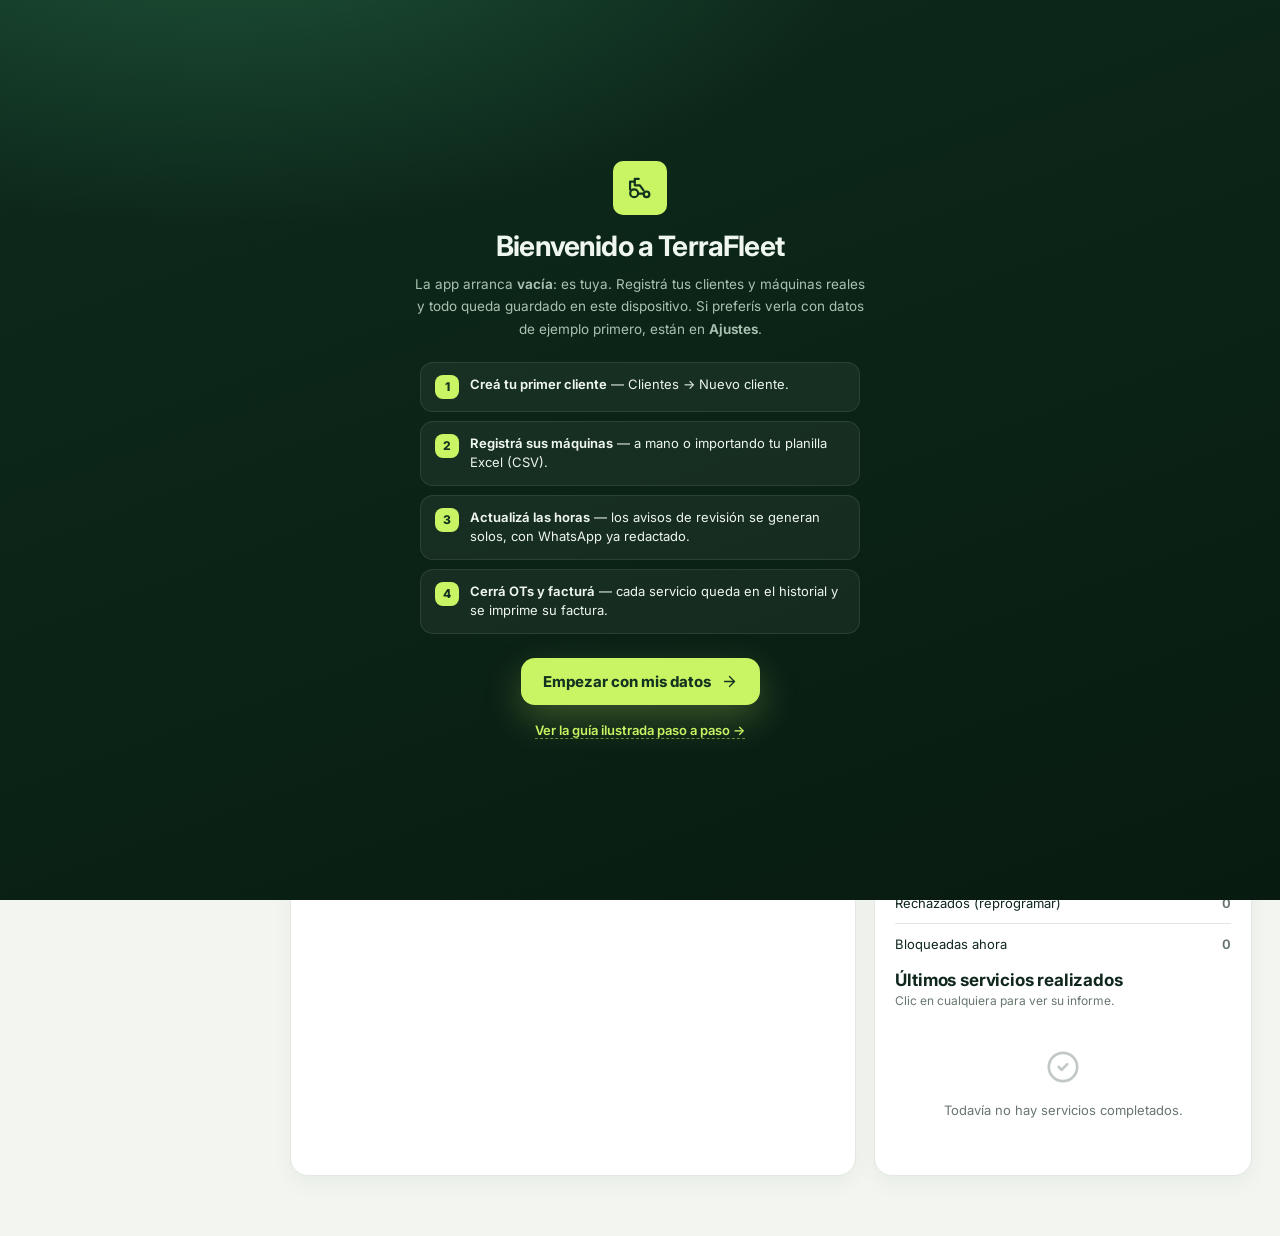
==== index.html @ 4426cb09 "Mensaje de ingreso legible; texto de CUIT al día (v2026.11.10-2211) Co-Authored-By: Claude Fable 5.2" ====
<!doctype html>
<html lang="es">
<head>
<meta charset="utf-8" />
<meta name="viewport" content="width=device-width, initial-scale=1" />
<meta name="color-scheme" content="light" />
<meta name="app-version" content="2026.11.10-2211" />
<title>TerraFleet Prueba — CRM + Servicio técnico (datos reales)</title>
<link rel="preconnect" href="https://fonts.googleapis.com">
<link rel="preconnect" href="https://fonts.gstatic.com" crossorigin>
<link href="https://fonts.googleapis.com/css2?family=Inter:wght@400;500;600;700;800&display=swap" rel="stylesheet">
<style>
  :root{
    --bg:#f2f5f0; --panel:#ffffff; --ink:#0f271c; --muted:#68776e; --line:#e2e8e1;
    --green:#14402c; --green2:#2f7a52; --lime:#c9f464; --lime-soft:#eefbd2;
    --amber:#f1b94c; --amber-soft:#fdf1da; --red:#d95d4f; --red-soft:#fdeae6;
    --blue:#4e7dbb; --blue-soft:#e8f1fd;
    --shadow:0 14px 36px rgba(22,50,36,.09); --radius:18px;
  }
  *{box-sizing:border-box}
  /* plan de servicios + seguimiento */
  .planm{border:1px solid var(--line);border-radius:14px;padding:14px 16px;margin-bottom:14px;background:var(--panel)}
  .planm-h{display:flex;gap:12px;align-items:center;margin-bottom:2px}
  .planm-h img{width:66px;height:48px;object-fit:cover;border-radius:9px;border:1px solid var(--line);flex:none}
  .planm-ic{width:66px;height:48px;border-radius:9px;border:1px solid var(--line);background:var(--blue-soft);display:flex;align-items:center;justify-content:center;flex:none}
  .planm-ic svg{width:24px;height:24px;color:var(--green2)}
  .tl{list-style:none;margin:14px 0 0;padding:0;position:relative}
  .tl:before{content:'';position:absolute;left:10px;top:10px;bottom:12px;width:2px;background:var(--line);border-radius:2px}
  .tl li{position:relative;padding:0 0 16px 38px}
  .tl li:last-child{padding-bottom:2px}
  .tl .dot{position:absolute;left:0;top:0;width:22px;height:22px;border-radius:50%;background:var(--panel);border:2px solid var(--line);display:flex;align-items:center;justify-content:center;color:#fff}
  .tl .dot svg{width:12px;height:12px}
  .tl li.done .dot{background:var(--green2);border-color:var(--green2)}
  .tl li.now .dot{background:var(--green);border-color:var(--green);box-shadow:0 0 0 4px var(--lime-soft)}
  .tl li.soon .dot{background:var(--amber);border-color:var(--amber);box-shadow:0 0 0 4px var(--amber-soft)}
  .tl li.over .dot{background:var(--red);border-color:var(--red);box-shadow:0 0 0 4px var(--red-soft)}
  .tl li.rec .dot{border-style:dashed}
  .tl .t{font-weight:600}
  .tl li.now .t,.tl li.soon .t,.tl li.over .t{font-weight:700}
  .tl .s{color:var(--muted);font-size:12.5px;margin-top:2px}
  body{
    margin:0;font-family:Inter,ui-sans-serif,system-ui,-apple-system,BlinkMacSystemFont,"Segoe UI",sans-serif;
    background:radial-gradient(900px 420px at 110% -10%,rgba(201,244,100,.16),transparent 60%),
      radial-gradient(700px 400px at -10% 30%,rgba(47,122,82,.07),transparent 60%),var(--bg);
    color:var(--ink);-webkit-font-smoothing:antialiased;
  }
  button,input,select,textarea{font:inherit}
  button{cursor:pointer}
  b{font-weight:650}
  .ic{width:20px;height:20px;fill:none;stroke:currentColor;stroke-width:1.9;stroke-linecap:round;stroke-linejoin:round;flex:none}
  .ic-xs{width:14px;height:14px}.ic-sm{width:17px;height:17px}.ic-lg{width:26px;height:26px}

  .app{min-height:100vh;display:grid;grid-template-columns:262px 1fr}
  .sidebar{background:linear-gradient(180deg,#153f2b,#0d2b1d);color:white;padding:24px 18px;display:flex;flex-direction:column;gap:20px;position:sticky;top:0;height:100vh;overflow:auto}
  .brand{display:flex;align-items:center;gap:12px;padding:4px 7px 16px}
  .brandmark{width:42px;height:42px;border-radius:13px;background:var(--lime);display:grid;place-items:center;color:var(--green)}
  .brandname{font-size:20px;font-weight:750;letter-spacing:-.02em}
  .brandsub{font-size:11px;opacity:.6;margin-top:1px}
  .role-switch{background:rgba(255,255,255,.08);border:1px solid rgba(255,255,255,.10);border-radius:14px;padding:6px;display:grid;grid-template-columns:1fr 1fr;gap:5px}
  .role-switch button{border:0;border-radius:10px;padding:9px 8px;background:transparent;color:#dce9df;font-size:12.5px;font-weight:600;transition:.2s}
  .role-switch button.active{background:white;color:var(--green)}
  .nav{display:flex;flex-direction:column;gap:4px}
  .nav button{display:flex;align-items:center;gap:12px;padding:11px 12px;border:0;border-radius:12px;background:transparent;color:#d9e7dc;text-align:left;font-size:14px;font-weight:500;transition:.18s}
  .nav button:hover,.nav button.active{background:rgba(255,255,255,.11);color:white}
  .nav .ico{width:24px;display:grid;place-items:center}
  .sidebar-foot{margin-top:auto;background:rgba(255,255,255,.07);border-radius:14px;padding:14px;font-size:12px;color:#d2e0d6;line-height:1.45}
  .sidebar-foot .status{display:flex;align-items:center;gap:8px;margin-bottom:6px;color:white;font-weight:600}
  .dot{width:8px;height:8px;border-radius:50%;background:var(--lime)}
  .dot.red{background:var(--red)}

  main{min-width:0}
  .topbar{min-height:76px;background:rgba(242,245,240,.85);backdrop-filter:blur(12px);border-bottom:1px solid var(--line);display:flex;align-items:center;justify-content:space-between;gap:12px;padding:10px 28px;position:sticky;top:0;z-index:5}
  .crumb{font-size:12.5px;color:var(--muted)}
  .page-title{font-size:22px;font-weight:750;letter-spacing:-.03em;margin-top:2px}
  .top-actions{display:flex;align-items:center;gap:10px;position:relative}
  .trialchip{display:inline-flex;align-items:center;gap:7px;font-size:11.5px;font-weight:700;padding:7px 11px;border-radius:999px;background:var(--amber-soft);color:#946713;white-space:nowrap}
  .trialchip.expired{background:var(--red-soft);color:#ac4136}
  .iconbtn{position:relative;width:40px;height:40px;border-radius:12px;border:1px solid var(--line);background:white;display:grid;place-items:center;color:var(--ink);transition:.2s}
  .iconbtn:hover{border-color:var(--green2);color:var(--green2)}
  .bcount{position:absolute;top:-5px;right:-5px;min-width:17px;height:17px;border-radius:99px;background:#d95d4f;color:#fff;font-size:10px;font-weight:700;display:grid;place-items:center;padding:0 4px;border:2px solid var(--bg)}
  .bcount.zero{display:none}
  .avatar{width:40px;height:40px;border-radius:50%;background:linear-gradient(135deg,#2f7a52,#14402c);color:white;display:grid;place-items:center;font-size:13px;font-weight:700}

  .content{padding:26px 28px 60px;max-width:1500px;margin:auto}
  .kpis{display:grid;grid-template-columns:repeat(4,1fr);gap:14px;margin-bottom:22px}
  .card{background:var(--panel);border:1px solid var(--line);border-radius:var(--radius);box-shadow:0 8px 22px rgba(28,54,41,.045);transition:transform .2s,box-shadow .2s}
  .card.hov:hover{transform:translateY(-2px);box-shadow:0 14px 32px rgba(28,54,41,.09)}
  .kpi{padding:18px}
  .kpi-top{display:flex;justify-content:space-between;align-items:center}
  .tile{width:40px;height:40px;border-radius:12px;display:grid;place-items:center}
  .t-lime{background:var(--lime-soft);color:#3f7d22}.t-blue{background:var(--blue-soft);color:#3e6db3}
  .t-amber{background:var(--amber-soft);color:#a1721d}.t-red{background:var(--red-soft);color:#b04a3d}
  .t-green{background:#e4f3ea;color:#2f7a52}
  .kpi .value{font-size:29px;font-weight:750;margin:13px 0 3px;letter-spacing:-.03em}
  .kpi .label{font-size:13px;color:var(--muted)}
  .trend{font-size:11px;padding:5px 8px;border-radius:999px;background:#eef7ef;color:#2b724b;font-weight:600}
  .grid2{display:grid;grid-template-columns:1.35fr .9fr;gap:18px}
  .section-card{padding:20px}
  .section-head{display:flex;align-items:center;justify-content:space-between;gap:12px;margin-bottom:16px;flex-wrap:wrap}
  .section-title{font-size:17px;font-weight:700;letter-spacing:-.01em}
  .section-sub{font-size:12px;color:var(--muted);margin-top:3px}
  table{width:100%;border-collapse:collapse}
  th{font-size:11px;text-transform:uppercase;letter-spacing:.07em;color:var(--muted);font-weight:600;text-align:left;padding:9px 8px;white-space:nowrap}
  td{padding:13px 8px;border-top:1px solid var(--line);font-size:13px;vertical-align:middle}
  .section-card{overflow-x:auto;-webkit-overflow-scrolling:touch}
  .machine{display:flex;gap:11px;align-items:center}
  .machine-icon{width:38px;height:38px;border-radius:11px;background:#edf4ec;display:grid;place-items:center;color:#2f7a52;flex:none}
  .small{font-size:11px;color:var(--muted);margin-top:2px}
  .badge{display:inline-flex;align-items:center;gap:6px;padding:6px 10px;border-radius:999px;font-size:11px;white-space:nowrap;font-weight:600}
  .badge::before{content:"";width:6px;height:6px;border-radius:50%;background:currentColor}
  .ok{background:#eef8ef;color:#2f754e}.warn{background:var(--amber-soft);color:#946713}
  .bad{background:var(--red-soft);color:#ac4136}.info{background:#edf4ff;color:#4b70a2}
  .btn{border:1px solid transparent;border-radius:12px;padding:10px 15px;background:white;color:var(--green);display:inline-flex;align-items:center;gap:8px;font-weight:600;font-size:13.5px;transition:.18s}
  .btn.primary{background:var(--lime);color:#17321f;box-shadow:0 8px 20px rgba(150,200,70,.35)}
  .btn.primary:hover{transform:translateY(-1px)}
  .btn.dark{background:var(--green);color:white}
  .btn.dark:hover{background:#1b5238}
  .outline-btn{border:1px solid var(--line);background:white;border-radius:10px;padding:8px 11px;font-size:12px;color:var(--green);font-weight:600;transition:.15s;display:inline-flex;align-items:center;gap:6px}
  .outline-btn:hover{border-color:var(--green2);color:var(--green2)}
  .solid-btn{border:0;background:var(--green);color:white;border-radius:10px;padding:8px 12px;font-size:12px;font-weight:600;transition:.15s;display:inline-flex;align-items:center;gap:6px}
  .solid-btn:hover{background:#1b5238}
  .mini-row{display:flex;justify-content:space-between;align-items:center;border-top:1px solid var(--line);padding-top:12px;margin-top:12px;font-size:13px;gap:10px}
  .timeline{display:flex;flex-direction:column;gap:13px}
  .timeline-item{display:grid;grid-template-columns:38px 1fr auto;gap:12px;align-items:start}
  .ticon{width:38px;height:38px;border-radius:12px;background:#f0f4ef;display:grid;place-items:center;color:#2f7a52;flex:none}
  .tname{font-size:13px;font-weight:600}
  .tdetail{font-size:11.5px;color:var(--muted);margin-top:3px;line-height:1.45}
  .date{font-size:11px;color:var(--muted);white-space:nowrap}
  .page{display:none}
  .page.active{display:block;animation:pagein .35s cubic-bezier(.2,.7,.3,1)}
  @keyframes pagein{from{opacity:0;transform:translateY(10px)}}
  .filters{display:flex;gap:8px;flex-wrap:wrap;margin:0 0 16px}
  .filter{border:1px solid var(--line);background:white;border-radius:10px;padding:8px 11px;font-size:12px;color:var(--muted);font-weight:600;transition:.15s}
  .filter:hover{border-color:var(--green2);color:var(--green2)}
  .filter.active{background:var(--green);color:white;border-color:var(--green)}
  .machine-grid{display:grid;grid-template-columns:repeat(3,1fr);gap:15px}
  .machine-card{padding:18px}
  .machine-card-top{display:flex;justify-content:space-between;align-items:flex-start}
  .machine-hero-icon{width:54px;height:54px;border-radius:16px;background:var(--lime-soft);display:grid;place-items:center;color:#3f7d22}
  .machine-card h3{font-size:17px;margin:15px 0 4px;letter-spacing:-.01em}
  .serial{color:var(--muted);font-size:11px}
  .meter{display:flex;justify-content:space-between;align-items:end;margin-top:17px;gap:8px}
  .meter .big{font-size:24px;font-weight:750;letter-spacing:-.02em}
  .progress{height:8px;background:#edf1ec;border-radius:999px;margin:9px 0 5px;overflow:hidden}
  .progress > div{height:100%;background:linear-gradient(90deg,#6fae49,#2f7a52);border-radius:999px;transition:width .6s cubic-bezier(.2,.7,.3,1)}
  .machine-meta{display:grid;grid-template-columns:1fr 1fr;gap:8px;margin-top:15px}
  .meta{background:#f7f9f6;border-radius:10px;padding:10px;font-size:11px;color:var(--muted)}
  .meta span{display:block;color:var(--ink);font-size:12.5px;margin-top:2px;font-weight:600}
  .action-row{display:flex;gap:8px;margin-top:15px;flex-wrap:wrap}
  .notice{display:flex;gap:12px;padding:14px;border-radius:13px;background:var(--amber-soft);margin-top:12px;font-size:12.5px;line-height:1.5;align-items:flex-start}
  .notice .ic{color:#a1721d;margin-top:1px}
  .form-row{display:grid;grid-template-columns:1fr 1fr;gap:12px}
  label{display:block;font-size:11px;color:var(--muted);margin:0 0 5px;font-weight:600;text-transform:uppercase;letter-spacing:.05em}
  .field{width:100%;border:1px solid var(--line);background:white;border-radius:10px;padding:10px 11px;color:var(--ink);outline:none;transition:.15s;font-size:13.5px}
  .field:focus{border-color:var(--green2);box-shadow:0 0 0 3px rgba(47,122,82,.12)}
  .chart{height:185px;border-radius:14px;background:linear-gradient(to top,transparent 24%,#e7ece7 25%,transparent 26%,transparent 49%,#e7ece7 50%,transparent 51%,transparent 74%,#e7ece7 75%,transparent 76%),linear-gradient(180deg,#fbfcfa,#f6f8f5);position:relative;overflow:hidden;margin-top:12px}
  .bars{height:100%;display:flex;align-items:flex-end;gap:11px;padding:18px 16px 20px}
  .bar{flex:1;background:linear-gradient(180deg,#c9f464,#6fae49);border-radius:8px 8px 3px 3px;min-width:14px;position:relative}
  .bar:hover:after{content:attr(data-v);position:absolute;top:-27px;left:50%;transform:translateX(-50%);font-size:10px;background:var(--ink);color:white;padding:4px 6px;border-radius:6px}
  .months{display:flex;justify-content:space-between;color:var(--muted);font-size:10px;margin-top:7px;padding:0 16px}
  .client-hero{display:grid;grid-template-columns:1.15fr .85fr;gap:18px;margin-bottom:20px}
  .client-intro{padding:26px}
  .client-intro h2{font-size:28px;margin:8px 0;letter-spacing:-.03em}
  .next-service{background:linear-gradient(150deg,#1b5238,#0f3521);color:white;padding:26px;border:0}
  .next-service .badge{background:rgba(198,240,106,.15);color:var(--lime)}
  .service-number{font-size:32px;font-weight:750;margin:16px 0 4px;letter-spacing:-.03em}
  .stepper{display:inline-flex;align-items:center;gap:2px}
  .stepper button{width:26px;height:26px;border-radius:8px;border:1px solid var(--line);background:white;font-weight:700;color:var(--green);display:grid;place-items:center}
  .stepper button:hover{border-color:var(--green2)}
  select.statussel{border:1px solid var(--line);border-radius:9px;padding:6px 8px;font-size:12px;background:white;color:var(--ink)}
  .empty{padding:34px;text-align:center;color:var(--muted);font-size:13px;line-height:1.6}
  .empty .ic{width:34px;height:34px;opacity:.4;margin-bottom:10px}

  .mini-btn{width:30px;height:30px;border-radius:9px;border:1px solid var(--line);background:white;display:inline-grid;place-items:center;color:var(--green2);transition:.15s;vertical-align:middle}
  .mini-btn:hover{border-color:var(--green2)}
  .mini-btn.wa{color:#1fae55}
  .invoice-print{font-family:Inter,system-ui,sans-serif;color:#111;max-width:720px;margin:0 auto;padding:28px}
  .invoice-print table{width:100%;border-collapse:collapse;margin-top:14px}
  .invoice-print th,.invoice-print td{border-bottom:1px solid #ddd;padding:9px 6px;font-size:13px;text-align:left}
  .invoice-print .tot td{font-weight:700;font-size:15px}
  @media print{body{background:#fff}}

  .lovol-thumbs{display:flex;gap:8px;flex-wrap:wrap}
  .lov{width:92px;cursor:pointer;border:2px solid var(--line);border-radius:10px;overflow:hidden;background:#fff;transition:.15s}
  .lov:hover{border-color:var(--green2)}
  .lov.sel{border-color:var(--green2);box-shadow:0 0 0 2px rgba(47,122,82,.18)}
  .lov img{width:100%;height:56px;object-fit:cover;display:block;background:#f2f6f1}
  .lov-ic{height:44px;display:grid;place-items:center;background:#f2f6f1;color:var(--green2)}
  .lov span{font-size:9px;display:block;text-align:center;padding:3px 2px;color:var(--muted);line-height:1.25}
  .lov.sel span{color:var(--green2);font-weight:700}
  .chk{display:flex;align-items:center;gap:7px;text-transform:none;letter-spacing:0;font-size:12px;color:var(--muted);margin-top:7px;cursor:pointer;font-weight:500}
  .chk input{width:15px;height:15px;accent-color:var(--green2)}
  tr.rowlink{cursor:pointer}
  tr.rowlink:hover td{background:#f4f9f2}
  .wsstat{display:grid;grid-template-columns:repeat(5,1fr);gap:10px;margin-bottom:16px}
  .schip{border:1.5px solid var(--line);border-radius:14px;padding:13px 14px 12px;background:#fff;cursor:pointer;transition:.15s;position:relative}
  .schip:hover{border-color:var(--green2);transform:translateY(-1px)}
  .schip.sel{background:var(--green);border-color:var(--green);color:#fff}
  .schip .v{font-size:30px;font-weight:800;line-height:1}
  .schip .l{font-size:12px;font-weight:700;color:var(--ink);margin-top:5px;line-height:1.25}
  .schip .sd{font-size:11px;color:var(--muted);margin-top:2px;line-height:1.3}
  .schip.sel .l,.schip.sel .sd{color:#cde4d4}
  .wscal{display:grid;grid-template-columns:repeat(7,1fr);gap:8px}
  .wscal-d{border:1.5px solid var(--line);border-radius:13px;padding:9px 4px 8px;text-align:center;background:#fff;cursor:pointer;transition:.15s;position:relative;min-height:64px}
  .wscal-d:hover{border-color:var(--green2)}
  .wscal-d.sel{background:var(--green);border-color:var(--green);color:#fff}
  .wscal-d .dw{font-size:10px;font-weight:700;text-transform:uppercase;letter-spacing:.05em;color:var(--muted)}
  .wscal-d.sel .dw{color:#cde4d4}
  .wscal-d .dn{font-size:19px;font-weight:800;margin-top:3px}
  .wscal-d .cnt{position:absolute;top:6px;right:6px;min-width:17px;height:17px;border-radius:99px;background:var(--lime);color:#17321f;font-size:10px;font-weight:800;display:grid;place-items:center;padding:0 4px}
  .wscal-d.today:not(.sel){border-color:var(--lime);box-shadow:0 0 0 2px rgba(201,244,100,.4)}
  .req{border-left:4px solid var(--line);background:#fbfdf9;border-radius:0 12px 12px 0;padding:12px 14px;margin-bottom:9px;display:flex;gap:12px;align-items:center;flex-wrap:wrap;cursor:pointer}
  .req:hover{background:#f4f8f1}
  .agenda-day{font-size:11.5px;font-weight:700;color:var(--muted);text-transform:uppercase;letter-spacing:.08em;margin:14px 0 8px}
  .agenda-day:first-child{margin-top:2px}
  .apt{display:flex;gap:14px;align-items:center;padding:12px 14px;border:1px solid var(--line);border-radius:14px;margin-bottom:8px;background:#fff;transition:.15s}
  .apt:hover{border-color:var(--green2);box-shadow:0 6px 18px rgba(28,54,41,.07)}
  .apt-time{width:70px;flex:none;text-align:center;background:var(--lime-soft);border-radius:11px;padding:9px 4px;color:#1c4a33}
  .apt-time div{font-size:21px;font-weight:800;line-height:1}
  .apt-time span{font-size:10.5px;font-weight:700;letter-spacing:.04em}
  .task{display:flex;align-items:center;gap:10px;padding:10px 12px;border:1px solid var(--line);border-radius:11px;margin-bottom:7px}
  .task input[type=checkbox]{width:16px;height:16px;accent-color:var(--green2);flex:none}
  .task span{flex:1;font-size:13.5px}
  .task.done span{text-decoration:line-through;color:var(--muted)}
  .task .mini-btn{border-color:transparent;color:var(--muted)}
  .svcdet{border:1px solid var(--line);border-radius:12px;padding:11px 14px;margin-bottom:8px;background:#fff}
  .svcdet summary{display:flex;justify-content:space-between;align-items:center;cursor:pointer;font-size:14px;list-style:none}
  .svcdet summary::-webkit-details-marker{display:none}
  .svcdet summary:before{content:'▸';color:var(--green2);font-size:13px;margin-right:8px}
  .svcdet[open] summary:before{content:'▾'}
  .svcdet summary span{color:var(--muted);font-size:11.5px;font-weight:600}
  .svcdet ul{margin:10px 0 4px;padding-left:20px;font-size:13px}
  .svcdet li{margin-bottom:5px;line-height:1.5}
  .apt.done{background:#f6faf4;border-style:dashed}
  .mcal{display:grid;grid-template-columns:repeat(7,1fr);gap:6px}
  .mcal-h{text-align:center;font-size:10px;font-weight:700;text-transform:uppercase;letter-spacing:.06em;color:var(--muted);padding:2px 0}
  .mcal-d{border:1.5px solid var(--line);border-radius:11px;min-height:56px;background:#fff;cursor:pointer;position:relative;transition:.14s;padding:6px 4px}
  .mcal-d:hover{border-color:var(--green2)}
  .mcal-d.off{opacity:.32;pointer-events:none;background:transparent}
  .mcal-d .dn{font-size:14px;font-weight:700}
  .mcal-d .cnt{position:absolute;bottom:6px;left:0;right:0;margin:auto;width:22px;height:22px;border-radius:50%;background:var(--lime);color:#17321f;font-size:11px;font-weight:800;display:grid;place-items:center}
  .mcal-d.today{border-color:var(--lime);box-shadow:0 0 0 2px rgba(201,244,100,.4)}
  .mcal-d.sel{background:var(--green);border-color:var(--green);color:#fff}
  .mcal-d.sel .cnt{background:var(--lime)}
  .task{flex-wrap:wrap}
  .taskwhy{flex-basis:100%;border:0;border-bottom:1px dashed var(--line);background:transparent;outline:none;font-size:11.5px;color:var(--muted);padding:2px 0;margin-top:4px}
  .modal.wide{width:min(880px,100%);height:86vh;display:flex;flex-direction:column}
  @media(max-width:720px){.mcal-d{min-height:44px;padding:4px 2px}.mcal-d .dn{font-size:12px}.mcal-d .cnt{width:18px;height:18px;font-size:10px;bottom:3px}}
  .sigpad{border:1.5px dashed var(--line);border-radius:12px;background:#fff;overflow:hidden;margin-top:4px}
  .sigpad canvas{width:100%;height:150px;display:block;touch-action:none;cursor:crosshair}
  .report-print{font-family:Inter,system-ui,sans-serif;color:#111;max-width:720px;margin:0 auto;padding:26px}
  .report-print .rhead{display:flex;justify-content:space-between;align-items:flex-start;background:#14402c;color:#fff;border-radius:12px;padding:16px 20px}
  .report-print .rhead h1{margin:0;font-size:17px;letter-spacing:.02em}
  .report-print .rhead .rno{text-align:right;font-size:12px;opacity:.9}
  .report-print .gridinfo{display:grid;grid-template-columns:1fr 1fr;gap:10px;margin-top:16px}
  .report-print .box{border:1px solid #dde5dd;border-radius:10px;padding:12px 14px}
  .report-print .box h3{margin:0 0 6px;font-size:10.5px;text-transform:uppercase;letter-spacing:.09em;color:#2f7a52}
  .report-print .box div{font-size:13px;line-height:1.6}
  .report-print .works{margin-top:14px;border:1px solid #dde5dd;border-radius:10px;padding:14px 16px;font-size:13.5px;line-height:1.7}
  .report-print .firmas{display:grid;grid-template-columns:1fr 1fr;gap:14px;margin-top:22px}
  .report-print .firma{border:1.5px solid #bbb;border-radius:10px;height:120px;position:relative;display:flex;align-items:flex-end;justify-content:center}
  .report-print .firma img{max-width:92%;max-height:96px;object-fit:contain}
  .report-print .firma span{position:absolute;bottom:-20px;font-size:11px;color:#555}
  .report-print .foot{margin-top:40px;color:#888;font-size:10.5px;text-align:center}

  .modal-backdrop{display:none;position:fixed;inset:0;background:rgba(9,24,16,.5);backdrop-filter:blur(3px);z-index:150;align-items:center;justify-content:center;padding:20px}
  .modal-backdrop.show{display:flex}
  .modal{width:min(560px,100%);max-height:88vh;overflow:auto;background:white;border-radius:20px;padding:24px;box-shadow:0 30px 70px rgba(0,0,0,.28);animation:modin .3s cubic-bezier(.2,.7,.3,1)}
  @keyframes modin{from{opacity:0;transform:translateY(14px) scale(.98)}}
  .modal h3{margin:0 0 5px;font-size:19px;letter-spacing:-.02em}
  .modal p{font-size:12.5px;color:var(--muted);margin:0 0 18px;line-height:1.5}
  .modal-actions{display:flex;justify-content:flex-end;gap:8px;margin-top:18px}
  .toast{position:fixed;right:24px;bottom:24px;background:#0d2418;color:white;padding:13px 17px;border-radius:13px;opacity:0;transform:translateY(12px);pointer-events:none;transition:.3s cubic-bezier(.2,.7,.3,1);z-index:180;font-size:13px;display:flex;align-items:center;gap:9px;box-shadow:0 16px 40px rgba(0,0,0,.3);max-width:min(420px,calc(100vw - 48px))}
  .toast::before{content:"";width:8px;height:8px;border-radius:50%;background:var(--lime);flex:none}
  .toast.show{opacity:1;transform:translateY(0)}

  .notifpop{position:absolute;top:54px;right:0;width:360px;max-width:calc(100vw - 32px);background:white;border:1px solid var(--line);border-radius:16px;box-shadow:0 24px 60px rgba(20,40,28,.2);padding:8px;display:none;z-index:30}
  .notifpop.show{display:block;animation:pop .25s cubic-bezier(.2,.7,.3,1)}
  @keyframes pop{from{opacity:0;transform:translateY(-6px)}}
  .np-head{font-size:12px;font-weight:700;text-transform:uppercase;letter-spacing:.08em;color:var(--muted);padding:8px 10px 6px}
  .np-item{display:flex;gap:11px;padding:10px;border-radius:12px;align-items:flex-start}
  .np-item:hover{background:#f6f9f5}
  .np-item.unread{background:#f2f9ec}
  .np-ic{width:34px;height:34px;border-radius:10px;background:var(--lime-soft);color:#3f7d22;display:grid;place-items:center;flex:none}
  .np-ic .ic{width:16px;height:16px}
  .np-t{font-size:13px;font-weight:600}
  .np-d{font-size:11.5px;color:var(--muted);margin-top:2px;line-height:1.4}
  .np-m{font-size:10px;color:var(--muted);margin-left:auto;white-space:nowrap}

  .overlay{position:fixed;inset:0;z-index:600;display:flex;align-items:center;justify-content:center;padding:24px;background:radial-gradient(1100px 560px at 18% -12%,rgba(47,122,82,.5),transparent 60%),linear-gradient(160deg,#0e2b1d,#081b11)}
  .overlay.off{display:none}
  .login-card input{width:100%;border-radius:12px;border:1px solid rgba(255,255,255,.18);background:rgba(255,255,255,.08);color:white;padding:12px 13px;font-size:14px;outline:none;margin-bottom:12px;font-family:inherit}
  .login-card input:focus{border-color:var(--lime)}
  .nb-links{display:flex;flex-wrap:wrap;gap:6px 16px;margin-top:16px;font-size:13px}
  .nb-links a{color:#c9f464;cursor:pointer;font-weight:600;border-bottom:1px dashed rgba(201,244,100,.5)}
  .nb-msg{margin-top:14px;font-size:13px;line-height:1.5;color:#ffd9a0;min-height:1px}
  .nb-msg.nb-ok{color:#c9f464}
  .foot-btn{margin-top:8px;width:100%;border:1px solid rgba(255,255,255,.2);background:transparent;color:#fff;border-radius:10px;padding:8px 10px;font-size:12.5px;font-weight:650;cursor:pointer;font-family:inherit}
  .foot-btn:hover{background:rgba(255,255,255,.08)}
  .foot-user{font-size:11.5px;opacity:.75;word-break:break-all}
  body.nube .role-switch,body.nube #btnSwitchClient,body.nube [onclick="APP.toggleRole()"],body.nube [onclick*="APP.changeClient()"]{display:none!important}
  .login-card{max-width:460px;width:100%;color:#eef6ef;background:rgba(255,255,255,.04);border:1px solid rgba(255,255,255,.1);border-radius:22px;padding:30px;animation:modin .4s ease}
  .login-card h2{margin:14px 0 8px;font-size:24px;letter-spacing:-.02em}
  .login-card p{color:#a9c2b0;font-size:13px;line-height:1.6;margin:0 0 18px}
  .login-card label{color:#93b39c}
  .login-card select{width:100%;border-radius:12px;border:1px solid rgba(255,255,255,.18);background:rgba(255,255,255,.08);color:white;padding:12px 13px;font-size:14px;outline:none}
  .login-card select option{color:#0f271c}
  .login-actions{display:flex;gap:10px;margin-top:16px}
  .bigplay{border:0;background:var(--lime);color:#12331f;font-weight:750;font-size:15px;padding:14px 22px;border-radius:14px;display:inline-flex;align-items:center;gap:10px;box-shadow:0 14px 36px rgba(201,244,100,.25);transition:.18s}
  .bigplay:hover{transform:translateY(-2px)}
  .ghostlight{border:1px solid rgba(255,255,255,.22);background:transparent;color:#eef6ef;font-weight:600;font-size:14px;padding:14px 18px;border-radius:14px}
  .welcome-card{max-width:560px;width:100%;color:#eef6ef;text-align:center;animation:modin .4s ease}
  .welcome-card h2{font-size:28px;letter-spacing:-.03em;margin:14px 0 10px}
  .welcome-card .lead{color:#a9c2b0;font-size:13.5px;line-height:1.65;margin:0 auto 22px;max-width:460px}
  .wsteps{text-align:left;display:flex;flex-direction:column;gap:9px;margin:0 auto 24px;max-width:440px}
  .wstep{display:flex;gap:11px;align-items:flex-start;background:rgba(255,255,255,.05);border:1px solid rgba(255,255,255,.09);border-radius:13px;padding:12px 14px;font-size:13px;line-height:1.5}
  .wstep .n{width:24px;height:24px;border-radius:8px;background:var(--lime);color:#12331f;font-weight:800;font-size:12px;display:grid;place-items:center;flex:none}
  .setgrid{display:grid;grid-template-columns:1fr 1fr;gap:15px}
  .kv{display:flex;justify-content:space-between;font-size:13px;padding:9px 0;border-top:1px solid var(--line)}
  .kv:first-of-type{border-top:0}
  .mobile-nav{display:none}
  @media(max-width:1050px){
    .app{grid-template-columns:84px 1fr}
    .sidebar{padding:22px 12px}
    .brandname,.brandsub,.nav span:not(.ico),.sidebar-foot,.role-switch{display:none}
    .brand{justify-content:center;padding-left:0;padding-right:0}
    .nav button{justify-content:center}
    .grid2,.client-hero,.setgrid{grid-template-columns:1fr}
    .kpis{grid-template-columns:repeat(2,1fr)}
    .machine-grid{grid-template-columns:repeat(2,1fr)}
    .trialchip{display:none}
  }
  @media(max-width:720px){
    .app{display:block}.sidebar{display:none}
    .topbar{padding:10px 16px}
    .content{padding:16px 12px 92px}
    .crumb{display:none}
    .page-title{font-size:18px}
    .kpis{grid-template-columns:1fr 1fr;gap:10px}
    .kpi .value{font-size:24px}
    .machine-grid,#cmGrid{grid-template-columns:1fr}
    .wsstat{grid-template-columns:repeat(2,1fr)}
    .wscal{grid-template-columns:repeat(7,1fr);gap:5px}
    .wscal .d{min-height:54px;padding:6px 2px}
    .wscal .d .dn{font-size:15px}
    .form-row{grid-template-columns:1fr}
    td{padding:11px 7px;font-size:12.5px}
    .section-title{font-size:15px}
    .welcome h1{font-size:22px}
    .client-intro h2{font-size:23px}
    .client-intro{padding:20px}
    .next-service{padding:20px}
    .service-number{font-size:27px}
    .section-card{padding:16px 14px}
    .modal{padding:18px 16px}
    .mobile-nav{display:grid;grid-template-columns:repeat(5,1fr);position:fixed;z-index:60;bottom:0;left:0;right:0;background:white;border-top:1px solid var(--line);padding:7px 4px calc(10px + env(safe-area-inset-bottom));box-shadow:0 -6px 24px rgba(10,30,18,.08)}
    .mobile-nav button{border:0;background:transparent;color:var(--muted);font-size:9px;display:flex;flex-direction:column;gap:4px;align-items:center;font-weight:600}
    .mobile-nav .ic{width:21px;height:21px}
  }
  #cmGrid{grid-template-columns:repeat(2,1fr)}
  @media(max-width:720px){#cmGrid{grid-template-columns:1fr}}
  .linkbtn{border:0;background:none;color:var(--green2);font-weight:600;display:inline-flex;align-items:center;gap:5px;cursor:pointer;font-size:13px;padding:0}

  .mmenu{position:fixed;left:0;right:0;bottom:0;z-index:70;background:white;border-radius:22px 22px 0 0;box-shadow:0 -12px 44px rgba(10,30,18,.25);padding:8px 14px calc(18px + env(safe-area-inset-bottom));display:none;max-height:72vh;overflow:auto}
  .mmenu.show{display:block;animation:modin .25s ease}
  .mm-head{display:flex;justify-content:space-between;align-items:center;padding:10px 6px 6px;font-size:12px;font-weight:700;text-transform:uppercase;letter-spacing:.08em;color:var(--muted)}
  .mm-head button{border:0;background:transparent;color:var(--muted);padding:6px}
  .mm-list button{display:flex;gap:13px;align-items:center;width:100%;border:0;background:transparent;padding:13px 10px;border-radius:12px;font-size:15px;font-weight:550;color:var(--ink);text-align:left}
  .mm-list button:active,.mm-list button:hover{background:#f2f6f1}
  .mm-sep{height:1px;background:var(--line);margin:8px 6px}
</style>
</head>
<body>

<svg width="0" height="0" style="position:absolute" aria-hidden="true">
  <defs>
    <symbol id="i-tractor" viewBox="0 0 24 24"><circle cx="7" cy="16.5" r="3.4"/><circle cx="17.6" cy="17.4" r="2.4"/><path d="M3.5 13.5V6.5h4v3.2h4.4l3.1 4.3"/><path d="M10.4 16.9h4.9"/><path d="M7.5 6.5V4.2h3.4"/></symbol>
    <symbol id="i-grid" viewBox="0 0 24 24"><rect width="7" height="7" x="3" y="3" rx="1.5"/><rect width="7" height="7" x="14" y="3" rx="1.5"/><rect width="7" height="7" x="14" y="14" rx="1.5"/><rect width="7" height="7" x="3" y="14" rx="1.5"/></symbol>
    <symbol id="i-users" viewBox="0 0 24 24"><path d="M16 21v-2a4 4 0 0 0-4-4H6a4 4 0 0 0-4 4v2"/><circle cx="9" cy="7" r="4"/><path d="M22 21v-2a4 4 0 0 0-3-3.87"/><path d="M16 3.13a4 4 0 0 1 0 7.75"/></symbol>
    <symbol id="i-wrench" viewBox="0 0 24 24"><path d="M14.7 6.3a1 1 0 0 0 0 1.4l1.6 1.6a1 1 0 0 0 1.4 0l3.77-3.77a6 6 0 0 1-7.94 7.94l-6.91 6.91a2.12 2.12 0 0 1-3-3l6.91-6.91a6 6 0 0 1 7.94-7.94l-3.76 3.76z"/></symbol>
    <symbol id="i-clock" viewBox="0 0 24 24"><circle cx="12" cy="12" r="10"/><polyline points="12 6 12 12 16 14"/></symbol>
    <symbol id="i-shield" viewBox="0 0 24 24"><path d="M20 13c0 5-3.5 7.5-7.66 8.95a1 1 0 0 1-.67-.01C7.5 20.5 4 18 4 13V6a1 1 0 0 1 1-1c2 0 4.5-1.2 6.24-2.72a1.17 1.17 0 0 1 1.52 0C14.51 3.81 17 5 19 5a1 1 0 0 1 1 1z"/><path d="m9 12 2 2 4-4"/></symbol>
    <symbol id="i-package" viewBox="0 0 24 24"><path d="M21 8a2 2 0 0 0-1-1.73l-7-4a2 2 0 0 0-2 0l-7 4A2 2 0 0 0 3 8v8a2 2 0 0 0 1 1.73l7 4a2 2 0 0 0 2 0l7-4A2 2 0 0 0 21 16Z"/><path d="m3.3 7 8.7 5 8.7-5"/><path d="M12 22V12"/></symbol>
    <symbol id="i-chart" viewBox="0 0 24 24"><path d="M3 3v16a2 2 0 0 0 2 2h16"/><path d="M7 15v-4"/><path d="M11 15V7"/><path d="M15 15v-6"/><path d="M19 15V9"/></symbol>
    <symbol id="i-bell" viewBox="0 0 24 24"><path d="M6 8a6 6 0 0 1 12 0c0 7 3 9 3 9H3s3-2 3-9"/><path d="M10.3 21a1.94 1.94 0 0 0 3.4 0"/></symbol>
    <symbol id="i-home" viewBox="0 0 24 24"><path d="m3 9 9-7 9 7v11a2 2 0 0 1-2 2H5a2 2 0 0 1-2-2z"/><polyline points="9 22 9 12 15 12 15 22"/></symbol>
    <symbol id="i-file" viewBox="0 0 24 24"><path d="M15 2H6a2 2 0 0 0-2 2v16a2 2 0 0 0 2 2h12a2 2 0 0 0 2-2V7Z"/><path d="M14 2v4a2 2 0 0 0 2 2h4"/><path d="M10 9H8"/><path d="M16 13H8"/><path d="M16 17H8"/></symbol>
    <symbol id="i-headset" viewBox="0 0 24 24"><path d="M3 14h3a2 2 0 0 1 2 2v3a2 2 0 0 1-2 2H3v-7a9 9 0 0 1 18 0v7h-3a2 2 0 0 1-2-2v-3a2 2 0 0 1 2-2h3"/></symbol>
    <symbol id="i-check" viewBox="0 0 24 24"><path d="M20 6 9 17l-5-5"/></symbol>
    <symbol id="i-checkc" viewBox="0 0 24 24"><circle cx="12" cy="12" r="10"/><path d="m9 12 2 2 4-4"/></symbol>
    <symbol id="i-alert" viewBox="0 0 24 24"><path d="m21.73 18-8-14a2 2 0 0 0-3.48 0l-8 14A2 2 0 0 0 4 21h16a2 2 0 0 0 1.73-3Z"/><path d="M12 9v4"/><path d="M12 17h.01"/></symbol>
    <symbol id="i-leaf" viewBox="0 0 24 24"><path d="M11 20A7 7 0 0 1 9.8 6.1C15.5 5 17 4.48 19 2c1 2 2 4.18 2 8 0 5.5-4.78 10-10 10Z"/><path d="M2 21c0-3 1.85-5.36 5.08-6C9.5 14.52 12 13 13 12"/></symbol>
    <symbol id="i-scissors" viewBox="0 0 24 24"><circle cx="6" cy="6" r="3"/><path d="M8.12 8.12 12 12"/><path d="M20 4 8.12 15.88"/><circle cx="6" cy="18" r="3"/><path d="M14.8 14.8 20 20"/></symbol>
    <symbol id="i-sprout" viewBox="0 0 24 24"><path d="M7 20h10"/><path d="M10 20c5.5-2.5.8-6.4 3-10"/><path d="M9.5 9.4c1.1.8 1.8 2.2 2.3 3.7-2 .4-3.5.4-4.8-.3-1.2-.6-2.3-1.9-3-4.2 2.8-.5 4.4 0 5.5.8z"/><path d="M14.1 6a7 7 0 0 0-1.1 4c1.9-.1 3.3-.6 4.3-1.4 1-1 1.6-2.3 1.7-4.6-2.7.1-4 1-4.9 2z"/></symbol>
    <symbol id="i-tractorcab" viewBox="0 0 24 24"><circle cx="7" cy="16.5" r="3.4"/><circle cx="17.6" cy="17.4" r="2.4"/><path d="M3.5 13.5V6.5h4v3.2h1"/><path d="M8.5 9.7h3.2l3.1 4.3"/><path d="M10.4 16.9h4.9"/><path d="M7 6.5V3.2h4.4l1.5 3.3"/><path d="M8.4 4.9h3.4"/></symbol>
    <symbol id="i-ride" viewBox="0 0 24 24"><circle cx="5.2" cy="17" r="2.7"/><circle cx="18.6" cy="17.4" r="2.2"/><path d="M3.2 14.6h5.6l1.2-4.6h4.6l2.4 3.6"/><path d="M10 10l1.8-3.2h2.2"/><rect x="8.6" y="13.8" width="8" height="2.4" rx="1"/><path d="M14.6 6.8l.6 2"/></symbol>
    <symbol id="i-zturn" viewBox="0 0 24 24"><circle cx="6" cy="16.4" r="2.7"/><circle cx="17.8" cy="16.8" r="2.3"/><rect x="7.6" y="11.6" width="9.6" height="3.4" rx="1.2"/><path d="M2.6 7.4h4.2l1.6 4.2"/><path d="M16.6 11.4l2.6-5"/><path d="M4.6 7.4v3"/></symbol>
    <symbol id="i-layers" viewBox="0 0 24 24"><path d="m12 2 9 5-9 5-9-5z"/><path d="m3 12 9 5 9-5"/><path d="m3 17 9 5 9-5"/></symbol>
    <symbol id="i-gauge" viewBox="0 0 24 24"><path d="m12 14 4-4"/><path d="M3.34 19a10 10 0 1 1 17.32 0"/></symbol>
    <symbol id="i-cal" viewBox="0 0 24 24"><rect width="18" height="18" x="3" y="4" rx="2"/><path d="M16 2v4"/><path d="M8 2v4"/><path d="M3 10h18"/></symbol>
    <symbol id="i-book" viewBox="0 0 24 24"><path d="M4 19.5v-15A2.5 2.5 0 0 1 6.5 2H20v20H6.5a2.5 2.5 0 0 1 0-5H20"/></symbol>
    <symbol id="i-plus" viewBox="0 0 24 24"><path d="M5 12h14"/><path d="M12 5v14"/></symbol>
    <symbol id="i-bulb" viewBox="0 0 24 24"><path d="M9 18h6"/><path d="M10 22h4"/><path d="M15.09 14c.18-.98.65-1.74 1.41-2.5A4.65 4.65 0 0 0 18 8 6 6 0 0 0 6 8c0 1 .23 2.23 1.5 3.5A4.61 4.61 0 0 1 8.91 14"/></symbol>
    <symbol id="i-send" viewBox="0 0 24 24"><path d="m22 2-7 20-4-9-9-4Z"/><path d="M22 2 11 13"/></symbol>
    <symbol id="i-image" viewBox="0 0 24 24"><rect width="18" height="18" x="3" y="3" rx="2"/><circle cx="9" cy="9" r="2"/><path d="m21 15-3.1-3.1a2 2 0 0 0-2.8 0L6 21"/></symbol>
    <symbol id="i-arrowr" viewBox="0 0 24 24"><path d="M5 12h14"/><path d="m12 5 7 7-7 7"/></symbol>
    <symbol id="i-swap" viewBox="0 0 24 24"><path d="m16 3 4 4-4 4"/><path d="M20 7H4"/><path d="m8 21-4-4 4-4"/><path d="M4 17h16"/></symbol>
    <symbol id="i-x" viewBox="0 0 24 24"><path d="M18 6 6 18"/><path d="m6 6 12 12"/></symbol>
    <symbol id="i-replay" viewBox="0 0 24 24"><path d="M3 12a9 9 0 1 0 9-9 9.75 9.75 0 0 0-6.74 2.74L3 8"/><path d="M3 3v5h5"/></symbol>
    <symbol id="i-clip" viewBox="0 0 24 24"><rect width="8" height="4" x="8" y="2" rx="1"/><path d="M16 4h2a2 2 0 0 1 2 2v14a2 2 0 0 1-2 2H6a2 2 0 0 1-2-2V6a2 2 0 0 1 2-2h2"/><path d="M9 12h6"/><path d="M9 16h4"/></symbol>
    <symbol id="i-download" viewBox="0 0 24 24"><path d="M21 15v4a2 2 0 0 1-2 2H5a2 2 0 0 1-2-2v-4"/><polyline points="7 10 12 15 17 10"/><line x1="12" x2="12" y1="15" y2="3"/></symbol>
    <symbol id="i-upload" viewBox="0 0 24 24"><path d="M21 15v4a2 2 0 0 1-2 2H5a2 2 0 0 1-2-2v-4"/><polyline points="17 8 12 3 7 8"/><line x1="12" x2="12" y1="3" y2="15"/></symbol>
    <symbol id="i-trash" viewBox="0 0 24 24"><path d="M3 6h18"/><path d="M19 6v14a2 2 0 0 1-2 2H7a2 2 0 0 1-2-2V6"/><path d="M8 6V4a2 2 0 0 1 2-2h4a2 2 0 0 1 2 2v2"/></symbol>
    <symbol id="i-cog" viewBox="0 0 24 24"><circle cx="12" cy="12" r="3"/><path d="M19.4 15a1.65 1.65 0 0 0 .33 1.82l.06.06a2 2 0 1 1-2.83 2.83l-.06-.06a1.65 1.65 0 0 0-1.82-.33 1.65 1.65 0 0 0-1 1.51V21a2 2 0 1 1-4 0v-.09a1.65 1.65 0 0 0-1-1.51 1.65 1.65 0 0 0-1.82.33l-.06.06a2 2 0 1 1-2.83-2.83l.06-.06a1.65 1.65 0 0 0 .33-1.82 1.65 1.65 0 0 0-1.51-1H3a2 2 0 1 1 0-4h.09a1.65 1.65 0 0 0 1.51-1 1.65 1.65 0 0 0-.33-1.82l-.06-.06a2 2 0 1 1 2.83-2.83l.06.06a1.65 1.65 0 0 0 1.82.33h0a1.65 1.65 0 0 0 1-1.51V3a2 2 0 1 1 4 0v.09a1.65 1.65 0 0 0 1 1.51h0a1.65 1.65 0 0 0 1.82-.33l.06-.06a2 2 0 1 1 2.83 2.83l-.06.06a1.65 1.65 0 0 0-.33 1.82v0a1.65 1.65 0 0 0 1.51 1H21a2 2 0 1 1 0 4h-.09a1.65 1.65 0 0 0-1.51 1z"/></symbol>
    <symbol id="i-printer" viewBox="0 0 24 24"><path d="M6 18H4a2 2 0 0 1-2-2v-5a2 2 0 0 1 2-2h16a2 2 0 0 1 2 2v5a2 2 0 0 1-2 2h-2"/><path d="M6 9V3a1 1 0 0 1 1-1h10a1 1 0 0 1 1 1v6"/><rect width="14" height="8" x="5" y="14" rx="1"/></symbol>
    <symbol id="i-link" viewBox="0 0 24 24"><path d="M10 13a5 5 0 0 0 7.54.54l3-3a5 5 0 0 0-7.07-7.07l-1.72 1.71"/><path d="M14 11a5 5 0 0 0-7.54-.54l-3 3a5 5 0 0 0 7.07 7.07l1.71-1.71"/></symbol>
    <symbol id="i-mail" viewBox="0 0 24 24"><rect width="20" height="16" x="2" y="4" rx="2"/><path d="m22 7-8.97 5.7a1.94 1.94 0 0 1-2.06 0L2 7"/></symbol>
  </defs>
</svg>

<div class="app">
  <aside class="sidebar">
    <div class="brand">
      <div class="brandmark"><svg class="ic"><use href="#i-tractor"/></svg></div>
      <div>
        <div class="brandname">TerraFleet</div>
        <div class="brandsub">Servicio técnico</div>
      </div>
    </div>

    <div class="role-switch">
      <button class="active" data-role="admin">Empresa</button>
      <button data-role="client">Cliente</button>
    </div>

    <div class="nav admin-nav">
      <button class="active" data-page="dashboard"><span class="ico"><svg class="ic"><use href="#i-grid"/></svg></span><span>Panel</span></button>
      <button data-page="clients"><span class="ico"><svg class="ic"><use href="#i-users"/></svg></span><span>Clientes</span></button>
      <button data-page="machines"><span class="ico"><svg class="ic"><use href="#i-tractor"/></svg></span><span>Maquinaria</span></button>
      <button data-page="templates"><span class="ico"><svg class="ic"><use href="#i-book"/></svg></span><span>Plantillas de service</span></button>
      <button data-page="workshop"><span class="ico"><svg class="ic"><use href="#i-wrench"/></svg></span><span>Taller / OTs</span></button>
      <button data-page="parts"><span class="ico"><svg class="ic"><use href="#i-package"/></svg></span><span>Repuestos</span></button>
      <button data-page="reports"><span class="ico"><svg class="ic"><use href="#i-chart"/></svg></span><span>Informes</span></button>
      <button data-page="settings"><span class="ico"><svg class="ic"><use href="#i-cog"/></svg></span><span>Ajustes y datos</span></button>
    </div>

    <div class="nav client-nav" style="display:none">
      <button class="active" data-page="clienthome"><span class="ico"><svg class="ic"><use href="#i-home"/></svg></span><span>Inicio</span></button>
      <button data-page="clientmachines"><span class="ico"><svg class="ic"><use href="#i-tractor"/></svg></span><span>Mis equipos</span></button>
      <button data-page="clientservices"><span class="ico"><svg class="ic"><use href="#i-clock"/></svg></span><span>Servicios</span></button>
      <button data-page="clientdocs"><span class="ico"><svg class="ic"><use href="#i-file"/></svg></span><span>Documentos</span></button>
      <button data-page="clientsupport"><span class="ico"><svg class="ic"><use href="#i-headset"/></svg></span><span>Soporte</span></button>
      <button id="btnSwitchClient" style="margin-top:8px;color:#c9f464"><span class="ico"><svg class="ic"><use href="#i-swap"/></svg></span><span>Cambiar de cliente</span></button>
    </div>

    <div class="sidebar-foot">
      <div class="status"><span class="dot" id="footDot"></span> <span id="footStatus">Datos guardados en este navegador</span></div>
      <div class="foot-user" id="footUser"></div>
      <button class="foot-btn" id="btnNube" style="display:none">Ingresar con mi cuenta</button>
    </div>
  </aside>

  <main>
    <header class="topbar">
      <div>
        <div class="crumb" id="crumb">Panel interno / Resumen</div>
        <div class="page-title" id="pagetitle">Panel</div>
      </div>
      <div class="top-actions">
        <button class="iconbtn" id="btnBell" title="Notificaciones" aria-label="Notificaciones">
          <svg class="ic ic-sm"><use href="#i-bell"/></svg>
          <span class="bcount zero" id="notifCount">0</span>
        </button>
        <div class="avatar" id="avatar">AM</div>
        <div class="notifpop" id="notifPop">
          <div class="np-head">Notificaciones</div>
          <div id="npList"></div>
        </div>
      </div>
    </header>

    <div class="content">

      <!-- ============ ADMIN ============ -->
      <section class="page active" id="dashboard">
        <div class="kpis" id="dashKpis"></div>
        <div class="grid2">
          <div class="card section-card">
            <div class="section-head">
              <div><div class="section-title">Mantenimientos prioritarios</div><div class="section-sub">Calculados por horas y calendario — se recalculan al actualizar el horómetro o cerrar una OT.</div></div>
              <button class="outline-btn" onclick="APP.gotoPage('machines')">Ver maquinaria<svg class="ic ic-xs"><use href="#i-arrowr"/></svg></button>
            </div>
            <div id="dashTable"></div>
          </div>
          <div class="card section-card">
            <div class="section-head"><div><div class="section-title">Actividad reciente</div><div class="section-sub">Todo lo que pasa en tu parque de máquinas.</div></div></div>
            <div class="timeline" id="dashFeed"></div>
          </div>
        </div>
        <div class="grid2" style="margin-top:18px">
          <div class="card section-card">
            <div class="section-head"><div><div class="section-title">Cómo funciona</div><div class="section-sub">Datos reales: todo lo que registres queda guardado.</div></div><button class="linkbtn" onclick="window.open('https://giulichiatti-star.github.io/terrafleet-guia/','_blank')">Guía ilustrada<svg class="ic ic-xs"><use href="#i-arrowr"/></svg></button></div>
            <div class="timeline">
              <div class="timeline-item"><div class="ticon"><svg class="ic ic-sm"><use href="#i-plus"/></svg></div><div><div class="tname">1 · Registrá clientes y máquinas</div><div class="tdetail">En «Clientes» y «Maquinaria» podés dar de alta tus equipos reales con su nº de serie.</div></div></div>
              <div class="timeline-item"><div class="ticon"><svg class="ic ic-sm"><use href="#i-gauge"/></svg></div><div><div class="tname">2 · Actualizá las horas</div><div class="tdetail">Cuando las horas llegan al umbral de aviso, se generan notificaciones para vos y para el cliente.</div></div></div>
              <div class="timeline-item"><div class="ticon"><svg class="ic ic-sm"><use href="#i-wrench"/></svg></div><div><div class="tname">3 · Creá y cerrá órdenes de trabajo</div><div class="tdetail">Al cerrar una OT se actualiza el historial y se reinicia el contador de mantenimiento.</div></div></div>
              <div class="timeline-item"><div class="ticon"><svg class="ic ic-sm"><use href="#i-swap"/></svg></div><div><div class="tname">4 · Probá el portal del cliente</div><div class="tdetail">Cambiá a rol «Cliente» y vas a ver la otra cara: sus máquinas, turnos y soporte.</div></div></div>
            </div>
          </div>
          <div class="card section-card">
            <div class="section-head"><div><div class="section-title">Servicios · este mes</div><div class="section-sub">Cifras reales de tu taller.</div></div></div>
            <div id="dashServ"></div>
            <div class="section-head" style="margin:18px 0 8px"><div><div class="section-title">Últimos servicios realizados</div><div class="section-sub">Clic en cualquiera para ver su informe.</div></div></div>
            <div id="dashRecent"></div>
          </div>
        </div>
      </section>

      <section class="page" id="clients">
        <div class="section-head">
          <div><div class="section-title" style="font-size:24px">Clientes</div><div class="section-sub">CRM comercial + parque de maquinaria. Los cambios se guardan solos.</div></div>
          <button class="btn dark" onclick="APP.openClientModal()"><svg class="ic ic-sm"><use href="#i-plus"/></svg>Nuevo cliente</button>
        </div>
        <div class="card section-card"><div id="cliTable"></div></div>
      </section>

      <section class="page" id="machines">
        <div class="section-head">
          <div><div class="section-title" style="font-size:24px">Maquinaria</div><div class="section-sub">Pasaporte digital: serie, horas, mantenimiento, garantía e historial.</div></div>
          <div class="action-row" style="margin:0">
            <button class="outline-btn" onclick="APP.openImport()"><svg class="ic ic-xs"><use href="#i-upload"/></svg>Importar planilla</button>
            <button class="btn dark" onclick="APP.openMachineModal()"><svg class="ic ic-sm"><use href="#i-plus"/></svg>Registrar máquina</button>
          </div>
        </div>
        <div class="filters" id="machFilters"></div>
        <div class="machine-grid" id="machGrid"></div>
      </section>

      <section class="page" id="templates">
        <div class="section-head">
          <div><div class="section-title" style="font-size:24px">Plantillas de service</div><div class="section-sub">Los checklists completos por grupo de máquina, tal cual los del taller. Se cargan en cada orden desde «Tareas».</div></div>
        </div>
        <div id="tplPage"></div>
      </section>

      <section class="page" id="workshop">
        <div class="section-head">
          <div><div class="section-title" style="font-size:24px">Taller</div><div class="section-sub">Turnos y órdenes — todo el día del taller en una sola pantalla.</div></div>
          <button class="btn dark" onclick="APP.openOTModal()"><svg class="ic ic-sm"><use href="#i-plus"/></svg>Nueva OT</button>
        </div>

        <div class="wsstat" id="wsStatus"></div>

        <div class="card section-card" style="margin-bottom:16px">
          <div class="section-head" style="margin-bottom:12px">
            <div><div class="section-title">Calendario de turnos</div><div class="section-sub" id="wsCalSub">Solo turnos confirmados y completados — lo pendiente vive en «Turnos por confirmar». Tocá un día para ver y actuar.</div></div>
            <div style="display:flex;gap:8px;align-items:center">
              <div class="filters" style="margin:0">
                <button class="filter" id="wcmA" onclick="APP.setCalMode('agenda')">Agenda</button>
                <button class="filter" id="wcmH" onclick="APP.setCalMode('historico')">Histórico</button>
              </div>
              <div style="display:flex;gap:5px;align-items:center">
                <button class="mini-btn" title="Anterior" onclick="APP.wsPrev()">‹</button>
                <button class="outline-btn" onclick="APP.wsToday()">Hoy</button>
                <button class="mini-btn" title="Siguiente" onclick="APP.wsNext()">›</button>
              </div>
            </div>
          </div>
          <div id="wsStats" style="font-size:12.5px;color:var(--muted);margin:-4px 0 12px"></div>
          <div id="wsCalWrap"></div>
          <div id="wsDay" style="margin-top:14px"></div>
        </div>

        <div class="card section-card" style="margin-bottom:16px">
          <div class="section-head" style="margin-bottom:10px"><div><div class="section-title" id="wsReqTitle">Turnos por confirmar</div><div class="section-sub">Cada turno vive en un solo lugar: lo pendiente acá; lo confirmado, en el calendario.</div></div></div>
          <div id="wsReqs"></div>
        </div>

        <div class="card section-card">
          <div class="section-head" style="margin-bottom:10px">
            <div><div class="section-title">Registro completo de órdenes</div><div class="section-sub">El archivo: todas las OTs, incluidas las históricas y las anuladas — cambio de estado manual, edición de cierre y facturas. El día a día está arriba.</div></div>
            <button class="outline-btn" id="otTableBtn" onclick="APP.toggleOtTable()">Mostrar registro</button>
          </div>
          <div id="otTable" style="display:none"></div>
        </div>
      </section>

      <section class="page" id="parts">
        <div class="section-head"><div><div class="section-title" style="font-size:24px">Repuestos</div><div class="section-sub">Ajustá las cantidades con − y +.</div></div></div>
        <div class="card section-card"><div id="partsTable"></div></div>
      </section>

      <section class="page" id="reports">
        <div class="section-head"><div><div class="section-title" style="font-size:24px">Informes</div><div class="section-sub">Calculados con tus datos reales.</div></div></div>
        <div class="kpis" id="repKpis"></div>
          <div class="card section-card">
            <div class="section-head"><div><div class="section-title">Facturado por mes</div><div class="section-sub">OTs facturadas · últimos 6 meses</div></div></div>
          <div class="chart"><div class="bars" id="repBars"></div></div>
          <div class="months" id="repMonths"></div>
        </div>
      </section>

      <section class="page" id="settings">
        <div class="section-head"><div><div class="section-title" style="font-size:24px">Ajustes y datos</div><div class="section-sub">Tus datos pertenecen a este navegador: expórtalos para guardar copia o moverlos a otra computadora.</div></div></div>
        <div class="setgrid">
          <div class="card section-card">
            <div class="section-title">Tu empresa</div>
            <div class="section-sub" style="margin-bottom:10px">Aparece en las facturas y en los mensajes a clientes.</div>
            <div class="form-row">
              <div><label>Nombre</label><input class="field" id="bizName" placeholder="Mi Empresa" /></div>
              <div><label>CUIT</label><input class="field" id="bizCif" placeholder="B00000000" /></div>
            </div>
            <div class="form-row" style="margin-top:12px">
              <div><label>Teléfono</label><input class="field" id="bizPhone" placeholder="+34 600 000 000" /></div>
              <div><label>Población</label><input class="field" id="bizCity" placeholder="Barcelona" /></div>
            </div>
            <div class="action-row"><button class="solid-btn" onclick="APP.saveBiz()">Guardar datos</button></div>
          </div>
          <div class="card section-card">
            <div class="section-title">Compartir</div>
            <div class="section-sub" style="margin-bottom:10px">Enviá la app o tus datos a otro dispositivo (p. ej. al cliente).</div>
            <div class="action-row" style="margin-top:6px">
              <button class="solid-btn" onclick="APP.copyAppLink()"><svg class="ic ic-xs"><use href="#i-link"/></svg>Copiar enlace de la app</button>
            </div>
            <div class="action-row">
              <button class="outline-btn" onclick="APP.copyDataLink()"><svg class="ic ic-xs"><use href="#i-link"/></svg>Copiar enlace con mis datos</button>
            </div>
            <div class="small" style="margin-top:10px;line-height:1.5">«Enlace con mis datos» incluye clientes y máquinas actuales: quien lo abra en otro dispositivo verá lo mismo y podrá seguir trabajando allí. <b>Ojo: el enlace contiene toda la información — úsalo solo para transferir entre navegadores de confianza.</b></div>
          </div>
          <div class="card section-card">
            <div class="section-title">Tus datos</div>
            <div class="section-sub" style="margin-bottom:10px">Exportar / importar / reiniciar.</div>
            <div class="action-row" style="margin-top:6px">
              <button class="solid-btn" onclick="APP.exportData()"><svg class="ic ic-xs"><use href="#i-download"/></svg>Exportar copia (JSON)</button>
              <button class="outline-btn" onclick="document.getElementById('impFile').click()"><svg class="ic ic-xs"><use href="#i-upload"/></svg>Importar copia</button>
            </div>
            <div class="action-row">
              <button class="outline-btn" onclick="APP.reseed()"><svg class="ic ic-xs"><use href="#i-replay"/></svg>Cargar datos de ejemplo</button>
              <button class="outline-btn" style="color:#ac4136" onclick="APP.wipe()"><svg class="ic ic-xs"><use href="#i-trash"/></svg>Empezar de cero</button>
            </div>
            <div id="bakInfo"></div>
            <input type="file" id="impFile" accept=".json,application/json" style="display:none" />
            <div id="setStats" style="margin-top:14px"></div>
          </div>
          <div class="card section-card" style="grid-column:1/-1">
            <div class="notice"><svg class="ic"><use href="#i-bulb"/></svg><div><b>Dónde viven tus datos:</b> sin cuenta, la app guarda todo en el almacenamiento local de este navegador (nada se envía a internet). Si pasás el archivo a otra computadora, sus datos son independientes. Para que el taller y los clientes compartan los mismos datos en tiempo real, ingresá con tu cuenta: ahí todo se guarda en la nube.</div></div>
          </div>
        </div>
      </section>

      <!-- ============ CLIENTE ============ -->
      <section class="page" id="clienthome">
        <div class="client-hero">
          <div class="card client-intro">
            <div class="eyebrow" style="font-size:11px;letter-spacing:.13em;text-transform:uppercase;color:var(--muted);font-weight:600">Portal cliente</div>
            <div id="chMachines" style="display:flex;gap:10px;overflow-x:auto;padding:4px 0 2px;margin:10px 0 2px"></div>
            <h2 id="chGreeting">Hola</h2>
            <p style="color:var(--muted);line-height:1.65;font-size:14px">Este es el estado real de tus máquinas: horas, próximos mantenimientos e historial. Cuando toque revisar algo, te avisamos nosotros.</p>
            <div id="chAttention"></div>
            <div class="action-row">
              <button class="solid-btn" onclick="APP.gotoPage('clientservices')">Servicios<svg class="ic ic-xs"><use href="#i-arrowr"/></svg></button>
              <button class="outline-btn" onclick="APP.gotoPage('clientmachines')">Ver mis equipos</button>
              <button class="outline-btn" onclick="APP.gotoPage('clientsupport')"><svg class="ic ic-xs"><use href="#i-headset"/></svg>Soporte</button>
            </div>
          </div>
          <div class="card next-service" id="chNextCard"></div>
        </div>
        <div class="card section-card">
          <div class="section-head"><div><div class="section-title">¿Qué service le toca a cada equipo?</div><div class="section-sub">Según las horas de uso registradas — cuando algo esté por vencer, te avisamos nosotros para reservar el turno.</div></div></div>
          <div class="timeline" id="chTimeline"></div>
        </div>
      </section>

      <section class="page" id="clientmachines">
        <div class="section-head"><div><div class="section-title" style="font-size:24px">Mis equipos</div><div class="section-sub">Actualizá las horas cuando quieras: recalculamos el próximo servicio al instante.</div></div></div>
        <div class="machine-grid" id="cmGrid"></div>
        <div class="card section-card" id="cmCatCard" style="margin-top:16px;display:none">
          <div class="section-head" style="margin-bottom:10px"><div><div class="section-title">Tipos de servicio de tu equipo</div><div class="section-sub">Qué le toca a tu máquina según el uso — abre cada uno para ver los puntos.</div></div></div>
          <div id="cmCat"></div>
        </div>
      </section>

      <section class="page" id="clientservices">
        <div class="section-head"><div><div class="section-title" style="font-size:24px">Servicios</div><div class="section-sub">Pedí turno cuando te quede cómodo: la solicitud llega directa al taller.</div></div></div>
        <div class="card section-card" style="margin-bottom:16px;border-left:4px solid var(--green2)">
          <div class="section-head" style="margin-bottom:8px"><div><div class="section-title">Para vos ahora</div><div class="section-sub">Solo lo que necesita tu respuesta o acción.</div></div></div>
          <div id="csAttention"></div>
        </div>
        <div class="card section-card" style="margin-bottom:16px;display:none" id="csTrackCard">
          <div id="csTrack"></div>
        </div>
        <div class="card section-card" style="margin-bottom:16px">
          <div class="section-head" style="margin-bottom:8px"><div><div class="section-title">Los servicios que te corresponden</div><div class="section-sub">Según el tipo de equipo que tenés: el plan completo de fábrica, paso a paso — lo hecho, lo que te toca y lo que viene.</div></div></div>
          <div id="csTable"></div>
        </div>
        <div class="card section-card">
          <div class="section-head" style="margin-bottom:8px"><div><div class="section-title">Historial</div><div class="section-sub">Todo lo que se hizo, con su informe.</div></div></div>
          <div id="csHist"></div>
        </div>
      </section>

      <section class="page" id="clientdocs">
        <div class="section-head"><div><div class="section-title" style="font-size:24px">Documentos</div><div class="section-sub">Próximamente: facturas, garantías y manuales de cada equipo (PDF).</div></div></div>
        <div class="machine-grid" id="cdGrid"></div>
      </section>

      <section class="page" id="clientsupport">
        <div class="section-head"><div><div class="section-title" style="font-size:24px">Solicitar asistencia</div><div class="section-sub">La solicitud llega al taller vinculada a la máquina y a su historial.</div></div></div>
        <div class="card section-card" style="max-width:720px">
          <div class="form-row">
            <div><label>Equipo</label><select class="field" id="supMach"></select></div>
            <div><label>Tipo</label><select class="field" id="supType"><option>Avería / incidencia</option><option>Mantenimiento</option><option>Garantía</option><option>Consulta</option></select></div>
          </div>
          <div style="margin-top:12px"><label>¿Qué está pasando?</label><textarea id="supText" class="field" style="height:120px;resize:vertical" placeholder="Describe el problema, cuándo ocurre, ruidos, códigos de error…"></textarea></div>
          <div class="action-row"><button class="solid-btn" onclick="APP.sendSAT()"><svg class="ic ic-xs"><use href="#i-send"/></svg>Enviar solicitud</button><button class="outline-btn" onclick="APP.toast('Próximamente vas a poder adjuntar fotos y video')"><svg class="ic ic-xs"><use href="#i-image"/></svg>Adjuntar fotos / video</button></div>
        </div>
      </section>

    </div>
  </main>
</div>

<!-- MODALS -->
<div class="modal-backdrop" id="mClient">
  <div class="modal">
    <h3 id="mClientTitle">Nuevo cliente</h3><p>Datos del cliente. El CUIT se valida y queda asociado a su ficha.</p>
    <input type="hidden" id="cliId" />
    <div class="form-row">
      <div><label>Nombre / razón social</label><input class="field" id="cliName" placeholder="Agro Sur SRL" /></div>
      <div><label>Persona de contacto</label><input class="field" id="cliContact" placeholder="Carlos Gómez" /></div>
    </div>
    <div class="form-row" style="margin-top:12px">
      <div><label>Teléfono (WhatsApp)</label><input class="field" id="cliPhone" placeholder="+54 9 11 5555 1234" /></div>
      <div><label>Email</label><input class="field" id="cliEmail" placeholder="correo@empresa.com" /></div>
    </div>
    <div style="margin-top:12px">
      <label>CUIT / CUIL</label>
      <div style="display:flex;gap:8px">
        <input class="field" id="cliCuit" placeholder="30-12345678-9" style="flex:1" />
        <button class="outline-btn" id="btnCuit" onclick="APP.lookupCuit()" style="white-space:nowrap"><svg class="ic ic-xs"><use href="#i-check"/></svg>Validar</button>
      </div>
      <div class="small" style="margin-top:6px">Valida el dígito verificador y lo deja formateado. La consulta automática de razón social en ARCA (ex AFIP) todavía no está conectada.</div>
    </div>
    <div class="modal-actions"><button class="outline-btn" onclick="APP.closeModal('mClient')">Cancelar</button><button class="solid-btn" onclick="APP.saveClient()">Guardar</button></div>
  </div>
</div>

<div class="modal-backdrop" id="mMachine">
  <div class="modal">
    <h3 id="maTitle">Registrar máquina</h3><p id="maSub">Creá el pasaporte digital del equipo. El contador de mantenimiento empieza ahora.</p>
    <input type="hidden" id="maId" />
    <div class="form-row">
      <div><label>Cliente</label><select class="field" id="maClient"></select></div>
      <div><label>Tipo de máquina (imagen)</label><select class="field" id="maIcon"><option value="tractor">Tractor</option><option value="tractorcab">Tractor con cabina</option><option value="ride">Cortacésped a asiento</option><option value="zturn">Radio cero (zero-turn)</option><option value="scissors">Podadora / cortadora manual</option><option value="sprout">Desbrozadora</option><option value="layers">Cargadora / otra</option></select><div class="small" style="margin-top:5px">Se sugiere según marca y modelo.</div></div>
    </div>
    <div class="form-row" style="margin-top:12px">
      <div><label>Marca</label><input class="field" id="maBrand" placeholder="Kubota" /></div>
      <div><label>Modelo</label><input class="field" id="maModel" placeholder="M5-112" /></div>
    </div>
    <div class="form-row" style="margin-top:12px">
      <div><label>Nº de serie</label><input class="field" id="maSerial" placeholder="KBT-M5-00000" /></div>
      <div><label>Horas actuales</label><input class="field" id="maHours" type="number" min="0" value="0" /></div>
    </div>
    <div class="form-row" style="margin-top:12px">
      <div><label>Revisión cada (horas)</label><input class="field" id="maIntH" type="number" min="50" step="50" value="500" /></div>
      <div><label>Revisión cada (meses)</label><input class="field" id="maIntM" type="number" min="1" value="12" /></div>
    </div>
    <div class="form-row" style="margin-top:12px">
      <div><label>Fecha de entrega</label><input class="field" id="maLastDate" type="date" /></div>
      <div><label>Garantía hasta</label><input class="field" id="maWarranty" type="date" /></div>
    </div>
    <div style="margin-top:12px;display:none" id="maFotoBox">
      <label>Foto del equipo (se ve en el portal del cliente y en el informe)</label>
      <div style="display:flex;gap:10px;align-items:center">
        <div id="maFotoPrev" style="width:74px;height:74px;border-radius:14px;background:#edf4ec;display:grid;place-items:center;overflow:hidden;flex:none"><svg class="ic" style="width:26px;height:26px;color:#2f7a52"><use href="#i-tractor"/></svg></div>
        <div style="display:flex;flex-direction:column;gap:6px">
          <button class="outline-btn" type="button" onclick="document.getElementById('maFotoFile').click()"><svg class="ic ic-xs"><use href="#i-image"/></svg>Subir foto…</button>
          <button class="outline-btn" type="button" id="maFotoDel" style="display:none" onclick="APP.clearMachinePhoto()">Quitar foto</button>
        </div>
      </div>
      <input type="file" id="maFotoFile" accept="image/*" style="display:none" />
    </div>
    <div style="margin-top:12px"><label>Grupo de servicio (define su planilla y checklist)</label><select class="field" id="maGroup"><option value="">— sin plantilla por ahora —</option><option value="mini">Minitractor cortacésped / radio cero</option><option value="lovol">Tractor Lovol</option></select></div>
    <div style="margin-top:12px">
      <label>Modelo Lovol (imagen real del catálogo)</label>
      <div class="lovol-thumbs" id="maThumbs"></div>
      <input type="hidden" id="maModelImg" />
    </div>
    <div class="form-row" style="margin-top:12px">
      <div>
        <label>Precio de venta ($)</label><input class="field" id="maSalePrice" type="number" min="0" step="1000" placeholder="Ej. 95000000" />
      </div>
      <div>
        <label>Precio de la revisión ($)</label><input class="field" id="maServicePrice" type="number" min="0" step="1000" placeholder="Ej. 750000" />
        <label class="chk"><input type="checkbox" id="maServiceTBD" onchange="document.getElementById('maServicePrice').disabled=this.checked" /> A confirmar — se define al hacer el servicio</label>
      </div>
    </div>
    <div class="modal-actions"><button class="outline-btn" onclick="APP.closeModal('mMachine')">Cancelar</button><button class="solid-btn" onclick="APP.saveMachine()">Guardar</button></div>
  </div>
</div>

<div class="modal-backdrop" id="mHours">
  <div class="modal">
    <h3>Actualizar horómetro</h3><p id="mHoursSub">El nuevo valor recalcula el próximo mantenimiento y dispara avisos si cruza el umbral.</p>
    <label>Horas actuales de la máquina</label><input id="mHoursInput" class="field" type="number" min="0" />
    <div class="notice"><svg class="ic"><use href="#i-bulb"/></svg><div>Podés leerlas del horómetro del tablero o de la foto que te mande el cliente.</div></div>
    <div class="modal-actions"><button class="outline-btn" onclick="APP.closeModal('mHours')">Cancelar</button><button class="solid-btn" onclick="APP.saveHours()">Guardar</button></div>
  </div>
</div>

<div class="modal-backdrop" id="mOT">
  <div class="modal">
    <h3>Nueva orden de trabajo</h3><p>Queda vinculada a la máquina y a su historial.</p>
    <div class="form-row">
      <div><label>Máquina</label><select class="field" id="otMach"></select></div>
      <div><label>Tipo</label><select class="field" id="otType"><option>Revisión preventiva</option><option>Avería</option><option>Garantía</option></select></div>
    </div>
    <div style="margin-top:12px"><label>Descripción del trabajo</label><input class="field" id="otIssue" placeholder="Ej. revisión de 500 h · aceite y filtros" /></div>
    <div class="modal-actions"><button class="outline-btn" onclick="APP.closeModal('mOT')">Cancelar</button><button class="solid-btn" onclick="APP.saveOT()">Crear OT</button></div>
  </div>
</div>

<div class="modal-backdrop" id="mDone">
  <div class="modal">
    <h3 id="mDoneTitle">Cerrar orden · ficha del servicio</h3><p id="mDoneSub"></p>
    <input type="hidden" id="doneId" />
    <div class="form-row">
      <div><label>Técnico</label><input class="field" id="doneTech" placeholder="Marc" /></div>
      <div><label>Horas de la máquina ahora</label><input class="field" id="doneHours" type="number" min="0" /></div>
    </div>
    <div style="margin-top:12px"><label>Solución / trabajo realizado</label><input class="field" id="doneWork" placeholder="Aceite motor, filtros, engrase…" /></div>
    <div class="form-row" style="margin-top:12px">
      <div><label>Horas de taller (h)</label><input class="field" id="doneHoras" type="number" min="0" step="0.5" placeholder="Ej. 3.5" /></div>
      <div><label>Costo materiales ($)</label><input class="field" id="doneCosto" type="number" min="0" step="100" placeholder="Ej. 95000" /></div>
    </div>
    <div style="margin-top:12px"><label>Materiales usados</label><textarea id="doneMateriales" class="field" style="height:60px;resize:vertical" placeholder="Ej. 1 filtro de aceite OF-2210, 2 mangueras…"></textarea></div>
    <label style="display:flex;gap:9px;align-items:center;margin-top:12px;font-size:13.5px;cursor:pointer"><input type="checkbox" id="doneReset" style="width:16px;height:16px;accent-color:var(--green2);flex:none"/>Esta OT cuenta como un service: reiniciar el plan de mantenimiento</label>
    <div class="notice"><svg class="ic"><use href="#i-checkc"/></svg><div>Al cerrar la OT se actualiza el historial de la máquina. Marcá la casilla solo si fue un mantenimiento (una avería no reinicia el plan).</div></div>
    <div class="modal-actions"><button class="outline-btn" onclick="APP.closeModal('mDone')">Cancelar</button><button class="solid-btn" id="doneBtn" onclick="APP.completeOT()">Cerrar OT</button></div>
  </div>
</div>

<div class="modal-backdrop" id="mHistory">
  <div class="modal">
    <h3 id="mHistoryTitle">Historial</h3><p>Todo lo que le ha pasado a esta máquina, en orden cronológico.</p>
    <div class="timeline" id="mHistoryBody"></div>
    <div class="modal-actions"><button class="solid-btn" onclick="APP.closeModal('mHistory')">Cerrar</button></div>
  </div>
</div>

<div class="modal-backdrop" id="mImport">
  <div class="modal">
    <h3>Importar planilla (CSV)</h3>
    <p>Exportá tu Excel como CSV y subilo acá: creamos los clientes y máquinas automáticamente. Una fila = una máquina.</p>
    <div class="notice"><svg class="ic"><use href="#i-bulb"/></svg><div>Columnas reconocidas: <b>cliente, cuit, contacto, telefono, email, marca, modelo, serie, horas, revision_horas, revision_meses, entrega (o ultimo_servicio), garantia, precio_venta, precio_servicio</b>. Si la máquina ya existe (mismo nº de serie), se actualiza.</div></div>
    <div class="action-row" style="margin:14px 0">
      <button class="outline-btn" onclick="APP.downloadTemplate()"><svg class="ic ic-xs"><use href="#i-download"/></svg>Descargar plantilla</button>
      <button class="solid-btn" onclick="document.getElementById('impCSV').click()"><svg class="ic ic-xs"><use href="#i-upload"/></svg>Elegir archivo CSV</button>
    </div>
    <input type="file" id="impCSV" accept=".csv,.txt,text/csv" style="display:none" />
    <div id="impPreview"></div>
    <div class="modal-actions"><button class="outline-btn" onclick="APP.closeModal('mImport')">Cerrar</button></div>
  </div>
</div>

<div class="modal-backdrop" id="mInvoice">
  <div class="modal">
    <h3>Factura del servicio</h3><p id="invSub"></p>
    <input type="hidden" id="invOtId" />
    <div class="form-row" style="margin-top:14px">
      <div><label>Serie (opcional)</label><input class="field" id="invSerie" placeholder="Ej. A" /></div>
      <div><label>Nº de factura</label><input class="field" id="invNo" placeholder="Se sugiere uno automático" /></div>
    </div>
    <div class="form-row" style="margin-top:12px">
      <div><label>Base imponible ($)</label><input class="field" id="invBase" type="number" min="0" step="0.01" value="0" oninput="APP.invCalc()" /></div>
      <div><label>IVA (%)</label><input class="field" id="invIva" type="number" min="0" step="1" value="21" oninput="APP.invCalc()" /></div>
    </div>
    <div style="margin-top:12px"><label>Concepto</label><input class="field" id="invConcept" /></div>
    <div class="mini-row"><span>Total factura</span><b id="invTotal" style="font-size:19px">$ 0,00</b></div>
    <div class="notice"><svg class="ic"><use href="#i-bulb"/></svg><div>La base se prellena con el precio de revisión de la máquina; si estaba «a confirmar», la definís acá. Se abre la vista de impresión para guardar como PDF.</div></div>
    <div class="modal-actions"><button class="outline-btn" onclick="APP.closeModal('mInvoice')">Cancelar</button><button class="solid-btn" onclick="APP.printInvoice()"><svg class="ic ic-xs"><use href="#i-printer"/></svg>Imprimir / PDF</button></div>
  </div>
</div>

<div class="modal-backdrop" id="mTurno">
  <div class="modal">
    <h3>Proponer turno</h3><p id="turnoSub"></p>
    <input type="hidden" id="turnoOtId" />
    <div class="form-row" style="margin-top:14px">
      <div><label>Día propuesto</label><input class="field" id="turnoDate" type="date" /></div>
      <div><label>Hora (opcional)</label><input class="field" id="turnoTime" placeholder="09:00" /></div>
    </div>
    <div style="margin-top:12px"><label>Nota para el cliente</label><input class="field" id="turnoNote" placeholder="Ej. traer la máquina antes de las 10:00" /></div>
    <div class="notice"><svg class="ic"><use href="#i-cal"/></svg><div>La propuesta llega como <b>alerta en la app del cliente</b>, con botones para <b>aceptar o rechazar</b>. Si la rechaza, te llega el aviso para proponer otro día.</div></div>
    <div class="modal-actions"><button class="outline-btn" onclick="APP.closeModal('mTurno')">Cancelar</button><button class="solid-btn" onclick="APP.saveTurno()"><svg class="ic ic-xs"><use href="#i-send"/></svg>Enviar propuesta</button></div>
  </div>
</div>

<div class="modal-backdrop" id="mReport">
  <div class="modal">
    <h3>Informe de servicio realizado</h3><p id="repSub"></p>
    <input type="hidden" id="repOtId" />
    <div style="margin-top:12px"><label>Observaciones (salen en el informe)</label><textarea id="repObs" class="field" style="height:70px;resize:vertical" placeholder="Estado de entrega, trabajos recomendados, próximos vencimientos…"></textarea></div>
    <div style="margin-top:14px"><label>Firma del cliente — al retirar la máquina, firmá acá con el dedo o el mouse</label></div>
    <div class="sigpad"><canvas id="sigCanvas"></canvas></div>
    <div class="action-row"><button class="outline-btn" onclick="APP.sigClear()"><svg class="ic ic-xs"><use href="#i-replay"/></svg>Limpiar firma</button></div>
    <div class="notice"><svg class="ic"><use href="#i-printer"/></svg><div>Se genera el informe profesional con la firma incluida, listo para imprimir o guardar como PDF. La firma queda registrada en la orden.</div></div>
    <div class="modal-actions"><button class="outline-btn" onclick="APP.closeModal('mReport')">Cancelar</button><button class="solid-btn" onclick="APP.printReport()"><svg class="ic ic-xs"><use href="#i-printer"/></svg>Generar informe</button></div>
  </div>
</div>

<div class="modal-backdrop" id="mOtInfo">
  <div class="modal">
    <h3 id="oiTitle">Detalle</h3><p id="oiSub"></p>
    <input type="hidden" id="oiOtId" />
    <div class="machine-meta" style="grid-template-columns:1fr 1fr;margin-top:4px" id="oiInfo"></div>
    <div class="form-row" style="margin-top:14px">
      <div><label>Responsable</label><input class="field" id="oiResp" placeholder="Técnico asignado" /></div>
      <div><label>Fecha prevista</label><input class="field" id="oiFecha" type="date" /></div>
    </div>
    <div class="form-row" style="margin-top:12px">
      <div><label>Estado del trabajo</label><select class="field" id="oiEstado"><option value="">— sin cambiar —</option><option value="recibida">Recibida</option><option value="diagnostico">Diagnóstico</option><option value="presupuesto">Presupuesto</option><option value="bloqueada">Bloqueada</option><option value="taller">En reparación</option></select></div>
      <div id="oiBloqueoRow" style="display:none"><label>Bloqueada por</label><select class="field" id="oiBloqueo"><option value="pieza">Falta repuesto</option><option value="autorizacion">Falta autorización</option><option value="tecnico">Falta técnico</option></select></div>
    </div>
    <div style="margin-top:10px"><label>Detalle del bloqueo (opcional)</label><input class="field" id="oiBloqueoNota" placeholder="Ej. esperando manguera hidráulica" /></div>
    <div id="oiTasks" class="small" style="display:none;margin-top:14px;line-height:1.8;background:#f7f9f6;border-radius:10px;padding:10px 12px"></div>
    <div style="margin-top:14px"><label>Nota del turno</label><textarea id="oiNote" class="field" style="height:80px;resize:vertical" placeholder="Interno: qué preparar, repuestos pedidos, indicaciones para el cliente…"></textarea></div>
    <div class="action-row" id="oiActions" style="margin-top:12px"></div>
    <div class="modal-actions"><button class="outline-btn" onclick="APP.closeModal('mOtInfo')">Cerrar</button><button class="solid-btn" onclick="APP.saveOtNote()">Guardar nota</button></div>
  </div>
</div>

<div class="modal-backdrop" id="mAnular">
  <div class="modal">
    <h3>Anular orden</h3><p id="anSub"></p>
    <input type="hidden" id="anId"/>
    <div style="margin-top:8px"><label>Motivo (queda en el historial de la máquina)</label><input class="field" id="anMotivo" placeholder="Ej. cargada por error / el cliente canceló"/></div>
    <div class="notice"><svg class="ic"><use href="#i-alert"/></svg><div>La OT deja de contar como pendiente y desaparece del portal del cliente y del calendario. Queda en la tabla con estado «Anulada», con este motivo.</div></div>
    <div class="modal-actions"><button class="outline-btn" onclick="APP.closeModal('mAnular')">Cancelar</button><button class="solid-btn" style="background:#ac4136" onclick="APP.doAnular()">Anular OT</button></div>
  </div>
</div>

<div class="modal-backdrop" id="mMachineInfo">
  <div class="modal">
    <h3 id="miTitle">Ficha de la máquina</h3><p id="miSub"></p>
    <div id="miBody"></div>
    <div class="action-row" id="miActions" style="margin-top:14px"></div>
    <div class="modal-actions"><button class="solid-btn" onclick="APP.closeModal('mMachineInfo')">Cerrar</button></div>
  </div>
</div>

<div class="modal-backdrop" id="mBudget">
  <div class="modal">
    <h3>Enviar presupuesto al cliente</h3><p id="bgSub"></p>
    <input type="hidden" id="bgOtId" />
    <div class="form-row" style="margin-top:14px">
      <div><label>Base ($)</label><input class="field" id="bgBase" type="number" min="0" step="100" /></div>
      <div><label>IVA (%)</label><input class="field" id="bgIva" type="number" min="0" value="21" /></div>
    </div>
    <div style="margin-top:12px"><label>Nota para el cliente</label><input class="field" id="bgNota" placeholder="Ej. incluye correa y mano de obra" /></div>
    <div class="notice"><svg class="ic"><use href="#i-mail"/></svg><div>Le llega como alerta en su app con botones <b>Aprobar / Rechazar</b>. Al aprobar, la orden pasa automáticamente a reparación.</div></div>
    <div class="modal-actions"><button class="outline-btn" onclick="APP.closeModal('mBudget')">Cancelar</button><button class="solid-btn" onclick="APP.sendBudget()"><svg class="ic ic-xs"><use href="#i-send"/></svg>Enviar</button></div>
  </div>
</div>

<div class="modal-backdrop" id="mReady">
  <div class="modal">
    <h3>Avisar que está lista para retirar</h3><p id="readySub"></p>
    <input type="hidden" id="readyOtId" />
    <div class="form-row" style="margin-top:14px">
      <div><label>Puede retirar desde (día)</label><input type="date" class="field" id="readyDate" /></div>
      <div><label>Hora</label><input type="time" class="field" id="readyTime" /></div>
    </div>
    <div class="notice"><svg class="ic"><use href="#i-cal"/></svg><div>Le llega al cliente con el día y la hora, el informe completo del service y el botón para <b>firmarlo desde la app</b>.</div></div>
    <div class="modal-actions"><button class="outline-btn" onclick="APP.closeModal('mReady')">Cancelar</button><button class="solid-btn" onclick="APP.sendReady()"><svg class="ic ic-xs"><use href="#i-send"/></svg>Enviar aviso</button></div>
  </div>
</div>

<div class="modal-backdrop" id="mView">
  <div class="modal wide">
    <h3 id="viewTitle">Informe</h3>
    <div id="viewGate" style="display:none;align-items:center;gap:12px;border:1px solid var(--amber);background:var(--amber-soft);border-radius:12px;padding:12px 14px;margin-bottom:10px;flex-wrap:wrap"></div>
    <iframe id="viewFrame" style="flex:1;border:1px solid var(--line);border-radius:12px;background:#fff"></iframe>
    <div class="modal-actions">
      <button class="outline-btn" onclick="APP.closeModal('mView')">Cerrar</button>
      <button id="viewPrintBtn" class="solid-btn" onclick="APP.printView()"><svg class="ic ic-xs"><use href="#i-printer"/></svg>Descargar / PDF</button>
    </div>
  </div>
</div>

<div class="modal-backdrop" id="mClientSig">
  <div class="modal">
    <h3>Tu máquina está lista — firma del service</h3><p id="csSub"></p>
    <input type="hidden" id="csOtId" />
    <div id="csTasks" style="max-height:210px;overflow:auto;border:1px solid var(--line);border-radius:12px;padding:12px 14px;margin-bottom:12px;background:#fbfdf9"></div>
    <label>Firma del cliente (con el dedo o el mouse)</label>
    <div class="sigpad"><canvas id="sigCanvas2"></canvas></div>
    <div class="action-row"><button class="outline-btn" onclick="APP.sig2Clear()"><svg class="ic ic-xs"><use href="#i-replay"/></svg>Limpiar firma</button></div>
    <div class="modal-actions"><button class="outline-btn" onclick="APP.closeModal('mClientSig')">Cancelar</button><button class="solid-btn" onclick="APP.saveClientSign()"><svg class="ic ic-xs"><use href="#i-check"/></svg>Firmar y confirmar</button></div>
  </div>
</div>

<div class="modal-backdrop" id="mTasks">
  <div class="modal">
    <h3>Tareas de la orden</h3><p id="taskSub"></p>
    <input type="hidden" id="taskOtId" />
    <div class="action-row" id="tplRow" style="display:none;margin:0 0 10px"><button class="outline-btn" id="tplBtn" onclick="APP.loadTemplateTasks()"><svg class="ic ic-xs"><use href="#i-clip"/></svg>Cargar checklist del service</button></div>
    <div id="taskList"></div>
    <div class="action-row" style="margin-top:6px">
      <input class="field" id="taskNew" placeholder="Nueva tarea… Ej. cambio de aceite y filtros" style="flex:1" onkeydown="if(event.key==='Enter')APP.addTask()" />
      <button class="solid-btn" onclick="APP.addTask()">Agregar</button>
    </div>
    <div class="notice"><svg class="ic"><use href="#i-bulb"/></svg><div>Marcá cada punto al realizarlo: la lista sale en el <b>informe de servicio firmado</b> como constancia de lo que se hizo.</div></div>
    <div class="modal-actions"><button class="solid-btn" onclick="APP.closeModal('mTasks')">Listo</button></div>
  </div>
</div>

<div class="modal-backdrop" id="mShare">
  <div class="modal">
    <h3>Copiar el enlace</h3><p>Se ha copiado al portapapeles. Si no, seleccionalo y cópialo a mano:</p>
    <textarea class="field" id="shareBox" style="height:110px;resize:vertical;font-size:11px" readonly></textarea>
    <div class="modal-actions"><button class="solid-btn" onclick="APP.closeModal('mShare')">Listo</button></div>
  </div>
</div>

<div class="toast" id="toast" role="status"></div>

<!-- CLIENT LOGIN -->
<div class="overlay off" id="loginOverlay">
  <div class="login-card">
    <div class="np-ic" style="background:rgba(201,244,100,.14);color:#c9f464"><svg class="ic"><use href="#i-users"/></svg></div>
    <h2>Entrar como cliente</h2>
    <p>Esta es la vista que verían tus clientes. Elegí con qué cliente querés probar el portal:</p>
    <label>Cliente</label>
    <select id="loginSel"></select>
    <div class="login-actions">
      <button class="bigplay" id="loginBtn" style="width:100%;justify-content:center">Entrar al portal<svg class="ic ic-sm"><use href="#i-arrowr"/></svg></button>
    </div>
  </div>
</div>

<!-- NUBE: ingreso con cuenta -->
<div class="overlay off" id="nubeOverlay" style="z-index:700">
  <div class="login-card">
    <div class="np-ic" style="background:rgba(201,244,100,.14);color:#c9f464"><svg class="ic"><use href="#i-users"/></svg></div>
    <h2 id="nbTitle">Ingresar</h2>
    <p id="nbText"></p>
    <form id="nbForm" onsubmit="return false">
      <div id="nbEmailBox"><label for="nbEmail">Email</label><input id="nbEmail" type="email" autocomplete="username" inputmode="email"></div>
      <div id="nbPassBox"><label for="nbPass" id="nbPassL">Contraseña</label><input id="nbPass" type="password" autocomplete="current-password"></div>
      <div class="login-actions"><button class="bigplay" id="nbGo" type="submit" style="width:100%;justify-content:center">Ingresar</button></div>
    </form>
    <div class="nb-msg" id="nbMsg" role="status"></div>
    <div class="nb-links" id="nbLinks"></div>
  </div>
</div>

<!-- WELCOME -->
<div class="overlay off" id="welcomeOverlay">
  <div class="welcome-card">
    <div class="np-ic" style="width:54px;height:54px;background:var(--lime);color:#12331f;margin:0 auto"><svg class="ic" style="width:28px;height:28px"><use href="#i-tractor"/></svg></div>
    <h2>Bienvenido a TerraFleet</h2>
    <p class="lead">La app arranca <b>vacía</b>: es tuya. Registrá tus clientes y máquinas reales y todo queda guardado en este dispositivo. Si preferís verla con datos de ejemplo primero, están en <b>Ajustes</b>.</p>
    <div class="wsteps">
      <div class="wstep"><span class="n">1</span><div><b>Creá tu primer cliente</b> — Clientes → Nuevo cliente.</div></div>
      <div class="wstep"><span class="n">2</span><div><b>Registrá sus máquinas</b> — a mano o importando tu planilla Excel (CSV).</div></div>
      <div class="wstep"><span class="n">3</span><div><b>Actualizá las horas</b> — los avisos de revisión se generan solos, con WhatsApp ya redactado.</div></div>
      <div class="wstep"><span class="n">4</span><div><b>Cerrá OTs y facturá</b> — cada servicio queda en el historial y se imprime su factura.</div></div>
    </div>
    <button class="bigplay" id="welcomeBtn" style="margin:0 auto">Empezar con mis datos<svg class="ic ic-sm"><use href="#i-arrowr"/></svg></button>
    <div style="margin-top:14px"><a href="https://giulichiatti-star.github.io/terrafleet-guia/" target="_blank" style="color:#c9f464;font-size:13px;font-weight:600;text-decoration:none;border-bottom:1px dashed rgba(201,244,100,.5)">Ver la guía ilustrada paso a paso →</a></div>
  </div>
</div>

<div class="mobile-nav">
  <button onclick="APP.mmGo(currentRole==='admin'?'dashboard':'clienthome')"><svg class="ic"><use href="#i-home"/></svg>Inicio</button>
  <button onclick="APP.mmGo(currentRole==='admin'?'machines':'clientmachines')"><svg class="ic"><use href="#i-tractor"/></svg>Equipos</button>
  <button onclick="APP.mmGo('templates')"><svg class="ic"><use href="#i-book"/></svg>Plantillas</button>
  <button onclick="APP.mmGo(currentRole==='admin'?'workshop':'clientservices')"><svg class="ic"><use href="#i-wrench"/></svg>Servicio</button>
  <button onclick="APP.toggleRole()"><svg class="ic"><use href="#i-swap"/></svg>Rol</button>
  <button onclick="APP.openMobileMenu()"><svg class="ic"><use href="#i-grid"/></svg>Menú</button>
</div>

<div class="mmenu" id="mobileMenu">
  <div class="mm-head"><span>Menú</span><button onclick="APP.closeMobileMenu()" aria-label="Cerrar"><svg class="ic ic-sm"><use href="#i-x"/></svg></button></div>
  <div class="mm-list" id="mmAdmin">
    <button onclick="APP.mmGo('dashboard')"><svg class="ic"><use href="#i-grid"/></svg>Panel</button>
    <button onclick="APP.mmGo('clients')"><svg class="ic"><use href="#i-users"/></svg>Clientes</button>
    <button onclick="APP.mmGo('machines')"><svg class="ic"><use href="#i-tractor"/></svg>Maquinaria</button>
    <button onclick="APP.mmGo('workshop')"><svg class="ic"><use href="#i-wrench"/></svg>Taller / OTs</button>
    <button onclick="APP.mmGo('parts')"><svg class="ic"><use href="#i-package"/></svg>Repuestos</button>
    <button onclick="APP.mmGo('reports')"><svg class="ic"><use href="#i-chart"/></svg>Informes</button>
    <button onclick="APP.mmGo('settings')"><svg class="ic"><use href="#i-cog"/></svg>Ajustes y datos</button>
  </div>
  <div class="mm-list" id="mmClient" style="display:none">
    <button onclick="APP.mmGo('clienthome')"><svg class="ic"><use href="#i-home"/></svg>Inicio</button>
    <button onclick="APP.mmGo('clientmachines')"><svg class="ic"><use href="#i-tractor"/></svg>Mis equipos</button>
    <button onclick="APP.mmGo('clientservices')"><svg class="ic"><use href="#i-clock"/></svg>Servicios</button>
    <button onclick="APP.mmGo('clientdocs')"><svg class="ic"><use href="#i-file"/></svg>Documentos</button>
    <button onclick="APP.mmGo('clientsupport')"><svg class="ic"><use href="#i-headset"/></svg>Soporte</button>
    <button onclick="APP.closeMobileMenu();APP.changeClient()"><svg class="ic"><use href="#i-swap"/></svg>Cambiar de cliente</button>
  </div>
</div>

<script defer src="vendor/supabase-2.45.4.js"></script>
<script defer src="nube.js?v=2026.11.10-2211"></script>
<script>
/* ================= UTILIDADES ================= */
const $=s=>document.querySelector(s);
const $$=s=>document.querySelectorAll(s);
const esc=s=>String(s==null?'':s).replace(/[&<>"']/g,c=>({'&':'&amp;','<':'&lt;','>':'&gt;','"':'&quot;',"'":'&#39;'}[c]));
const trunc=(t,n)=>{t=String(t==null?'':t);return t.length>n?t.slice(0,n)+'…':t};
const uid=p=>p+Date.now().toString(36)+Math.random().toString(36).slice(2,6);
const nf=n=>Number(n||0).toLocaleString('es-AR');
const money=v=>'$ '+Number(v||0).toLocaleString('es-AR',{maximumFractionDigits:0});
const todayISO=()=>{const d=new Date();return d.getFullYear()+'-'+String(d.getMonth()+1).padStart(2,'0')+'-'+String(d.getDate()).padStart(2,'0')};
function fmtDate(iso){if(!iso)return '—';const p=String(iso).split('-');return p.length===3?p[2]+'/'+p[1]+'/'+p[0]:iso}
function addMonths(iso,m){const d=new Date(iso+'T00:00:00');d.setMonth(d.getMonth()+Number(m||0));return d}
function daysUntil(d){const t=new Date();t.setHours(0,0,0,0);return Math.ceil((d-t)/86400000)}
function fmtTs(ts){const d=new Date(ts);return String(d.getDate()).padStart(2,'0')+'/'+String(d.getMonth()+1).padStart(2,'0')+' '+String(d.getHours()).padStart(2,'0')+':'+String(d.getMinutes()).padStart(2,'0')}
function toast(msg){const t=document.getElementById('toast');if(!t)return;t.textContent=msg;t.classList.add('show');clearTimeout(t._h);t._h=setTimeout(()=>t.classList.remove('show'),2600)}

/* ================= BASE DE DATOS LOCAL ================= */
const DB_KEY='terrafleet_prueba_v1';
const NUBE={on:false,queue(){}}; /* con cuenta: los datos van a la nube (ver sección NUBE) */
let storageOk=true;
try{const k='__tf';localStorage.setItem(k,'1');localStorage.removeItem(k)}catch(e){storageOk=false}

function seedDb(){
  const now=Date.now(),min=60000;
  const db={
    meta:{trialStart:now,otSeq:4100,satSeq:80,seenWelcome:false},
    session:{clientId:null},
    clients:[
      {id:'c1',name:'Jardins del Vallès SL',contact:'Jordi Rovira',phone:'+34 620 11 22 33',email:'jordi@jardinsvalles.cat',plan:'Premium'},
      {id:'c2',name:'GreenSport BCN',contact:'Marta Puig',phone:'+34 630 44 55 66',email:'marta@greensport.cat',plan:'Premium+'},
      {id:'c3',name:'Masia Can Roca',contact:'Toni Ferret',phone:'+34 660 77 88 99',email:'toni@canroca.cat',plan:'Care'},
      {id:'c4',name:'Serveis Maresme',contact:'Laura Vidal',phone:'+34 610 23 45 67',email:'laura@smareme.cat',plan:'Premium'}
    ],
    machines:[
      {id:'m1',clientId:'c1',brand:'Kubota',model:'M5-112',serial:'KBT-M5-88421',iconKey:'tractorcab',hours:491,lastServiceHours:0,lastServiceDate:'2026-03-20',intervalH:500,intervalM:12,warrantyEnd:'2028-06-30',salePrice:95000000,servicePrice:750000,stage:'soon',
       history:[{ts:now-90*86400000,title:'Servicio 250 h',detail:'Aceite motor + filtros · OT-2026-0291'},{ts:now-160*86400000,title:'Servicio inicial 50 h',detail:'Revisión de entrega · OT-2025-0110'},{ts:now-200*86400000,title:'Entrega de la máquina',detail:'Venta inicial · garantía hasta 30/06/2028'}]},
      {id:'m2',clientId:'c2',brand:'Toro',model:'Groundsmaster 4500-D',serial:'TR-4500-10231',iconKey:'zturn',serviceGroup:'mini',hours:1014,lastServiceHours:0,lastServiceDate:'2025-11-01',intervalH:1000,intervalM:24,warrantyEnd:'2024-11-01',salePrice:62000000,servicePrice:480000,stage:'overdue',
       history:[{ts:now-140*86400000,title:'Servicio 750 h',detail:'Filtros y comprobación hidráulica · OT-2025-0355'},{ts:now-400*86400000,title:'Entrega de la máquina',detail:'Venta inicial'}]},
      {id:'m3',clientId:'c3',brand:'John Deere',model:'5075E',serial:'JD5075-72190',iconKey:'tractor',hours:726,lastServiceHours:0,lastServiceDate:'2025-10-01',intervalH:2000,intervalM:12,warrantyEnd:'2027-02-28',salePrice:88000000,servicePrice:700000,stage:'soon',
       history:[{ts:now-180*86400000,title:'Revisión anual',detail:'Aceite, filtros y engrase · OT-2025-0301'},{ts:now-500*86400000,title:'Entrega de la máquina',detail:'Venta inicial · garantía hasta 28/02/2027'}]},
      {id:'m4',clientId:'c4',brand:'Husqvarna',model:'P 525DX',serial:'HQ525-40117',iconKey:'ride',serviceGroup:'mini',hours:358,lastServiceHours:0,lastServiceDate:'2026-06-15',intervalH:400,intervalM:12,warrantyEnd:'2027-11-30',salePrice:12000000,servicePrice:180000,stage:'soon',
       history:[{ts:now-70*86400000,title:'Cambio de cuchillas',detail:'Kit BL-4500 · OT-2026-0415'},{ts:now-300*86400000,title:'Entrega de la máquina',detail:'Venta inicial'}]},
      {id:'m5',clientId:'c1',brand:'Stihl',model:'RT 6112 ZL',serial:'ST6112-88912',iconKey:'sprout',serviceGroup:'mini',hours:81,lastServiceHours:0,lastServiceDate:'2026-06-01',intervalH:200,intervalM:12,warrantyEnd:'2028-09-04',salePrice:9500000,servicePrice:95000,stage:'ok',
       history:[{ts:now-100*86400000,title:'Entrega de la máquina',detail:'Venta inicial · garantía hasta 04/09/2028'}]},
      {id:'m7',clientId:'c3',brand:'Lovol',model:'TE254',serial:'LV-TE254-33021',iconKey:'tractorcab',serviceGroup:'lovol',modelImg:'te2',hours:494,lastServiceHours:0,lastServiceDate:'2026-05-11',intervalH:500,intervalM:12,warrantyEnd:'2028-05-11',salePrice:42000000,servicePrice:520000,stage:'soon',
       history:[{ts:now-150*86400000,title:'Entrega de la máquina',detail:'Venta inicial · garantía hasta 11/05/2028'}]},
      {id:'m6',clientId:'c2',brand:'Avant',model:'635',serial:'AV635-22013',iconKey:'layers',hours:1244,lastServiceHours:0,lastServiceDate:'2025-09-10',intervalH:1500,intervalM:24,warrantyEnd:'2023-09-10',salePrice:78000000,servicePrice:520000,stage:'ok',
       history:[{ts:now-250*86400000,title:'Servicio 1.000 h',detail:'Transmisión e hidráulico · OT-2025-0280'},{ts:now-800*86400000,title:'Entrega de la máquina',detail:'Venta inicial'}]}
    ],
    ots:[
      {id:'OT-0418',machineId:'m2',type:'Revisión preventiva',issue:'Revisión 1.000 h (vencida)',status:'taller',tech:'Marc',origin:'taller',createdAt:now-2*86400000},
      {id:'OT-0417',machineId:'m1',type:'Revisión preventiva',issue:'Preventivo 500 h',status:'recibida',tech:'',origin:'taller',createdAt:now-86400000},
      {id:'OT-0416',machineId:'m6',type:'Avería',issue:'Fuga hidráulica en brazo',status:'bloqueada',bloqueo:'pieza',bloqueoNota:'Esperando manguera hidráulica',tech:'Pau',responsable:'Pau',fechaPrevista:now+2*86400000,origin:'taller',createdAt:now-3*86400000},
      {id:'OT-0415',machineId:'m4',type:'Revisión preventiva',issue:'Cambio de cuchillas',status:'terminada',tech:'Marc',origin:'taller',createdAt:now-4*86400000,closedAt:now-3*86400000,workDone:'Cambio de cuchillas y limpieza de plataforma'}
    ],
    notifs:[
      {id:uid('n'),audience:'admin',icon:'i-clock',title:'Servicio próximo',detail:'Kubota M5-112 · revisión 500 h en ~9 h',ts:now-40*min,read:false},
      {id:uid('n'),audience:'client',clientId:'c1',icon:'i-clock',title:'Revisión 500 h próxima',detail:'Kubota M5-112 · te avisamos para agendar',ts:now-40*min,read:false},
      {id:uid('n'),audience:'admin',icon:'i-checkc',title:'OT-0415 completada',detail:'Husqvarna P 525DX · cambio de cuchillas',ts:now-69*86400000,read:true},
      {id:uid('n'),audience:'admin',icon:'i-package',title:'Stock bajo mínimo',detail:'Filtro hidráulico HF-8821 · quedan 3',ts:now-5*3600000,read:false}
    ],
    parts:[
      {id:'p1',ref:'HF-8821',name:'Filtro hidráulico',stock:3,min:5},
      {id:'p2',ref:'OF-2210',name:'Filtro de aceite',stock:18,min:8},
      {id:'p3',ref:'BL-4500',name:'Kit cuchillas 4500-D',stock:7,min:4}
    ]
  };
  db.machines.forEach((m,i)=>{m.lastHoursUpdate=now-(6+i*9)*86400000});
  return db;
}
function emptyDb(trialStart){
  return {meta:{trialStart:trialStart||Date.now(),otSeq:4100,satSeq:80,invSeq:0,seenWelcome:true,biz:{name:'Mi Empresa',cif:'',phone:'',city:''}},session:{clientId:null},clients:[],machines:[],ots:[],notifs:[],parts:[]};
}
let db;
function loadDb(){
  if(storageOk){
    try{const raw=localStorage.getItem(DB_KEY);if(raw){db=JSON.parse(raw);migrate();return}}
    catch(e){try{const raw2=localStorage.getItem(DB_KEY);if(raw2)localStorage.setItem(DB_KEY+'_corrupt',raw2)}catch(e2){}}
  }
  db=emptyDb();
  db.meta.seenWelcome=false;
  try{if(storageOk)localStorage.setItem(DB_KEY,JSON.stringify(db))}catch(e){storageOk=false}
  let bak=null;
  try{bak=JSON.parse(localStorage.getItem(DB_KEY+'_bak')||'null')}catch(e){}
  if(bak&&bak.db&&((bak.db.clients||[]).length||(bak.db.machines||[]).length||(bak.db.ots||[]).length)){
    db.notifs.unshift({id:uid('n'),audience:'admin',icon:'i-alert',title:'Datos dañados detectados',detail:'La información guardada no se pudo leer. Hay una copia automática del '+fmtTs(bak.ts)+' — restaurala desde Ajustes › Tus datos.',ts:Date.now(),read:false,clientId:null});
  }
}
function migrate(){
  let dirty=false;
  (db.ots||[]).forEach(o=>{if(o.status==='pendiente'){o.status='recibida';dirty=true}});
  if(dirty&&storageOk){try{localStorage.setItem(DB_KEY,JSON.stringify(db))}catch(e){}}
}
function saveDb(){
  if(NUBE.on){NUBE.queue();return}
  if(!storageOk)return;
  try{localStorage.setItem(DB_KEY,JSON.stringify(db))}
  catch(e){
    storageOk=false;
    try{$('#footStatus').textContent='No se puede guardar (almacenamiento lleno) — exportá una copia';$('#footDot').classList.add('red')}catch(e2){}
  }
  saveBakDaily();
}
function saveBakDaily(){
  try{
    const last=Number(localStorage.getItem(DB_KEY+'_bakts')||0);
    if(Date.now()-last<=86400000)return;
    const vacia=!db.clients.length&&!db.machines.length&&!db.ots.length;
    if(vacia){
      try{
        const prev=JSON.parse(localStorage.getItem(DB_KEY+'_bak')||'null');
        if(prev&&prev.db&&((prev.db.clients||[]).length+(prev.db.machines||[]).length+(prev.db.ots||[]).length)>0)return;
      }catch(e){}
    }
    localStorage.setItem(DB_KEY+'_bak',JSON.stringify({ts:Date.now(),db:db}));
    localStorage.setItem(DB_KEY+'_bakts',String(Date.now()));
  }catch(e){}
}

/* ================= CÁLCULOS ================= */
function clientOf(id){return db.clients.find(c=>c.id===id)}
function machineOf(id){return db.machines.find(m=>m.id===id)}
function mLabel(m){return (m.brand+' '+m.model).trim()||'(sin nombre)'}
function nextServiceHours(m){
  const base=Number(m.lastServiceHours)||0;
  const g=m.serviceGroup&&SERVICE_GROUPS[m.serviceGroup];
  if(g&&g.byService){const nxt=g.services.find(s=>{const h=svcHours(s.t);return h!=null&&h>base});if(nxt)return svcHours(nxt.t)}
  return base+Number(m.intervalH||500);
}
function dueInfo(m){
  const target=nextServiceHours(m);
  const hoursLeft=target-Number(m.hours||0);
  const dateTarget=addMonths(m.lastServiceDate||todayISO(),m.intervalM||12);
  const dateTargetISO=isoOf(dateTarget.getTime());
  const dateLeftDays=daysUntil(dateTarget);
  let state='ok';
  if(hoursLeft<=0||dateLeftDays<=0)state='overdue';
  else if(hoursLeft<=50||dateLeftDays<=30)state='soon';
  let label;
  if(hoursLeft<=0)label='vencido hace '+nf(-hoursLeft)+' h';
  else if(dateLeftDays<=0)label='vencía el '+fmtDate(dateTargetISO);
  else label=(hoursLeft<=50?nf(hoursLeft)+' h restantes':nf(dateLeftDays)+' días');
  let reason;
  if(hoursLeft<=0&&dateLeftDays<=0)reason='horómetro y calendario vencidos';
  else if(hoursLeft<=0)reason='horómetro: '+nf(m.hours)+' h superan el límite de '+nf(target)+' h';
  else if(dateLeftDays<=0)reason='calendario: venció el '+fmtDate(dateTargetISO)+' (cada '+m.intervalM+' meses)';
  else if(hoursLeft<=50)reason='horómetro: '+nf(hoursLeft)+' h para llegar a '+nf(target)+' h';
  else reason='calendario: '+dateLeftDays+' días, vence el '+fmtDate(dateTargetISO);
  const pct=Math.max(0,Math.min(100,(Number(m.hours||0)-Number(m.lastServiceHours||0))/Number(m.intervalH||500)*100));
  const warrantyLeft=m.warrantyEnd?daysUntil(new Date(m.warrantyEnd+'T00:00:00')):null;
  return {hoursLeft,dateLeftDays,state,label,reason,pct,warrantyLeft};
}
const STATE_BADGE={overdue:'<span class="badge bad">Vencido</span>',soon:'<span class="badge warn">Próximo</span>',ok:'<span class="badge ok">Correcto</span>'};
const RANK={overdue:0,soon:1,ok:2};
function machinesOf(clientId){return db.machines.filter(m=>m.clientId===clientId)}
function urgencySort(list){return list.slice().sort((a,b)=>(RANK[dueInfo(a).state]-RANK[dueInfo(b).state])||((nextServiceHours(a)-a.hours)-(nextServiceHours(b)-b.hours)))}
function trialDaysLeft(){return 30-Math.floor((Date.now()-db.meta.trialStart)/86400000)}
function iconOf(m){return '#i-'+(m.iconKey||'tractor')}

/* Notificaciones */
function pushNotif(audience,icon,title,detail,clientId,extra){
  db.notifs.unshift(Object.assign({id:uid('n'),audience,icon,title,detail,ts:Date.now(),read:false,clientId:clientId||null},extra||{}));
  if(db.notifs.length>60)db.notifs.length=60;
}
function checkStage(m,who){
  const info=dueInfo(m);
  if(m.stage!==info.state&&(info.state==='soon'||info.state==='overdue')){
    const msg=info.state==='overdue'
      ? 'Revisión vencida ('+info.label+') de '+mLabel(m)
      : 'Revisión de '+mLabel(m)+' en '+info.label;
    pushNotif('admin','i-alert','Aviso de mantenimiento',msg+(who&&who!=='taller'?' · registrado por '+who:''));
    pushNotif('client','i-clock','Revisión próxima','Tu '+mLabel(m)+' necesita servicio: '+info.label,m.clientId);
    toast('Aviso generado para '+mLabel(m));
  }
  m.stage=info.state;
}
function recomputeStages(silent){
  db.machines.forEach(m=>{m.stage=dueInfo(m).state});
  if(silent)saveDb();
}

/* ================= RENDER ================= */
let currentRole='admin';
let machFilter='all';
const titles={
  dashboard:['Panel','Panel interno / Resumen'],
  clients:['Clientes','Panel interno / CRM'],
  machines:['Maquinaria','Panel interno / Activos'],
  templates:['Plantillas de service','Panel interno / Biblioteca'],
  workshop:['Taller / OTs','Panel interno / Servicio técnico'],
  parts:['Repuestos','Panel interno / Inventario'],
  reports:['Informes','Panel interno / Estadísticas'],
  settings:['Ajustes y datos','Panel interno / Configuración'],
  clienthome:['Inicio','Área cliente / Inicio'],
  clientmachines:['Mis equipos','Área cliente / Mis equipos'],
  clientservices:['Servicios','Área cliente / Servicios'],
  clientdocs:['Documentos','Área cliente / Documentos'],
  clientsupport:['Soporte','Área cliente / Soporte']
};
function gotoPage(id){
  document.querySelectorAll('.page').forEach(x=>x.classList.remove('active'));
  const p=document.getElementById(id);if(p)p.classList.add('active');
  document.querySelectorAll('.nav button[data-page]').forEach(b=>b.classList.toggle('active',b.dataset.page===id));
  if(titles[id]){document.getElementById('pagetitle').textContent=titles[id][0];document.getElementById('crumb').textContent=titles[id][1]}
  renderPage(id);
  window.scrollTo({top:0,behavior:'smooth'});
}
  function renderPage(id){
    ({
      dashboard:renderDashboard,clients:renderClients,machines:renderMachines,workshop:renderWorkshop,
      templates:renderTemplates,
      parts:renderParts,reports:renderReports,settings:renderSettings,
      clienthome:renderClientHome,clientmachines:renderClientMachines,clientservices:renderClientServices,
      clientdocs:renderClientDocs,clientsupport:renderClientSupport
    }[id]||(()=>{}))();
  }
function renderAll(){
  updateTrialUI();renderBell();
  const active=document.querySelector('.page.active');
  if(active)renderPage(active.id);
}
function updateTrialUI(){
  if(NUBE.on)return;
  if(!storageOk){
    $('#footDot').classList.add('red');
    $('#footStatus').textContent='Advertencia: este navegador bloquea el guardado';
  }
}
function machineRowHTML(m){
  const c=clientOf(m.clientId),info=dueInfo(m);
  return '<tr class="rowlink" onclick="APP.openHistory(\''+m.id+'\')" title="Ver historial de la máquina">'+
    '<td><div class="machine"><div class="machine-icon"><svg class="ic"><use href="'+iconOf(m)+'"/></svg></div><div><b>'+esc(mLabel(m))+'</b><div class="small">SN '+esc(m.serial||'—')+'</div></div></div></td>'+
    '<td>'+esc(c?c.name:'—')+'</td><td>'+esc(info.label)+'<div class="small">'+esc(info.reason)+'</div></td><td>'+STATE_BADGE[info.state]+'</td>'+
    '<td><button class="mini-btn wa" title="Avisar por WhatsApp" onclick="event.stopPropagation();APP.notifyWA(\''+m.id+'\')"><svg class="ic ic-xs"><use href="#i-send"/></svg></button> '+
    '<button class="mini-btn" title="Avisar por email" onclick="event.stopPropagation();APP.notifyMail(\''+m.id+'\')"><svg class="ic ic-xs"><use href="#i-mail"/></svg></button></td></tr>';
}
function machineCardHTML(m,clientView){
  const c=clientOf(m.clientId),info=dueInfo(m);
  const badge=STATE_BADGE[info.state];
  let actions='';
  if(clientView){
    actions='<button class="solid-btn" onclick="APP.openHours(\''+m.id+'\')"><svg class="ic ic-xs"><use href="#i-gauge"/></svg>Actualizar horas</button>'+
            '<button class="outline-btn" onclick="APP.openHistory(\''+m.id+'\')"><svg class="ic ic-xs"><use href="#i-clock"/></svg>Historial</button>';
  }else{
    actions='<button class="outline-btn" onclick="APP.openMachineModal(\''+m.id+'\')"><svg class="ic ic-xs"><use href="#i-cog"/></svg>Editar</button>'+
            '<button class="outline-btn" onclick="APP.openOTModal(\''+m.id+'\')"><svg class="ic ic-xs"><use href="#i-clip"/></svg>Nueva OT</button>'+
            '<button class="outline-btn" onclick="APP.openHistory(\''+m.id+'\')"><svg class="ic ic-xs"><use href="#i-clock"/></svg>Historial</button>';
  }
  const pix=machinePix(m);
  const fotoHTML=pix?'<img src="'+pix+'" alt="" style="width:100%;height:100%;object-fit:cover;display:block"/>':'';
  return '<div class="card machine-card hov" style="cursor:pointer" onclick="APP.openMachineInfo(\''+m.id+'\')">'+
    (clientView&&pix?'<div style="height:150px;border-radius:14px;overflow:hidden;background:#edf4ec">'+fotoHTML+'</div>':'')+
    '<div class="machine-card-top" onclick="event.stopPropagation()"><div class="machine-hero-icon" style="overflow:hidden">'+(pix?fotoHTML:'<svg class="ic ic-lg"><use href="'+iconOf(m)+'"/></svg>')+'</div>'+badge+'</div>'+
    '<h3>'+esc(mLabel(m))+'</h3><div class="serial">SN '+esc(m.serial||'—')+(clientView?'':' · '+esc(c?c.name:'—'))+'</div>'+
    '<div class="meter"><div><div class="small">Horómetro</div><div class="big">'+nf(m.hours)+' h</div></div><button class="outline-btn" onclick="APP.openHours(\''+m.id+'\')"><svg class="ic ic-xs"><use href="#i-gauge"/></svg>Actualizar</button></div>'+
    '<div class="progress"><div style="width:'+info.pct+'%'+(info.state==='overdue'?';background:var(--red)':'')+'"></div></div>'+
    '<div class="small">Revisión cada '+nf(m.intervalH)+' h / '+m.intervalM+' meses · '+esc(info.label)+(m.serviceGroup&&SERVICE_GROUPS[m.serviceGroup]?' · '+esc(SERVICE_GROUPS[m.serviceGroup].name):'')+'</div>'+
    '<div class="machine-meta"><div class="meta">Garantía<span>'+(info.warrantyLeft==null?'—':(info.warrantyLeft>0?fmtDate(m.warrantyEnd):'Finalizada'))+'</span></div><div class="meta">Entrega<span>'+fmtDate(m.lastServiceDate)+'</span></div>'+
    '<div class="meta">Precio venta<span>'+(m.salePrice?money(m.salePrice):'—')+'</span></div><div class="meta">Precio revisión<span>'+(m.servicePriceTBD?'A confirmar':(m.servicePrice?money(m.servicePrice):'—'))+'</span></div></div>'+
    '<div class="action-row">'+actions+'</div></div>';
}
function emptyHTML(icon,text){return '<div class="empty"><svg class="ic"><use href="'+icon+'"/></svg><div>'+text+'</div></div>'}

function renderDashboard(){
  const open=db.ots.filter(o=>otAbierta(o));
  const overdue=db.machines.filter(m=>dueInfo(m).state==='overdue');
  const soon=db.machines.filter(m=>dueInfo(m).state==='soon');
  $('#dashKpis').innerHTML=
    kpi('t-lime','i-tractor',nf(db.machines.length),'Máquinas gestionadas',db.machines.length+' en '+db.clients.length+' clientes',null,'machines')+
    kpi('t-blue','i-clock',nf(soon.length),'Servicios próximos','próximas 50 h / 30 días',null,'workshop')+
    kpi('t-amber','i-wrench',nf(open.length),'Órdenes abiertas',open.filter(o=>o.status==='taller').length+' en taller',null,'workshop')+
    kpi('t-red','i-alert',nf(overdue.length),'Mantenimientos vencidos',overdue.length?'requieren acción':'todo al día',!!overdue.length,'machines-alert');
  const prior=urgencySort(db.machines).filter(m=>dueInfo(m).state!=='ok');
  $('#dashTable').innerHTML=prior.length
    ?'<table><thead><tr><th>Equipo</th><th>Cliente</th><th>Próximo servicio</th><th>Estado</th><th>Avisar</th></tr></thead><tbody>'+prior.map(machineRowHTML).join('')+'</tbody></table>'
    :emptyHTML('#i-checkc','Ninguna máquina en alerta. Actualizá horas o registrá máquinas para ver los avisos.');
  const feed=db.notifs.filter(n=>n.audience==='admin').slice(0,6);
  $('#dashFeed').innerHTML=feed.length?feed.map(n=>
    '<div class="timeline-item"><div class="ticon"><svg class="ic ic-sm"><use href="#'+n.icon+'"/></svg></div><div><div class="tname">'+esc(n.title)+'</div><div class="tdetail">'+esc(n.detail)+'</div></div><div class="date">'+fmtTs(n.ts)+'</div></div>'
  ).join(''):emptyHTML('#i-bell','Sin actividad todavía.');
  const now=new Date(),y=now.getFullYear(),mo=now.getMonth();
  let hechos=0,cobrados=0,porCobrar=0,fact=0,acept=0,espera=0,rech=0,bloq=0,bloqPiezas=0,bloqAut=0,bloqTec=0;
  db.ots.forEach(o=>{
    if(o.status==='terminada'){
      const c=new Date(o.closedAt||0);
      if(c.getFullYear()===y&&c.getMonth()===mo){
        hechos++;
        if(o.invoiced){cobrados++;fact+=Number(o.invoiceBase||0)*(1+Number(o.invoiceIva||0)/100)}
        else porCobrar++;
      }
    }else{
      if(o.cita==='confirmada')acept++;
      else if(o.cita==='propuesta')espera++;
      else if(o.cita==='rechazada')rech++;
      if(o.status==='bloqueada'){bloq++;if(o.bloqueo==='pieza')bloqPiezas++;else if(o.bloqueo==='autorizacion')bloqAut++;else bloqTec++}
    }
  });
  $('#dashServ').innerHTML=
    '<div class="mini-row"><span>Servicios completados</span><b>'+hechos+'</b></div>'+
    '<div class="mini-row"><span>Cobrados</span><b style="color:#2b724b">'+cobrados+' · '+money(fact)+'</b></div>'+
    '<div class="mini-row"><span>Por cobrar</span><b style="color:'+(porCobrar?'#946713':'var(--muted)')+'">'+porCobrar+'</b></div>'+
    '<div class="mini-row"><span>Turnos aceptados</span><b>'+acept+'</b></div>'+
    '<div class="mini-row"><span>Esperando respuesta del cliente</span><b>'+espera+'</b></div>'+
    '<div class="mini-row"><span>Rechazados (reprogramar)</span><b style="color:'+(rech?'#ac4136':'var(--muted)')+'">'+rech+'</b></div>'+
    '<div class="mini-row"><span>Bloqueadas ahora</span><b style="color:'+(bloq?'#ac4136':'var(--muted)')+'">'+(bloq?bloq+' ('+bloqPiezas+' pieza · '+bloqAut+' autorización · '+bloqTec+' técnico)':'0')+'</b></div>';
  const recientes=db.ots.filter(o=>o.status==='terminada').sort((a,b)=>(b.closedAt||0)-(a.closedAt||0)).slice(0,6);
  $('#dashRecent').innerHTML=recientes.length?'<table><tbody>'+recientes.map(o=>{
    const m=machineOf(o.machineId),c=m?clientOf(m.clientId):null;
    const d=new Date(o.closedAt||0);
    return '<tr class="rowlink" onclick="APP.viewReport(\''+o.id+'\')"><td><b>'+String(d.getDate()).padStart(2,'0')+'/'+String(d.getMonth()+1).padStart(2,'0')+'</b></td>'+
      '<td>'+esc(m?mLabel(m):'—')+'<div class="small">'+esc(c?c.name:'')+'</div></td>'+
      '<td>'+esc(trunc(o.workDone||o.issue||o.type,34))+'</td>'+
      '<td>'+(o.invoiced?'<span class="badge ok">Cobrado</span>':'<span class="badge warn">Por cobrar</span>')+'</td></tr>';
  }).join('')+'</tbody></table>':emptyHTML('#i-checkc','Todavía no hay servicios completados.');
}
function kpi(tile,icon,value,label,trend,red,go){
  const onclick=go?(' onclick="'+(go==='machines-alert'?'APP.goAlert()':"APP.gotoPage('"+go+"')")+'" style="cursor:pointer"'):'';
  return '<div class="card kpi hov"'+onclick+'><div class="kpi-top"><div class="tile '+tile+'"><svg class="ic"><use href="#'+icon+'"/></svg></div>'+(trend?'<span class="trend"'+(red?' style="background:var(--red-soft);color:#a33"':'')+'>'+esc(trend)+'</span>':'')+'</div><div class="value">'+value+'</div><div class="label">'+esc(label)+'</div></div>';
}

function renderClients(){
  const t=$('#cliTable');
  if(!db.clients.length){t.innerHTML=emptyHTML('#i-users','Todavía no hay clientes. Creá el primero con «Nuevo cliente».');return}
  t.innerHTML='<table><thead><tr><th>Cliente</th><th>Contacto</th><th>CUIT</th><th>Equipos</th><th>Venta equipos</th><th>Próx. servicio</th><th></th></tr></thead><tbody>'+
    db.clients.map(c=>{
      const ms=machinesOf(c.id);
      const worst=ms.length?urgencySort(ms)[0]:null;
      const wi=worst?dueInfo(worst):null;
      const ventas=ms.reduce((s,m)=>s+Number(m.salePrice||0),0);
      return '<tr><td><b>'+esc(c.name)+'</b><div class="small">'+esc(c.phone||'')+'</div></td>'+
        '<td>'+esc(c.contact||'—')+'<div class="small">'+esc(c.email||'')+'</div></td>'+
        '<td>'+esc(c.cuit||'—')+'</td>'+
        '<td>'+ms.length+'</td>'+
        '<td>'+(ventas?money(ventas):'—')+'</td>'+
        '<td>'+(wi?esc(wi.label):'—')+'</td>'+
        '<td><button class="outline-btn" onclick="APP.openClientModal(\''+c.id+'\')"><svg class="ic ic-xs"><use href="#i-cog"/></svg>Editar</button></td></tr>';
    }).join('')+'</tbody></table>';
}

function renderMachines(){
  const clients=db.clients.map(c=>'<button class="filter'+(machFilter===c.id?' active':'')+'" onclick="APP.setMachFilter(\''+c.id+'\')">'+esc(c.name)+' '+machinesOf(c.id).length+'</button>').join('');
  $('#machFilters').innerHTML='<button class="filter'+(machFilter==='all'?' active':'')+'" onclick="APP.setMachFilter(\'all\')">Todos '+db.machines.length+'</button>'+clients+
    '<button class="filter'+(machFilter==='alert'?' active':'')+'" onclick="APP.setMachFilter(\'alert\')">Con alerta '+db.machines.filter(m=>dueInfo(m).state!=='ok').length+'</button>';
  let list=db.machines.slice();
  if(machFilter==='alert')list=list.filter(m=>dueInfo(m).state!=='ok');
  else if(machFilter!=='all')list=list.filter(m=>m.clientId===machFilter);
  $('#machGrid').innerHTML=list.length?list.map(m=>machineCardHTML(m,false)).join(''):emptyHTML('#i-tractor','No hay máquinas con este filtro.');
}
const MES_CORTO=['ene','feb','mar','abr','may','jun','jul','ago','sep','oct','nov','dic'];
const DIA_SEM=['dom','lun','mar','mié','jue','vie','sáb'];
const DIA_SEM_L=['domingo','lunes','martes','miércoles','jueves','viernes','sábado'];
function dayLabel(iso){
  const t=new Date();t.setHours(0,0,0,0);
  const d=new Date(iso+'T00:00:00');
  const diff=Math.round((d-t)/86400000);
  if(diff===0)return 'Hoy';
  if(diff===1)return 'Mañana';
  return DIA_SEM_L[d.getDay()]+' '+Number(iso.slice(8,10))+'/'+Number(iso.slice(5,7));
}
let wsDaySel=null,wsWeekOff=0,wsFilter=null,wsMode='agenda',wsView='semana',wsMonthOff=0;
function wsOpenCitas(){return db.ots.filter(o=>otAbierta(o)&&o.proposedDate&&o.cita==='confirmada')}
function wsCounts(){
  const today=todayISO();const open=db.ots.filter(o=>otAbierta(o));
  const curso=open.filter(o=>['recibida','diagnostico','presupuesto','taller'].includes(o.status));
  return{
    confirmar:open.filter(o=>['solicitada','propuesta','rechazada'].includes(o.cita)).length,
    hoy:open.filter(o=>o.proposedDate===today&&o.cita==='confirmada').length,
    curso:curso.length,
    sinfecha:curso.filter(o=>!o.proposedDate).length,
    bloqueada:open.filter(o=>o.status==='bloqueada').length,
    entrega:db.ots.filter(o=>o.status==='terminada'&&!o.signature).length
  };
}
const WS_FILTERS=[
  {k:'confirmar',icon:'i-clock',col:'var(--amber)',l:'Por confirmar',d:'turnos sin resolver'},
  {k:'hoy',icon:'i-checkc',col:'var(--green2)',l:'Confirmados hoy',d:'agenda del día'},
  {k:'curso',icon:'i-wrench',col:'var(--blue)',l:'En taller',d:'órdenes en curso'},
  {k:'bloqueada',icon:'i-alert',col:'var(--red)',l:'Bloqueadas',d:'atascos del taller'},
  {k:'entrega',icon:'i-send',col:'var(--green)',l:'Para entregar',d:'retiro y firma'}
];
function renderWsStatus(){
  const c=wsCounts();
  document.getElementById('wsStatus').innerHTML=WS_FILTERS.map(f=>{
    const sub=f.k==='curso'&&c.sinfecha?c.sinfecha+' sin fecha asignada':f.d;
    return '<div class="schip'+(wsFilter===f.k?' sel':'')+'" onclick="APP.setWsFilter(\''+f.k+'\')" title="Ver esta lista">'+
    '<svg class="ic ic-sm" style="position:absolute;top:10px;right:10px;opacity:.55;color:'+f.col+'"><use href="#'+f.icon+'"/></svg>'+
    '<div class="v"'+(wsFilter===f.k?'':' style="color:'+f.col+'"')+'>'+c[f.k]+'</div><div class="l">'+f.l+'</div><div class="sd">'+sub+'</div></div>';
  }).join('');
}
function isoOf(ts){const d=new Date(ts);return d.getFullYear()+'-'+String(d.getMonth()+1).padStart(2,'0')+'-'+String(d.getDate()).padStart(2,'0')}
function wsDoneOf(iso){return db.ots.filter(o=>o.status==='terminada'&&isoOf(o.closedAt||o.createdAt)===iso)}
function renderWsStatsLine(){
  const el=document.getElementById('wsStats');
  const base=new Date();base.setDate(1);base.setMonth(base.getMonth()+wsMonthOff);
  const y=base.getFullYear(),mo=base.getMonth();
  let turnos=0,conf=0,hechos=0,fact=0,demoraSum=0,demoraN=0;
  db.ots.forEach(o=>{
    if(o.proposedDate&&((o.cita==='confirmada')||o.status==='terminada')){const d=new Date(o.proposedDate+'T00:00:00');if(d.getFullYear()===y&&d.getMonth()===mo){turnos++;conf++}}
    if(o.status==='terminada'){
      const c=new Date(o.closedAt||0);
      if(c.getFullYear()===y&&c.getMonth()===mo){
        hechos++;fact+=(o.invoiced?(Number(o.invoiceBase||0)*(1+Number(o.invoiceIva||0)/100)):0);
        const dd=(o.closedAt-o.createdAt)/86400000;if(dd>=0){demoraSum+=dd;demoraN++}
      }
    }
  });
  if(wsMode==='agenda'){
    el.innerHTML='<b style="color:var(--ink)">'+base.toLocaleDateString('es-AR',{month:'long'})+':</b> '+conf+' turnos confirmados · '+hechos+' completados';
  }else{
    const dm=demoraN?(demoraSum/demoraN).toFixed(1):'0';
    el.innerHTML='<b style="color:var(--ink)">'+base.toLocaleDateString('es-AR',{month:'long',year:'numeric'})+':</b> '+hechos+' trabajos completados · facturado '+money(fact)+' · demora media '+dm+' días';
  }
}
function weekStrip(){
  const base=new Date();base.setHours(0,0,0,0);
  const dow=(base.getDay()+6)%7;
  const monday=new Date(base);monday.setDate(monday.getDate()-dow+wsWeekOff*7);
  const counts={};
  wsOpenCitas().forEach(o=>{counts[o.proposedDate]=(counts[o.proposedDate]||0)+1});
  let html='';
  for(let i=0;i<7;i++){
    const d=new Date(monday);d.setDate(d.getDate()+i);
    const iso=d.getFullYear()+'-'+String(d.getMonth()+1).padStart(2,'0')+'-'+String(d.getDate()).padStart(2,'0');
    html+='<div class="wscal-d'+(iso===todayISO()?' today':'')+(iso===wsDaySel?' sel':'')+'" onclick="APP.setWsDay(\''+iso+'\')">'+
      '<div class="dw">'+DIA_SEM[d.getDay()]+'</div><div class="dn">'+d.getDate()+'</div>'+
      (counts[iso]?'<div class="cnt">'+counts[iso]+'</div>':'')+'</div>';
  }
  return '<div class="wscal">'+html+'</div>';
}
function monthGrid(hist){
  const base=new Date();base.setDate(1);base.setMonth(base.getMonth()+wsMonthOff);
  const y=base.getFullYear(),mo=base.getMonth();
  const first=new Date(y,mo,1);
  const startDow=(first.getDay()+6)%7;
  const dim=new Date(y,mo+1,0).getDate();
  const today=todayISO();
  const counts={};
  if(hist){db.ots.forEach(o=>{if(o.status==='terminada'){const iso=isoOf(o.closedAt||o.createdAt);counts[iso]=(counts[iso]||0)+1}})}
  else{wsOpenCitas().forEach(o=>{if(o.proposedDate>=today)counts[o.proposedDate]=(counts[o.proposedDate]||0)+1})}
  let cells='';
  ['lun','mar','mié','jue','vie','sáb','dom'].forEach(d=>cells+='<div class="mcal-h">'+d+'</div>');
  for(let b=0;b<startDow;b++)cells+='<div class="mcal-d off"></div>';
  for(let d=1;d<=dim;d++){
    const iso=y+'-'+String(mo+1).padStart(2,'0')+'-'+String(d).padStart(2,'0');
    const dis=hist&&iso>today;
    cells+='<div class="mcal-d'+(iso===today?' today':'')+(iso===wsDaySel?' sel':'')+(dis?' off':'')+'"'+(dis?'':' onclick="APP.setWsDay(\''+iso+'\')"')+'><div class="dn">'+d+'</div>'+(counts[iso]?'<div class="cnt">'+counts[iso]+'</div>':'')+'</div>';
  }
  return '<div class="mcal">'+cells+'</div>';
}
function renderCalendar(){
  const wrap=document.getElementById('wsCalWrap');
  let html='<div class="filters" style="margin:0 0 12px">';
  html+='<button class="filter'+(wsMode==='agenda'?' active':'')+'" onclick="APP.setCalMode(\'agenda\')">Agenda</button>';
  html+='<button class="filter'+(wsMode==='historico'?' active':'')+'" onclick="APP.setCalMode(\'historico\')">Histórico</button>';
  if(wsMode==='agenda'){
    html+='<button class="filter'+(wsView==='semana'?' active':'')+'" onclick="APP.setCalView(\'semana\')" style="margin-left:10px">Semana</button>';
    html+='<button class="filter'+(wsView==='mes'?' active':'')+'" onclick="APP.setCalView(\'mes\')">Mes</button>';
  }else{
    const base=new Date();base.setDate(1);base.setMonth(base.getMonth()+wsMonthOff);
    html+='<span class="filter" style="background:transparent;color:var(--muted);cursor:default">'+base.toLocaleDateString('es-AR',{month:'long',year:'numeric'})+'</span>';
  }
  html+='</div>';
  html+=wsMode==='agenda'?(wsView==='semana'?weekStrip():monthGrid(false)):monthGrid(true);
  wrap.innerHTML=html;
  renderWsDay();renderWsStatsLine();
}
function aptCardHTML(o,withActions){
  const m=machineOf(o.machineId),c=m?clientOf(m.clientId):null;
  const conf=o.cita==='confirmada';
  let actions='';
  if(withActions){
    actions='<div style="display:flex;gap:6px;flex-wrap:wrap;margin-top:10px" onclick="event.stopPropagation()">'+
      '<button class="outline-btn" onclick="APP.openOtInfo(\''+o.id+'\')"><svg class="ic ic-xs"><use href="#i-bulb"/></svg>Nota</button>'+
      '<button class="outline-btn" onclick="APP.openTasks(\''+o.id+'\')"><svg class="ic ic-xs"><use href="#i-clip"/></svg>Tareas'+(o.tasks&&o.tasks.length?' '+o.tasks.filter(t=>t.done).length+'/'+o.tasks.length:'')+'</button>'+
      '<button class="outline-btn" onclick="APP.openTurno(\''+o.id+'\')"><svg class="ic ic-xs"><use href="#i-cal"/></svg>'+(o.proposedDate?'Cambiar día':'Agendar')+'</button>'+
      '<button class="solid-btn" onclick="APP.openDone(\''+o.id+'\')"><svg class="ic ic-xs"><use href="#i-check"/></svg>Cerrar</button>'+
      (m?'<button class="mini-btn wa" title="WhatsApp al cliente" onclick="APP.notifyWA(\''+m.id+'\')"><svg class="ic ic-xs"><use href="#i-send"/></svg></button>':'')+
      '</div>';
  }
  return '<div class="apt" style="cursor:pointer" onclick="APP.openOtInfo(\''+o.id+'\')">'+
    '<div class="apt-time"><div>'+Number(o.proposedDate.slice(8,10))+'</div><span>'+MES_CORTO[Number(o.proposedDate.slice(5,7))-1]+(o.proposedTime?' · '+esc(o.proposedTime):'')+'</span></div>'+
    '<div style="flex:1;min-width:0"><b>'+esc(m?mLabel(m):'—')+'</b> '+(conf?'<span class="badge ok">Confirmado</span>':'<span class="badge warn">Espera respuesta</span>')+
    '<div class="small">'+esc(c?c.name:'—')+(c&&c.phone?' · '+esc(c.phone):'')+(m&&m.serial?' · SN '+esc(m.serial):'')+'</div>'+
    '<div class="small">'+esc(o.type)+(o.issue?' · '+esc(o.issue):'')+'</div>'+
    (o.note?'<div class="small" style="color:var(--green2)">Nota: '+esc(o.note)+'</div>':'')+
    '</div>'+actions+'</div>';
}
function renderWsDay(){
  const el=document.getElementById('wsDay');
  if(!wsDaySel){el.innerHTML='<div class="small" style="padding:4px 2px">Tocá un día del calendario para ver sus turnos y actuar sobre ellos.</div>';document.getElementById('wsCalSub').textContent='Tocá un día para ver y actuar sobre sus turnos.';return}
  const list=(wsMode==='historico'?[]:wsOpenCitas().filter(o=>o.proposedDate===wsDaySel))
    .sort((a,b)=>(a.proposedTime||'').localeCompare(b.proposedTime||''));
  const done=wsDoneOf(wsDaySel);
  document.getElementById('wsCalSub').textContent=dayLabel(wsDaySel)+' · '+list.length+' turno'+(list.length===1?'':'s')+(done.length?' · '+done.length+' completado'+(done.length===1?'':'s'):'');
  let html=list.map(o=>aptCardHTML(o,true)).join('');
  if(done.length){
    html+='<div class="agenda-day">Completados este día</div>'+done.map(function(o){
      const m=machineOf(o.machineId),c=m?clientOf(m.clientId):null;
      const firma=o.signature?'<span class="badge ok">Firmado por el cliente ✓</span>':(o.ready?'<span class="badge warn">Retiro desde '+fmtDate(o.pickupDate||todayISO())+(o.pickupTime?' '+o.pickupTime:'')+'</span>':'');
      const demora=Math.max(0,Math.round((o.closedAt-o.createdAt)/86400000));
      return '<div class="apt done"><div class="apt-time" style="background:#e4efe7;color:#335"><div>✓</div><span>'+esc(o.workDone?o.workDone.slice(0,10):o.type)+'</span></div>'+
        '<div style="flex:1;min-width:0"><b>'+esc(m?mLabel(m):'—')+'</b> <span class="badge ok">Completado</span> '+firma+
        '<div class="small">'+esc(c?c.name:'—')+(m&&m.serial?' · SN '+esc(m.serial):'')+' · '+esc(o.tech||'—')+' · tardó '+demora+' día'+(demora===1?'':'s')+'</div>'+
        '<div class="small">'+esc(o.workDone||o.issue||o.type)+'</div></div>'+
        '<div style="display:flex;gap:6px;flex-wrap:wrap" onclick="event.stopPropagation()">'+
        '<button class="outline-btn" onclick="APP.openReport(\''+o.id+'\')"><svg class="ic ic-xs"><use href="#i-file"/></svg>Informe</button>'+
        '<button class="outline-btn" onclick="APP.openInvoice(\''+o.id+'\')"><svg class="ic ic-xs"><use href="#i-printer"/></svg>Factura</button>'+
        (!o.ready?'<button class="solid-btn" onclick="APP.markReady(\''+o.id+'\')"><svg class="ic ic-xs"><use href="#i-send"/></svg>Avisar retiro</button>':'')+
        (o.ready&&!o.signature?'<button class="solid-btn" onclick="APP.openClientSign(\''+o.id+'\')"><svg class="ic ic-xs"><use href="#i-check"/></svg>Firmar</button>':'')+
        '</div></div>';
    }).join('');
  }
  el.innerHTML=html||emptyHTML('#i-cal','Sin turnos este día.');
}
const WS_TITLES={confirmar:'Turnos por confirmar',hoy:'Confirmados para hoy',curso:'En taller — órdenes en curso',bloqueada:'Bloqueadas — atascos del taller',entrega:'Para entregar — retiro y firma'};
function reqCardHTML(o){
  const m=machineOf(o.machineId),c=m?clientOf(m.clientId):null;
  let color='var(--line)',state=OT_ESTADOS[o.status]||o.status,btn='Agendar';btn=(o.status==='bloqueada')?'Ver':btn;
  if(o.status==='bloqueada'){color='var(--red)';state='Bloqueada: '+(o.bloqueo==='pieza'?'falta repuesto':(o.bloqueo==='autorizacion'?'falta autorización':'falta técnico'))}
  else if(o.status==='presupuesto'){color='var(--amber)';state='Presupuesto '+money((o.presupuesto&&o.presupuesto.base||0)*(1+(o.presupuesto&&o.presupuesto.iva||0)/100))+' — cliente aprueba'}
  else if(o.status==='diagnostico'){color='var(--blue)';state='En diagnóstico'}
  else if(o.status==='recibida'&&o.type!=='Cita preventiva'){color='var(--blue)';state='Recibida — diagnosticar'}
  let act='APP.openTurno(\''+o.id+'\')';
  if(o.cita==='solicitada'){color='var(--blue)';state='Pedido — proponer día';btn='Proponer turno'}
  else if(o.cita==='propuesta'){color='var(--amber)';state='Propuesto '+fmtDate(o.proposedDate)+' — espera respuesta';btn='Cambiar propuesta'}
  else if(o.cita==='rechazada'){color='var(--red)';state='Rechazó el '+fmtDate(o.proposedDate);btn='Nuevo turno'}
  else if(o.proposedDate){color='var(--green2)';state='Confirmado '+fmtDate(o.proposedDate);btn='Cambiar día'}
  else if(o.status==='terminada'&&!o.ready){color='var(--blue)';state='Terminada — falta avisar retiro';btn='Avisar retiro';act='APP.markReady(\''+o.id+'\')'}
  else if(o.status==='terminada'){color='var(--green2)';state='Retiro desde '+fmtDate(o.pickupDate||todayISO())+(o.pickupTime?' '+o.pickupTime:'')+' — falta firma';btn='Firmar en mostrador';act='APP.openClientSign(\''+o.id+'\')'}
  return '<div class="req" style="border-left-color:'+color+'" onclick="APP.openOtInfo(\''+o.id+'\')">'+
    '<div style="flex:1;min-width:210px"><b>'+esc(o.id)+'</b> · '+esc(c?c.name:'—')+
    '<div class="small">'+esc(m?mLabel(m):'')+(m&&m.serial?' · SN '+esc(m.serial):'')+' · '+esc(o.type)+'</div></div>'+
    '<span class="small" style="white-space:nowrap">'+state+'</span>'+
    '<button class="solid-btn" onclick="event.stopPropagation();'+act+'"><svg class="ic ic-xs"><use href="#i-cal"/></svg>'+btn+'</button>'+
    '</div>';
}
function renderWsReqs(){
  const el=document.getElementById('wsReqs');
  const title=document.getElementById('wsReqTitle');
  let items=[];
  if(wsFilter==='confirmar')items=db.ots.filter(o=>otAbierta(o)&&['solicitada','propuesta','rechazada'].includes(o.cita));
  else if(wsFilter==='curso')items=db.ots.filter(o=>['recibida','diagnostico','presupuesto','taller'].includes(o.status));
  else if(wsFilter==='bloqueada')items=db.ots.filter(o=>o.status==='bloqueada');
  else if(wsFilter==='entrega')items=db.ots.filter(o=>o.status==='terminada'&&!o.signature);
  else if(wsFilter==='hoy')items=wsOpenCitas().filter(o=>o.proposedDate===todayISO());
  if(wsFilter){
    title.textContent=WS_TITLES[wsFilter]+' · '+items.length;
    el.innerHTML=items.length?items.map(reqCardHTML).join(''):emptyHTML('#i-checkc','Nada pendiente acá ✓');
    return;
  }
  title.textContent='Turnos por confirmar';
  const sol=db.ots.filter(o=>otAbierta(o)&&o.cita==='solicitada');
  const pro=db.ots.filter(o=>otAbierta(o)&&o.cita==='propuesta');
  const rec=db.ots.filter(o=>otAbierta(o)&&o.cita==='rechazada');
  let html='';
  if(sol.length)html+='<div class="agenda-day" style="margin-top:0">Turnos pedidos · '+sol.length+'</div>'+sol.map(reqCardHTML).join('');
  if(pro.length)html+='<div class="agenda-day">Esperando respuesta del cliente · '+pro.length+'</div>'+pro.map(reqCardHTML).join('');
  if(rec.length)html+='<div class="agenda-day">Rechazados — proponer otro día · '+rec.length+'</div>'+rec.map(reqCardHTML).join('');
  el.innerHTML=html||emptyHTML('#i-checkc','Sin turnos por confirmar — todo resuelto ✓');
}
function renderTemplates(){
  const el=document.getElementById('tplPage');
  el.innerHTML=Object.keys(SERVICE_GROUPS).map(gk=>{
    const g=SERVICE_GROUPS[gk];
    const puntosGrupo=g.byService?g.services.reduce((s,x)=>s+x.tasks.length,0):g.checklist.reduce((s,c)=>s+c.items.length,0);
    let html='<div class="card section-card" style="margin-bottom:16px">'+
      '<div class="section-head" style="margin-bottom:8px"><div><div class="section-title">'+esc(g.name)+'</div><div class="section-sub">'+g.services.length+' tipos de service · '+puntosGrupo+' puntos en total'+(g.oils?' · ficha de aceites':'')+'</div></div></div>'+
      g.services.map(s=>'<details class="svcdet"><summary><b>'+s.n+' · '+esc(s.t)+'</b><span>'+s.tasks.length+' puntos</span></summary><ul>'+s.tasks.map(tk=>'<li>'+esc(tk)+'</li>').join('')+'</ul></details>').join('');
    if(!g.byService){
      g.checklist.forEach(sec=>{html+='<details class="svcdet"><summary><b>'+esc(sec.sec)+'</b><span>'+sec.items.length+' puntos</span></summary><ul>'+sec.items.map(it=>'<li>'+esc(it)+'</li>').join('')+'</ul></details>'});
    }
    if(g.oils){
      html+='<details class="svcdet"><summary><b>Aceites y capacidades</b><span>ficha técnica</span></summary><table><thead><tr><th>Modelo</th><th>Capacidades y tipos</th></tr></thead><tbody>'+
        g.oils.map(o=>'<tr><td><b>'+esc(o[0])+'</b></td><td>'+esc(o[1])+'</td></tr>').join('')+'</tbody></table></details>';
    }
    return html+'</div>';
  }).join('');
}
function renderWorkshop(){
  renderWsStatus();renderCalendar();renderWsReqs();
  const t=$('#otTable');
  if(!db.ots.length){t.innerHTML=emptyHTML('#i-wrench','Sin órdenes de trabajo. Creá una desde «Nueva OT» o desde una máquina.');return}
  const order={cita:0,recibida:1,diagnostico:2,presupuesto:3,bloqueada:4,taller:5,terminada:6,anulada:7};
  const rows=db.ots.slice().sort((a,b)=>(order[a.status]-order[b.status])||String(b.id).localeCompare(String(a.id))).map(o=>{
    const m=machineOf(o.machineId),c=m?clientOf(m.clientId):null;
    const badge={recibida:'info',diagnostico:'info',presupuesto:'warn',bloqueada:'bad',cita:'warn',taller:'warn',terminada:'ok',anulada:'bad'}[o.status]||'info';
    const label=OT_ESTADOS[o.status]||o.status;
    const origin=o.origin==='cliente'?'<span class="badge info" style="margin-left:6px">Portal cliente</span>':'';
    const CITA_STATE={
      solicitada:'<span class="badge info">Turno solicitado — proponer día</span>',
      propuesta:'<span class="badge warn">Propuesto '+fmtDate(o.proposedDate)+' — espera respuesta</span>',
      confirmada:'<span class="badge ok">Confirmado '+fmtDate(o.proposedDate)+'</span>',
      rechazada:'<span class="badge bad">Rechazado — proponer otro día</span>'
    };
    const citaBadge=(o.type==='Cita preventiva'&&otAbierta(o))?('<div style="margin-top:5px">'+(CITA_STATE[o.cita||'solicitada']||'')+'</div>'):'';
    const retiroBadge=(o.status==='terminada')?('<div style="margin-top:5px">'+(o.signature?'<span class="badge ok">Firmado por el cliente ✓</span>':(o.ready?'<span class="badge warn">Retiro desde '+fmtDate(o.pickupDate||todayISO())+(o.pickupTime?' '+o.pickupTime:'')+' — falta firma</span>':'<span class="badge info">Terminada — falta avisar retiro</span>'))+'</div>'):'';
    let action='';
    const tasksBtn='<button class="outline-btn" onclick="APP.openTasks(\''+o.id+'\')"><svg class="ic ic-xs"><use href="#i-clip"/></svg>Tareas'+(o.tasks&&o.tasks.length?' '+o.tasks.filter(t=>t.done).length+'/'+o.tasks.length:'')+'</button>';
    if(o.status==='anulada'){
      action='<div style="display:flex;gap:6px;flex-wrap:wrap;align-items:center">'+tasksBtn+'<span class="badge bad">Anulada'+(o.anuladaMotivo?' — '+esc(o.anuladaMotivo.slice(0,26)):'')+'</span></div>';
    }else if(otAbierta(o)){
      let lbl=null;
      if(o.type==='Cita preventiva')lbl=(o.cita==='confirmada'?'Cambiar día':(o.cita==='rechazada'?'Nuevo turno':'Proponer turno'));
      else if(!o.proposedDate)lbl='Agendar';
      action='<div style="display:flex;gap:6px;flex-wrap:wrap">'+tasksBtn+
        (lbl?'<button class="solid-btn" onclick="APP.openTurno(\''+o.id+'\')"><svg class="ic ic-xs"><use href="#i-cal"/></svg>'+lbl+'</button>':'')+
        '<button class="solid-btn" onclick="APP.openDone(\''+o.id+'\')"><svg class="ic ic-xs"><use href="#i-check"/></svg>Cerrar</button></div>';
    }else{
      action='<div style="display:flex;gap:6px;flex-wrap:wrap">'+tasksBtn+
        '<button class="outline-btn" onclick="APP.openDone(\''+o.id+'\')"><svg class="ic ic-xs"><use href="#i-cog"/></svg>Editar cierre</button>'+
        '<button class="outline-btn" onclick="APP.openReport(\''+o.id+'\')"><svg class="ic ic-xs"><use href="#i-file"/></svg>Informe</button>'+
        '<button class="outline-btn" onclick="APP.openInvoice(\''+o.id+'\')"><svg class="ic ic-xs"><use href="#i-printer"/></svg>'+(o.invoiced?'Ver factura':'Factura')+'</button>'+
        (!o.ready?'<button class="solid-btn" onclick="APP.markReady(\''+o.id+'\')"><svg class="ic ic-xs"><use href="#i-send"/></svg>Avisar retiro</button>':'')+
        (o.ready&&!o.signature?'<button class="solid-btn" onclick="APP.openClientSign(\''+o.id+'\')"><svg class="ic ic-xs"><use href="#i-check"/></svg>Firmar en mostrador</button>':'')+
        '</div>';
    }
    const sel='<select class="statussel" onchange="APP.setOTStatus(\''+o.id+'\',this.value)">'+
      ['cita','recibida','diagnostico','presupuesto','bloqueada','taller','terminada'].map(s=>'<option value="'+s+'"'+(s===o.status?' selected':'')+'>'+OT_ESTADOS[s]+'</option>').join('')+'</select>';
    const bloqueoBadge=(o.status==='bloqueada')?'<div style="margin-top:4px"><span class="badge bad">'+(o.bloqueo==='pieza'?'Falta repuesto':(o.bloqueo==='autorizacion'?'Falta autorización':'Falta técnico'))+(o.bloqueoNota?' — '+esc(o.bloqueoNota.slice(0,26)):'')+'</span></div>':'';
    const actor=otNextActor(o);
    return '<tr><td><b>'+esc(o.id)+'</b>'+citaBadge+retiroBadge+bloqueoBadge+(actor?'<div class="small" style="color:var(--green2);margin-top:3px">'+esc(actor)+'</div>':'')+'</td><td>'+esc(m?mLabel(m):'—')+'<div class="small">'+esc(c?c.name:'')+(m&&m.serial?' · SN '+esc(m.serial):'')+'</div></td>'+
      '<td>'+esc(o.type)+'<div class="small">'+esc(o.issue||'')+'</div></td><td>'+esc(o.responsable||o.tech||'—')+(o.fechaPrevista?'<div class="small">Prevista: '+fmtTs(o.fechaPrevista).slice(0,5)+'</div>':'')+origin+'</td><td>'+sel+'</td><td>'+action+'</td></tr>';
  }).join('');
  t.innerHTML='<table><thead><tr><th>OT</th><th>Máquina</th><th>Trabajo</th><th>Técnico</th><th>Estado</th><th></th></tr></thead><tbody>'+rows+'</tbody></table>';
}
function renderParts(){
  const t=$('#partsTable');
  if(!db.parts.length){t.innerHTML=emptyHTML('#i-package','Todavía no hay repuestos cargados.');return}
  t.innerHTML='<table><thead><tr><th>Ref.</th><th>Descripción</th><th>Stock</th><th>Mínimo</th><th>Estado</th></tr></thead><tbody>'+
    db.parts.map(p=>'<tr><td><b>'+esc(p.ref)+'</b></td><td>'+esc(p.name)+'</td>'+
    '<td><span class="stepper"><button onclick="APP.stockDelta(\''+p.id+'\',-1)">−</button><b style="min-width:30px;text-align:center">'+p.stock+'</b><button onclick="APP.stockDelta(\''+p.id+'\',1)">+</button></span></td>'+
    '<td>'+p.min+'</td><td>'+(p.stock<p.min?'<span class="badge bad">Reponer</span>':'<span class="badge ok">Correcto</span>')+'</td></tr>').join('')+'</tbody></table>';
}
function renderReports(){
  const done=db.ots.filter(o=>o.status==='terminada');
  const prev=done.filter(o=>String(o.type).includes('preventi')||String(o.type).includes('Revisión')).length;
  const facturado=db.ots.reduce((s,o)=>s+(o.invoiced?(Number(o.invoiceBase||0)*(1+Number(o.invoiceIva||0)/100)):0),0);
  const ventas=db.machines.reduce((s,m)=>s+Number(m.salePrice||0),0);
  $('#repKpis').innerHTML=
    kpi('t-lime','i-checkc',money(facturado),'Facturado (servicios)','OTs facturadas')+
    kpi('t-blue','i-tractor',money(ventas),'Ventas registradas','valor de los equipos')+
    kpi('t-green','i-wrench',nf(done.length),'Servicios completados','histórico')+
    kpi('t-amber','i-clock',(done.length?Math.round(prev/done.length*100):0)+'%','Preventivos sobre total','más previsible');
  const months=[],sums=[];
  for(let i=5;i>=0;i--){
    const d=new Date();d.setDate(1);d.setMonth(d.getMonth()-i);
    months.push(d.toLocaleDateString('es-AR',{month:'short'}));
    sums.push(db.ots.reduce((s,o)=>{
      if(!o.invoiced)return s;
      const c=new Date(o.closedAt||o.createdAt);
      return s+((c.getMonth()===d.getMonth()&&c.getFullYear()===d.getFullYear())?(Number(o.invoiceBase||0)*(1+Number(o.invoiceIva||0)/100)):0);
    },0));
  }
  const max=Math.max(1,...sums);
  if(!sums.some(v=>v>0)){
    $('#repBars').innerHTML='<div style="margin:auto;text-align:center;color:var(--muted);font-size:13.5px;line-height:1.5;padding:0 18px;max-width:420px">Todavía no hay órdenes facturadas. Cuando factures la primera, acá vas a ver la evolución mes a mes.</div>';
    $('#repMonths').innerHTML='';
    return;
  }
  $('#repBars').innerHTML=sums.map(v=>'<div class="bar" style="height:'+Math.max(4,v/max*100)+'%" data-v="'+money(v)+'"></div>').join('');
  $('#repMonths').innerHTML=months.map(m=>'<span>'+m+'</span>').join('');
}
function renderSettings(){
  const biz=db.meta.biz||{};
  $('#bizName').value=biz.name||'';$('#bizCif').value=biz.cif||'';
  $('#bizPhone').value=biz.phone||'';$('#bizCity').value=biz.city||'';
  $('#setStats').innerHTML=
    '<div class="kv"><span>Clientes</span><b>'+db.clients.length+'</b></div>'+
    '<div class="kv"><span>Máquinas</span><b>'+db.machines.length+'</b></div>'+
    '<div class="kv"><span>Órdenes de trabajo</span><b>'+db.ots.length+'</b></div>'+
    '<div class="kv"><span>'+(NUBE.on?'Dónde se guardan':'Tamaño de los datos')+'</span><b>'+(NUBE.on?'En la nube':storageOk?Math.round((localStorage.getItem(DB_KEY)||'').length/1024)+' KB':'—')+'</b></div>';
  try{
    const raw=localStorage.getItem(DB_KEY+'_bak');
    if(raw){
      const bj=JSON.parse(raw);
      $('#bakInfo').innerHTML='<div class="notice" style="background:var(--blue-soft)"><svg class="ic" style="color:var(--blue)"><use href="#i-shield"/></svg><div><b>Copia automática interna del '+fmtTs(bj.ts)+'.</b> Se guarda una vez por día en este navegador y sirve como red de seguridad. No reemplaza la exportación: '+
        (db.meta.lastExport?'última copia exportada '+fmtTs(db.meta.lastExport)+'.':'<b>aún no exportaste ninguna copia — usá el botón de arriba.</b>')+
        ' <button class="outline-btn" style="margin-top:8px" onclick="APP.restoreBak()">Restaurar copia automática</button></div></div>';
    }
  }catch(e){}
}

/* ---------- PORTAL CLIENTE ---------- */
function sessionClient(){return db.session.clientId?clientOf(db.session.clientId):null}
function requireClient(){const c=sessionClient();if(!c){showLogin();return null}return c}
function renderClientHome(){
  const c=requireClient();if(!c)return;
  $('#chGreeting').textContent='Hola, '+(c.contact||c.name);
  const ms=urgencySort(machinesOf(c.id));
  const next=ms.length?ms[0]:null;
  if(next){
    const info=dueInfo(next);
    const npix=machinePix(next);
    $('#chNextCard').innerHTML=(npix?'<div style="height:130px;border-radius:12px;overflow:hidden;margin:-4px -4px 14px"><img src="'+npix+'" style="width:100%;height:100%;object-fit:cover"/></div>':'')+'<span class="badge"><svg class="ic ic-xs"><use href="#i-clock"/></svg>Próximo mantenimiento</span>'+
      '<div class="service-number">'+(info.hoursLeft>0?nf(info.hoursLeft)+' h':'¡Ya!')+'</div>'+
      '<div style="font-size:13px;color:#d7e7dc">'+esc(mLabel(next))+' · revisión cada '+nf(next.intervalH)+' h</div>'+
      '<div class="progress" style="background:rgba(255,255,255,.15);margin-top:22px"><div style="width:'+info.pct+'%;background:'+(info.state==='overdue'?'#f1b94c':'var(--lime)')+'"></div></div>'+
      '<div style="display:flex;justify-content:space-between;font-size:11px;color:#cde0d2"><span>'+nf(next.hours)+' h actuales</span><span>'+nf(next.lastServiceHours+next.intervalH)+' h servicio</span></div>'+
      (info.state!=='ok'?'<div class="action-row" style="justify-content:center"><button class="solid-btn" style="background:var(--lime);color:#17321f" onclick="APP.requestCita(\''+next.id+'\')"><svg class="ic ic-xs"><use href="#i-cal"/></svg>Pedir turno ahora</button></div>':'');
  }else{
    $('#chNextCard').innerHTML='<span class="badge">Sin máquinas</span><div class="service-number">—</div><div style="font-size:13px;color:#d7e7dc">Cuando el taller registre tus equipos, van a aparecer acá.</div>';
  }
  document.getElementById('chMachines').innerHTML=ms.map(mm=>{
    const pix=machinePix(mm);
    return '<div title="'+esc(mLabel(mm))+'" onclick="APP.gotoPage(\'clientmachines\')" style="flex:none;cursor:pointer;text-align:center">'+
      '<div style="width:120px;height:78px;border-radius:12px;overflow:hidden;background:#e9f1e8;display:grid;place-items:center">'+(pix?'<img src="'+pix+'" style="width:100%;height:100%;object-fit:cover"/>':'<svg class="ic" style="width:30px;height:30px;color:#2f7a52"><use href="'+iconOf(mm)+'"/></svg>')+'</div>'+
      '<div class="small" style="margin-top:3px;max-width:120px;overflow:hidden;text-overflow:ellipsis;white-space:nowrap">'+esc(mLabel(mm))+'</div></div>';
  }).join('');
  const myOpen=db.ots.filter(o=>otAbierta(o)&&ms.some(m=>m.id===o.machineId));
  const at=[];
  myOpen.forEach(o=>{if(o.cita==='propuesta')at.push('un turno esperando tu respuesta');else if(o.status==='terminada')0});
  const paraFirmar=db.ots.filter(o=>o.status==='terminada'&&o.ready&&!o.signature&&ms.some(m=>m.id===o.machineId)).length;
  const propuestas=myOpen.filter(o=>o.cita==='propuesta').length;
  let att='';
  if(propuestas||paraFirmar){
    att='<div style="display:flex;flex-direction:column;gap:8px;margin:0 0 4px">'+
      (paraFirmar?'<button class="solid-btn" style="background:var(--lime);color:#17321f" onclick="APP.gotoPage(\'clientservices\')"><svg class="ic ic-xs"><use href="#i-check"/></svg>'+paraFirmar+' informe'+(paraFirmar>1?'s':'')+' para firmar — tu máquina está lista</button>':'')+
      (propuestas?'<button class="solid-btn" onclick="APP.gotoPage(\'clientservices\')"><svg class="ic ic-xs"><use href="#i-cal"/></svg>'+propuestas+' turno'+(propuestas>1?'s':'')+' esperando tu respuesta</button>':'')+
      '</div>';
  }
  $('#chAttention').innerHTML=att;
  const pend=ms.filter(m=>dueInfo(m).state!=='ok');
  const items=(pend.length?'<div class="agenda-day" style="margin-top:0">Por venir</div>':'')+pend.map(m=>{
    const st=dueInfo(m).state;
    return '<div class="timeline-item"><div class="ticon"><svg class="ic ic-sm"><use href="#i-clock"/></svg></div><div><div class="tname">'+esc(mLabel(m))+' · '+esc(dueInfo(m).label)+'</div><div class="tdetail">'+esc(dueServiceLabel(m))+'</div></div><div class="date"'+(st==='overdue'?' style="background:var(--red-soft);color:var(--red)"':'')+'>'+(st==='overdue'?'¡Ahora!':'Pronto')+'</div></div>';
  }).join('');
  const movs=ms.flatMap(m=>m.history.slice(0,2).map(h=>({...h,m}))).sort((a,b)=>b.ts-a.ts).slice(0,4);
  const hist=(movs.length?'<div class="agenda-day">Últimos movimientos</div>':'')+movs
    .map(h=>'<div class="timeline-item"><div class="ticon"><svg class="ic ic-sm"><use href="#i-checkc"/></svg></div><div><div class="tname">'+esc(h.title)+' · '+esc(mLabel(h.m))+'</div><div class="tdetail">'+esc(h.detail||'')+'</div></div><div class="date">'+fmtTs(h.ts)+'</div></div>').join('');
  $('#chTimeline').innerHTML=items+hist||emptyHTML('#i-checkc','Todo al día — no hay servicios próximos por ahora.');
}
function renderClientMachines(){
  const c=requireClient();if(!c)return;
  const ms=machinesOf(c.id);
  $('#cmGrid').innerHTML=ms.length?ms.map(m=>machineCardHTML(m,true)).join(''):emptyHTML('#i-tractor','Todavía no tenés equipos registrados.');
  const groups={};
  ms.forEach(m=>{if(m.serviceGroup&&SERVICE_GROUPS[m.serviceGroup])groups[m.serviceGroup]=1});
  const keys=Object.keys(groups);
  $('#cmCatCard').style.display=keys.length?'block':'none';
  $('#cmCat').innerHTML=keys.map(gk=>{
    const g=SERVICE_GROUPS[gk];
    let html='<div class="agenda-day" style="margin-top:0">'+esc(g.name)+'</div>'+
      g.services.map(s=>'<details class="svcdet"><summary><b>'+s.n+' · '+esc(s.t)+'</b><span>'+s.tasks.length+' puntos</span></summary><ul>'+s.tasks.map(tk=>'<li>'+esc(tk)+'</li>').join('')+'</ul></details>').join('');
    if(g.oils){
      html+='<details class="svcdet"><summary><b>Aceites y capacidades</b><span>ficha técnica</span></summary><table><thead><tr><th>Modelo</th><th>Capacidades y tipos</th></tr></thead><tbody>'+
        g.oils.map(o=>'<tr><td><b>'+esc(o[0])+'</b></td><td>'+esc(o[1])+'</td></tr>').join('')+'</tbody></table></details>';
    }
    return html;
  }).join('');
}
function svcHours(t){const m=t.match(/([\d.]+)\s*horas?/i);return m?parseInt(m[1].replace(/\./g,''),10):null}
function dueServiceLabel(m){
  const g=m.serviceGroup&&SERVICE_GROUPS[m.serviceGroup];
  if(!g)return 'Aceite, filtros, engrase y chequeo general.';
  const base=(m.lastServiceHours!=null?m.lastServiceHours:0);
  let nxt=null;
  if(g.byService)nxt=g.services.find(s=>{const h=svcHours(s.t);return h!=null&&h>base});
  else{const since=m.hours-base;nxt=g.services.find(s=>{const h=svcHours(s.t);return h!=null&&h>since})}
  return nxt?'Le toca: '+nxt.t:'Aceite, filtros, engrase y chequeo general.';
}
function mThumb(m){
  const pix=machinePix(m);
  if(pix)return '<img src="'+pix+'" alt="">';
  return '<span class="planm-ic"><svg class="ic"><use href="#i-'+(m.iconKey||iconGuess(m.brand,m.model)||'tractor')+'"/></svg></span>';
}
function otSteps(o){
  const idxmap={cita:0,recibida:1,diagnostico:2,presupuesto:3,bloqueada:4,taller:5,terminada:6};
  const cur=idxmap[o.status]==null?1:idxmap[o.status];
  const st=[
    {t:'Solicitud recibida',st:cur>=1?'done':'next'},
    {t:'Diagnóstico del equipo',st:cur>2?'done':(cur===2?'now':'next')}
  ];
  if(o.presupuesto&&o.presupuesto.total)st.push({t:'Presupuesto '+money(o.presupuesto.total),st:cur>3?'done':(cur===3?'now':'next'),s:o.presupuesto.approved===true?'Aprobado por vos':(cur===3?'Esperando tu respuesta':'')});
  if(o.status==='bloqueada')st.push({t:'En espera',st:'now',s:o.bloqueo==='pieza'?'Falta un repuesto — te avisamos apenas llegue':(o.bloqueo==='autorizacion'?'Necesitamos tu autorización para seguir':'Coordinando con el taller')});
  st.push({t:'Trabajo en el taller',st:o.status==='terminada'?'done':(cur>=5?'now':'next')});
  const fin=o.status==='terminada';
  st.push({t:'Lista para retirar',st:fin?(o.ready?'done':'now'):'next',s:fin?(o.ready?'Podés buscarla el '+fmtDate(o.pickupDate||todayISO())+(o.pickupTime?' · a las '+o.pickupTime:''):'El taller está definiendo el día y la hora de retiro — te avisamos'):''});
  st.push({t:'Firma del informe',st:o.signature?'done':(fin&&o.ready?'now':'next'),s:o.signature?'Firmado ✓':(fin&&o.ready?'Firmalo antes de retirar (o en el mostrador)':'')});
  st.push({t:'Entregada',st:o.signature?'done':'next'});
  return st;
}
function renderCsTrack(ms){
  const act=db.ots.filter(o=>ms.some(m=>m.id===o.machineId)&&((o.status!=='terminada'&&['recibida','diagnostico','presupuesto','bloqueada','taller'].indexOf(o.status)>=0)||(o.status==='terminada'&&!o.signature)));
  const card=$('#csTrackCard');
  if(!act.length){card.style.display='none';return}
  card.style.display='block';
  $('#csTrack').innerHTML='<div class="section-head" style="margin-bottom:8px"><div><div class="section-title">Seguimiento del servicio</div><div class="section-sub">Con tu equipo en el taller, ves el avance paso a paso.</div></div></div>'+
    act.map(o=>{
      const m=machineOf(o.machineId);
      return '<div class="planm" style="background:#fbfdfc"><div class="planm-h">'+mThumb(m)+'<div style="flex:1;min-width:0"><b>'+esc(m?mLabel(m):'')+'</b><div class="small">'+esc(o.id)+(o.tech?' · Técnico: '+esc(o.tech):'')+' · '+esc(OT_ESTADOS[o.status]||'')+'</div></div></div>'+
        '<ul class="tl">'+otSteps(o).map(s=>'<li class="'+s.st+'"><span class="dot">'+(s.st==='done'?'<svg><use href="#i-check"/></svg>':'')+'</span><div class="t">'+esc(s.t)+'</div>'+(s.s?'<div class="s">'+esc(s.s)+'</div>':'')+'</li>').join('')+'</ul></div>';
    }).join('');
}
function renderCsPlan(ms){
  if(!ms.length){$('#csTable').innerHTML=emptyHTML('#i-clock','Sin equipos registrados.');return}
  let html='';
  ms.forEach(m=>{
    const g=m.serviceGroup&&SERVICE_GROUPS[m.serviceGroup];
    const already=db.ots.some(o=>o.machineId===m.id&&otAbierta(o));
    const cta=already?'<span class="badge ok">Turno solicitado</span>':'<button class="solid-btn" onclick="APP.requestCita(\''+m.id+'\')"><svg class="ic ic-xs"><use href="#i-cal"/></svg>Solicitar turno</button>';
    html+='<div class="planm"><div class="planm-h">'+mThumb(m)+'<div style="flex:1;min-width:0"><b>'+esc(mLabel(m))+'</b><div class="small">'+(m.serial?'SN '+esc(m.serial)+' · ':'')+nf(m.hours)+' h de uso'+(g?' · '+esc(g.name):'')+'</div></div></div>';
    if(!g){
      const info=dueInfo(m);
      html+='<ul class="tl"><li class="now"><span class="dot"></span><div class="t">Revisión cada '+nf(m.intervalH)+' h / '+m.intervalM+' meses</div><div class="s">'+esc(info.label)+'</div><div style="margin-top:8px">'+cta+'</div></li></ul></div>';
      return;
    }
    const base=(m.lastServiceHours!=null?m.lastServiceHours:0);
    const since=m.hours-base;
    let ctaDone=false,nextFound=false;
    const items=g.services.map(s=>{
      const h=svcHours(s.t);
      if(h==null)return '<li class="rec"><span class="dot"></span><div class="t">'+esc(s.t)+'</div><div class="s">Recurrente — cuando corresponda</div></li>';
      if(g.byService){
        if(h<=base)return '<li class="done"><span class="dot"><svg><use href="#i-check"/></svg></span><div class="t">'+esc(s.t)+'</div><div class="s">Realizado'+(h===base&&m.lastServiceDate?' — '+fmtDate(m.lastServiceDate):'')+'</div></li>';
        const rem=h-m.hours;let cls,sub;
        if(!nextFound){
          nextFound=true;
          if(rem<=0){cls='over';sub='Ya te toca: pasaste las '+nf(h)+' h';}
          else if(rem<=Math.max(15,h*0.15)){cls='soon';sub='Próximo — te toca en ~'+nf(rem)+' h de uso';}
          else{cls='now';sub='Te toca a las '+nf(h)+' h — faltan ~'+nf(rem)+' h de uso';}
        }else if(rem<=0){cls='over';sub='Vencido — pasaste las '+nf(h)+' h';}
        else{cls='';sub='Luego — a las '+nf(h)+' h (en ~'+nf(rem)+' h de uso)';}
        const c=ctaDone?'':'<div style="margin-top:8px">'+cta+'</div>';ctaDone=true;
        return '<li class="'+cls+'"><span class="dot">'+(cls==='over'?'<svg><use href="#i-alert"/></svg>':'')+'</span><div class="t">'+esc(s.t)+'</div><div class="s">'+sub+'</div>'+c+'</li>';
      }
      if(h<=since){const c0=ctaDone?'':'<div style="margin-top:8px">'+cta+'</div>';ctaDone=true;
        return '<li class="over"><span class="dot"><svg><use href="#i-alert"/></svg></span><div class="t">'+esc(s.t)+'</div><div class="s">Vencido — pasaron '+nf(m.hours)+' h desde el último servicio</div>'+c0+'</li>';}
      const rem=h-since;const soon=rem<=Math.max(5,h*0.2);
      const c=ctaDone?'':'<div style="margin-top:8px">'+cta+'</div>';ctaDone=true;
      return '<li class="'+(soon?'soon':'now')+'"><span class="dot"></span><div class="t">'+esc(s.t)+'</div><div class="s">'+(soon?'Próximo — en ~'+nf(rem)+' h de uso':'Cada '+nf(h)+' h de uso — en ~'+nf(rem)+' h')+'</div>'+c+'</li>';
    }).join('');
    html+='<ul class="tl">'+items+'</ul>';
    if(!ctaDone)html+='<div style="margin-top:4px">'+cta+'</div>';
    html+='</div>';
  });
  $('#csTable').innerHTML=html;
}
function renderClientServices(){
  const c=requireClient();if(!c)return;
  const ms=urgencySort(machinesOf(c.id));
  renderCsPlan(ms);
  renderCsTrack(ms);
  const open=db.ots.filter(o=>otAbierta(o)&&ms.some(m=>m.id===o.machineId));
  const pendRet=db.ots.filter(o=>o.status==='terminada'&&!o.signature&&ms.some(m=>m.id===o.machineId));
  let att='';
  pendRet.forEach(o=>{
    const m=machineOf(o.machineId);
    if(o.ready){
      att+='<div class="req" style="border-left-color:var(--green2)" onclick="APP.openClientSign(\''+o.id+'\')">'+
        '<div style="flex:1;min-width:200px"><b>✓ '+esc(m?mLabel(m):'')+' está lista</b><div class="small">Podés buscarla el <b>'+fmtDate(o.pickupDate||todayISO())+'</b>'+(o.pickupTime?' a las <b>'+o.pickupTime+'</b>':'')+' · '+esc(o.id)+' — revisá el informe y fírmalo.</div></div>'+
        '<button class="solid-btn" onclick="event.stopPropagation();APP.openClientSign(\''+o.id+'\')"><svg class="ic ic-xs"><use href="#i-check"/></svg>Ver informe y firmar</button></div>';
    }else{
      att+='<div class="req" style="border-left-color:var(--blue)" onclick="APP.viewReport(\''+o.id+'\')">'+
        '<div style="flex:1;min-width:200px"><b>Servicio terminado ✓</b><div class="small">'+esc(m?mLabel(m):'')+' · '+esc(o.id)+' — el taller te va a confirmar el día y la hora de retiro.</div></div>'+
        '<button class="outline-btn" onclick="event.stopPropagation();APP.viewReport(\''+o.id+'\')"><svg class="ic ic-xs"><use href="#i-file"/></svg>Ver informe</button></div>';
    }
  });
  open.forEach(o=>{
    const m=machineOf(o.machineId);
    if(o.status==='presupuesto'&&o.presupuesto&&o.presupuesto.approved===null){
      att+='<div class="req" style="border-left-color:var(--amber)" onclick="APP.budgetApprove(\''+o.id+'\')">'+
        '<div style="flex:1;min-width:200px"><b>Presupuesto: '+money(o.presupuesto.total)+'</b><div class="small">'+esc(m?mLabel(m):'')+' · '+(o.presupuesto.nota?esc(o.presupuesto.nota):'base '+money(o.presupuesto.base)+' + IVA')+'</div></div>'+
        '<button class="solid-btn" onclick="event.stopPropagation();APP.budgetApprove(\''+o.id+'\')"><svg class="ic ic-xs"><use href="#i-check"/></svg>Aprobar</button>'+
        '<button class="outline-btn" onclick="event.stopPropagation();APP.budgetReject(\''+o.id+'\')">Rechazar</button></div>';
    }else if(o.status==='bloqueada'&&o.bloqueo==='pieza'){
      att+='<div class="req" style="border-left-color:var(--red)"><div><b>Esperando repuesto</b><div class="small">'+esc(m?mLabel(m):'')+' — te avisamos cuando llegue la pieza para continuar</div></div></div>';
    }else if(o.status==='bloqueada'&&o.bloqueo==='autorizacion'){
      att+='<div class="req" style="border-left-color:var(--amber)"><div><b>Pendiente tu autorización</b><div class="small">El taller necesita tu aprobación para seguir con '+esc(m?mLabel(m):'')+'</div></div></div>';
    }
    if(o.cita==='propuesta'){
      att+='<div class="req" style="border-left-color:var(--amber)" onclick="APP.gotoPage(\'clientservices\')">'+
        '<div style="flex:1;min-width:200px"><b>Turno propuesto: '+fmtDate(o.proposedDate)+(o.proposedTime?' · '+o.proposedTime:'')+'</b><div class="small">'+esc(m?mLabel(m):'')+' · '+esc(o.type)+'</div></div>'+
        '<button class="solid-btn" onclick="event.stopPropagation();APP.citaAccept(\''+o.id+'\')"><svg class="ic ic-xs"><use href="#i-check"/></svg>Aceptar</button>'+
        '<button class="outline-btn" onclick="event.stopPropagation();APP.citaReject(\''+o.id+'\')">Rechazar</button></div>';
    }else if(o.cita==='rechazada'){
      att+='<div class="req" style="border-left-color:var(--red)"><div><b>Turno rechazado</b><div class="small">El taller te propondrá otro día para '+esc(m?mLabel(m):'')+'</div></div></div>';
    }else if(o.status==='taller'){
      att+='<div class="req" style="border-left-color:var(--line)"><div><b>'+esc(m?mLabel(m):'')+' está en el taller</b><div class="small">Te avisamos cuando esté lista para retirar.</div></div></div>';
    }else if(o.cita==='solicitada'){
      att+='<div class="req" style="border-left-color:var(--blue)"><div><b>Turno pedido</b><div class="small">Esperando que el taller proponga día para '+esc(m?mLabel(m):'')+'</div></div></div>';
    }
  });
  $('#csAttention').innerHTML=att||emptyHTML('#i-checkc','Nada pendiente — todo al día ✓');

  const hist=db.ots.filter(o=>o.status==='terminada'&&ms.some(m=>m.id===o.machineId)).sort((a,b)=>(b.closedAt||0)-(a.closedAt||0));
  $('#csHist').innerHTML=hist.length?'<table><thead><tr><th>Fecha</th><th>Equipo</th><th>Trabajo realizado</th><th>Técnico</th><th></th></tr></thead><tbody>'+
    hist.map(o=>{
      const m=machineOf(o.machineId);
      return '<tr><td>'+fmtDate(isoOf(o.closedAt||Date.now()))+'</td>'+
        '<td><b>'+esc(m?mLabel(m):'—')+'</b><div class="small">'+esc(o.id)+(m&&m.serial?' · SN '+esc(m.serial):'')+'</div></td>'+
        '<td>'+esc(o.workDone||o.issue||o.type)+'</td><td>'+esc(o.tech||'—')+'</td>'+
        '<td>'+(o.signature?'<span class="badge ok">Firmado ✓</span>':(o.ready?'<button class="solid-btn" onclick="APP.openClientSign(\''+o.id+'\')"><svg class="ic ic-xs"><use href="#i-check"/></svg>Ver y firmar</button>':''))+
        ' <button class="outline-btn" onclick="APP.viewReport(\''+o.id+'\')"><svg class="ic ic-xs"><use href="#i-file"/></svg>Informe</button></td></tr>';
    }).join('')+'</tbody></table>'
    :emptyHTML('#i-clock','Todavía no hay servicios completados.');
}
function renderClientDocs(){
  const c=requireClient();if(!c)return;
  const ms=machinesOf(c.id);
  $('#cdGrid').innerHTML=ms.length?ms.map(m=>
    '<div class="card machine-card hov"><div class="machine-hero-icon t-blue"><svg class="ic ic-lg"><use href="#i-file"/></svg></div><h3>Factura de compra</h3><div class="serial">'+esc(mLabel(m))+' · PDF</div><div class="action-row"><button class="outline-btn" onclick="APP.toast(\'Documento de ejemplo — disponible próximamente\')">Ver</button></div></div>'+
    '<div class="card machine-card hov"><div class="machine-hero-icon t-green"><svg class="ic ic-lg"><use href="#i-shield"/></svg></div><h3>Certificado de garantía</h3><div class="serial">'+(m.warrantyEnd?'Hasta '+fmtDate(m.warrantyEnd):'Sin garantía')+' · PDF</div><div class="action-row"><button class="outline-btn" onclick="APP.toast(\'Documento de ejemplo — disponible próximamente\')">Ver</button></div></div>'
  ).join(''):emptyHTML('#i-file','Sin equipos registrados.');
}
function renderClientSupport(){
  const c=requireClient();if(!c)return;
  const ms=machinesOf(c.id);
  $('#supMach').innerHTML=ms.length?ms.map(m=>'<option value="'+m.id+'">'+esc(mLabel(m))+' · '+esc(m.serial||'')+'</option>').join(''):'<option value="">— sin máquinas —</option>';
}

/* ---------- LOGIN CLIENTE ---------- */
function showLogin(){
  const sel=$('#loginSel');
  sel.innerHTML=db.clients.length?db.clients.map(c=>'<option value="'+c.id+'">'+esc(c.name)+'</option>').join(''):'<option value="">— todavía no hay clientes —</option>';
  $('#loginOverlay').classList.remove('off');
}
function hideLogin(){$('#loginOverlay').classList.add('off')}

/* ---------- CAMPANA ---------- */
function myNotifs(){
  if(currentRole==='admin')return db.notifs.filter(n=>n.audience==='admin');
  const cid=db.session.clientId;
  return db.notifs.filter(n=>n.audience==='client'&&(!n.clientId||n.clientId===cid));
}
function closeNotif(){var p=document.getElementById('notifPop');if(p)p.classList.remove('show')}
function renderBell(){
  const list=myNotifs();
  const unread=list.filter(n=>!n.read).length;
  const bc=$('#notifCount');
  bc.textContent=unread;bc.classList.toggle('zero',unread===0);
  $('#npList').innerHTML=list.length?list.slice(0,10).map(n=>{
    let actions='';
    if(n.kind==='presupuesto'&&n.otId){
      const ot3=db.ots.find(o=>o.id===n.otId);
      if(ot3&&ot3.presupuesto&&ot3.presupuesto.approved===null){
        actions='<div class="action-row" style="margin-top:9px" onclick="event.stopPropagation()"><button class="solid-btn" onclick="APP.budgetApprove(\''+n.otId+'\')"><svg class="ic ic-xs"><use href="#i-check"/></svg>Aprobar '+money(ot3.presupuesto.total)+'</button>'+
          '<button class="outline-btn" onclick="APP.budgetReject(\''+n.otId+'\')">Rechazar</button></div>';
      }
    }
    if(n.kind==='retiro'&&n.otId){
      const ot2=db.ots.find(o=>o.id===n.otId);
      if(ot2&&ot2.ready&&!ot2.signature){
        actions='<div class="action-row" style="margin-top:9px" onclick="event.stopPropagation()"><button class="solid-btn" onclick="APP.openClientSign(\''+n.otId+'\')"><svg class="ic ic-xs"><use href="#i-check"/></svg>Ver informe y firmar</button></div>';
      }
    }
    if(n.kind==='cita'&&n.otId){
      const ot=db.ots.find(o=>o.id===n.otId);
      if(ot&&ot.cita==='propuesta'){
        actions='<div class="action-row" style="margin-top:9px" onclick="event.stopPropagation()"><button class="solid-btn" onclick="APP.citaAccept(\''+n.otId+'\')"><svg class="ic ic-xs"><use href="#i-check"/></svg>Aceptar turno</button>'+
          '<button class="outline-btn" onclick="APP.citaReject(\''+n.otId+'\')">Rechazar</button></div>';
      }
    }
    return '<div class="np-item'+(n.read?'':' unread')+'" style="cursor:pointer" onclick="APP.notifGo(\''+n.id+'\')" title="Ir a la información"><span class="np-ic"><svg class="ic"><use href="#'+n.icon+'"/></svg></span>'+
    '<div><div class="np-t">'+esc(n.title)+'</div><div class="np-d">'+esc(n.detail)+'</div>'+actions+'</div><span class="np-m">'+fmtTs(n.ts)+'</span></div>';
  }).join(''):'<div class="np-item"><div><div class="np-d">Sin notificaciones.</div></div></div>';
}

/* ================= APP (ACCIONES) ================= */
const APP={
  db:()=>db,
  gotoPage,toast(msg){toast(msg)},
  openModal(id){document.getElementById(id).classList.add('show')},
  closeModal(id){document.getElementById(id).classList.remove('show')},

  toggleRole(){this.switchRole(currentRole==='admin'?'client':'admin')},
  goAlert(){machFilter='alert';gotoPage('machines')},

  mmGo(page){this.closeMobileMenu();gotoPage(page)},
  openMobileMenu(){
    document.getElementById('mmAdmin').style.display=currentRole==='admin'?'block':'none';
    document.getElementById('mmClient').style.display=currentRole==='client'?'block':'none';
    document.getElementById('mobileMenu').classList.add('show');
  },
  closeMobileMenu(){document.getElementById('mobileMenu').classList.remove('show')},

  switchRole(role){
    currentRole=role;
    this.closeMobileMenu();
    document.querySelectorAll('.role-switch button').forEach(b=>b.classList.toggle('active',b.dataset.role===role));
    document.querySelector('.admin-nav').style.display=role==='admin'?'flex':'none';
    document.querySelector('.client-nav').style.display=role==='client'?'flex':'none';
    if(role==='admin'){$('#avatar').textContent='AM'}
    else{
      const c=sessionClient();
      $('#avatar').textContent=c?(c.contact||c.name).split(' ').map(w=>w[0]).join('').slice(0,2).toUpperCase():'?';
      if(!c){showLogin()}
    }
    gotoPage(role==='admin'?'dashboard':'clienthome');
  },

  /* ---- clientes ---- */
  openClientModal(id){
    const c=id?clientOf(id):null;
    $('#mClientTitle').textContent=c?'Editar cliente':'Nuevo cliente';
    $('#cliId').value=c?c.id:'';
    $('#cliName').value=c?c.name:'';$('#cliContact').value=c?c.contact:'';
    $('#cliPhone').value=c?c.phone:'';$('#cliEmail').value=c?c.email:'';
    $('#cliCuit').value=c?(c.cuit||''):'';
    this.openModal('mClient');
  },
  async lookupCuit(){
    const input=document.getElementById('cliCuit');
    const raw=String(input.value||'').replace(/\D/g,'');
    if(raw.length!==11){toast('El CUIT debe tener 11 dígitos');return}
    const mult=[5,4,3,2,7,6,5,4,3,2];
    let s=0;for(let i=0;i<10;i++)s+=Number(raw[i])*mult[i];
    let ver=11-(s%11);if(ver===11)ver=0;if(ver===10)ver=9;
    if(ver!==Number(raw[10])){toast('CUIT inválido: el dígito verificador no coincide');return}
    input.value=raw.slice(0,2)+'-'+raw.slice(2,10)+'-'+raw.slice(10);
    toast('CUIT válido ✓ ('+input.value+')');
  },
  saveClient(){
    const name=$('#cliName').value.trim();
    if(!name){this.toast('El nombre del cliente es obligatorio');return}
    const id=$('#cliId').value;
    const data={name,contact:$('#cliContact').value.trim(),phone:$('#cliPhone').value.trim(),email:$('#cliEmail').value.trim(),cuit:$('#cliCuit').value.trim()};
    if(id){Object.assign(clientOf(id),data)}
    else{db.clients.push({id:uid('c'),...data});pushNotif('admin','i-users','Cliente registrado',name)}
    saveDb();this.closeModal('mClient');this.toast(id?'Cliente actualizado':'Cliente registrado');renderAll();
  },

  /* ---- máquinas ---- */
  setMachinePhoto(file){
    if(!file)return;
    fotoFromFile(file,d=>{
      APP._fotoTmp=d;
      const p=document.getElementById('maFotoPrev');
      p.innerHTML='<img src="'+d+'" style="width:100%;height:100%;object-fit:cover"/>';
      document.getElementById('maFotoDel').style.display='inline-flex';
      toast('Foto lista — se guarda con la máquina');
    });
  },
  clearMachinePhoto(){
    this._fotoTmp=null;
    const p=document.getElementById('maFotoPrev');
    p.innerHTML='<svg class="ic" style="width:26px;height:26px;color:#2f7a52"><use href="#i-tractor"/></svg>';
    document.getElementById('maFotoDel').style.display='none';
  },
  renderThumbs(sel){
    document.getElementById('maThumbs').innerHTML=LOVOL_MODELS.map(x=>
      '<div class="lov'+(sel===x.k?' sel':'')+'" onclick="APP.pickLovol(\''+x.k+'\')" title="'+esc(x.n)+'">'+(x.img?'<img src="'+x.img+'" alt="'+esc(x.n)+'"/>':'<div class="lov-ic"><svg class="ic"><use href="#i-tractor"/></svg></div>')+'<span>'+esc(x.n)+'</span></div>'
    ).join('');
    document.getElementById('maModelImg').value=sel||'';
  },
  pickLovol(k){
    this.renderThumbs(k);
    $('#maGroup').value='lovol';
    const fam=LOVOL_MODELS.find(x=>x.k===k);
    const mod=$('#maModel').value.trim().toUpperCase();
    if(!mod||/^(TE|CQ|M)\d/.test(mod)===false){
      const first=fam.n.split(' · ')[1]||fam.n.split(' · ')[0];
      if(!mod)$('#maModel').value=first;
    }
    toast('Modelo: '+fam.n);
  },
  openMachineModal(id){
    if(!db.clients.length){this.toast('Primero creá un cliente');return}
    const m=id?machineOf(id):null;
    $('#maTitle').textContent=m?'Editar máquina':'Registrar máquina';
    $('#maSub').textContent=m?'Ajustá los datos del equipo (las horas se actualizan desde su tarjeta).':'Creá el pasaporte digital del equipo. El contador de mantenimiento empieza ahora.';
    $('#maId').value=m?m.id:'';
    $('#maClient').innerHTML=db.clients.map(c=>'<option value="'+c.id+'"'+(m&&m.clientId===c.id?' selected':'')+'>'+esc(c.name)+'</option>').join('');
    $('#maBrand').value=m?m.brand:'';$('#maModel').value=m?m.model:'';$('#maSerial').value=m?m.serial||'':'';
    $('#maBrand').oninput=$('#maModel').oninput=function(){if($('#maId').value)return;const g=iconGuess($('#maBrand').value,$('#maModel').value);if(g)$('#maIcon').value=g;const fam=machineModelGuess($('#maBrand').value,$('#maModel').value);if(fam)APP.renderThumbs(fam)};
    $('#maIcon').value=m?m.iconKey:'tractor';
    $('#maHours').value=m?m.hours:0;$('#maHours').disabled=!!m;
    $('#maIntH').value=m?m.intervalH:500;$('#maIntM').value=m?m.intervalM:12;
    $('#maLastDate').value=m?m.lastServiceDate:todayISO();$('#maLastDate').disabled=!!m;
    $('#maWarranty').value=m?m.warrantyEnd||'':'';
    $('#maSalePrice').value=m&&m.salePrice?m.salePrice:'';
    const tbd=m&&m.servicePriceTBD;
    $('#maServiceTBD').checked=!!tbd;
    $('#maServicePrice').disabled=!!tbd;
    $('#maServicePrice').value=m&&m.servicePrice&&!tbd?m.servicePrice:'';
    $('#maGroup').value=m?m.serviceGroup||'':'';
    this.renderThumbs(m?(m.modelImg||''):(machineModelGuess($('#maBrand').value,$('#maModel').value)));
    this._fotoTmp=undefined;
    const fp=document.getElementById('maFotoPrev');
    if(m&&m.foto){fp.innerHTML='<img src="'+m.foto+'" style="width:100%;height:100%;object-fit:cover"/>';document.getElementById('maFotoDel').style.display='inline-flex'}
    else{fp.innerHTML='<svg class="ic" style="width:26px;height:26px;color:#2f7a52"><use href="#i-tractor"/></svg>';document.getElementById('maFotoDel').style.display='none'}
    this.openModal('mMachine');
  },
  saveMachine(){
    const brand=$('#maBrand').value.trim(),model=$('#maModel').value.trim();
    if(!brand||!model){this.toast('Marca y modelo son obligatorios');return}
    const editId=$('#maId').value;
    const existing=editId?machineOf(editId):null;
    const hours=existing?existing.hours:Math.max(0,Number($('#maHours').value||0));
    const tbd=$('#maServiceTBD').checked;
    const m=existing||{id:uid('m'),hours,lastServiceHours:hours,history:[]};
    m.clientId=$('#maClient').value;m.brand=brand;m.model=model;m.serial=$('#maSerial').value.trim();
    m.iconKey=$('#maIcon').value;m.serviceGroup=$('#maGroup').value||null;
    m.modelImg=$('#maModelImg').value||null;
    if(this._fotoTmp)m.foto=this._fotoTmp;
    else if(this._fotoTmp===null&&existing)m.foto=null;
    if(!existing)m.lastServiceDate=$('#maLastDate').value||todayISO();
    m.intervalH=Math.max(50,Number($('#maIntH').value||500));m.intervalM=Math.max(1,Number($('#maIntM').value||12));
    m.warrantyEnd=$('#maWarranty').value||null;
    m.salePrice=Math.max(0,Number($('#maSalePrice').value||0))||null;
    m.servicePrice=tbd?null:(Math.max(0,Number($('#maServicePrice').value||0))||null);
    m.servicePriceTBD=tbd;
    m.stage=dueInfo(m).state;
    if(existing){
      m.history.unshift({ts:Date.now(),title:'Ficha actualizada',detail:'Datos del equipo modificados'+(m.serviceGroup?' · grupo: '+SERVICE_GROUPS[m.serviceGroup].name:'')});
      saveDb();this.closeModal('mMachine');this.toast('Máquina actualizada');renderAll();
      return;
    }
    m.history.unshift({ts:Date.now(),title:'Equipo registrado',detail:'Pasaporte digital creado · entrega '+fmtDate($('#maLastDate').value||todayISO())+' · contador iniciado en '+nf(hours)+' h'});
    db.machines.push(m);
    pushNotif('admin','i-tractor','Máquina registrada',mLabel(m)+' · SN '+(m.serial||'—'));
    saveDb();this.closeModal('mMachine');this.toast('Máquina registrada');machFilter='all';renderAll();
  },
  setMachFilter(f){machFilter=f;renderMachines()},
  openHours(machineId){
    hoursTarget=machineId;
    const m=machineOf(machineId);if(!m)return;
    $('#mHoursSub').textContent=mLabel(m)+' · SN '+(m.serial||'—')+' · últimas horas conocidas: '+nf(m.hours)+' h';
    const inp=$('#mHoursInput');inp.min=m.hours;inp.value=m.hours;
    this.openModal('mHours');inp.focus();
  },
  saveHours(){
    const m=machineOf(hoursTarget);if(!m)return;
    const v=Math.max(m.hours,Number($('#mHoursInput').value||m.hours));
    if(v===m.hours){this.closeModal('mHours');this.toast('Sin cambios');return}
    const who=currentRole==='client'?'cliente':'taller';
    m.history.unshift({ts:Date.now(),title:'Actualización de horómetro',detail:nf(m.hours)+' h → '+nf(v)+' h · registrado por '+who});
    m.hours=v;
    m.lastHoursUpdate=Date.now();
    checkStage(m,who);
    saveDb();this.closeModal('mHours');this.toast('Horómetro actualizado · '+nf(v)+' h');renderAll();
  },
  openHistory(id){
    const m=machineOf(id);if(!m)return;
    $('#mHistoryTitle').textContent='Historial · '+mLabel(m);
    $('#mHistoryBody').innerHTML=(m.history&&m.history.length)?m.history.map(h=>
      '<div class="timeline-item"><div class="ticon"><svg class="ic ic-sm"><use href="#i-clock"/></svg></div><div><div class="tname">'+esc(h.title)+'</div><div class="tdetail">'+esc(h.detail||'')+'</div></div><div class="date">'+fmtTs(h.ts)+'</div></div>'
    ).join(''):emptyHTML('#i-clock','Sin historial todavía.');
    this.openModal('mHistory');
  },

  /* ---- OTs ---- */
  openOTModal(machineId){
    if(!db.machines.length){this.toast('Primero registrá una máquina');return}
    $('#otMach').innerHTML=db.machines.map(m=>'<option value="'+m.id+'"'+(m.id===machineId?' selected':'')+'>'+esc(mLabel(m))+(m.serial?' · SN '+esc(m.serial):'')+' · '+esc(clientOf(m.clientId)?clientOf(m.clientId).name:'')+'</option>').join('');
    $('#otType').value='Revisión preventiva';$('#otIssue').value='';
    this.openModal('mOT');
  },
  saveOT(){
    const m=machineOf($('#otMach').value);if(!m){this.toast('Seleccioná una máquina');return}
    db.meta.otSeq=(db.meta.otSeq||4100)+1;
    const ot={id:'OT-'+db.meta.otSeq,machineId:m.id,type:$('#otType').value,issue:$('#otIssue').value.trim(),status:'recibida',tech:'',origin:'taller',createdAt:Date.now()};
    db.ots.unshift(ot);
    m.history.unshift({ts:Date.now(),title:'OT creada · '+ot.id,detail:ot.type+(ot.issue?' · '+ot.issue:'')});
    pushNotif('admin','i-clip','OT creada',ot.id+' · '+mLabel(m));
    saveDb();this.closeModal('mOT');this.toast('Orden '+ot.id+' creada');renderAll();
  },
  setOTStatus(id,status){
    const ot=db.ots.find(o=>o.id===id);if(!ot)return;
    if(status==='terminada'){this.openDone(id);return}
    if(status==='bloqueada'){ot.status='bloqueada';this.openOtInfo(id);saveDb();renderAll();return}
    const prev=ot.status;
    ot.status=status;
    const m=machineOf(ot.machineId);
    if(m)m.history.unshift({ts:Date.now(),title:'Estado: '+status,detail:ot.id+' pasó de '+(OT_ESTADOS[prev]||prev)+' a '+(OT_ESTADOS[status]||status)});
    if(status==='diagnostico'&&m){pushNotif('client','i-wrench','Tu '+mLabel(m)+' entró a revisión','Orden '+ot.id+' — el técnico está diagnosticando el equipo.',m.clientId)}
    if(status==='taller'&&m){pushNotif('client','i-wrench','Reparación en curso','Empezamos a trabajar en tu '+mLabel(m)+' · '+ot.id+'. Te avisamos al terminar.',m.clientId)}
    saveDb();this.toast(ot.id+' → '+(OT_ESTADOS[status]||status));renderAll();
  },
  sendBudget(){
    const otId=document.getElementById('bgOtId').value;
    const ot=db.ots.find(o=>o.id===otId);if(!ot)return;
    const base=Number(document.getElementById('bgBase').value||0);
    const iva=Number(document.getElementById('bgIva').value||21);
    const nota=document.getElementById('bgNota').value.trim();
    if(base<=0){this.toast('Indicá el monto del presupuesto');return}
    ot.presupuesto={base,iva,total:base*(1+iva/100),sentAt:Date.now(),approved:null,nota};
    ot.status='presupuesto';
    const m=machineOf(ot.machineId);
    pushNotif('client','i-mail','Presupuesto para tu '+mLabel(m),money(ot.presupuesto.total)+' (base '+money(base)+' + IVA)'+(nota?' — '+nota:'')+'. Aprobalo o rechazalo acá.',m?m.clientId:null,{kind:'presupuesto',otId:ot.id});
    if(m)m.history.unshift({ts:Date.now(),title:'Presupuesto enviado · '+ot.id,detail:money(ot.presupuesto.total)});
    saveDb();this.closeModal('mBudget');toast('Presupuesto enviado al cliente');renderAll();
  },
  budgetApprove(otId){
    const ot=db.ots.find(o=>o.id===otId);if(!ot||!ot.presupuesto||ot.presupuesto.approved!==null)return;
    ot.presupuesto.approved=true;
    if(ot.status==='bloqueada'&&ot.bloqueo==='autorizacion'){ot.bloqueo=null}
    ot.status='taller';
    const m=machineOf(ot.machineId),c=m?clientOf(m.clientId):null;
    pushNotif('admin','i-checkc','Presupuesto aprobado ✓',(c?c.name+' aprobó':'Cliente aprobó')+' '+money(ot.presupuesto.total)+' · '+ot.id+' — a reparar');
    if(m)m.history.unshift({ts:Date.now(),title:'Presupuesto aprobado · '+ot.id,detail:money(ot.presupuesto.total)+' — el trabajo sigue'});
    saveDb();toast('Presupuesto aprobado ✓ Comienza la reparación');renderAll();
  },
  budgetReject(otId){
    const ot=db.ots.find(o=>o.id===otId);if(!ot||!ot.presupuesto||ot.presupuesto.approved!==null)return;
    ot.presupuesto.approved=false;
    const m=machineOf(ot.machineId),c=m?clientOf(m.clientId):null;
    pushNotif('admin','i-alert','Presupuesto rechazado',(c?c.name+' rechazó':'Cliente rechazó')+' el presupuesto de '+ot.id+' — contactar para ajustar');
    if(m)m.history.unshift({ts:Date.now(),title:'Presupuesto rechazado · '+ot.id,detail:'El cliente no aprobó '+money(ot.presupuesto.total)});
    saveDb();toast('Presupuesto rechazado — avisamos al taller');renderAll();
  },
  openDone(id){
    const ot=db.ots.find(o=>o.id===id);if(!ot)return;
    const m=machineOf(ot.machineId);if(!m){this.toast('Máquina no encontrada');return}
    const editing=ot.status==='terminada';
    $('#doneId').value=id;
    $('#mDoneTitle').textContent=editing?'Editar cierre · '+ot.id:'Cerrar orden · ficha del servicio';
    $('#doneBtn').textContent=editing?'Guardar cambios':'Cerrar OT';
    $('#mDoneSub').textContent=ot.id+' · '+mLabel(m)+(m.serial?' · SN '+m.serial:'')+' · '+ot.type;
    $('#doneTech').value=ot.tech||'';
    $('#doneHours').value=m.hours;
    $('#doneWork').value=ot.issue||'';
    $('#doneHoras').value=ot.horasTrabajo!=null?ot.horasTrabajo:'';
    $('#doneCosto').value=ot.costoMateriales!=null?ot.costoMateriales:'';
    $('#doneMateriales').value=ot.materiales||'';
    $('#doneReset').checked=!editing&&String(ot.type).indexOf('preventi')>=0;
    this.openModal('mDone');
  },
  completeOT(){
    const ot=db.ots.find(o=>o.id===$('#doneId').value);if(!ot)return;
    const m=machineOf(ot.machineId);if(!m)return;
    const editing=ot.status==='terminada';
    ot.status='terminada';ot.closedAt=Date.now();
    ot.tech=$('#doneTech').value.trim()||'—';
    ot.workDone=$('#doneWork').value.trim()||ot.type;
    ot.horasTrabajo=Number($('#doneHoras').value||0);
    ot.costoMateriales=Number($('#doneCosto').value||0);
    ot.materiales=$('#doneMateriales').value.trim();
    const newH=Math.max(m.hours,Number($('#doneHours').value||m.hours));
    if(newH!==m.hours){m.history.unshift({ts:Date.now(),title:'Actualización de horómetro',detail:nf(m.hours)+' h → '+nf(newH)+' h · en taller'});m.hours=newH}
    const reset=$('#doneReset').checked;
    if(reset){m.lastServiceHours=m.hours;m.lastServiceDate=todayISO()}
    m.stage=dueInfo(m).state;
    if(editing){
      m.history.unshift({ts:Date.now(),title:'Cierre editado · '+ot.id,detail:($('#doneWork').value.trim()||ot.type)+' · técnico '+ot.tech+(reset?' · plan reiniciado':'')});
      saveDb();this.closeModal('mDone');this.toast(ot.id+' actualizada');renderAll();return;
    }
    m.history.unshift({ts:Date.now(),title:'Servicio completado · '+ot.id,detail:($('#doneWork').value.trim()||ot.type)+' · técnico '+ot.tech+(reset?' · plan reiniciado':'')});
    pushNotif('client','i-checkc','Servicio completado','Tu '+mLabel(m)+' está lista · '+ot.id,m.clientId);
    pushNotif('admin','i-checkc','OT cerrada',ot.id+' · '+mLabel(m)+(ot.horasTrabajo?' · '+ot.horasTrabajo+' h taller':'')+(ot.costoMateriales?' · materiales '+money(ot.costoMateriales):''));
    const rep=repeatedIssueAlert(ot);
    if(rep){
      ot.repeatFlag=rep;
      pushNotif('admin','i-alert','Fallo repetido en '+mLabel(m),rep+' — revisar causa de fondo antes de la próxima venta/reparación');
      m.history.unshift({ts:Date.now(),title:'⚠ '+rep,detail:'Detectado al cerrar '+ot.id});
    }
    saveDb();this.closeModal('mDone');this.toast(ot.id+' cerrada'+(reset?' · plan reiniciado':''));renderAll();
  },

  /* ---- portal cliente ---- */
  loginClient(){
    const v=$('#loginSel').value;
    if(!v){this.toast('No hay clientes creados todavía');return}
    db.session.clientId=v;
    saveDb();hideLogin();
    this.switchRole('client');
    this.toast('Sesión iniciada como '+(clientOf(v)?clientOf(v).name:''));
  },
  changeClient(){db.session.clientId=null;saveDb();showLogin()},
  requestCita(machineId){
    const m=machineOf(machineId);if(!m)return;
    if(db.ots.some(o=>o.machineId===machineId&&otAbierta(o))){this.toast('Ya tenés una solicitud abierta para esta máquina');return}
    db.meta.otSeq=(db.meta.otSeq||4100)+1;
    const ot={id:'OT-'+db.meta.otSeq,machineId:m.id,type:'Cita preventiva',issue:'Solicitada desde el portal · '+dueInfo(m).label,status:'cita',cita:'solicitada',tech:'',origin:'cliente',createdAt:Date.now()};
    db.ots.unshift(ot);
    m.history.unshift({ts:Date.now(),title:'Turno solicitado · '+ot.id,detail:'El cliente pidió turno desde el portal'});
    pushNotif('admin','i-cal','Turno solicitado',clientOf(m.clientId)?clientOf(m.clientId).name+' · '+mLabel(m):mLabel(m));
    saveDb();this.toast('Turno solicitado · te confirmamos pronto');renderAll();
  },
  sendSAT(){
    const mid=$('#supMach').value;
    if(!mid){this.toast('Primero registrá una máquina');return}
    const text=$('#supText').value.trim();
    if(!text){this.toast('Describe brevemente qué está pasando');return}
    const m=machineOf(mid);
    db.meta.satSeq=(db.meta.satSeq||80)+1;
    const ot={id:'SAT-'+db.meta.satSeq,machineId:m.id,type:$('#supType').value,issue:text,status:'recibida',tech:'',origin:'cliente',createdAt:Date.now()};
    db.ots.unshift(ot);
    m.history.unshift({ts:Date.now(),title:'Asistencia solicitada · '+ot.id,detail:text});
    pushNotif('admin','i-alert','Asistencia solicitada',mLabel(m)+' · '+trunc(text,60));
    $('#supText').value='';
    saveDb();this.toast('Solicitud registrada: '+ot.id);renderAll();
  },

  /* ---- recambios / datos ---- */
  stockDelta(id,d){
    const p=db.parts.find(x=>x.id===id);if(!p)return;
    p.stock=Math.max(0,p.stock+d);
    if(p.stock<p.min)pushNotif('admin','i-package','Stock bajo mínimo',p.name+' '+p.ref+' · quedan '+p.stock);
    saveDb();renderAll();
  },
  exportData(){
    try{
      db.meta.lastExport=Date.now();
      const blob=new Blob([JSON.stringify(db,null,2)],{type:'application/json'});
      const a=document.createElement('a');
      a.href=URL.createObjectURL(blob);
      a.download='terrafleet-datos-'+todayISO()+'.json';
      document.body.appendChild(a);a.click();a.remove();saveDb();
      this.toast('Copia exportada (archivo JSON)');
    }catch(e){this.toast('No se pudo exportar en este navegador')}
  },
  restoreBak(){
    let bj=null;
    try{bj=JSON.parse(localStorage.getItem(DB_KEY+'_bak')||'null')}catch(e){}
    if(!bj||!bj.db){this.toast('No hay copia automática guardada');return}
    if(!confirm('Se reemplazará todo por la copia del '+fmtTs(bj.ts)+'. ¿Continuar?'))return;
    db=bj.db;migrate();saveDb();renderAll();
    this.toast('Copia automática restaurada ✓');
  },
  importData(file){
    const r=new FileReader();
    r.onload=()=>{
      try{
        const obj=JSON.parse(r.result);
        if(!obj||!Array.isArray(obj.clients)||!Array.isArray(obj.machines)||!Array.isArray(obj.ots)||!Array.isArray(obj.notifs)||!Array.isArray(obj.parts)||!obj.meta)throw 0;
        if(!confirm('Esto sustituirá los datos actuales por los de la copia. ¿Continuar?'))return;
        obj.session=obj.session&&obj.session.clientId!==undefined?obj.session:{clientId:null};
        obj.meta.biz=obj.meta.biz||{name:'Mi Empresa',cif:'',phone:'',city:''};
        db=obj;migrate();
        saveDb();recomputeStages(true);renderAll();
        this.toast('Datos importados correctamente');
      }catch(e){this.toast('El archivo no es una copia válida (faltan secciones: clientes, máquinas, OTs, notificaciones o repuestos)')}
    };
    r.readAsText(file);
  },
  reseed(){
    if(!confirm('Se cargarán los datos de ejemplo y se perderán los cambios propios. ¿Continuar?'))return;
    const keep=db.meta.trialStart;
    db=seedDb();db.meta.trialStart=keep;db.meta.seenWelcome=true;
    saveDb();renderAll();this.toast('Datos de ejemplo cargados');
  },
  wipe(){
    if(!confirm('Se borrarán TODOS los datos (clientes, máquinas, OTs). ¿Seguro?'))return;
    const keep=db.meta.trialStart;
    db=emptyDb(keep);
    machFilter='all';currentRole='admin';
    saveDb();this.switchRole('admin');
    this.toast('Listo: empezá registrando tu primer cliente');
  }
};
let hoursTarget=null;
window.APP=APP;
window.gotoPage=gotoPage;

/* ================= AVISOS WA/EMAIL · CSV · FACTURA · COMPARTIR · LLAMADAS ================= */
const SERVICE_GROUPS={
  mini:{
    name:'Minitractor cortacésped / radio cero',
    services:[
      {n:1,t:'Cada uso (antes de comenzar)',tasks:['Revisar la operación del freno','Revisar la presión de las llantas','Verificar sistema de presencia del operador y ROS','Revisar sujetadores sueltos','Revisar el nivel de aceite del motor']},
      {n:2,t:'Cada 8 horas',tasks:['Revisar la operación del freno','Revisar la presión de las llantas','Revisar el nivel de aceite del motor']},
      {n:3,t:'Cada 25 horas',tasks:['Afilar o cambiar las cuchillas de la segadora','Tabla de lubricación','Revisar el nivel de la batería','Limpiar la batería y los terminales','Limpiar los residuos de la placa de dirección','Revisar el enfriamiento del transeje','Cambiar el aceite del motor (modelos sin filtro)','Limpiar el filtro de aire','Limpiar la rejilla de aire']},
      {n:4,t:'Cada 50 horas',tasks:['Comprobar la nivelación del cortacésped','Inspeccionar el silenciador y amortiguador de chispas','Cambiar el aceite del motor (modelos con filtro)']},
      {n:5,t:'Cada 100 horas',tasks:['Revisar sujetadores sueltos','Inspeccionar las correas trapezoidales','Cambiar el filtro de aceite','Limpiar las aletas de enfriamiento','Cambiar la bujía','Cambiar el cartucho de papel del filtro de aire']},
      {n:6,t:'Cada temporada',tasks:['Cambiar la bujía','Cambiar el filtro de combustible']},
      {n:7,t:'Almacenamiento',tasks:['Revisar sujetadores sueltos','Tabla de lubricación','Limpiar la batería y los terminales','Cambiar el aceite del motor']}
    ],
    checklist:[
      {sec:'I · Motor',items:['Cambio de aceite del motor','Cambio del filtro de aceite','Filtro de aire (limpiar o reemplazar)','Bujías (revisar, limpiar o reemplazar)']},
      {sec:'II · Cuchillas y plataforma',items:['Afilado y balanceo de cuchillas','Limpieza de la plataforma de corte','Inspección de la caja de la cuchilla','Ajuste del mecanismo de altura de corte']},
      {sec:'III · Transmisión y chasis',items:['Sistema hidrostático (nivel y fugas)','Correas de transmisión','Neumáticos (presión y daños)','Sistema de dirección']},
      {sec:'IV · Seguridad y limpieza',items:['Limpieza general del equipo','Revisión de frenos','Inspección de tuercas y tornillos','Batería y terminales']}
    ]
  },
  lovol:{
    name:'Tractor Lovol',
    oils:[['TE243 / TE254 / TE280','Motor 4,3 L · SAE 15W-40 — Transmisión 12 L · UTTO 10W-30 — Hidráulico 8 L · UTTO 10W-30'],['TE355 / TE366 / TE404','Motor 5,2 L · SAE 15W-40 — Transmisión 16 L · UTTO 10W-30'],['Serie M (M904–M1304)','Motor 8–10 L · SAE 15W-40 — Transmisión 20 L · UTTO 10W-30 — Hidráulico 10–18 L · UTTO 10W-30'],['CQ404 / CQ454','Motor 5,2 L · SAE 15W-30 — Transmisión 16 L · UTTO 10W-30 — Hidráulico 12 L · UTTO 10W-30'],['General','Motor: SAE 15W-40 · Transmisión/hidráulico: UTTO 10W-30 · Refrigerante: glicol 50/50']],
    byService:true,
    services:[
      {n:1,t:'Servicio de 50 horas',tasks:['Revisar y ajustar la holgura de la válvula','Cambiar el aceite de la caja de cambios','Cambiar el filtro de aceite (lubricación del motor)','Cambiar el aceite del motor (con filtro)','Revisar el nivel de electrolito de la batería','Revisar y apretar pernos y tuercas de las ruedas delanteras y traseras','Revisar y apretar pernos y tuercas del sistema de transmisión','Comprobar si hay fugas de aceite, agua y aire en el motor y el tractor']},
      {n:2,t:'Servicio de 250 horas',tasks:['Cambiar el aceite del motor y su filtro','Cambiar el aceite de la caja de cambios','Revisar y ajustar la holgura de la válvula','Revisar el nivel de electrolito de la batería','Revisar y apretar pernos y tuercas de ruedas y transmisión','Comprobar fugas de aceite, agua y aire','Revisar la tensión y el desgaste de la correa del ventilador','Cambiar el elemento filtrante del filtro de combustible','Drenar el agua y sedimentos del tanque de combustible']},
      {n:3,t:'Servicio de 500 horas',tasks:['Cambiar aceite y filtro de aceite del motor','Cambiar el aceite de la transmisión','Cambiar el aceite y el filtro del sistema hidráulico','Cambiar el filtro de combustible','Revisar y ajustar la holgura de la válvula','Revisar el nivel de electrolito de la batería','Revisar y apretar pernos y tuercas de ruedas y transmisión','Comprobar fugas de aceite, agua y aire','Revisar la tensión y el desgaste de la correa del ventilador','Servicio del aire acondicionado (si está instalado)','Drenar el agua y sedimentos del tanque de combustible']},
      {n:4,t:'Servicio de 750 horas',tasks:['Cambiar el aceite del motor y su filtro','Cambiar el aceite del sistema hidráulico','Cambiar el filtro del sistema hidráulico','Revisar y ajustar la holgura de la válvula','Revisar el nivel de electrolito de la batería','Revisar y apretar pernos y tuercas de las ruedas','Comprobar fugas de aceite, agua y aire','Revisar la tensión y el desgaste de la correa del ventilador','Servicio del aire acondicionado (si está instalado)','Verificar y ajustar el juego de las válvulas del motor','Cambiar el elemento filtrante del filtro de combustible','Drenar el agua y sedimentos del tanque de combustible','Drenar el aceite viejo del motor y del sistema hidráulico','Purga del sistema de combustible']},
      {n:5,t:'Servicio de 1.000 horas',tasks:['Cambiar el aceite del motor y su filtro','Cambiar el aceite de la transmisión','Cambiar el aceite y el filtro del sistema hidráulico','Cambiar el filtro de combustible','Revisar y ajustar la holgura de la válvula','Revisar el nivel de electrolito de la batería','Revisar y apretar pernos y tuercas de ruedas y transmisión','Comprobar fugas de aceite, agua y aire','Revisar la tensión y el desgaste de la correa del ventilador','Servicio del aire acondicionado (si está instalado)','Verificar y ajustar el juego de las válvulas del motor','Drenar el agua y sedimentos del tanque de combustible','Drenar el aceite viejo de motor, transmisión e hidráulico','Purga del sistema de combustible']},
      {n:6,t:'Servicio de 1.500 horas',tasks:['Incluye todos los puntos del servicio de 1.000 horas','Revisión general de motor, transmisión e hidráulico','Cambio de aceites y filtros según plan Lovol 1.500 h','Verificación de bomba de combustible y sistema eléctrico','Prueba final de funcionamiento en carga']}
    ],
    checklist:[
      {sec:'Service Lovol',items:['Cambiar aceite del motor y filtro','Cambiar aceite y filtro de transmisión','Cambiar aceite y filtro del sistema hidráulico','Cambiar filtro de combustible','Revisar y ajustar la holgura de las válvulas','Revisar el nivel de electrolito de la batería','Revisar y apretar pernos y tuercas de ruedas y transmisión','Comprobar fugas de aceite, agua y aire','Revisar la tensión y el desgaste de la correa del ventilador','Servicio del aire acondicionado (si está instalado)','Drenar el agua y sedimentos del tanque de combustible','Purga del sistema de combustible']}
    ]
  }
};
const OT_ESTADOS={
  cita:'Turno',recibida:'Recibida',diagnostico:'Diagnóstico',presupuesto:'Presupuesto',bloqueada:'Bloqueada',taller:'En reparación',terminada:'Cerrada',anulada:'Anulada'
};
function otAbierta(o){return o.status!=='terminada'&&o.status!=='anulada'}
function otNextActor(o){
  if(o.status==='anulada')return 'Anulada'+(o.anuladaMotivo?' — '+o.anuladaMotivo:'');
  if(o.status==='cita')return o.cita==='propuesta'?'→ Cliente: responder':(o.cita==='confirmada'?'→ Taller: preparar servicio':'→ Taller: proponer día');
  if(o.status==='recibida')return '→ Taller: diagnosticar';
  if(o.status==='diagnostico')return '→ Técnico: revisar';
  if(o.status==='presupuesto')return '→ Cliente: aprobar $';
  if(o.status==='bloqueada')return o.bloqueo==='pieza'?'→ Compras: conseguir repuesto':(o.bloqueo==='autorizacion'?'→ Cliente: autorizar':'→ Taller: asignar técnico');
  if(o.status==='taller')return '→ Técnico: reparar';
  if(o.status==='terminada')return o.ready?(o.signature?'✓ Entregada':'→ Cliente: retirar y firmar'):'→ Taller: avisar día de retiro';
  return '';
}
function repeatedIssueAlert(ot,machineId){
  const esIncidencia=/aver|incid|fallo|reparac/i.test(String(ot.type)+' '+String(ot.issue));
  if(!esIncidencia)return null;
  const norm=s=>String(s||'').toLowerCase().replace(/[^a-záéíóúüñ0-9 ]/g,' ').split(/s+/).join(' ').split(/\s+/).filter(w=>w.length>3);
  const cur=norm(ot.issue+' '+(ot.workDone||''));
  if(cur.length<2)return null;
  const curSet=new Set(cur);
  let hits=0;
  db.ots.forEach(o=>{
    if(o.id===ot.id||(machineId?o.machineId!==machineId:o.machineId!==ot.machineId))return;
    const past=norm(o.issue+' '+(o.workDone||''));
    if(past.length<2)return;
    const pastSet=new Set(past);
    let inter=0;curSet.forEach(w=>{if(pastSet.has(w))inter++});
    if(inter>=2||inter>=Math.ceil(Math.min(curSet.size,pastSet.size)*0.6))hits++;
  });
  return hits>=2?('Fallo repetido: '+hits+' incidencias similares en esta máquina'):(hits===1?'Atención: 2ª incidencia similar en esta máquina':null);
}
const LOVOL_MODELS=[
  {k:'te2',n:'TE243 · TE254 · TE280',img:''},
  {k:'te3',n:'TE355 · TE366 · TE404',img:''},
  {k:'cq',n:'CQ404 · CQ454',img:''},
  {k:'m9',n:'M904 · M1004 · M1104',img:''},
  {k:'m12',n:'M1204 · M1304',img:''},
];
const LOVOL_IMGS={};LOVOL_MODELS.forEach(x=>LOVOL_IMGS[x.k]=x.img);
function machinePix(m){return m.foto||(m.modelImg&&LOVOL_IMGS[m.modelImg])||null}
function fotoFromFile(file,cb){
  const r=new FileReader();
  r.onload=()=>{
    const img=new Image();
    img.onload=()=>{
      const max=560;
      const scale=Math.min(1,max/Math.max(img.width,img.height));
      const c=document.createElement('canvas');
      c.width=Math.round(img.width*scale);c.height=Math.round(img.height*scale);
      c.getContext('2d').drawImage(img,0,0,c.width,c.height);
      cb(c.toDataURL('image/jpeg',0.72));
    };
    img.src=r.result;
  };
  r.readAsDataURL(file);
}
function machineModelGuess(brand,model){
  const s=((brand||'')+' '+(model||'')).toLowerCase();
  if(!/lovol|foton/.test(s)&&!/te ?[23456]|cq ?[45]|m ?1[0-3]0[0-9]/.test(s))return '';
  if(/te ?2|243|254|280/.test(s))return 'te2';
  if(/te ?3|355|366|404|^404/.test(s))return 'te3';
  if(/cq/.test(s))return 'cq';
  if(/1204|1304/.test(s))return 'm12';
  if(/904|1004|1104/.test(s))return 'm9';
  return '';
}
function iconGuess(brand,model){
  const s=((brand||'')+' '+(model||'')).toLowerCase();
  if(/zero|radiomaster|4500|z ?track|zt|radio cero/.test(s))return 'zturn';
  if(/525|rider|rt ?6|sentad|ride/.test(s))return 'ride';
  if(/avant|carg|loader|635/.test(s))return 'layers';
  if(/lovol|te ?2|te ?3|m5|5075|m[0-9]0[0-9]/.test(s))return 'tractorcab';
  return '';
}
function normHeader(h){return String(h||'').toLowerCase().normalize('NFD').replace(/[\u0300-\u036f]/g,'').replace(/[^a-z0-9]/g,'')}
function parseCSVText(text){
  const lines=String(text||'').split(/\r?\n/).filter(l=>l.trim());
  if(lines.length<2)return{rows:[],errors:['El archivo no tiene filas de datos.']};
  const head=lines[0];
  const delim=(head.split(';').length>head.split(',').length)?';':',';
  const cols=head.split(delim).map(normHeader);
  const ALIAS={cliente:['cliente','clientes','customer','nombrecliente','empresa'],cuit:['cuit','cuil','cuitcliente','cuitcuil'],grupo:['grupo','gruposervicio','grupomaquina'],contacto:['contacto','contact','personadecontacto'],telefono:['telefono','tel','phone','movil','celular'],email:['email','correo','mail','emailcliente'],marca:['marca','brand','fabricante'],modelo:['modelo','model'],serie:['serie','serial','sn','numserie','numerodeserie','nserie','numeroserie'],horas:['horas','horometro','hours','horasactuales','horasuso'],revision_horas:['revisionhoras','intervalohoras','cadahoras','serviciocadahoras'],revision_meses:['revisionmeses','intervalomeses','cadameses'],ultimo_servicio:['ultimoservicio','fechaultimoservicio','fechaultimo','ultimarevision','entrega','fechaentrega'],garantia:['garantia','garantiahasta','fechagarantia','garantiahastafecha'],precio_venta:['precioventa','precio','valorventa','preciodeventa'],precio_servicio:['precioservicio','preciorevision','preciodeservicio','tarifa']};
  const map={};Object.keys(ALIAS).forEach(k=>ALIAS[k].forEach(a=>{map[a]=k}));
  const idx={};cols.forEach((c,i)=>{if(map[c])idx[map[c]]=i});
  const rows=[],errors=[];
  if(idx.marca==null&&idx.modelo==null){return{rows:[],errors:['No encuentro las columnas "marca" y "modelo". Descargá la plantilla para ver el formato.']}}
  for(let i=1;i<lines.length;i++){
    const cells=lines[i].split(delim).map(s=>s.trim().replace(/^"|"$/g,''));
    const get=k=>idx[k]!=null?(cells[idx[k]]||''):'';
    if(!get('marca')&&!get('modelo'))continue;
    if(!get('cliente')){errors.push('Fila '+(i+1)+': falta el nombre del cliente');continue}
    rows.push({cliente:get('cliente'),cuit:get('cuit'),grupo:get('grupo'),contacto:get('contacto'),telefono:get('telefono'),email:get('email'),marca:get('marca'),modelo:get('modelo'),serie:get('serie'),horas:get('horas'),revision_horas:get('revision_horas'),revision_meses:get('revision_meses'),ultimo_servicio:get('ultimo_servicio'),garantia:get('garantia'),precio_venta:get('precio_venta'),precio_servicio:get('precio_servicio')});
  }
  return {rows,errors};
}
function normDate(v){
  v=String(v||'').trim();if(!v)return null;
  let m=v.match(/^(\d{1,2})[\/\-.](\d{1,2})[\/\-.](\d{2,4})$/);
  if(m){let y=+m[3];if(y<100)y+=2000;return y+'-'+String(+m[2]).padStart(2,'0')+'-'+String(+m[1]).padStart(2,'0')}
  m=v.match(/^(\d{4})-(\d{1,2})-(\d{1,2})/);
  if(m)return m[1]+'-'+String(+m[2]).padStart(2,'0')+'-'+String(+m[3]).padStart(2,'0');
  return null;
}
function normHours(v){const d=String(v||'').replace(/[^\d]/g,'');return d?parseInt(d,10):0}
function phoneDigits(p){let d=String(p||'').replace(/[^\d]/g,'');if(d.length===9&&'6789'.indexOf(d[0])>=0)d='34'+d;return d}
function alertMsg(m,kind){
  const c=clientOf(m.clientId),info=dueInfo(m),biz=(db.meta.biz&&db.meta.biz.name)||'TerraFleet';
  const nombre=(c&&c.contact)?c.contact.split(' ')[0]:(c?c.name:'');
  if(kind==='hours')return 'Hola '+nombre+', ¿cuántas horas marca ahora tu '+mLabel(m)+'? Respondé con el número (o una foto del tablero) y lo actualizamos. Gracias — '+biz;
  const estado=info.state==='overdue'?'tiene la revisión vencida ('+info.label+')':'está cerca de su revisión ('+info.label+')';
  return 'Hola '+nombre+', te escribimos de '+biz+'. Tu '+mLabel(m)+' '+estado+'. ¿Querés que agendemos el turno? Respondé y lo organizamos.';
}
function b64enc(s){try{return btoa(unescape(encodeURIComponent(s)))}catch(e){return ''}}
function b64dec(s){try{return decodeURIComponent(escape(atob(s)))}catch(e){return null}}
let importPending=null;

function buildReportHTML(ot){
  const m=machineOf(ot.machineId),c=m?clientOf(m.clientId):null;
  const biz=db.meta.biz||{};
  const fecha=ot.closedAt?new Date(ot.closedAt):new Date();
  return '<!doctype html><html><head><meta charset="utf-8"><title>Informe '+ot.id+'</title>'+
      '<style>body{font-family:Inter,system-ui,sans-serif;color:#111;margin:0;padding:26px;font-size:13px}'+
      '.wrap{max-width:700px;margin:0 auto}'+
      '.rhead{display:flex;justify-content:space-between;align-items:flex-start;background:#14402c;color:#fff;border-radius:12px;padding:16px 20px}'+
      '.rhead h1{margin:0;font-size:17px}.rhead .rno{text-align:right;font-size:12px;opacity:.9;line-height:1.6}'+
      '.biz{margin-top:10px;font-size:11px;color:#555}'+
      '.gridinfo{display:grid;grid-template-columns:1fr 1fr;gap:10px;margin-top:16px}'+
      '.box{border:1px solid #dde5dd;border-radius:10px;padding:12px 14px}'+
      '.box h3{margin:0 0 6px;font-size:10.5px;text-transform:uppercase;letter-spacing:.09em;color:#2f7a52}'+
      '.box div{font-size:13px;line-height:1.6}'+
      '.works{margin-top:14px;border:1px solid #dde5dd;border-radius:10px;padding:14px 16px;font-size:13.5px;line-height:1.7}'+
      '.firmas{display:grid;grid-template-columns:1fr 1fr;gap:14px;margin-top:24px}'+
      '.firma{border:1.5px solid #bbb;border-radius:10px;height:120px;position:relative;display:flex;align-items:flex-end;justify-content:center;overflow:hidden}'+
      '.firma img{max-width:92%;max-height:110px;object-fit:contain}'+
      '.firma span{position:absolute;bottom:-20px;font-size:11px;color:#555}'+
      '.foot{margin-top:44px;color:#888;font-size:10.5px;text-align:center}'+
      '@media print{body{padding:10mm}}</style></head><body><div class="wrap">'+
      '<div class="rhead"><div><h1>INFORME DE SERVICIO REALIZADO</h1></div>'+
      '<div class="rno"><b>'+esc(ot.id)+'</b><br>'+fmtTs(fecha.getTime())+'</div></div>'+
      '<div class="biz"><b>'+esc(biz.name||'Mi Empresa')+'</b>'+(biz.cif?' · CUIT '+esc(biz.cif):'')+(biz.phone?' · '+esc(biz.phone):'')+(biz.city?' · '+esc(biz.city):'')+'</div>'+
      '<div class="gridinfo">'+
      '<div class="box"><h3>Cliente</h3><div><b>'+esc(c?c.name:'—')+'</b>'+(c&&c.cuit?'<br>CUIT: '+esc(c.cuit):'')+(c&&c.contact?'<br>At.: '+esc(c.contact):'')+(c&&c.phone?'<br>'+esc(c.phone):'')+'</div></div>'+
      '<div class="box"><h3>Equipo</h3><div><b>'+esc(m?mLabel(m):'—')+'</b>'+(m&&m.serial?'<br>SN: '+esc(m.serial):'')+((m&&m.foto)||(m&&m.modelImg&&LOVOL_IMGS[m.modelImg])?'<br><img src="'+machinePix(m)+'" style="max-width:130px;max-height:95px;object-fit:cover;border-radius:8px;margin-top:6px"/>':'')+(m?'<br>Horómetro al cierre: '+nf(m.hours)+' h':'')+(m&&m.warrantyEnd?'<br>Garantía: '+fmtDate(m.warrantyEnd):'')+'</div></div>'+
      '</div>'+
      '<div class="works"><b>Trabajo realizado</b><br>'+esc(ot.workDone||ot.issue||ot.type)+(ot.tech?'<br><span style="color:#555;font-size:12px">Técnico: '+esc(ot.tech)+'</span>':'')+
      (ot.reportObs?'<br><br><b>Observaciones</b><br>'+esc(ot.reportObs):'')+
      ((ot.horasTrabajo||ot.materiales||ot.costoMateriales)?('<br><br><b>Registro del taller</b><br>Horas de taller: '+(ot.horasTrabajo||0)+' h'+(ot.materiales?' · Materiales: '+esc(ot.materiales):'')+(ot.costoMateriales?' · Costo materiales: '+money(ot.costoMateriales):'')):'')+'</div>'+
      (ot.tasks&&ot.tasks.length?'<div class="works"><b>Tareas</b><br>'+ot.tasks.map(t=>(t.done?'<span style="color:#1c6b3a">✓</span>':'○')+' '+esc(t.t)+(t.done?'':'<span style="color:#a33"> — no se realizó'+(t.why?': '+esc(t.why):'')+'</span>')).join('<br>')+'</div>':'')+
      '<div class="firmas">'+
      '<div class="firma">'+(ot.signature?'<img src="'+ot.signature+'">':'')+'<span>Firma del cliente — '+esc(c?c.name:'')+'</span></div>'+
      '<div class="firma"><span>Por el taller — '+esc(ot.tech||'')+'</span></div>'+
      '</div>'+
      '<div class="foot">Este informe deja constancia del trabajo realizado sobre el equipo indicado.<br>Generado con TerraFleet · '+fmtTs(Date.now())+'</div>'+
      '</div></body></html>';;
}

Object.assign(APP,{
  notifyWA(machineId,kind){
    const m=machineOf(machineId);if(!m)return;
    const c=clientOf(m.clientId);
    const digits=c?phoneDigits(c.phone):'';
    if(!digits){toast('Este cliente no tiene teléfono (edítalo en Clientes)');return}
    window.open('https://wa.me/'+digits+'?text='+encodeURIComponent(alertMsg(m,kind||'alert')),'_blank');
    m.history.unshift({ts:Date.now(),title:kind==='hours'?'Petición de horas por WhatsApp':'Aviso de revisión por WhatsApp',detail:(c?c.name:'')+' · '+dueInfo(m).label});
    saveDb();renderAll();
  },
  notifyMail(machineId,kind){
    const m=machineOf(machineId);if(!m)return;
    const c=clientOf(m.clientId);
    if(!c||!c.email){toast('Este cliente no tiene email (edítalo en Clientes)');return}
    location.href='mailto:'+encodeURIComponent(c.email)+'?subject='+encodeURIComponent('Revisión de tu '+mLabel(m))+'&body='+encodeURIComponent(alertMsg(m,kind||'alert'));
    m.history.unshift({ts:Date.now(),title:kind==='hours'?'Petición de horas por email':'Aviso de revisión por email',detail:(c?c.name:'')+' · '+dueInfo(m).label});
    saveDb();renderAll();
  },

  /* ---- tareas de la orden ---- */
  toggleOtTable(){
    const t=$('#otTable');
    const show=t.style.display==='none';
    t.style.display=show?'block':'none';
    $('#otTableBtn').textContent=show?'Ocultar registro':'Mostrar registro';
  },
  setWsFilter(k){wsFilter=(wsFilter===k?null:k);if(wsFilter==='hoy'){wsDaySel=todayISO();wsWeekOff=0;wsMonthOff=0;wsMode='agenda';wsView='semana'}renderPage('workshop')},
  setCalMode(m){wsMode=m;wsDaySel=null;if(m==='historico')wsWeekOff=0;renderPage('workshop')},
  setCalView(v){wsView=v;renderPage('workshop')},
  wsPrev(){if(wsMode==='agenda'&&wsView==='semana')wsWeekOff--;else if(wsMonthOff>-24)wsMonthOff--;renderPage('workshop')},
  wsNext(){if(wsMode==='agenda'&&wsView==='semana')wsWeekOff++;else if(wsMonthOff<0)wsMonthOff++;renderPage('workshop')},
  wsToday(){wsWeekOff=0;wsMonthOff=0;wsDaySel=todayISO();renderPage('workshop')},
  setWsDay(iso){wsDaySel=iso;wsFilter=null;renderPage('workshop')},
  wsWeek(d){if(d===0){wsWeekOff=0;wsDaySel=todayISO()}else wsWeekOff+=d;renderPage('workshop')},
  openMachineInfo(mid){
    const m=machineOf(mid);if(!m)return;
    const c=clientOf(m.clientId),info=dueInfo(m);
    document.getElementById('miTitle').textContent=mLabel(m);
    document.getElementById('miSub').textContent='SN '+esc(m.serial||'—')+' · '+(c?c.name:'')+(m.serviceGroup?' · '+SERVICE_GROUPS[m.serviceGroup].name:'');
    const abiertas=db.ots.filter(o=>o.machineId===mid&&otAbierta(o));
    let rep=null;
    db.ots.forEach(o=>{if(o.machineId===mid&&o.repeatFlag)rep=o.repeatFlag});
    if(!rep&&abiertas.length){const probe={issue:abiertas[0].issue,workDone:abiertas[0].workDone,type:abiertas[0].type,machineId:mid,id:'probe'};rep=repeatedIssueAlert(probe,mid)}
    let html='';
    if(rep)html+='<div class="notice" style="background:var(--red-soft)"><svg class="ic" style="color:#ac4136"><use href="#i-alert"/></svg><div><b>'+esc(rep)+'</b><br>Analiza la causa de fondo: esta máquina ya presentó este problema varias veces.</div></div>';
    html+='<div class="machine-meta" style="grid-template-columns:1fr 1fr">'+
      '<div class="meta">Mantenimiento<span>'+STATE_BADGE[info.state]+' '+esc(info.label)+'</span></div>'+
      '<div class="meta">Horómetro<span>'+nf(m.hours)+' h</span></div>'+
      '<div class="meta">Garantía<span>'+(info.warrantyLeft==null?'—':(info.warrantyLeft>0?fmtDate(m.warrantyEnd):'Finalizada'))+'</span></div>'+
      '<div class="meta">Grupo<span>'+(m.serviceGroup?esc(SERVICE_GROUPS[m.serviceGroup].name):'—')+'</span></div></div>';
    html+='<div class="agenda-day" style="margin-top:14px">Trabajos abiertos ('+abiertas.length+')</div>';
    html+=abiertas.length?abiertas.map(o=>{
      const bloq=(o.status==='bloqueada')?'<span class="badge bad">'+(o.bloqueo==='pieza'?'Falta repuesto':(o.bloqueo==='autorizacion'?'Falta autorización':'Falta técnico'))+'</span>':'';
      return '<div class="req" style="border-left-color:'+(o.status==='bloqueada'?'var(--red)':'var(--green2)')+'" onclick="APP.openOtInfo(\''+o.id+'\')">'+
        '<div style="flex:1"><b>'+esc(o.id)+'</b> · <span class="badge info">'+esc(OT_ESTADOS[o.status]||o.status)+'</span> '+bloq+
        '<div class="small">'+esc(o.type)+(o.issue?' · '+esc(trunc(o.issue,40)):'')+'</div>'+
        '<div class="small" style="color:var(--green2)">'+esc(otNextActor(o))+(o.responsable?' · resp. '+esc(o.responsable):'')+(o.fechaPrevista?' · prevista '+fmtTs(o.fechaPrevista).slice(0,5):'')+'</div></div></div>';
    }).join(''):'<div class="small">Sin trabajos abiertos ✓</div>';
    const hist=(m.history||[]).slice(0,5);
    html+='<div class="agenda-day" style="margin-top:14px">Historial reciente</div><div class="timeline">'+hist.map(h=>
      '<div class="timeline-item"><div class="ticon"><svg class="ic ic-sm"><use href="#i-clock"/></svg></div><div><div class="tname">'+esc(h.title)+'</div><div class="tdetail">'+esc(h.detail||'')+'</div></div><div class="date">'+fmtTs(h.ts)+'</div></div>').join('')+'</div>';
    const mpix=machinePix(m);if(mpix)html='<img src="'+mpix+'" alt="" style="width:100%;max-height:190px;object-fit:cover;border-radius:12px;margin-bottom:12px"/>'+html;
    document.getElementById('miBody').innerHTML=html;
    const admin=currentRole==='admin';
    document.getElementById('miActions').innerHTML=(admin?'<button class="solid-btn" onclick="APP.closeModal(\'mMachineInfo\');APP.openOTModal(\''+mid+'\')">Nueva OT</button>'+
      '<button class="outline-btn" onclick="APP.closeModal(\'mMachineInfo\');APP.openMachineModal(\''+mid+'\')">Editar</button>':'')+
      '<button class="outline-btn" onclick="APP.closeModal(\'mMachineInfo\');APP.openHours(\''+mid+'\')">Actualizar horas</button>'+
      '<button class="outline-btn" onclick="APP.closeModal(\'mMachineInfo\');APP.openHistory(\''+mid+'\')">Historial completo</button>';
    this.openModal('mMachineInfo');
  },
  openOtInfo(otId){
    const ot=db.ots.find(o=>o.id===otId);if(!ot)return;
    const m=machineOf(ot.machineId),c=m?clientOf(m.clientId):null;
    document.getElementById('oiOtId').value=otId;
    document.getElementById('oiTitle').textContent=(ot.type==='Cita preventiva'?'Turno ':'Orden ')+ot.id;
    document.getElementById('oiSub').textContent=(m?mLabel(m):'')+(m&&m.serial?' · SN '+m.serial:'')+' · '+(c?c.name:'');
    const estado=({solicitada:'Pedido — proponer día',propuesta:'Esperando respuesta',rechazada:'Rechazado',confirmada:'Confirmado'}[ot.cita]||ot.status)+(ot.status==='terminada'?' · terminada':'');
    document.getElementById('oiInfo').innerHTML=
      '<div class="meta">Cliente<span>'+esc(c?c.name:'—')+'</span></div>'+
      '<div class="meta">Equipo<span>'+esc(m?mLabel(m):'—')+'</span></div>'+
      '<div class="meta">Servicio<span>'+esc(ot.type)+'</span></div>'+
      '<div class="meta">Fecha<span>'+(ot.proposedDate?fmtDate(ot.proposedDate)+(ot.proposedTime?' · '+ot.proposedTime:''):'sin fecha')+'</span></div>'+
      '<div class="meta">Estado<span>'+estado+'</span></div>'+
      '<div class="meta">Técnico<span>'+esc(ot.tech||'—')+'</span></div>';
    document.getElementById('oiResp').value=ot.responsable||ot.tech||'';
    document.getElementById('oiFecha').value=ot.fechaPrevista?new Date(ot.fechaPrevista).toISOString().slice(0,10):'';
    document.getElementById('oiEstado').value='';
    document.getElementById('oiBloqueo').value=ot.bloqueo||'pieza';
    document.getElementById('oiBloqueoNota').value=ot.bloqueoNota||'';
    document.getElementById('oiBloqueoRow').style.display='';
    document.getElementById('oiNote').value=ot.note||'';
    const oiT=document.getElementById('oiTasks');
    if(ot.tasks&&ot.tasks.length){
      oiT.style.display='block';
      oiT.innerHTML='<b style="color:var(--ink)">Tareas</b><br>'+ot.tasks.map(tk=>(tk.done?'<span style="color:#1c6b3a">✓</span>':'○')+' '+esc(tk.t)+(tk.why&&!tk.done?' <i style="color:#a33">('+esc(tk.why)+')</i>':'')).join('<br>');
    }else oiT.style.display='none';
    let acts='';
    if(ot.status==='anulada'){
      acts='<span class="badge bad">Anulada'+(ot.anuladaMotivo?' — '+esc(ot.anuladaMotivo):'')+'</span>';
    }else if(otAbierta(ot)){
      acts='<button class="solid-btn" onclick="APP.closeModal(\'mOtInfo\');APP.openTurno(\''+ot.id+'\')"><svg class="ic ic-xs"><use href="#i-cal"/></svg>'+(ot.proposedDate?'Cambiar día':'Agendar')+'</button>'+
        ((ot.status==='recibida'||ot.status==='diagnostico'||ot.status==='presupuesto')?'<button class="solid-btn" onclick="APP.closeModal(\'mOtInfo\');APP.openBudget(\''+ot.id+'\')"><svg class="ic ic-xs"><use href="#i-mail"/></svg>Presupuesto</button>':'')+
        '<button class="outline-btn" onclick="APP.closeModal(\'mOtInfo\');APP.openTasks(\''+ot.id+'\')"><svg class="ic ic-xs"><use href="#i-clip"/></svg>Tareas</button>'+
        '<button class="outline-btn" onclick="APP.closeModal(\'mOtInfo\');APP.openDone(\''+ot.id+'\')"><svg class="ic ic-xs"><use href="#i-check"/></svg>Cerrar</button>'+
        '<button class="outline-btn" style="color:#ac4136" onclick="APP.openAnular(\''+ot.id+'\')">Anular</button>';
    }else{
      acts='<button class="solid-btn" onclick="APP.closeModal(\'mOtInfo\');APP.openReport(\''+ot.id+'\')"><svg class="ic ic-xs"><use href="#i-file"/></svg>Informe firmado</button>'+
      '<button class="outline-btn" onclick="APP.closeModal(\'mOtInfo\');APP.viewReport(\''+ot.id+'\')"><svg class="ic ic-xs"><use href="#i-search"/></svg>Ver</button>'+
        '<button class="outline-btn" onclick="APP.closeModal(\'mOtInfo\');APP.openInvoice(\''+ot.id+'\')"><svg class="ic ic-xs"><use href="#i-printer"/></svg>Factura</button>';
    }
    document.getElementById('oiActions').innerHTML=acts;
    this.openModal('mOtInfo');
  },
  saveOtInfo(){
    const ot=db.ots.find(o=>o.id===document.getElementById('oiOtId').value);if(!ot)return;
    const resp=document.getElementById('oiResp').value.trim();
    const fecha=document.getElementById('oiFecha').value;
    const estado=document.getElementById('oiEstado').value;
    const bloq=document.getElementById('oiBloqueo').value;
    const bloqNota=document.getElementById('oiBloqueoNota').value.trim();
    if(resp!==(ot.responsable||''))ot.responsable=resp;
    ot.fechaPrevista=fecha?new Date(fecha+'T12:00:00').getTime():null;
    if(estado){ot.status=estado;if(estado==='bloqueada'){ot.bloqueo=bloq;ot.bloqueoNota=bloqNota}else{ot.bloqueo=null;ot.bloqueoNota=''}}
    else if(ot.status==='bloqueada'){ot.bloqueo=bloq;ot.bloqueoNota=bloqNota}
    const m=machineOf(ot.machineId);
    if(m)m.history.unshift({ts:Date.now(),title:'Orden actualizada · '+ot.id,detail:'Responsable: '+(resp||'—')+(fecha?' · prevista '+fmtDate(fecha):'')+(ot.status==='bloqueada'?' · bloqueada por '+(ot.bloqueo==='pieza'?'repuesto':(ot.bloqueo==='autorizacion'?'autorización':'técnico')):'')});
    saveDb();this.closeModal('mOtInfo');toast('Orden actualizada');renderAll();
  },
  openAnular(otId){
    const ot=db.ots.find(o=>o.id===otId);if(!ot||!otAbierta(ot)){this.toast('Solo se pueden anular órdenes abiertas');return}
    const m=machineOf(ot.machineId);
    document.getElementById('anId').value=otId;
    document.getElementById('anSub').textContent=ot.id+' · '+(m?mLabel(m):'');
    document.getElementById('anMotivo').value='';
    this.openModal('mAnular');
  },
  doAnular(){
    const ot=db.ots.find(o=>o.id===document.getElementById('anId').value);if(!ot)return;
    const motivo=document.getElementById('anMotivo').value.trim()||'sin motivo';
    ot.status='anulada';ot.anuladaMotivo=motivo;ot.anuladaAt=Date.now();
    ot.cita=null;ot.proposedDate=null;ot.proposedTime=null;
    const m=machineOf(ot.machineId);
    if(m)m.history.unshift({ts:Date.now(),title:'Orden anulada · '+ot.id,detail:motivo});
    saveDb();this.closeModal('mAnular');toast(ot.id+' anulada');renderAll();
  },
  openBudget(otId){
    const ot=db.ots.find(o=>o.id===otId);if(!ot)return;
    const m=machineOf(ot.machineId);
    document.getElementById('bgOtId').value=otId;
    document.getElementById('bgSub').textContent=ot.id+' · '+(m?mLabel(m):'');
    document.getElementById('bgBase').value=(ot.presupuesto&&ot.presupuesto.base)||'';
    document.getElementById('bgIva').value=(ot.presupuesto&&ot.presupuesto.iva)||21;
    document.getElementById('bgNota').value='';
    this.openModal('mBudget');
  },
  saveOtNote(){
    const ot=db.ots.find(o=>o.id===document.getElementById('oiOtId').value);if(!ot)return;
    const v=document.getElementById('oiNote').value.trim();
    if(v!==(ot.note||'')){
      ot.note=v;
      const m=machineOf(ot.machineId);
      if(m)m.history.unshift({ts:Date.now(),title:'Nota en '+ot.id,detail:v||'(nota borrada)'});
      saveDb();toast('Nota guardada');renderPage('workshop');
    }else toast('Sin cambios');
  },
  openTasks(otId){
    const ot=db.ots.find(o=>o.id===otId);if(!ot)return;
    const m=machineOf(ot.machineId);
    const g=m&&m.serviceGroup&&SERVICE_GROUPS[m.serviceGroup];
    const row=document.getElementById('tplRow');
    if(!g){row.style.display='none'}
    else{
      row.style.display='flex';
      let html='';
      if(g.byService){
        html='<span class="small" style="align-self:center">Cargar checklist:</span>'+g.services.map((s,i)=>'<button class="outline-btn" onclick="APP.loadTemplateTasks('+(i+1)+')"><svg class="ic ic-xs"><use href="#i-clip"/></svg>'+s.t.replace('Servicio de ','')+'</button>').join('');
      }else{
        html='<button class="outline-btn" onclick="APP.loadTemplateTasks(0)"><svg class="ic ic-xs"><use href="#i-clip"/></svg>Cargar checklist · '+g.name+'</button>';
      }
      row.innerHTML=html;
    }
    document.getElementById('taskSub').textContent=ot.id+' · '+(m?mLabel(m):'')+' · '+ot.type;
    document.getElementById('taskOtId').value=otId;
    document.getElementById('taskNew').value='';
    ot.tasks=ot.tasks||[];
    this.renderTasks();this.openModal('mTasks');
  },
  renderTasks(){
    const ot=db.ots.find(o=>o.id===document.getElementById('taskOtId').value);if(!ot)return;
    const list=document.getElementById('taskList');
    list.innerHTML=(ot.tasks&&ot.tasks.length)?ot.tasks.map((t,i)=>
      '<div class="task'+(t.done?' done':'')+'"><input type="checkbox"'+(t.done?' checked':'')+' onchange="APP.toggleTask('+i+')" /><span>'+esc(t.t)+'</span>'+
      '<button class="mini-btn" title="Quitar" onclick="APP.delTask('+i+')"><svg class="ic ic-xs"><use href="#i-x"/></svg></button>'+
      (t.done?'':'<input class="taskwhy" placeholder="¿Por qué no se realizó? (queda en el informe)" value="'+esc(t.why||'')+'" onchange="APP.setTaskWhy('+i+',this.value)" />')+
      '</div>'
    ).join(''):'<div class="small" style="padding:6px 0 2px">Sin tareas todavía — agregá qué hay que hacer.</div>';
  },
  loadTemplateTasks(which){
    const ot=db.ots.find(o=>o.id===document.getElementById('taskOtId').value);if(!ot)return;
    const m=machineOf(ot.machineId);
    const g=m&&m.serviceGroup&&SERVICE_GROUPS[m.serviceGroup];
    if(!g){toast('Esta máquina no tiene grupo de servicio');return}
    let tasks=[],titulo=g.name;
    if(g.byService&&which){
      const svc=g.services[which-1];
      svc.tasks.forEach(it=>tasks.push({t:svc.t+' — '+it,done:false}));
      titulo=svc.t;
    }else{
      g.checklist.forEach(sec=>sec.items.forEach(it=>tasks.push({t:sec.sec+' — '+it,done:false})));
    }
    ot.tasks=tasks;
    saveDb();this.renderTasks();renderPage('workshop');
    toast('Checklist cargado: '+tasks.length+' puntos · '+titulo);
  },
  addTask(){
    const ot=db.ots.find(o=>o.id===document.getElementById('taskOtId').value);if(!ot)return;
    const v=document.getElementById('taskNew').value.trim();if(!v)return;
    ot.tasks=ot.tasks||[];ot.tasks.push({t:v,done:false});
    document.getElementById('taskNew').value='';
    saveDb();this.renderTasks();renderPage('workshop');
  },
  setTaskWhy(i,v){
    const ot=db.ots.find(o=>o.id===document.getElementById('taskOtId').value);if(!ot||!ot.tasks||!ot.tasks[i])return;
    ot.tasks[i].why=v.trim();
    saveDb();
  },
  toggleTask(i){
    const ot=db.ots.find(o=>o.id===document.getElementById('taskOtId').value);if(!ot||!ot.tasks||!ot.tasks[i])return;
    ot.tasks[i].done=!ot.tasks[i].done;
    saveDb();this.renderTasks();renderPage('workshop');
  },
  delTask(i){
    const ot=db.ots.find(o=>o.id===document.getElementById('taskOtId').value);if(!ot||!ot.tasks)return;
    ot.tasks.splice(i,1);
    saveDb();this.renderTasks();renderPage('workshop');
  },

  markReady(otId){
    const ot=db.ots.find(o=>o.id===otId);if(!ot||ot.status!=='terminada')return;
    const m=machineOf(ot.machineId),c=m?clientOf(m.clientId):null;
    document.getElementById('readyOtId').value=otId;
    document.getElementById('readySub').textContent=ot.id+' · '+mLabel(m)+' · '+(c?c.name:'');
    const d=new Date();
    document.getElementById('readyDate').value=todayISO();
    d.setHours(d.getHours()+1,0,0,0);
    document.getElementById('readyTime').value=String(d.getHours()).padStart(2,'0')+':00';
    this.openModal('mReady');
  },
  sendReady(){
    const otId=document.getElementById('readyOtId').value;
    const ot=db.ots.find(o=>o.id===otId);if(!ot||ot.status!=='terminada')return;
    const date=document.getElementById('readyDate').value||todayISO();
    const time=document.getElementById('readyTime').value;
    const m=machineOf(ot.machineId),c=m?clientOf(m.clientId):null;
    ot.ready=true;ot.pickupDate=date;ot.pickupTime=time;
    pushNotif('client','i-checkc','Tu máquina está lista para retirar ✓','Puede retirarse a partir del '+fmtDate(date)+(time?' a las '+time:'')+' — '+mLabel(m)+' · '+ot.id+'. Revisá el informe del service y firmalo desde acá.',m.clientId,{kind:'retiro',otId:ot.id});
    saveDb();this.closeModal('mReady');
    toast('Aviso enviado: retiro desde '+fmtDate(date)+(time?' '+time:''));renderAll();
  },
  openClientSign(otId){
    const ot=db.ots.find(o=>o.id===otId);if(!ot||ot.status!=='terminada')return;
    const m=machineOf(ot.machineId),c=m?clientOf(m.clientId):null;
    document.getElementById('csOtId').value=otId;
    document.getElementById('csSub').textContent=ot.id+' · '+mLabel(m)+' · '+(c?c.name:'')+' · '+fmtTs(ot.closedAt||Date.now())+(ot.pickupDate?' — retiro desde '+fmtDate(ot.pickupDate)+(ot.pickupTime?' '+ot.pickupTime:''):'');
    let html='<div style="font-size:13.5px;line-height:1.6"><b>Trabajo realizado:</b> '+esc(ot.workDone||ot.issue||ot.type)+'</div>';
    if(ot.tasks&&ot.tasks.length){
      html+='<div style="font-size:12.5px;margin-top:8px;line-height:1.8">'+ot.tasks.map(t2=>(t2.done?'<span style="color:#1c6b3a">✓</span>':'○')+' '+esc(t2.t)).join('<br>')+'</div>';
    }
    document.getElementById('csTasks').innerHTML=html;
    this.openModal('mClientSig');
    this.initSig2();
  },
  initSig2(){
    const c=document.getElementById('sigCanvas2');
    const ctx=c.getContext('2d');
    const rect=c.getBoundingClientRect();
    if(c.width!==Math.round(rect.width*2)){c.width=Math.round(rect.width*2);c.height=300}
    ctx.clearRect(0,0,c.width,c.height);
    ctx.lineWidth=3;ctx.lineCap='round';ctx.lineJoin='round';ctx.strokeStyle='#0f271c';
    let drawing=false;
    const pos=e=>{const r=c.getBoundingClientRect();return{x:(e.clientX-r.left)*(c.width/r.width),y:(e.clientY-r.top)*(c.height/r.height)}};
    c.onpointerdown=e=>{drawing=true;APP._sig2Dirty=true;const p=pos(e);ctx.beginPath();ctx.moveTo(p.x,p.y);e.preventDefault()};
    c.onpointermove=e=>{if(!drawing)return;const p=pos(e);ctx.lineTo(p.x,p.y);ctx.stroke();e.preventDefault()};
    c.onpointerup=()=>{drawing=false};c.onpointerleave=()=>{drawing=false};c.onpointercancel=()=>{drawing=false};
  },
  sig2Clear(){
    const c=document.getElementById('sigCanvas2');
    c.getContext('2d').clearRect(0,0,c.width,c.height);
    this._sig2Dirty=false;
  },
  saveClientSign(){
    const ot=db.ots.find(o=>o.id===document.getElementById('csOtId').value);if(!ot)return;
    const canvas=document.getElementById('sigCanvas2');
    if(!(this._sig2Dirty&&!this.isBlankSig(canvas))){toast('Dibujá tu firma para confirmar');return}
    ot.signature=canvas.toDataURL('image/png');
    ot.clientSignedAt=Date.now();
    const m=machineOf(ot.machineId),c=m?clientOf(m.clientId):null;
    pushNotif('admin','i-checkc','Informe firmado por el cliente',(c?c.name:'Cliente')+' firmó el informe '+ot.id+' · '+mLabel(m));
    saveDb();this.closeModal('mClientSig');this._sig2Dirty=false;
    toast('¡Listo! Informe firmado ✓');renderAll();
  },

  notifGo(id){
    const n=db.notifs.find(x=>x.id===id);if(!n)return;
    closeNotif();
    const ot=n.otId?db.ots.find(o=>o.id===n.otId):null;
    if(currentRole==='client'){
      if(n.kind==='retiro'&&ot){this.openClientSign(ot.id);return}
      if(n.kind==='cita'&&ot){gotoPage('clientservices');return}
      if(n.title.indexOf('completado')>=0){gotoPage('clientservices');return}
      gotoPage('clientmachines');return;
    }
    if((n.kind==='cita'||n.kind==='retiro')&&ot){gotoPage('workshop');this.openOtInfo(ot.id);return}
    if(n.title.indexOf('Stock')>=0){gotoPage('parts');return}
    if(n.title.indexOf('Garant')>=0||n.title.indexOf('Aviso')>=0||n.title.indexOf('aviso')>=0||n.title.indexOf('Planilla')>=0){gotoPage('machines');return}
    if(ot){gotoPage('workshop');this.openOtInfo(ot.id);return}
    gotoPage('dashboard');
  },

  /* ---- turnos: proponer / aceptar / rechazar ---- */
  openTurno(otId){
    const ot=db.ots.find(o=>o.id===otId);if(!ot)return;
    const m=machineOf(ot.machineId),c=m?clientOf(m.clientId):null;
    document.getElementById('turnoOtId').value=otId;
    document.getElementById('turnoSub').textContent=ot.id+' · '+(m?mLabel(m):'')+' · '+(c?c.name:'');
    const d=new Date();d.setDate(d.getDate()+1);
    document.getElementById('turnoDate').value=isoOf(d.getTime());
    document.getElementById('turnoTime').value='';
    document.getElementById('turnoNote').value='';
    this.openModal('mTurno');
  },
  saveTurno(){
    const otId=document.getElementById('turnoOtId').value;
    const ot=db.ots.find(o=>o.id===otId);if(!ot)return;
    const date=document.getElementById('turnoDate').value;
    if(!date){this.toast('Elegí un día para el turno');return}
    const time=document.getElementById('turnoTime').value.trim();
    const note=document.getElementById('turnoNote').value.trim();
    const m=machineOf(ot.machineId),c=m?clientOf(m.clientId):null;
    ot.proposedDate=date;ot.proposedTime=time;ot.turnoNote=note;
    ot.issue='Turno: '+fmtDate(date)+(time?' '+time:'')+(note?' · '+note:'');
    if(ot.origin==='cliente'){
      ot.cita='propuesta';
      if(m)m.history.unshift({ts:Date.now(),title:'Turno propuesto · '+ot.id,detail:fmtDate(date)+(time?' '+time:'')+(note?' · '+note:'')});
      pushNotif('client','i-cal','Turno propuesto para tu '+mLabel(m),fmtDate(date)+(time?' · '+time:'')+(note?' — '+note:'')+'. Aceptalo o rechazalo acá.',m.clientId,{kind:'cita',otId:ot.id});
      this.toast('Propuesta enviada al cliente: '+fmtDate(date));
    }else{
      ot.cita='confirmada';
      if(m)m.history.unshift({ts:Date.now(),title:'Agendado · '+ot.id,detail:fmtDate(date)+(time?' '+time:'')});
      this.toast('Turno agendado: '+fmtDate(date));
    }
    saveDb();this.closeModal('mTurno');renderAll();
  },
  citaAccept(otId){
    const ot=db.ots.find(o=>o.id===otId);if(!ot||ot.cita!=='propuesta')return;
    const m=machineOf(ot.machineId),c=m?clientOf(m.clientId):null;
    ot.cita='confirmada';
    if(m)m.history.unshift({ts:Date.now(),title:'Turno confirmado · '+ot.id,detail:'El cliente aceptó el '+fmtDate(ot.proposedDate)});
    pushNotif('admin','i-checkc','Turno confirmado ✓',(c?c.name+' aceptó':'Cliente aceptó')+' el turno del '+fmtDate(ot.proposedDate)+' · '+(m?mLabel(m):''));
    saveDb();toast('Turno confirmado ✓ Nos vemos el '+fmtDate(ot.proposedDate));renderAll();
  },
  citaReject(otId){
    const ot=db.ots.find(o=>o.id===otId);if(!ot||ot.cita!=='propuesta')return;
    const m=machineOf(ot.machineId),c=m?clientOf(m.clientId):null;
    ot.cita='rechazada';
    if(m)m.history.unshift({ts:Date.now(),title:'Turno rechazado · '+ot.id,detail:'El cliente no pudo el '+fmtDate(ot.proposedDate)+' — esperar nueva propuesta'});
    pushNotif('admin','i-alert','Turno rechazado',(c?c.name+' rechazó':'Cliente rechazó')+' el turno del '+fmtDate(ot.proposedDate)+' — proponé otro día');
    saveDb();toast('Rechazado — avisamos al taller para proponerte otro día');renderAll();
  },

  openImport(){importPending=null;document.getElementById('impPreview').innerHTML='';this.openModal('mImport')},
  downloadTemplate(){
    const csv='cliente;cuit;contacto;telefono;email;marca;modelo;serie;horas;revision_horas;revision_meses;entrega;garantia;precio_venta;precio_servicio;grupo\n'+
      'Agro Sur SRL;30-70123456-9;Carlos Gómez;+54 9 11 5555 1234;carlos@agrosur.com.ar;Kubota;M5-112;KBT-12345;1230;500;12;15/03/2026;30/06/2028;95000000;750000;mini\n'+
      'Agro Sur SRL;30-70123456-9;Carlos Gómez;+54 9 11 5555 1234;carlos@agrosur.com.ar;Husqvarna;P 525DX;HQ-99887;410;400;12;10/05/2026;;12000000;;mini\n'+
      'Finca La Sierra;30-70999888-4;Ana Vila;+54 9 11 4444 3333;ana@sierra.com.ar;John Deere;5075E;JD-556677;680;2000;12;01/09/2025;01/09/2027;88000000;700000';
    const blob=new Blob(['\ufeff'+csv],{type:'text/csv;charset=utf-8'});
    const a=document.createElement('a');a.href=URL.createObjectURL(blob);a.download='plantilla-terrafleet.csv';
    document.body.appendChild(a);a.click();a.remove();
  },
  importCSVText(text){
    const res=parseCSVText(text);
    if(!res.rows.length){
      document.getElementById('impPreview').innerHTML='<div class="notice" style="background:var(--red-soft)"><svg class="ic" style="color:#ac4136"><use href="#i-alert"/></svg><div>'+(res.errors&&res.errors[0]||'No se pudo leer el archivo.')+'</div></div>';
      return;
    }
    importPending=res.rows;
    document.getElementById('impPreview').innerHTML=
      '<div class="notice"><svg class="ic"><use href="#i-checkc"/></svg><div><b>'+res.rows.length+' máquinas listas para importar.</b> '+(res.errors.length?('Avisos: '+res.errors.slice(0,3).join(' · ')+((res.errors.length>3)?'…':'')):'Sin errores.')+'</div></div>'+
      '<div class="action-row"><button class="solid-btn" onclick="APP.doImport()"><svg class="ic ic-xs"><use href="#i-check"/></svg>Importar '+res.rows.length+' máquinas</button></div>';
  },
  doImport(){
    if(!importPending)return;
    let created=0,updated=0,newClients=0;
    importPending.forEach(r=>{
      let c=db.clients.find(x=>x.name.toLowerCase()===r.cliente.toLowerCase());
      if(!c){c={id:uid('c'),name:r.cliente,cuit:r.cuit||'',contact:r.contacto||'',phone:r.telefono||'',email:r.email||''};db.clients.push(c);newClients++}
      else{if(r.telefono&&!c.phone)c.phone=r.telefono;if(r.email&&!c.email)c.email=r.email;if(r.contacto&&!c.contact)c.contact=r.contacto;if(r.cuit&&!c.cuit)c.cuit=r.cuit}
      const hours=normHours(r.horas);
      const existing=r.serie?db.machines.find(m=>m.serial&&m.serial.toLowerCase()===r.serie.toLowerCase()):null;
      if(existing){
        if(hours>existing.hours)existing.hours=hours;
        existing.lastHoursUpdate=Date.now();
        const w=normDate(r.garantia);if(w)existing.warrantyEnd=w;
        const sp=normHours(r.precio_venta);if(sp)existing.salePrice=sp;
        const pp=normHours(r.precio_servicio);if(pp)existing.servicePrice=pp;
        existing.stage=dueInfo(existing).state;
        existing.history.unshift({ts:Date.now(),title:'Actualizada desde planilla',detail:'Importación CSV · '+nf(hours)+' h'});
        updated++;
      }else{
        db.machines.push({id:uid('m'),clientId:c.id,brand:r.marca||'',model:r.modelo||'',serial:r.serie||'',iconKey:'tractor',
          hours:hours,lastServiceHours:hours,lastHoursUpdate:Date.now(),
          lastServiceDate:normDate(r.ultimo_servicio)||todayISO(),
          intervalH:Math.max(50,normHours(r.revision_horas)||500),intervalM:Math.max(1,normHours(r.revision_meses)||12),
          warrantyEnd:normDate(r.garantia)||null,
          salePrice:normHours(r.precio_venta)||null,
          servicePrice:normHours(r.precio_servicio)||null,
          serviceGroup:(/mini|corta|radio/i.test(r.grupo||''))?'mini':((/lovol/i.test(r.grupo||''))?'lovol':null),
          stage:'ok',
          history:[{ts:Date.now(),title:'Importada de planilla',detail:'Alta CSV · '+nf(hours)+' h registradas'}]});
        created++;
      }
    });
    pushNotif('admin','i-upload','Planilla importada',created+' máquinas nuevas · '+updated+' actualizadas · '+newClients+' clientes nuevos');
    saveDb();importPending=null;this.closeModal('mImport');
    toast('Importación lista: '+created+' nuevas, '+updated+' actualizadas');
    machFilter='all';renderAll();
  },

  openInvoice(otId){
    const ot=db.ots.find(o=>o.id===otId);if(!ot)return;
    const m=machineOf(ot.machineId),c=m?clientOf(m.clientId):null;
    document.getElementById('invOtId').value=otId;
    document.getElementById('invSub').textContent=ot.id+' · '+(m?mLabel(m):'')+(m&&m.serial?' · SN '+m.serial:'')+' · '+(c?c.name:'');
    const prefill=(ot.invoiceBase!=null)?ot.invoiceBase:((m&&m.servicePrice&&!m.servicePriceTBD&&ot.type==='Revisión preventiva')?m.servicePrice:0);
    document.getElementById('invBase').value=prefill;
    document.getElementById('invSerie').value=ot.invoiceSerie||'';
    document.getElementById('invNo').value=ot.invoiceNo||('F-'+new Date().getFullYear()+'-'+String((db.meta.invSeq||0)+1).padStart(3,'0'));
    document.getElementById('invIva').value=ot.invoiceIva!=null?ot.invoiceIva:21;
    document.getElementById('invConcept').value=ot.invoiceConcept||(ot.type+(ot.issue?' · '+ot.issue:''));
    this.invCalc();this.openModal('mInvoice');
  },
  invCalc(){
    const base=Number(document.getElementById('invBase').value||0);
    const iva=Number(document.getElementById('invIva').value||0);
    document.getElementById('invTotal').textContent='$ '+(base*(1+iva/100)).toLocaleString('es-AR',{minimumFractionDigits:2,maximumFractionDigits:2});
  },
  printInvoice(){
    const otId=document.getElementById('invOtId').value;
    const ot=db.ots.find(o=>o.id===otId);if(!ot)return;
    const m=machineOf(ot.machineId),c=m?clientOf(m.clientId):null;
    const base=Number(document.getElementById('invBase').value||0);
    const iva=Number(document.getElementById('invIva').value||0);
    const concept=document.getElementById('invConcept').value||ot.type;
    const serie=document.getElementById('invSerie').value.trim();
    let num=document.getElementById('invNo').value.trim();
    if(!num){db.meta.invSeq=(db.meta.invSeq||0)+1;num='F-'+new Date().getFullYear()+'-'+String(db.meta.invSeq).padStart(3,'0')}
    else if(!ot.invoiceNo){db.meta.invSeq=(db.meta.invSeq||0)+1}
    ot.invoiceSerie=serie;
    ot.invoiceNo=(serie?serie+'-':'')+num;
    ot.invoiced=true;ot.invoiceBase=base;ot.invoiceIva=iva;ot.invoiceConcept=concept;ot.invoiceDate=todayISO();
    const biz=db.meta.biz||{};
    const html='<!doctype html><html><head><meta charset="utf-8"><title>'+ot.invoiceNo+'</title>'+
      '<style>body{font-family:Inter,system-ui,sans-serif;color:#111;margin:0;padding:32px;font-size:13px}'+
      '.wrap{max-width:700px;margin:0 auto}'+
      '.head{display:flex;justify-content:space-between;align-items:flex-start;border-bottom:3px solid #14402c;padding-bottom:16px}'+
      '.biz h1{margin:0;font-size:20px;color:#14402c}.biz div{color:#555;margin-top:3px}'+
      '.num{text-align:right}.num b{font-size:22px;display:block}.num div{color:#555;margin-top:3px}'+
      '.client{margin:22px 0;background:#f4f7f3;border-radius:10px;padding:14px}'+
      'table{width:100%;border-collapse:collapse}th{text-align:left;font-size:11px;text-transform:uppercase;letter-spacing:.06em;color:#777;border-bottom:1px solid #ddd;padding:8px 4px}'+
      'td{padding:10px 4px;border-bottom:1px solid #eee}.r{text-align:right}'+
      '.tot td{border:0;font-size:15px;padding:6px 4px}.tot.big td{font-weight:800;font-size:18px;color:#14402c}'+
      '.foot{margin-top:34px;color:#888;font-size:11px;text-align:center}</style></head><body><div class="wrap">'+
      '<div class="head"><div class="biz"><h1>'+esc(biz.name||'Mi Empresa')+'</h1>'+(biz.cif?'<div>CUIT: '+esc(biz.cif)+'</div>':'')+(biz.phone?'<div>Tel. '+esc(biz.phone)+'</div>':'')+(biz.city?'<div>'+esc(biz.city)+'</div>':'')+'</div>'+
      '<div class="num"><b>FACTURA</b><div>'+ot.invoiceNo+'</div><div>'+fmtDate(todayISO())+'</div></div></div>'+
      '<div class="client"><b>Cliente</b><br>'+esc(c?c.name:'—')+(c&&c.contact?' · '+esc(c.contact):'')+(c&&c.phone?'<br>Tel. '+esc(c.phone):'')+(c&&c.email?' · '+esc(c.email):'')+'<br>'+(m?'Equipo: '+esc(mLabel(m))+' · SN '+esc(m.serial||'—')+' · OT '+esc(ot.id):'')+'</div>'+
      '<table><thead><tr><th>Concepto</th><th class="r">Importe</th></tr></thead><tbody>'+
      '<tr><td>'+esc(concept)+'</td><td class="r">'+'$ '+base.toLocaleString('es-AR',{minimumFractionDigits:2})+'</td></tr>'+
      '<tr class="tot"><td class="r">Base imponible</td><td class="r">'+'$ '+base.toLocaleString('es-AR',{minimumFractionDigits:2})+'</td></tr>'+
      '<tr class="tot"><td class="r">IVA ('+iva+'%)</td><td class="r">'+'$ '+(base*iva/100).toLocaleString('es-AR',{minimumFractionDigits:2})+'</td></tr>'+
      '<tr class="tot big"><td class="r">Total</td><td class="r">'+'$ '+(base*(1+iva/100)).toLocaleString('es-AR',{minimumFractionDigits:2})+'</td></tr>'+
      '</tbody></table><div class="foot">Gracias por confiar en nuestro servicio.<br>Documento generado con TerraFleet · demo</div></div></body></html>';
    saveDb();this.closeModal('mInvoice');renderAll();
    toast('Factura '+ot.invoiceNo+' generada');
    const f=document.createElement('iframe');
    f.style.cssText='position:fixed;right:0;bottom:0;width:0;height:0;border:0';
    f.srcdoc=html;
    f.onload=function(){try{f.contentWindow.print()}catch(e){}};
    document.body.appendChild(f);
    setTimeout(function(){f.remove()},60000);
  },

  /* ---- informe de servicio con firma ---- */

  openReport(otId){
    const ot=db.ots.find(o=>o.id===otId);if(!ot)return;
    const m=machineOf(ot.machineId),c=m?clientOf(m.clientId):null;
    document.getElementById('repOtId').value=otId;
    document.getElementById('repSub').textContent=ot.id+' · '+(m?mLabel(m):'')+(m&&m.serial?' · SN '+m.serial:'')+' · '+(c?c.name:'');
    document.getElementById('repObs').value=ot.reportObs||'';
    this.openModal('mReport');
    this.initSig();
  },
  initSig(){
    const c=document.getElementById('sigCanvas');
    const ctx=c.getContext('2d');
    const rect=c.getBoundingClientRect();
    if(c.width!==Math.round(rect.width*2)){c.width=Math.round(rect.width*2);c.height=300}
    ctx.clearRect(0,0,c.width,c.height);
    ctx.lineWidth=3;ctx.lineCap='round';ctx.lineJoin='round';ctx.strokeStyle='#0f271c';
    let drawing=false;
    const pos=e=>{const r=c.getBoundingClientRect();return{x:(e.clientX-r.left)*(c.width/r.width),y:(e.clientY-r.top)*(c.height/r.height)}};
    const down=e=>{drawing=true;APP._sigDirty=true;const p=pos(e);ctx.beginPath();ctx.moveTo(p.x,p.y);e.preventDefault()};
    const move=e=>{if(!drawing)return;const p=pos(e);ctx.lineTo(p.x,p.y);ctx.stroke();e.preventDefault()};
    const up=()=>{drawing=false};
    c.onpointerdown=down;c.onpointermove=move;
    c.onpointerup=up;c.onpointerleave=up;c.onpointercancel=up;
  },
  sigClear(){
    const c=document.getElementById('sigCanvas');
    c.getContext('2d').clearRect(0,0,c.width,c.height);
    this._sigDirty=false;
  },
  viewReport(otId){
    const ot=db.ots.find(o=>o.id===otId);if(!ot)return;
    this._viewOt=otId;
    document.getElementById('viewTitle').textContent='Informe de servicio · '+ot.id;
    document.getElementById('viewFrame').srcdoc=buildReportHTML(ot);
    const needSig=ot.status==='terminada'&&!ot.signature;
    const gate=document.getElementById('viewGate'),btn=document.getElementById('viewPrintBtn');
    if(needSig){
      gate.style.display='flex';
      gate.innerHTML='<svg class="ic" style="width:22px;height:22px;color:var(--amber)"><use href="#i-file"/></svg>'+
        '<div style="flex:1;min-width:220px"><b>Informe sin firma</b><div class="small">Primero fírmalo — es tu conformidad con el servicio. Después podés descargarlo o imprimirlo.</div></div>'+
        '<button class="solid-btn" onclick="APP.closeModal(\'mView\');APP.openClientSign(\''+ot.id+'\')"><svg class="ic ic-xs"><use href="#i-check"/></svg>Firmar ahora</button>';
      btn.style.display='none';
    }else{gate.style.display='none';btn.style.display=''}
    this.openModal('mView');
  },
  printView(){
    const ot=db.ots.find(o=>o.id===this._viewOt);
    if(ot&&ot.status==='terminada'&&!ot.signature){this.toast('Primero firmá el informe — después podés descargarlo');return}
    const f=document.getElementById('viewFrame');
    try{f.contentWindow.print()}catch(e){toast('Usá el botón derecho → Imprimir')};
  },
  printReport(){
    const otId=document.getElementById('repOtId').value;
    const ot=db.ots.find(o=>o.id===otId);if(!ot)return;
    const m=machineOf(ot.machineId),c=m?clientOf(m.clientId):null;
    ot.reportObs=document.getElementById('repObs').value.trim();
    const canvas=document.getElementById('sigCanvas');
    if(this._sigDirty&&!this.isBlankSig(canvas))ot.signature=canvas.toDataURL('image/png');
    ot.reportPrinted=true;
    const biz=db.meta.biz||{};
    const fecha=ot.closedAt?new Date(ot.closedAt):new Date();
    const html=buildReportHTML(ot);
    saveDb();this.closeModal('mReport');this._sigDirty=false;renderAll();
    toast('Informe '+ot.id+' generado'+(ot.signature?' con firma ✓':''));
    const f=document.createElement('iframe');
    f.style.cssText='position:fixed;right:0;bottom:0;width:0;height:0;border:0';
    f.srcdoc=html;
    f.onload=function(){try{f.contentWindow.print()}catch(e){}};
    document.body.appendChild(f);
    setTimeout(function(){f.remove()},60000);
  },
  isBlankSig(canvas){
    try{
      const ctx=canvas.getContext('2d');
      const d=ctx.getImageData(0,0,canvas.width,canvas.height).data;
      for(let i=3;i<d.length;i+=4){if(d[i]>0)return false}
      return true;
    }catch(e){return true}
  },

  copyText(t,msg){
    const done=()=>toast(msg||'Copiado al portapapeles');
    if(navigator.clipboard&&navigator.clipboard.writeText){
      navigator.clipboard.writeText(t).then(done).catch(()=>this.showShareBox(t));
    }else this.showShareBox(t);
  },
  showShareBox(t){document.getElementById('shareBox').value=t;this.openModal('mShare');document.getElementById('shareBox').select()},
  copyAppLink(){this.copyText(location.href.split('#')[0],'Enlace de la app copiado')},
  copyDataLink(){
    const b=b64enc(JSON.stringify(db));
    if(!b||b.length>50000){toast('Demasiados datos para el enlace: usá «Exportar copia (JSON)»');return}
    this.copyText(location.href.split('#')[0]+'#datos='+b,'Enlace con tus datos copiado');
  },
  applyHashData(){
    if(location.hash.indexOf('#datos=')!==0)return false;
    const obj=(()=>{try{const raw=b64dec(decodeURIComponent(location.hash.slice(7)));if(!raw)return null;const o=JSON.parse(raw);return (o&&Array.isArray(o.clients)&&Array.isArray(o.machines)&&Array.isArray(o.ots)&&Array.isArray(o.notifs)&&Array.isArray(o.parts)&&o.meta)?o:null}catch(e){return null}})();
    history.replaceState(null,'',location.pathname+location.search);
    if(!obj){toast('El enlace traía datos pero no se pudieron leer');return false}
    if(!confirm('Este enlace contiene datos de una copia ('+obj.clients.length+' clientes, '+obj.machines.length+' máquinas). ¿Cargarlos y sustituir los actuales?'))return false;
    db=obj;
    db.session={clientId:null};
    db.notifs=db.notifs||[];db.parts=db.parts||[];
    db.meta.biz=db.meta.biz||{name:'Mi Empresa',cif:'',phone:'',city:''};
    migrate();
    recomputeStages(true);
    saveDb();renderAll();
    toast('Datos del enlace cargados ('+obj.clients.length+' clientes)');
    return true;
  },
  saveBiz(){
    db.meta.biz={name:document.getElementById('bizName').value.trim()||'Mi Empresa',cif:document.getElementById('bizCif').value.trim(),phone:document.getElementById('bizPhone').value.trim(),city:document.getElementById('bizCity').value.trim()};
    saveDb();toast('Datos de la empresa guardados');
  }
});

/* ================= WIRING ================= */
document.querySelectorAll('.nav button[data-page]').forEach(btn=>btn.addEventListener('click',()=>gotoPage(btn.dataset.page)));
document.querySelectorAll('.role-switch button').forEach(btn=>btn.addEventListener('click',()=>APP.switchRole(btn.dataset.role)));
document.getElementById('btnSwitchClient').addEventListener('click',()=>APP.changeClient());
document.getElementById('loginBtn').addEventListener('click',()=>APP.loginClient());
document.getElementById('welcomeBtn').addEventListener('click',()=>{db.meta.seenWelcome=true;saveDb();$('#welcomeOverlay').classList.add('off')});
document.getElementById('btnBell').addEventListener('click',e=>{
  e.stopPropagation();
  const pop=$('#notifPop');pop.classList.toggle('show');
  if(pop.classList.contains('show')){
    myNotifs().forEach(n=>n.read=true);saveDb();renderBell();
  }
});
document.addEventListener('click',e=>{
  const pop=$('#notifPop');
  if(pop.classList.contains('show')&&!pop.contains(e.target)&&e.target.id!=='btnBell')pop.classList.remove('show');
});
document.querySelectorAll('.modal-backdrop').forEach(m=>m.addEventListener('click',e=>{if(e.target===m)m.classList.remove('show')}));
document.getElementById('maFotoFile').addEventListener('change',e=>{if(e.target.files[0])APP.setMachinePhoto(e.target.files[0]);e.target.value=''});
document.getElementById('impFile').addEventListener('change',e=>{if(e.target.files[0])APP.importData(e.target.files[0]);e.target.value=''});
document.getElementById('impCSV').addEventListener('change',e=>{
  const f=e.target.files[0];e.target.value='';
  if(!f)return;
  const r=new FileReader();
  r.onload=()=>APP.importCSVText(String(r.result||''));
  r.readAsText(f,'utf-8');
});

/* ================= INICIO ================= */
loadDb();
db.meta.biz=db.meta.biz||{name:'Mi Empresa',cif:'',phone:'',city:''};
db.meta.invSeq=db.meta.invSeq||0;
recomputeStages(true);
updateTrialUI();
renderBell();
if(!db.meta.seenWelcome)$('#welcomeOverlay').classList.remove('off');
APP.applyHashData();
gotoPage('dashboard');

/* ================= NUBE (Supabase) =================
   Sin cuenta: la app funciona como siempre, con datos en este navegador (demo).
   Con cuenta: los datos se bajan de la nube y cada guardado sube solo las diferencias.
   La lógica de datos vive en nube.js (probada aparte); acá va solo la pantalla. */
const NUBE_URL='https://gytxfmjqfmcbetwxchlh.supabase.co';
const NUBE_KEY='eyJhbGciOiJIUzI1NiIsInR5cCI6IkpXVCJ9.eyJpc3MiOiJzdXBhYmFzZSIsInJlZiI6Imd5dHhmbWpxZm1jYmV0d3hjaGxoIiwicm9sZSI6ImFub24iLCJpYXQiOjE3OTQzMzkwNDUsImV4cCI6MjEwOTkxNTA0NX0.WqU1cqa95HhMpGiU1_BYyp08OmH364ONomIfE73nrZk'; /* clave pública: la seguridad la impone la base (RLS) */
Object.assign(NUBE,{
  sb:null,prof:null,state:null,sig:'',dirty:false,busy:false,timer:null,entering:false,recovering:false,mode:'login',
  status(txt,bad){$('#footStatus').textContent=txt;$('#footDot').classList.toggle('red',!!bad)},
  queue(){
    this.dirty=true;clearTimeout(this.timer);
    this.timer=setTimeout(()=>this.flush(),500);
    this.status('Guardando…');
  },
  async flush(){
    if(!this.on)return;
    if(this.busy){this.dirty=true;return}
    this.busy=true;this.dirty=false;
    let r;
    try{r=await TFNube.push(this.sb,db,this.state)}catch(e){r={ok:false,error:e,rejected:[],conflict:false}}
    this.busy=false;
    if(r.ok){
      this.sig=TFNube.signature(this.state.snap);
      if(this.dirty)this.queue();else this.status('En la nube · todo guardado');
      return;
    }
    if(r.conflict||r.rejected.length){
      await this.reload(true);
      toast(r.conflict?'Otra persona modificó esos datos recién. Actualizamos la pantalla: revisá y repetí tu cambio.':'La nube no aceptó ese cambio. Restauramos lo último guardado.');
      return;
    }
    this.dirty=true;
    this.status('Sin conexión — reintentando. No cierres esta pestaña.',true);
    clearTimeout(this.timer);this.timer=setTimeout(()=>this.flush(),8000);
  },
  uiBusy(){
    if(document.querySelector('.modal-backdrop.show,.overlay:not(.off),#notifPop.show,#mobileMenu.show'))return true;
    const a=document.activeElement;
    /* escribiendo en un campo visible: no refrescar la pantalla debajo */
    return !!(a&&/^(INPUT|TEXTAREA|SELECT)$/.test(a.tagName)&&a.offsetParent!==null);
  },
  /* Trae lo que hayan cambiado otros. Nunca pisa cambios propios sin subir, salvo force. */
  async reload(force){
    if(!this.on||this.busy)return;
    if(!force&&(this.dirty||this.uiBusy()||TFNube.pending(db,this.state)))return;
    try{
      const x=await TFNube.load(this.sb,this.prof);
      if(!force&&(this.dirty||this.busy||this.uiBusy()))return;
      if(force||x.sig!==this.sig){
        clearTimeout(this.timer);this.dirty=false;
        db=x.db;this.state=x.state;this.sig=x.sig;
        db.meta.invSeq=db.meta.invSeq||0;
        recomputeStages(true);renderAll();
      }
      if(!this.dirty)this.status('En la nube · todo guardado');
    }catch(e){this.status('Sin conexión con la nube',true)}
  },
  async enter(){
    if(this.on||this.entering)return;
    this.entering=true;this.show('cargando');
    try{
      const prof=await TFNube.profile(this.sb);
      if(!prof){this.entering=false;this.show('sinperfil');return}
      const x=await TFNube.load(this.sb,prof);
      const local=db;
      const hayLocal=(local.clients||[]).length>0;
      const nubeVacia=!x.db.clients.length&&!x.db.machines.length&&!x.db.ots.length;
      let subir=false;
      if(prof.role!=='cliente'&&nubeVacia&&hayLocal){
        subir=confirm('Este navegador tiene datos cargados: '+local.clients.length+' clientes, '+local.machines.length+' máquinas y '+local.ots.length+' órdenes.\n\n¿Subirlos a la nube de '+x.db.meta.biz.name+'?\n\nAceptar: se suben y pasan a ser los datos de la agencia.\nCancelar: se empieza con la nube vacía (los datos de este navegador no se borran).');
      }
      this.prof=prof;this.state=x.state;this.sig=x.sig;
      if(subir){
        const d=JSON.parse(JSON.stringify(local));
        d.session={clientId:null};
        d.machines.forEach(m=>{delete m.foto});
        d.meta=Object.assign({},d.meta,{biz:x.db.meta.biz,seenWelcome:true,
          otSeq:Math.max(d.meta.otSeq||0,x.db.meta.otSeq||0),satSeq:Math.max(d.meta.satSeq||0,x.db.meta.satSeq||0),invSeq:d.meta.invSeq||0});
        db=d;
      }else db=x.db;
      this.on=true;this.entering=false;
      document.body.classList.add('nube');
      $('#welcomeOverlay').classList.add('off');hideLogin();
      const sub=document.querySelector('.brandsub');if(sub)sub.textContent=db.meta.biz.name;
      $('#footUser').textContent=prof.email||'';
      $('#btnNube').textContent='Cerrar sesión';
      machFilter='all';
      APP.switchRole(prof.role==='cliente'?'client':'admin');
      if(prof.role!=='cliente'){const n=(prof.full_name||prof.email||'?').replace(/@.*/,'');$('#avatar').textContent=n.slice(0,2).toUpperCase()}
      recomputeStages(true);renderAll();
      this.show(null);
      if(!this.dirty)this.status('En la nube · todo guardado');
      if(subir)toast('Subiendo tus datos a la nube…');
      setInterval(()=>this.reload(false),45000);
      window.addEventListener('focus',()=>this.reload(false));
      document.addEventListener('visibilitychange',()=>{if(!document.hidden)this.reload(false)});
      window.addEventListener('beforeunload',e=>{if(this.dirty||this.busy){e.preventDefault();e.returnValue=''}});
    }catch(e){
      this.entering=false;this.show('login');
      this.msg('No pudimos cargar tus datos. Revisá la conexión y probá de nuevo.');
    }
  },
  msg(t,ok){const m=$('#nbMsg');m.textContent=t||'';m.classList.toggle('nb-ok',!!ok)},
  show(mode){
    const ov=$('#nubeOverlay');
    if(!mode){ov.classList.add('off');return}
    this.mode=mode;this.msg('');
    const T={
      login:['Ingresar','Entrá con tu cuenta para trabajar con los datos de tu agencia, guardados en la nube.','Ingresar'],
      signup:['Crear mi cuenta','Usá el email con el que te invitó la agencia y elegí una contraseña de 8 caracteres o más. Te va a llegar un correo para confirmar.','Crear cuenta'],
      reset:['Recuperar contraseña','Escribí tu email y te mandamos un enlace para elegir una contraseña nueva.','Enviar enlace'],
      newpass:['Elegí tu contraseña nueva','Escribí la contraseña nueva (8 caracteres o más).','Guardar contraseña'],
      sinperfil:['Tu cuenta todavía no tiene acceso','Esta cuenta no está vinculada a ninguna agencia. Pedile a la agencia que te invite con este mismo email y volvé a ingresar.',''],
      cargando:['Cargando tus datos…','Un momento.','']
    }[mode];
    $('#nbTitle').textContent=T[0];$('#nbText').textContent=T[1];
    $('#nbGo').textContent=T[2];$('#nbGo').disabled=false;
    $('#nbForm').style.display=T[2]?'block':'none';
    $('#nbEmailBox').style.display=(mode==='newpass')?'none':'block';
    $('#nbPassBox').style.display=(mode==='reset')?'none':'block';
    $('#nbPassL').textContent=mode==='newpass'?'Contraseña nueva':'Contraseña';
    $('#nbPass').autocomplete=(mode==='login')?'current-password':'new-password';
    $('#nbPass').value='';
    const L=[];
    if(mode==='login')L.push(['signup','Crear mi cuenta'],['reset','Olvidé mi contraseña'],['demo','Seguir sin cuenta (demo)']);
    if(mode==='signup'||mode==='reset')L.push(['login','Ya tengo cuenta'],['demo','Seguir sin cuenta (demo)']);
    if(mode==='sinperfil')L.push(['salir','Cerrar sesión']);
    $('#nbLinks').innerHTML=L.map(l=>'<a data-nb="'+l[0]+'">'+l[1]+'</a>').join('');
    ov.classList.remove('off');
    if(T[2])setTimeout(()=>{try{(mode==='newpass'?$('#nbPass'):$('#nbEmail')).focus()}catch(e){}},50);
  },
  async submit(){
    const email=$('#nbEmail').value.trim().toLowerCase(),pass=$('#nbPass').value,mode=this.mode;
    const here=location.origin+location.pathname;
    if(mode!=='newpass'&&!/^\S+@\S+\.\S+$/.test(email)){this.msg('Escribí un email válido.');return}
    if(mode!=='reset'&&pass.length<8){this.msg('La contraseña tiene que tener 8 caracteres o más.');return}
    $('#nbGo').disabled=true;this.msg('Un momento…',true);
    try{
      if(mode==='login'){
        const r=await this.sb.auth.signInWithPassword({email:email,password:pass});
        if(r.error){this.msg(/confirm/i.test(r.error.message)?'Todavía no confirmaste tu email: abrí el correo que te enviamos y tocá el enlace.':'Email o contraseña incorrectos.');$('#nbGo').disabled=false;return}
        await this.enter();
      }else if(mode==='signup'){
        const r=await this.sb.auth.signUp({email:email,password:pass,options:{emailRedirectTo:here}});
        if(r.error){this.msg('No se pudo crear la cuenta: '+r.error.message);$('#nbGo').disabled=false;return}
        if(r.data&&r.data.session){await this.enter();return}
        this.show('login');$('#nbEmail').value=email;
        this.msg('Listo. Te enviamos un correo a '+email+': abrilo y tocá el enlace para confirmar. Después ingresá acá.',true);
      }else if(mode==='reset'){
        const r=await this.sb.auth.resetPasswordForEmail(email,{redirectTo:here});
        if(r.error){this.msg('No se pudo enviar: '+r.error.message);$('#nbGo').disabled=false;return}
        this.show('login');$('#nbEmail').value=email;
        this.msg('Si ese email tiene cuenta, en unos minutos llega el enlace para cambiar la contraseña.',true);
      }else if(mode==='newpass'){
        const r=await this.sb.auth.updateUser({password:pass});
        if(r.error){this.msg('No se pudo guardar: '+r.error.message);$('#nbGo').disabled=false;return}
        this.recovering=false;toast('Contraseña guardada ✓');
        await this.enter();
      }
    }catch(e){this.msg('Sin conexión. Probá de nuevo.');$('#nbGo').disabled=false}
  },
  async salir(){
    if(this.dirty||this.busy){if(!confirm('Todavía hay cambios subiéndose a la nube. Si salís ahora se pueden perder. ¿Salir igual?'))return}
    this.dirty=false;this.busy=false;
    try{await this.sb.auth.signOut()}catch(e){}
    location.reload();
  },
  init(){
    if(this.sb||!window.supabase||!window.TFNube)return; /* sin librería: queda el modo demo */
    try{this.sb=window.supabase.createClient(NUBE_URL,NUBE_KEY)}catch(e){return}
    const btn=$('#btnNube');btn.style.display='block';
    btn.addEventListener('click',()=>{if(this.on)this.salir();else this.show('login')});
    $('#nbForm').addEventListener('submit',e=>{e.preventDefault();this.submit()});
    $('#nbLinks').addEventListener('click',e=>{
      const k=e.target&&e.target.dataset?e.target.dataset.nb:null;if(!k)return;
      if(k==='demo')this.show(null);else if(k==='salir')this.salir();else this.show(k);
    });
    this.sb.auth.onAuthStateChange((ev,session)=>{
      /* no llamar a supabase dentro de este callback: se difiere */
      if(ev==='PASSWORD_RECOVERY'){this.recovering=true;setTimeout(()=>this.show('newpass'),0);return}
      if((ev==='INITIAL_SESSION'||ev==='SIGNED_IN')&&session&&!this.on&&!this.recovering)setTimeout(()=>this.enter(),0);
      if(ev==='SIGNED_OUT'&&this.on)setTimeout(()=>location.reload(),0);
    });
  }
});
/* Con datos en la nube no se permite reemplazar todo de golpe ni cambiar de rol a mano. */
['restoreBak','importData','reseed','wipe','changeClient','loginClient','toggleRole'].forEach(k=>{
  const orig=APP[k];
  APP[k]=function(){if(NUBE.on){toast('No disponible con los datos en la nube');return}return orig.apply(this,arguments)};
});
(function(){
  const orig=APP.switchRole;
  APP.switchRole=function(role){return orig.call(this,NUBE.on?(NUBE.prof.role==='cliente'?'client':'admin'):role)};
  const hash=APP.applyHashData;
  APP.applyHashData=function(){if(NUBE.on)return false;return hash.apply(this,arguments)};
})();
/* la librería y nube.js cargan diferidas: se inicia cuando ya están */
document.addEventListener('DOMContentLoaded',()=>NUBE.init());
window.addEventListener('load',()=>NUBE.init());

/* ---- aviso de versión nueva (sin recargar sola, sin perder datos) ---- */
(function(){
  const meta=document.querySelector('meta[name="app-version"]');
  const mia=meta?meta.content.trim():'';
  if(!mia)return;
  let aviso=null;
  function verificar(){
    fetch('version.txt',{cache:'no-store'}).then(function(r){return r.ok?r.text():null}).then(function(t){
      if(!t)return;
      const viva=t.trim();
      if(!viva||viva===mia||aviso)return;
      aviso=document.createElement('div');
      aviso.id='updAviso';
      aviso.style.cssText='position:fixed;top:0;left:0;right:0;z-index:99999;background:#14402c;color:#fff;padding:10px 14px;display:flex;gap:14px;align-items:center;justify-content:center;flex-wrap:wrap;font-size:13.5px;box-shadow:0 8px 24px rgba(15,39,28,.35);font-family:inherit';
      aviso.innerHTML='<svg class="ic ic-sm" style="color:#c9f464"><use href="#i-replay"/></svg>'+
        '<span style="flex:1;min-width:220px;text-align:center"><b>Hay una versión nueva de TerraFleet.</b> Actualizá para ver los últimos cambios — no perdés nada de lo cargado.</span>'+
        '<button id="updBtn" style="background:#c9f464;color:#17321f;border:0;border-radius:9px;padding:8px 16px;font-weight:700;cursor:pointer;font-size:13.5px">Actualizar ahora</button>';
      document.body.appendChild(aviso);
      document.getElementById('updBtn').onclick=function(){location.reload()};
      document.body.style.paddingTop=aviso.offsetHeight+'px';
    }).catch(function(){});
  }
  setTimeout(verificar,4000);
  setInterval(verificar,5*60*1000);
  document.addEventListener('visibilitychange',function(){if(!document.hidden)verificar()});
  window.addEventListener('focus',verificar);
  window.addEventListener('pageshow',function(e){if(e.persisted)verificar()});
})();
</script>
</body>
</html>
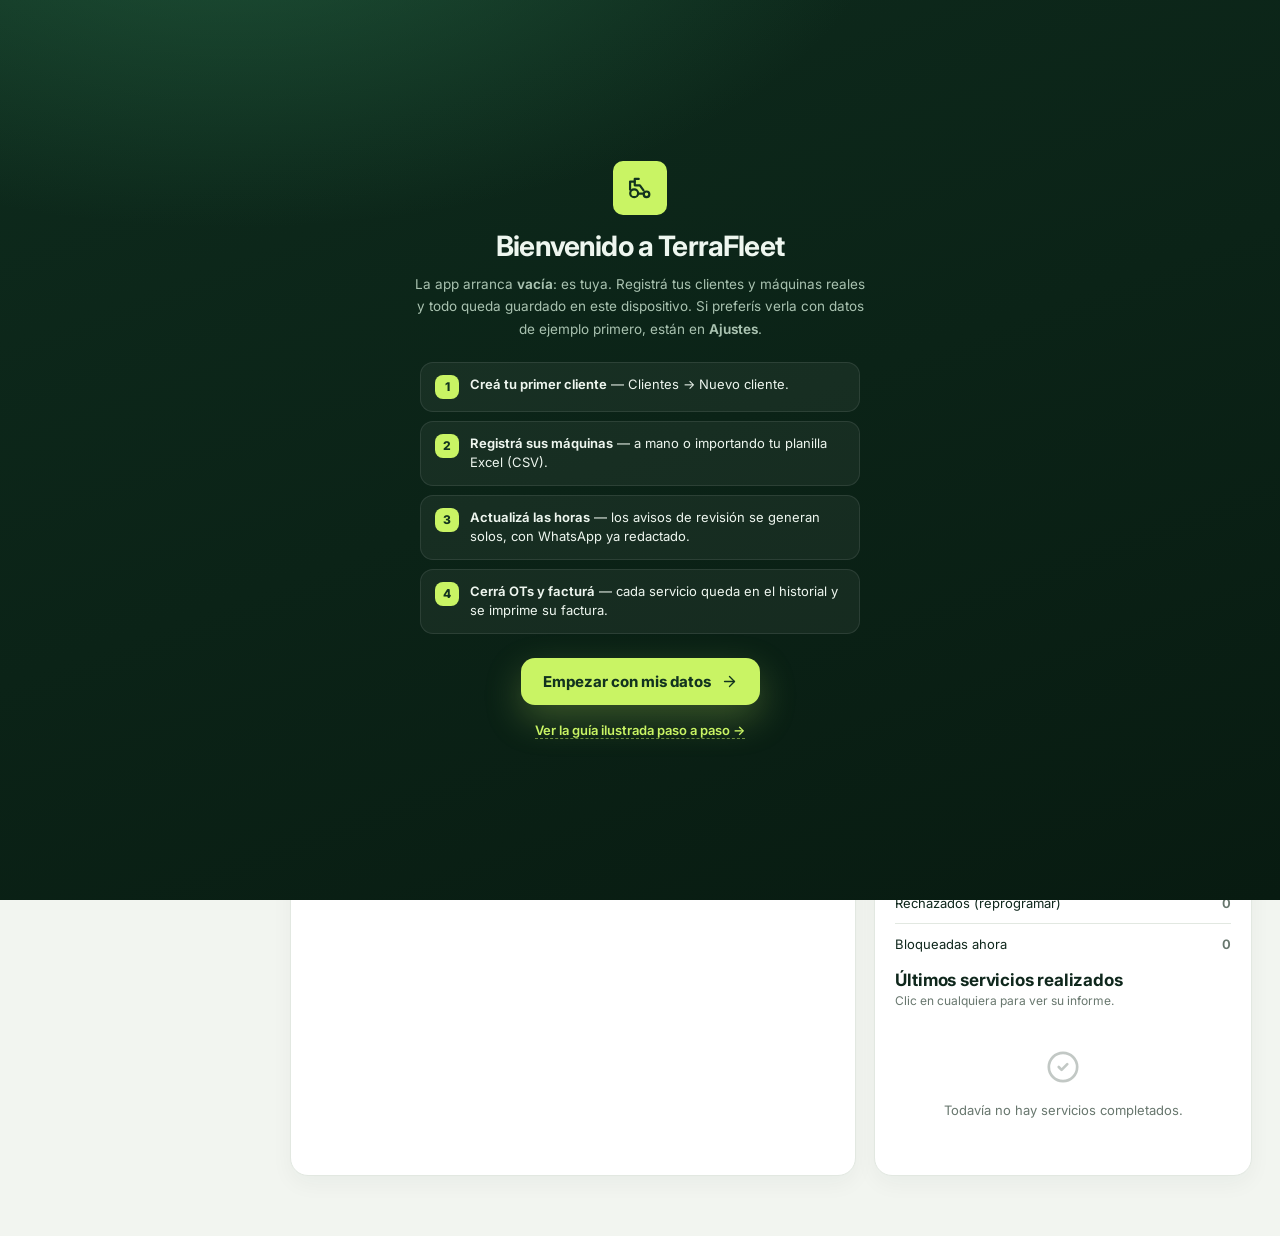
==== commit 17024ce0: "Marca con dos colores: principal y resalte, paleta calculada con contraste, temas listos (v2026.11.1" ====
--- a/index.html
+++ b/index.html
@@ -4,371 +4,18 @@
 <meta charset="utf-8" />
 <meta name="viewport" content="width=device-width, initial-scale=1" />
 <meta name="color-scheme" content="light" />
-<meta name="app-version" content="2026.11.10-2211" />
-<title>TerraFleet Prueba — CRM + Servicio técnico (datos reales)</title>
+<meta name="theme-color" content="var(--green)" />
+<link rel="manifest" href="manifest.webmanifest">
+<link rel="icon" href="icons/icon-192.png">
+<link rel="apple-touch-icon" href="icons/icon-192.png">
+<meta name="apple-mobile-web-app-capable" content="yes">
+<meta name="app-version" content="2026.11.11-0752" />
+<title>TerraFleet — Servicio técnico</title>
 <link rel="preconnect" href="https://fonts.googleapis.com">
 <link rel="preconnect" href="https://fonts.gstatic.com" crossorigin>
 <link href="https://fonts.googleapis.com/css2?family=Inter:wght@400;500;600;700;800&display=swap" rel="stylesheet">
-<style>
-  :root{
-    --bg:#f2f5f0; --panel:#ffffff; --ink:#0f271c; --muted:#68776e; --line:#e2e8e1;
-    --green:#14402c; --green2:#2f7a52; --lime:#c9f464; --lime-soft:#eefbd2;
-    --amber:#f1b94c; --amber-soft:#fdf1da; --red:#d95d4f; --red-soft:#fdeae6;
-    --blue:#4e7dbb; --blue-soft:#e8f1fd;
-    --shadow:0 14px 36px rgba(22,50,36,.09); --radius:18px;
-  }
-  *{box-sizing:border-box}
-  /* plan de servicios + seguimiento */
-  .planm{border:1px solid var(--line);border-radius:14px;padding:14px 16px;margin-bottom:14px;background:var(--panel)}
-  .planm-h{display:flex;gap:12px;align-items:center;margin-bottom:2px}
-  .planm-h img{width:66px;height:48px;object-fit:cover;border-radius:9px;border:1px solid var(--line);flex:none}
-  .planm-ic{width:66px;height:48px;border-radius:9px;border:1px solid var(--line);background:var(--blue-soft);display:flex;align-items:center;justify-content:center;flex:none}
-  .planm-ic svg{width:24px;height:24px;color:var(--green2)}
-  .tl{list-style:none;margin:14px 0 0;padding:0;position:relative}
-  .tl:before{content:'';position:absolute;left:10px;top:10px;bottom:12px;width:2px;background:var(--line);border-radius:2px}
-  .tl li{position:relative;padding:0 0 16px 38px}
-  .tl li:last-child{padding-bottom:2px}
-  .tl .dot{position:absolute;left:0;top:0;width:22px;height:22px;border-radius:50%;background:var(--panel);border:2px solid var(--line);display:flex;align-items:center;justify-content:center;color:#fff}
-  .tl .dot svg{width:12px;height:12px}
-  .tl li.done .dot{background:var(--green2);border-color:var(--green2)}
-  .tl li.now .dot{background:var(--green);border-color:var(--green);box-shadow:0 0 0 4px var(--lime-soft)}
-  .tl li.soon .dot{background:var(--amber);border-color:var(--amber);box-shadow:0 0 0 4px var(--amber-soft)}
-  .tl li.over .dot{background:var(--red);border-color:var(--red);box-shadow:0 0 0 4px var(--red-soft)}
-  .tl li.rec .dot{border-style:dashed}
-  .tl .t{font-weight:600}
-  .tl li.now .t,.tl li.soon .t,.tl li.over .t{font-weight:700}
-  .tl .s{color:var(--muted);font-size:12.5px;margin-top:2px}
-  body{
-    margin:0;font-family:Inter,ui-sans-serif,system-ui,-apple-system,BlinkMacSystemFont,"Segoe UI",sans-serif;
-    background:radial-gradient(900px 420px at 110% -10%,rgba(201,244,100,.16),transparent 60%),
-      radial-gradient(700px 400px at -10% 30%,rgba(47,122,82,.07),transparent 60%),var(--bg);
-    color:var(--ink);-webkit-font-smoothing:antialiased;
-  }
-  button,input,select,textarea{font:inherit}
-  button{cursor:pointer}
-  b{font-weight:650}
-  .ic{width:20px;height:20px;fill:none;stroke:currentColor;stroke-width:1.9;stroke-linecap:round;stroke-linejoin:round;flex:none}
-  .ic-xs{width:14px;height:14px}.ic-sm{width:17px;height:17px}.ic-lg{width:26px;height:26px}
-
-  .app{min-height:100vh;display:grid;grid-template-columns:262px 1fr}
-  .sidebar{background:linear-gradient(180deg,#153f2b,#0d2b1d);color:white;padding:24px 18px;display:flex;flex-direction:column;gap:20px;position:sticky;top:0;height:100vh;overflow:auto}
-  .brand{display:flex;align-items:center;gap:12px;padding:4px 7px 16px}
-  .brandmark{width:42px;height:42px;border-radius:13px;background:var(--lime);display:grid;place-items:center;color:var(--green)}
-  .brandname{font-size:20px;font-weight:750;letter-spacing:-.02em}
-  .brandsub{font-size:11px;opacity:.6;margin-top:1px}
-  .role-switch{background:rgba(255,255,255,.08);border:1px solid rgba(255,255,255,.10);border-radius:14px;padding:6px;display:grid;grid-template-columns:1fr 1fr;gap:5px}
-  .role-switch button{border:0;border-radius:10px;padding:9px 8px;background:transparent;color:#dce9df;font-size:12.5px;font-weight:600;transition:.2s}
-  .role-switch button.active{background:white;color:var(--green)}
-  .nav{display:flex;flex-direction:column;gap:4px}
-  .nav button{display:flex;align-items:center;gap:12px;padding:11px 12px;border:0;border-radius:12px;background:transparent;color:#d9e7dc;text-align:left;font-size:14px;font-weight:500;transition:.18s}
-  .nav button:hover,.nav button.active{background:rgba(255,255,255,.11);color:white}
-  .nav .ico{width:24px;display:grid;place-items:center}
-  .sidebar-foot{margin-top:auto;background:rgba(255,255,255,.07);border-radius:14px;padding:14px;font-size:12px;color:#d2e0d6;line-height:1.45}
-  .sidebar-foot .status{display:flex;align-items:center;gap:8px;margin-bottom:6px;color:white;font-weight:600}
-  .dot{width:8px;height:8px;border-radius:50%;background:var(--lime)}
-  .dot.red{background:var(--red)}
-
-  main{min-width:0}
-  .topbar{min-height:76px;background:rgba(242,245,240,.85);backdrop-filter:blur(12px);border-bottom:1px solid var(--line);display:flex;align-items:center;justify-content:space-between;gap:12px;padding:10px 28px;position:sticky;top:0;z-index:5}
-  .crumb{font-size:12.5px;color:var(--muted)}
-  .page-title{font-size:22px;font-weight:750;letter-spacing:-.03em;margin-top:2px}
-  .top-actions{display:flex;align-items:center;gap:10px;position:relative}
-  .trialchip{display:inline-flex;align-items:center;gap:7px;font-size:11.5px;font-weight:700;padding:7px 11px;border-radius:999px;background:var(--amber-soft);color:#946713;white-space:nowrap}
-  .trialchip.expired{background:var(--red-soft);color:#ac4136}
-  .iconbtn{position:relative;width:40px;height:40px;border-radius:12px;border:1px solid var(--line);background:white;display:grid;place-items:center;color:var(--ink);transition:.2s}
-  .iconbtn:hover{border-color:var(--green2);color:var(--green2)}
-  .bcount{position:absolute;top:-5px;right:-5px;min-width:17px;height:17px;border-radius:99px;background:#d95d4f;color:#fff;font-size:10px;font-weight:700;display:grid;place-items:center;padding:0 4px;border:2px solid var(--bg)}
-  .bcount.zero{display:none}
-  .avatar{width:40px;height:40px;border-radius:50%;background:linear-gradient(135deg,#2f7a52,#14402c);color:white;display:grid;place-items:center;font-size:13px;font-weight:700}
-
-  .content{padding:26px 28px 60px;max-width:1500px;margin:auto}
-  .kpis{display:grid;grid-template-columns:repeat(4,1fr);gap:14px;margin-bottom:22px}
-  .card{background:var(--panel);border:1px solid var(--line);border-radius:var(--radius);box-shadow:0 8px 22px rgba(28,54,41,.045);transition:transform .2s,box-shadow .2s}
-  .card.hov:hover{transform:translateY(-2px);box-shadow:0 14px 32px rgba(28,54,41,.09)}
-  .kpi{padding:18px}
-  .kpi-top{display:flex;justify-content:space-between;align-items:center}
-  .tile{width:40px;height:40px;border-radius:12px;display:grid;place-items:center}
-  .t-lime{background:var(--lime-soft);color:#3f7d22}.t-blue{background:var(--blue-soft);color:#3e6db3}
-  .t-amber{background:var(--amber-soft);color:#a1721d}.t-red{background:var(--red-soft);color:#b04a3d}
-  .t-green{background:#e4f3ea;color:#2f7a52}
-  .kpi .value{font-size:29px;font-weight:750;margin:13px 0 3px;letter-spacing:-.03em}
-  .kpi .label{font-size:13px;color:var(--muted)}
-  .trend{font-size:11px;padding:5px 8px;border-radius:999px;background:#eef7ef;color:#2b724b;font-weight:600}
-  .grid2{display:grid;grid-template-columns:1.35fr .9fr;gap:18px}
-  .section-card{padding:20px}
-  .section-head{display:flex;align-items:center;justify-content:space-between;gap:12px;margin-bottom:16px;flex-wrap:wrap}
-  .section-title{font-size:17px;font-weight:700;letter-spacing:-.01em}
-  .section-sub{font-size:12px;color:var(--muted);margin-top:3px}
-  table{width:100%;border-collapse:collapse}
-  th{font-size:11px;text-transform:uppercase;letter-spacing:.07em;color:var(--muted);font-weight:600;text-align:left;padding:9px 8px;white-space:nowrap}
-  td{padding:13px 8px;border-top:1px solid var(--line);font-size:13px;vertical-align:middle}
-  .section-card{overflow-x:auto;-webkit-overflow-scrolling:touch}
-  .machine{display:flex;gap:11px;align-items:center}
-  .machine-icon{width:38px;height:38px;border-radius:11px;background:#edf4ec;display:grid;place-items:center;color:#2f7a52;flex:none}
-  .small{font-size:11px;color:var(--muted);margin-top:2px}
-  .badge{display:inline-flex;align-items:center;gap:6px;padding:6px 10px;border-radius:999px;font-size:11px;white-space:nowrap;font-weight:600}
-  .badge::before{content:"";width:6px;height:6px;border-radius:50%;background:currentColor}
-  .ok{background:#eef8ef;color:#2f754e}.warn{background:var(--amber-soft);color:#946713}
-  .bad{background:var(--red-soft);color:#ac4136}.info{background:#edf4ff;color:#4b70a2}
-  .btn{border:1px solid transparent;border-radius:12px;padding:10px 15px;background:white;color:var(--green);display:inline-flex;align-items:center;gap:8px;font-weight:600;font-size:13.5px;transition:.18s}
-  .btn.primary{background:var(--lime);color:#17321f;box-shadow:0 8px 20px rgba(150,200,70,.35)}
-  .btn.primary:hover{transform:translateY(-1px)}
-  .btn.dark{background:var(--green);color:white}
-  .btn.dark:hover{background:#1b5238}
-  .outline-btn{border:1px solid var(--line);background:white;border-radius:10px;padding:8px 11px;font-size:12px;color:var(--green);font-weight:600;transition:.15s;display:inline-flex;align-items:center;gap:6px}
-  .outline-btn:hover{border-color:var(--green2);color:var(--green2)}
-  .solid-btn{border:0;background:var(--green);color:white;border-radius:10px;padding:8px 12px;font-size:12px;font-weight:600;transition:.15s;display:inline-flex;align-items:center;gap:6px}
-  .solid-btn:hover{background:#1b5238}
-  .mini-row{display:flex;justify-content:space-between;align-items:center;border-top:1px solid var(--line);padding-top:12px;margin-top:12px;font-size:13px;gap:10px}
-  .timeline{display:flex;flex-direction:column;gap:13px}
-  .timeline-item{display:grid;grid-template-columns:38px 1fr auto;gap:12px;align-items:start}
-  .ticon{width:38px;height:38px;border-radius:12px;background:#f0f4ef;display:grid;place-items:center;color:#2f7a52;flex:none}
-  .tname{font-size:13px;font-weight:600}
-  .tdetail{font-size:11.5px;color:var(--muted);margin-top:3px;line-height:1.45}
-  .date{font-size:11px;color:var(--muted);white-space:nowrap}
-  .page{display:none}
-  .page.active{display:block;animation:pagein .35s cubic-bezier(.2,.7,.3,1)}
-  @keyframes pagein{from{opacity:0;transform:translateY(10px)}}
-  .filters{display:flex;gap:8px;flex-wrap:wrap;margin:0 0 16px}
-  .filter{border:1px solid var(--line);background:white;border-radius:10px;padding:8px 11px;font-size:12px;color:var(--muted);font-weight:600;transition:.15s}
-  .filter:hover{border-color:var(--green2);color:var(--green2)}
-  .filter.active{background:var(--green);color:white;border-color:var(--green)}
-  .machine-grid{display:grid;grid-template-columns:repeat(3,1fr);gap:15px}
-  .machine-card{padding:18px}
-  .machine-card-top{display:flex;justify-content:space-between;align-items:flex-start}
-  .machine-hero-icon{width:54px;height:54px;border-radius:16px;background:var(--lime-soft);display:grid;place-items:center;color:#3f7d22}
-  .machine-card h3{font-size:17px;margin:15px 0 4px;letter-spacing:-.01em}
-  .serial{color:var(--muted);font-size:11px}
-  .meter{display:flex;justify-content:space-between;align-items:end;margin-top:17px;gap:8px}
-  .meter .big{font-size:24px;font-weight:750;letter-spacing:-.02em}
-  .progress{height:8px;background:#edf1ec;border-radius:999px;margin:9px 0 5px;overflow:hidden}
-  .progress > div{height:100%;background:linear-gradient(90deg,#6fae49,#2f7a52);border-radius:999px;transition:width .6s cubic-bezier(.2,.7,.3,1)}
-  .machine-meta{display:grid;grid-template-columns:1fr 1fr;gap:8px;margin-top:15px}
-  .meta{background:#f7f9f6;border-radius:10px;padding:10px;font-size:11px;color:var(--muted)}
-  .meta span{display:block;color:var(--ink);font-size:12.5px;margin-top:2px;font-weight:600}
-  .action-row{display:flex;gap:8px;margin-top:15px;flex-wrap:wrap}
-  .notice{display:flex;gap:12px;padding:14px;border-radius:13px;background:var(--amber-soft);margin-top:12px;font-size:12.5px;line-height:1.5;align-items:flex-start}
-  .notice .ic{color:#a1721d;margin-top:1px}
-  .form-row{display:grid;grid-template-columns:1fr 1fr;gap:12px}
-  label{display:block;font-size:11px;color:var(--muted);margin:0 0 5px;font-weight:600;text-transform:uppercase;letter-spacing:.05em}
-  .field{width:100%;border:1px solid var(--line);background:white;border-radius:10px;padding:10px 11px;color:var(--ink);outline:none;transition:.15s;font-size:13.5px}
-  .field:focus{border-color:var(--green2);box-shadow:0 0 0 3px rgba(47,122,82,.12)}
-  .chart{height:185px;border-radius:14px;background:linear-gradient(to top,transparent 24%,#e7ece7 25%,transparent 26%,transparent 49%,#e7ece7 50%,transparent 51%,transparent 74%,#e7ece7 75%,transparent 76%),linear-gradient(180deg,#fbfcfa,#f6f8f5);position:relative;overflow:hidden;margin-top:12px}
-  .bars{height:100%;display:flex;align-items:flex-end;gap:11px;padding:18px 16px 20px}
-  .bar{flex:1;background:linear-gradient(180deg,#c9f464,#6fae49);border-radius:8px 8px 3px 3px;min-width:14px;position:relative}
-  .bar:hover:after{content:attr(data-v);position:absolute;top:-27px;left:50%;transform:translateX(-50%);font-size:10px;background:var(--ink);color:white;padding:4px 6px;border-radius:6px}
-  .months{display:flex;justify-content:space-between;color:var(--muted);font-size:10px;margin-top:7px;padding:0 16px}
-  .client-hero{display:grid;grid-template-columns:1.15fr .85fr;gap:18px;margin-bottom:20px}
-  .client-intro{padding:26px}
-  .client-intro h2{font-size:28px;margin:8px 0;letter-spacing:-.03em}
-  .next-service{background:linear-gradient(150deg,#1b5238,#0f3521);color:white;padding:26px;border:0}
-  .next-service .badge{background:rgba(198,240,106,.15);color:var(--lime)}
-  .service-number{font-size:32px;font-weight:750;margin:16px 0 4px;letter-spacing:-.03em}
-  .stepper{display:inline-flex;align-items:center;gap:2px}
-  .stepper button{width:26px;height:26px;border-radius:8px;border:1px solid var(--line);background:white;font-weight:700;color:var(--green);display:grid;place-items:center}
-  .stepper button:hover{border-color:var(--green2)}
-  select.statussel{border:1px solid var(--line);border-radius:9px;padding:6px 8px;font-size:12px;background:white;color:var(--ink)}
-  .empty{padding:34px;text-align:center;color:var(--muted);font-size:13px;line-height:1.6}
-  .empty .ic{width:34px;height:34px;opacity:.4;margin-bottom:10px}
-
-  .mini-btn{width:30px;height:30px;border-radius:9px;border:1px solid var(--line);background:white;display:inline-grid;place-items:center;color:var(--green2);transition:.15s;vertical-align:middle}
-  .mini-btn:hover{border-color:var(--green2)}
-  .mini-btn.wa{color:#1fae55}
-  .invoice-print{font-family:Inter,system-ui,sans-serif;color:#111;max-width:720px;margin:0 auto;padding:28px}
-  .invoice-print table{width:100%;border-collapse:collapse;margin-top:14px}
-  .invoice-print th,.invoice-print td{border-bottom:1px solid #ddd;padding:9px 6px;font-size:13px;text-align:left}
-  .invoice-print .tot td{font-weight:700;font-size:15px}
-  @media print{body{background:#fff}}
-
-  .lovol-thumbs{display:flex;gap:8px;flex-wrap:wrap}
-  .lov{width:92px;cursor:pointer;border:2px solid var(--line);border-radius:10px;overflow:hidden;background:#fff;transition:.15s}
-  .lov:hover{border-color:var(--green2)}
-  .lov.sel{border-color:var(--green2);box-shadow:0 0 0 2px rgba(47,122,82,.18)}
-  .lov img{width:100%;height:56px;object-fit:cover;display:block;background:#f2f6f1}
-  .lov-ic{height:44px;display:grid;place-items:center;background:#f2f6f1;color:var(--green2)}
-  .lov span{font-size:9px;display:block;text-align:center;padding:3px 2px;color:var(--muted);line-height:1.25}
-  .lov.sel span{color:var(--green2);font-weight:700}
-  .chk{display:flex;align-items:center;gap:7px;text-transform:none;letter-spacing:0;font-size:12px;color:var(--muted);margin-top:7px;cursor:pointer;font-weight:500}
-  .chk input{width:15px;height:15px;accent-color:var(--green2)}
-  tr.rowlink{cursor:pointer}
-  tr.rowlink:hover td{background:#f4f9f2}
-  .wsstat{display:grid;grid-template-columns:repeat(5,1fr);gap:10px;margin-bottom:16px}
-  .schip{border:1.5px solid var(--line);border-radius:14px;padding:13px 14px 12px;background:#fff;cursor:pointer;transition:.15s;position:relative}
-  .schip:hover{border-color:var(--green2);transform:translateY(-1px)}
-  .schip.sel{background:var(--green);border-color:var(--green);color:#fff}
-  .schip .v{font-size:30px;font-weight:800;line-height:1}
-  .schip .l{font-size:12px;font-weight:700;color:var(--ink);margin-top:5px;line-height:1.25}
-  .schip .sd{font-size:11px;color:var(--muted);margin-top:2px;line-height:1.3}
-  .schip.sel .l,.schip.sel .sd{color:#cde4d4}
-  .wscal{display:grid;grid-template-columns:repeat(7,1fr);gap:8px}
-  .wscal-d{border:1.5px solid var(--line);border-radius:13px;padding:9px 4px 8px;text-align:center;background:#fff;cursor:pointer;transition:.15s;position:relative;min-height:64px}
-  .wscal-d:hover{border-color:var(--green2)}
-  .wscal-d.sel{background:var(--green);border-color:var(--green);color:#fff}
-  .wscal-d .dw{font-size:10px;font-weight:700;text-transform:uppercase;letter-spacing:.05em;color:var(--muted)}
-  .wscal-d.sel .dw{color:#cde4d4}
-  .wscal-d .dn{font-size:19px;font-weight:800;margin-top:3px}
-  .wscal-d .cnt{position:absolute;top:6px;right:6px;min-width:17px;height:17px;border-radius:99px;background:var(--lime);color:#17321f;font-size:10px;font-weight:800;display:grid;place-items:center;padding:0 4px}
-  .wscal-d.today:not(.sel){border-color:var(--lime);box-shadow:0 0 0 2px rgba(201,244,100,.4)}
-  .req{border-left:4px solid var(--line);background:#fbfdf9;border-radius:0 12px 12px 0;padding:12px 14px;margin-bottom:9px;display:flex;gap:12px;align-items:center;flex-wrap:wrap;cursor:pointer}
-  .req:hover{background:#f4f8f1}
-  .agenda-day{font-size:11.5px;font-weight:700;color:var(--muted);text-transform:uppercase;letter-spacing:.08em;margin:14px 0 8px}
-  .agenda-day:first-child{margin-top:2px}
-  .apt{display:flex;gap:14px;align-items:center;padding:12px 14px;border:1px solid var(--line);border-radius:14px;margin-bottom:8px;background:#fff;transition:.15s}
-  .apt:hover{border-color:var(--green2);box-shadow:0 6px 18px rgba(28,54,41,.07)}
-  .apt-time{width:70px;flex:none;text-align:center;background:var(--lime-soft);border-radius:11px;padding:9px 4px;color:#1c4a33}
-  .apt-time div{font-size:21px;font-weight:800;line-height:1}
-  .apt-time span{font-size:10.5px;font-weight:700;letter-spacing:.04em}
-  .task{display:flex;align-items:center;gap:10px;padding:10px 12px;border:1px solid var(--line);border-radius:11px;margin-bottom:7px}
-  .task input[type=checkbox]{width:16px;height:16px;accent-color:var(--green2);flex:none}
-  .task span{flex:1;font-size:13.5px}
-  .task.done span{text-decoration:line-through;color:var(--muted)}
-  .task .mini-btn{border-color:transparent;color:var(--muted)}
-  .svcdet{border:1px solid var(--line);border-radius:12px;padding:11px 14px;margin-bottom:8px;background:#fff}
-  .svcdet summary{display:flex;justify-content:space-between;align-items:center;cursor:pointer;font-size:14px;list-style:none}
-  .svcdet summary::-webkit-details-marker{display:none}
-  .svcdet summary:before{content:'▸';color:var(--green2);font-size:13px;margin-right:8px}
-  .svcdet[open] summary:before{content:'▾'}
-  .svcdet summary span{color:var(--muted);font-size:11.5px;font-weight:600}
-  .svcdet ul{margin:10px 0 4px;padding-left:20px;font-size:13px}
-  .svcdet li{margin-bottom:5px;line-height:1.5}
-  .apt.done{background:#f6faf4;border-style:dashed}
-  .mcal{display:grid;grid-template-columns:repeat(7,1fr);gap:6px}
-  .mcal-h{text-align:center;font-size:10px;font-weight:700;text-transform:uppercase;letter-spacing:.06em;color:var(--muted);padding:2px 0}
-  .mcal-d{border:1.5px solid var(--line);border-radius:11px;min-height:56px;background:#fff;cursor:pointer;position:relative;transition:.14s;padding:6px 4px}
-  .mcal-d:hover{border-color:var(--green2)}
-  .mcal-d.off{opacity:.32;pointer-events:none;background:transparent}
-  .mcal-d .dn{font-size:14px;font-weight:700}
-  .mcal-d .cnt{position:absolute;bottom:6px;left:0;right:0;margin:auto;width:22px;height:22px;border-radius:50%;background:var(--lime);color:#17321f;font-size:11px;font-weight:800;display:grid;place-items:center}
-  .mcal-d.today{border-color:var(--lime);box-shadow:0 0 0 2px rgba(201,244,100,.4)}
-  .mcal-d.sel{background:var(--green);border-color:var(--green);color:#fff}
-  .mcal-d.sel .cnt{background:var(--lime)}
-  .task{flex-wrap:wrap}
-  .taskwhy{flex-basis:100%;border:0;border-bottom:1px dashed var(--line);background:transparent;outline:none;font-size:11.5px;color:var(--muted);padding:2px 0;margin-top:4px}
-  .modal.wide{width:min(880px,100%);height:86vh;display:flex;flex-direction:column}
-  @media(max-width:720px){.mcal-d{min-height:44px;padding:4px 2px}.mcal-d .dn{font-size:12px}.mcal-d .cnt{width:18px;height:18px;font-size:10px;bottom:3px}}
-  .sigpad{border:1.5px dashed var(--line);border-radius:12px;background:#fff;overflow:hidden;margin-top:4px}
-  .sigpad canvas{width:100%;height:150px;display:block;touch-action:none;cursor:crosshair}
-  .report-print{font-family:Inter,system-ui,sans-serif;color:#111;max-width:720px;margin:0 auto;padding:26px}
-  .report-print .rhead{display:flex;justify-content:space-between;align-items:flex-start;background:#14402c;color:#fff;border-radius:12px;padding:16px 20px}
-  .report-print .rhead h1{margin:0;font-size:17px;letter-spacing:.02em}
-  .report-print .rhead .rno{text-align:right;font-size:12px;opacity:.9}
-  .report-print .gridinfo{display:grid;grid-template-columns:1fr 1fr;gap:10px;margin-top:16px}
-  .report-print .box{border:1px solid #dde5dd;border-radius:10px;padding:12px 14px}
-  .report-print .box h3{margin:0 0 6px;font-size:10.5px;text-transform:uppercase;letter-spacing:.09em;color:#2f7a52}
-  .report-print .box div{font-size:13px;line-height:1.6}
-  .report-print .works{margin-top:14px;border:1px solid #dde5dd;border-radius:10px;padding:14px 16px;font-size:13.5px;line-height:1.7}
-  .report-print .firmas{display:grid;grid-template-columns:1fr 1fr;gap:14px;margin-top:22px}
-  .report-print .firma{border:1.5px solid #bbb;border-radius:10px;height:120px;position:relative;display:flex;align-items:flex-end;justify-content:center}
-  .report-print .firma img{max-width:92%;max-height:96px;object-fit:contain}
-  .report-print .firma span{position:absolute;bottom:-20px;font-size:11px;color:#555}
-  .report-print .foot{margin-top:40px;color:#888;font-size:10.5px;text-align:center}
-
-  .modal-backdrop{display:none;position:fixed;inset:0;background:rgba(9,24,16,.5);backdrop-filter:blur(3px);z-index:150;align-items:center;justify-content:center;padding:20px}
-  .modal-backdrop.show{display:flex}
-  .modal{width:min(560px,100%);max-height:88vh;overflow:auto;background:white;border-radius:20px;padding:24px;box-shadow:0 30px 70px rgba(0,0,0,.28);animation:modin .3s cubic-bezier(.2,.7,.3,1)}
-  @keyframes modin{from{opacity:0;transform:translateY(14px) scale(.98)}}
-  .modal h3{margin:0 0 5px;font-size:19px;letter-spacing:-.02em}
-  .modal p{font-size:12.5px;color:var(--muted);margin:0 0 18px;line-height:1.5}
-  .modal-actions{display:flex;justify-content:flex-end;gap:8px;margin-top:18px}
-  .toast{position:fixed;right:24px;bottom:24px;background:#0d2418;color:white;padding:13px 17px;border-radius:13px;opacity:0;transform:translateY(12px);pointer-events:none;transition:.3s cubic-bezier(.2,.7,.3,1);z-index:180;font-size:13px;display:flex;align-items:center;gap:9px;box-shadow:0 16px 40px rgba(0,0,0,.3);max-width:min(420px,calc(100vw - 48px))}
-  .toast::before{content:"";width:8px;height:8px;border-radius:50%;background:var(--lime);flex:none}
-  .toast.show{opacity:1;transform:translateY(0)}
-
-  .notifpop{position:absolute;top:54px;right:0;width:360px;max-width:calc(100vw - 32px);background:white;border:1px solid var(--line);border-radius:16px;box-shadow:0 24px 60px rgba(20,40,28,.2);padding:8px;display:none;z-index:30}
-  .notifpop.show{display:block;animation:pop .25s cubic-bezier(.2,.7,.3,1)}
-  @keyframes pop{from{opacity:0;transform:translateY(-6px)}}
-  .np-head{font-size:12px;font-weight:700;text-transform:uppercase;letter-spacing:.08em;color:var(--muted);padding:8px 10px 6px}
-  .np-item{display:flex;gap:11px;padding:10px;border-radius:12px;align-items:flex-start}
-  .np-item:hover{background:#f6f9f5}
-  .np-item.unread{background:#f2f9ec}
-  .np-ic{width:34px;height:34px;border-radius:10px;background:var(--lime-soft);color:#3f7d22;display:grid;place-items:center;flex:none}
-  .np-ic .ic{width:16px;height:16px}
-  .np-t{font-size:13px;font-weight:600}
-  .np-d{font-size:11.5px;color:var(--muted);margin-top:2px;line-height:1.4}
-  .np-m{font-size:10px;color:var(--muted);margin-left:auto;white-space:nowrap}
-
-  .overlay{position:fixed;inset:0;z-index:600;display:flex;align-items:center;justify-content:center;padding:24px;background:radial-gradient(1100px 560px at 18% -12%,rgba(47,122,82,.5),transparent 60%),linear-gradient(160deg,#0e2b1d,#081b11)}
-  .overlay.off{display:none}
-  .login-card input{width:100%;border-radius:12px;border:1px solid rgba(255,255,255,.18);background:rgba(255,255,255,.08);color:white;padding:12px 13px;font-size:14px;outline:none;margin-bottom:12px;font-family:inherit}
-  .login-card input:focus{border-color:var(--lime)}
-  .nb-links{display:flex;flex-wrap:wrap;gap:6px 16px;margin-top:16px;font-size:13px}
-  .nb-links a{color:#c9f464;cursor:pointer;font-weight:600;border-bottom:1px dashed rgba(201,244,100,.5)}
-  .nb-msg{margin-top:14px;font-size:13px;line-height:1.5;color:#ffd9a0;min-height:1px}
-  .nb-msg.nb-ok{color:#c9f464}
-  .foot-btn{margin-top:8px;width:100%;border:1px solid rgba(255,255,255,.2);background:transparent;color:#fff;border-radius:10px;padding:8px 10px;font-size:12.5px;font-weight:650;cursor:pointer;font-family:inherit}
-  .foot-btn:hover{background:rgba(255,255,255,.08)}
-  .foot-user{font-size:11.5px;opacity:.75;word-break:break-all}
-  body.nube .role-switch,body.nube #btnSwitchClient,body.nube [onclick="APP.toggleRole()"],body.nube [onclick*="APP.changeClient()"]{display:none!important}
-  .login-card{max-width:460px;width:100%;color:#eef6ef;background:rgba(255,255,255,.04);border:1px solid rgba(255,255,255,.1);border-radius:22px;padding:30px;animation:modin .4s ease}
-  .login-card h2{margin:14px 0 8px;font-size:24px;letter-spacing:-.02em}
-  .login-card p{color:#a9c2b0;font-size:13px;line-height:1.6;margin:0 0 18px}
-  .login-card label{color:#93b39c}
-  .login-card select{width:100%;border-radius:12px;border:1px solid rgba(255,255,255,.18);background:rgba(255,255,255,.08);color:white;padding:12px 13px;font-size:14px;outline:none}
-  .login-card select option{color:#0f271c}
-  .login-actions{display:flex;gap:10px;margin-top:16px}
-  .bigplay{border:0;background:var(--lime);color:#12331f;font-weight:750;font-size:15px;padding:14px 22px;border-radius:14px;display:inline-flex;align-items:center;gap:10px;box-shadow:0 14px 36px rgba(201,244,100,.25);transition:.18s}
-  .bigplay:hover{transform:translateY(-2px)}
-  .ghostlight{border:1px solid rgba(255,255,255,.22);background:transparent;color:#eef6ef;font-weight:600;font-size:14px;padding:14px 18px;border-radius:14px}
-  .welcome-card{max-width:560px;width:100%;color:#eef6ef;text-align:center;animation:modin .4s ease}
-  .welcome-card h2{font-size:28px;letter-spacing:-.03em;margin:14px 0 10px}
-  .welcome-card .lead{color:#a9c2b0;font-size:13.5px;line-height:1.65;margin:0 auto 22px;max-width:460px}
-  .wsteps{text-align:left;display:flex;flex-direction:column;gap:9px;margin:0 auto 24px;max-width:440px}
-  .wstep{display:flex;gap:11px;align-items:flex-start;background:rgba(255,255,255,.05);border:1px solid rgba(255,255,255,.09);border-radius:13px;padding:12px 14px;font-size:13px;line-height:1.5}
-  .wstep .n{width:24px;height:24px;border-radius:8px;background:var(--lime);color:#12331f;font-weight:800;font-size:12px;display:grid;place-items:center;flex:none}
-  .setgrid{display:grid;grid-template-columns:1fr 1fr;gap:15px}
-  .kv{display:flex;justify-content:space-between;font-size:13px;padding:9px 0;border-top:1px solid var(--line)}
-  .kv:first-of-type{border-top:0}
-  .mobile-nav{display:none}
-  @media(max-width:1050px){
-    .app{grid-template-columns:84px 1fr}
-    .sidebar{padding:22px 12px}
-    .brandname,.brandsub,.nav span:not(.ico),.sidebar-foot,.role-switch{display:none}
-    .brand{justify-content:center;padding-left:0;padding-right:0}
-    .nav button{justify-content:center}
-    .grid2,.client-hero,.setgrid{grid-template-columns:1fr}
-    .kpis{grid-template-columns:repeat(2,1fr)}
-    .machine-grid{grid-template-columns:repeat(2,1fr)}
-    .trialchip{display:none}
-  }
-  @media(max-width:720px){
-    .app{display:block}.sidebar{display:none}
-    .topbar{padding:10px 16px}
-    .content{padding:16px 12px 92px}
-    .crumb{display:none}
-    .page-title{font-size:18px}
-    .kpis{grid-template-columns:1fr 1fr;gap:10px}
-    .kpi .value{font-size:24px}
-    .machine-grid,#cmGrid{grid-template-columns:1fr}
-    .wsstat{grid-template-columns:repeat(2,1fr)}
-    .wscal{grid-template-columns:repeat(7,1fr);gap:5px}
-    .wscal .d{min-height:54px;padding:6px 2px}
-    .wscal .d .dn{font-size:15px}
-    .form-row{grid-template-columns:1fr}
-    td{padding:11px 7px;font-size:12.5px}
-    .section-title{font-size:15px}
-    .welcome h1{font-size:22px}
-    .client-intro h2{font-size:23px}
-    .client-intro{padding:20px}
-    .next-service{padding:20px}
-    .service-number{font-size:27px}
-    .section-card{padding:16px 14px}
-    .modal{padding:18px 16px}
-    .mobile-nav{display:grid;grid-template-columns:repeat(5,1fr);position:fixed;z-index:60;bottom:0;left:0;right:0;background:white;border-top:1px solid var(--line);padding:7px 4px calc(10px + env(safe-area-inset-bottom));box-shadow:0 -6px 24px rgba(10,30,18,.08)}
-    .mobile-nav button{border:0;background:transparent;color:var(--muted);font-size:9px;display:flex;flex-direction:column;gap:4px;align-items:center;font-weight:600}
-    .mobile-nav .ic{width:21px;height:21px}
-  }
-  #cmGrid{grid-template-columns:repeat(2,1fr)}
-  @media(max-width:720px){#cmGrid{grid-template-columns:1fr}}
-  .linkbtn{border:0;background:none;color:var(--green2);font-weight:600;display:inline-flex;align-items:center;gap:5px;cursor:pointer;font-size:13px;padding:0}
-
-  .mmenu{position:fixed;left:0;right:0;bottom:0;z-index:70;background:white;border-radius:22px 22px 0 0;box-shadow:0 -12px 44px rgba(10,30,18,.25);padding:8px 14px calc(18px + env(safe-area-inset-bottom));display:none;max-height:72vh;overflow:auto}
-  .mmenu.show{display:block;animation:modin .25s ease}
-  .mm-head{display:flex;justify-content:space-between;align-items:center;padding:10px 6px 6px;font-size:12px;font-weight:700;text-transform:uppercase;letter-spacing:.08em;color:var(--muted)}
-  .mm-head button{border:0;background:transparent;color:var(--muted);padding:6px}
-  .mm-list button{display:flex;gap:13px;align-items:center;width:100%;border:0;background:transparent;padding:13px 10px;border-radius:12px;font-size:15px;font-weight:550;color:var(--ink);text-align:left}
-  .mm-list button:active,.mm-list button:hover{background:#f2f6f1}
-  .mm-sep{height:1px;background:var(--line);margin:8px 6px}
-</style>
+<link rel="stylesheet" href="css/app.css?v=2026.11.11-0752">
+<link rel="stylesheet" href="css/pro.css?v=2026.11.11-0752">
 </head>
 <body>
 
@@ -414,6 +61,7 @@
     <symbol id="i-cog" viewBox="0 0 24 24"><circle cx="12" cy="12" r="3"/><path d="M19.4 15a1.65 1.65 0 0 0 .33 1.82l.06.06a2 2 0 1 1-2.83 2.83l-.06-.06a1.65 1.65 0 0 0-1.82-.33 1.65 1.65 0 0 0-1 1.51V21a2 2 0 1 1-4 0v-.09a1.65 1.65 0 0 0-1-1.51 1.65 1.65 0 0 0-1.82.33l-.06.06a2 2 0 1 1-2.83-2.83l.06-.06a1.65 1.65 0 0 0 .33-1.82 1.65 1.65 0 0 0-1.51-1H3a2 2 0 1 1 0-4h.09a1.65 1.65 0 0 0 1.51-1 1.65 1.65 0 0 0-.33-1.82l-.06-.06a2 2 0 1 1 2.83-2.83l.06.06a1.65 1.65 0 0 0 1.82.33h0a1.65 1.65 0 0 0 1-1.51V3a2 2 0 1 1 4 0v.09a1.65 1.65 0 0 0 1 1.51h0a1.65 1.65 0 0 0 1.82-.33l.06-.06a2 2 0 1 1 2.83 2.83l-.06.06a1.65 1.65 0 0 0-.33 1.82v0a1.65 1.65 0 0 0 1.51 1H21a2 2 0 1 1 0 4h-.09a1.65 1.65 0 0 0-1.51 1z"/></symbol>
     <symbol id="i-printer" viewBox="0 0 24 24"><path d="M6 18H4a2 2 0 0 1-2-2v-5a2 2 0 0 1 2-2h16a2 2 0 0 1 2 2v5a2 2 0 0 1-2 2h-2"/><path d="M6 9V3a1 1 0 0 1 1-1h10a1 1 0 0 1 1 1v6"/><rect width="14" height="8" x="5" y="14" rx="1"/></symbol>
     <symbol id="i-link" viewBox="0 0 24 24"><path d="M10 13a5 5 0 0 0 7.54.54l3-3a5 5 0 0 0-7.07-7.07l-1.72 1.71"/><path d="M14 11a5 5 0 0 0-7.54-.54l-3 3a5 5 0 0 0 7.07 7.07l1.71-1.71"/></symbol>
+    <symbol id="i-search" viewBox="0 0 24 24"><circle cx="11" cy="11" r="7"/><path d="m20 20-3.6-3.6"/></symbol>
     <symbol id="i-mail" viewBox="0 0 24 24"><rect width="20" height="16" x="2" y="4" rx="2"/><path d="m22 7-8.97 5.7a1.94 1.94 0 0 1-2.06 0L2 7"/></symbol>
   </defs>
 </svg>
@@ -450,7 +98,7 @@
       <button data-page="clientservices"><span class="ico"><svg class="ic"><use href="#i-clock"/></svg></span><span>Servicios</span></button>
       <button data-page="clientdocs"><span class="ico"><svg class="ic"><use href="#i-file"/></svg></span><span>Documentos</span></button>
       <button data-page="clientsupport"><span class="ico"><svg class="ic"><use href="#i-headset"/></svg></span><span>Soporte</span></button>
-      <button id="btnSwitchClient" style="margin-top:8px;color:#c9f464"><span class="ico"><svg class="ic"><use href="#i-swap"/></svg></span><span>Cambiar de cliente</span></button>
+      <button id="btnSwitchClient" style="margin-top:8px;color:var(--lime)"><span class="ico"><svg class="ic"><use href="#i-swap"/></svg></span><span>Cambiar de cliente</span></button>
     </div>
 
     <div class="sidebar-foot">
@@ -643,7 +291,7 @@
             <div id="setStats" style="margin-top:14px"></div>
           </div>
           <div class="card section-card" style="grid-column:1/-1">
-            <div class="notice"><svg class="ic"><use href="#i-bulb"/></svg><div><b>Dónde viven tus datos:</b> sin cuenta, la app guarda todo en el almacenamiento local de este navegador (nada se envía a internet). Si pasás el archivo a otra computadora, sus datos son independientes. Para que el taller y los clientes compartan los mismos datos en tiempo real, ingresá con tu cuenta: ahí todo se guarda en la nube.</div></div>
+            <div class="notice"><svg class="ic"><use href="#i-bulb"/></svg><div><b>Dónde viven tus datos:</b> con tu cuenta, todo se guarda en la nube y lo comparten el taller y los clientes en tiempo real; este equipo guarda además una copia para seguir trabajando sin señal. Sin cuenta (modo demo), los datos quedan solo en este navegador.</div></div>
           </div>
         </div>
       </section>
@@ -772,7 +420,7 @@
     <div style="margin-top:12px;display:none" id="maFotoBox">
       <label>Foto del equipo (se ve en el portal del cliente y en el informe)</label>
       <div style="display:flex;gap:10px;align-items:center">
-        <div id="maFotoPrev" style="width:74px;height:74px;border-radius:14px;background:#edf4ec;display:grid;place-items:center;overflow:hidden;flex:none"><svg class="ic" style="width:26px;height:26px;color:#2f7a52"><use href="#i-tractor"/></svg></div>
+        <div id="maFotoPrev" style="width:74px;height:74px;border-radius:14px;background:var(--tint);display:grid;place-items:center;overflow:hidden;flex:none"><svg class="ic" style="width:26px;height:26px;color:var(--green2)"><use href="#i-tractor"/></svg></div>
         <div style="display:flex;flex-direction:column;gap:6px">
           <button class="outline-btn" type="button" onclick="document.getElementById('maFotoFile').click()"><svg class="ic ic-xs"><use href="#i-image"/></svg>Subir foto…</button>
           <button class="outline-btn" type="button" id="maFotoDel" style="display:none" onclick="APP.clearMachinePhoto()">Quitar foto</button>
@@ -923,7 +571,7 @@
       <div id="oiBloqueoRow" style="display:none"><label>Bloqueada por</label><select class="field" id="oiBloqueo"><option value="pieza">Falta repuesto</option><option value="autorizacion">Falta autorización</option><option value="tecnico">Falta técnico</option></select></div>
     </div>
     <div style="margin-top:10px"><label>Detalle del bloqueo (opcional)</label><input class="field" id="oiBloqueoNota" placeholder="Ej. esperando manguera hidráulica" /></div>
-    <div id="oiTasks" class="small" style="display:none;margin-top:14px;line-height:1.8;background:#f7f9f6;border-radius:10px;padding:10px 12px"></div>
+    <div id="oiTasks" class="small" style="display:none;margin-top:14px;line-height:1.8;background:var(--tint);border-radius:10px;padding:10px 12px"></div>
     <div style="margin-top:14px"><label>Nota del turno</label><textarea id="oiNote" class="field" style="height:80px;resize:vertical" placeholder="Interno: qué preparar, repuestos pedidos, indicaciones para el cliente…"></textarea></div>
     <div class="action-row" id="oiActions" style="margin-top:12px"></div>
     <div class="modal-actions"><button class="outline-btn" onclick="APP.closeModal('mOtInfo')">Cerrar</button><button class="solid-btn" onclick="APP.saveOtNote()">Guardar nota</button></div>
@@ -992,7 +640,7 @@
   <div class="modal">
     <h3>Tu máquina está lista — firma del service</h3><p id="csSub"></p>
     <input type="hidden" id="csOtId" />
-    <div id="csTasks" style="max-height:210px;overflow:auto;border:1px solid var(--line);border-radius:12px;padding:12px 14px;margin-bottom:12px;background:#fbfdf9"></div>
+    <div id="csTasks" style="max-height:210px;overflow:auto;border:1px solid var(--line);border-radius:12px;padding:12px 14px;margin-bottom:12px;background:var(--tint)"></div>
     <label>Firma del cliente (con el dedo o el mouse)</label>
     <div class="sigpad"><canvas id="sigCanvas2"></canvas></div>
     <div class="action-row"><button class="outline-btn" onclick="APP.sig2Clear()"><svg class="ic ic-xs"><use href="#i-replay"/></svg>Limpiar firma</button></div>
@@ -1028,7 +676,7 @@
 <!-- CLIENT LOGIN -->
 <div class="overlay off" id="loginOverlay">
   <div class="login-card">
-    <div class="np-ic" style="background:rgba(201,244,100,.14);color:#c9f464"><svg class="ic"><use href="#i-users"/></svg></div>
+    <div class="np-ic" style="background:rgba(201,244,100,.14);color:var(--lime)"><svg class="ic"><use href="#i-users"/></svg></div>
     <h2>Entrar como cliente</h2>
     <p>Esta es la vista que verían tus clientes. Elegí con qué cliente querés probar el portal:</p>
     <label>Cliente</label>
@@ -1042,7 +690,7 @@
 <!-- NUBE: ingreso con cuenta -->
 <div class="overlay off" id="nubeOverlay" style="z-index:700">
   <div class="login-card">
-    <div class="np-ic" style="background:rgba(201,244,100,.14);color:#c9f464"><svg class="ic"><use href="#i-users"/></svg></div>
+    <div class="np-ic" style="background:rgba(201,244,100,.14);color:var(--lime)"><svg class="ic"><use href="#i-users"/></svg></div>
     <h2 id="nbTitle">Ingresar</h2>
     <p id="nbText"></p>
     <form id="nbForm" onsubmit="return false">
@@ -1058,7 +706,7 @@
 <!-- WELCOME -->
 <div class="overlay off" id="welcomeOverlay">
   <div class="welcome-card">
-    <div class="np-ic" style="width:54px;height:54px;background:var(--lime);color:#12331f;margin:0 auto"><svg class="ic" style="width:28px;height:28px"><use href="#i-tractor"/></svg></div>
+    <div class="np-ic" style="width:54px;height:54px;background:var(--lime);color:var(--on-lime);margin:0 auto"><svg class="ic" style="width:28px;height:28px"><use href="#i-tractor"/></svg></div>
     <h2>Bienvenido a TerraFleet</h2>
     <p class="lead">La app arranca <b>vacía</b>: es tuya. Registrá tus clientes y máquinas reales y todo queda guardado en este dispositivo. Si preferís verla con datos de ejemplo primero, están en <b>Ajustes</b>.</p>
     <div class="wsteps">
@@ -1068,7 +716,7 @@
       <div class="wstep"><span class="n">4</span><div><b>Cerrá OTs y facturá</b> — cada servicio queda en el historial y se imprime su factura.</div></div>
     </div>
     <button class="bigplay" id="welcomeBtn" style="margin:0 auto">Empezar con mis datos<svg class="ic ic-sm"><use href="#i-arrowr"/></svg></button>
-    <div style="margin-top:14px"><a href="https://giulichiatti-star.github.io/terrafleet-guia/" target="_blank" style="color:#c9f464;font-size:13px;font-weight:600;text-decoration:none;border-bottom:1px dashed rgba(201,244,100,.5)">Ver la guía ilustrada paso a paso →</a></div>
+    <div style="margin-top:14px"><a href="https://giulichiatti-star.github.io/terrafleet-guia/" target="_blank" style="color:var(--lime);font-size:13px;font-weight:600;text-decoration:none;border-bottom:1px dashed rgba(201,244,100,.5)">Ver la guía ilustrada paso a paso →</a></div>
   </div>
 </div>
 
@@ -1103,2422 +751,16 @@
 </div>
 
 <script defer src="vendor/supabase-2.45.4.js"></script>
-<script defer src="nube.js?v=2026.11.10-2211"></script>
-<script>
-/* ================= UTILIDADES ================= */
-const $=s=>document.querySelector(s);
-const $$=s=>document.querySelectorAll(s);
-const esc=s=>String(s==null?'':s).replace(/[&<>"']/g,c=>({'&':'&amp;','<':'&lt;','>':'&gt;','"':'&quot;',"'":'&#39;'}[c]));
-const trunc=(t,n)=>{t=String(t==null?'':t);return t.length>n?t.slice(0,n)+'…':t};
-const uid=p=>p+Date.now().toString(36)+Math.random().toString(36).slice(2,6);
-const nf=n=>Number(n||0).toLocaleString('es-AR');
-const money=v=>'$ '+Number(v||0).toLocaleString('es-AR',{maximumFractionDigits:0});
-const todayISO=()=>{const d=new Date();return d.getFullYear()+'-'+String(d.getMonth()+1).padStart(2,'0')+'-'+String(d.getDate()).padStart(2,'0')};
-function fmtDate(iso){if(!iso)return '—';const p=String(iso).split('-');return p.length===3?p[2]+'/'+p[1]+'/'+p[0]:iso}
-function addMonths(iso,m){const d=new Date(iso+'T00:00:00');d.setMonth(d.getMonth()+Number(m||0));return d}
-function daysUntil(d){const t=new Date();t.setHours(0,0,0,0);return Math.ceil((d-t)/86400000)}
-function fmtTs(ts){const d=new Date(ts);return String(d.getDate()).padStart(2,'0')+'/'+String(d.getMonth()+1).padStart(2,'0')+' '+String(d.getHours()).padStart(2,'0')+':'+String(d.getMinutes()).padStart(2,'0')}
-function toast(msg){const t=document.getElementById('toast');if(!t)return;t.textContent=msg;t.classList.add('show');clearTimeout(t._h);t._h=setTimeout(()=>t.classList.remove('show'),2600)}
-
-/* ================= BASE DE DATOS LOCAL ================= */
-const DB_KEY='terrafleet_prueba_v1';
-const NUBE={on:false,queue(){}}; /* con cuenta: los datos van a la nube (ver sección NUBE) */
-let storageOk=true;
-try{const k='__tf';localStorage.setItem(k,'1');localStorage.removeItem(k)}catch(e){storageOk=false}
-
-function seedDb(){
-  const now=Date.now(),min=60000;
-  const db={
-    meta:{trialStart:now,otSeq:4100,satSeq:80,seenWelcome:false},
-    session:{clientId:null},
-    clients:[
-      {id:'c1',name:'Jardins del Vallès SL',contact:'Jordi Rovira',phone:'+34 620 11 22 33',email:'jordi@jardinsvalles.cat',plan:'Premium'},
-      {id:'c2',name:'GreenSport BCN',contact:'Marta Puig',phone:'+34 630 44 55 66',email:'marta@greensport.cat',plan:'Premium+'},
-      {id:'c3',name:'Masia Can Roca',contact:'Toni Ferret',phone:'+34 660 77 88 99',email:'toni@canroca.cat',plan:'Care'},
-      {id:'c4',name:'Serveis Maresme',contact:'Laura Vidal',phone:'+34 610 23 45 67',email:'laura@smareme.cat',plan:'Premium'}
-    ],
-    machines:[
-      {id:'m1',clientId:'c1',brand:'Kubota',model:'M5-112',serial:'KBT-M5-88421',iconKey:'tractorcab',hours:491,lastServiceHours:0,lastServiceDate:'2026-03-20',intervalH:500,intervalM:12,warrantyEnd:'2028-06-30',salePrice:95000000,servicePrice:750000,stage:'soon',
-       history:[{ts:now-90*86400000,title:'Servicio 250 h',detail:'Aceite motor + filtros · OT-2026-0291'},{ts:now-160*86400000,title:'Servicio inicial 50 h',detail:'Revisión de entrega · OT-2025-0110'},{ts:now-200*86400000,title:'Entrega de la máquina',detail:'Venta inicial · garantía hasta 30/06/2028'}]},
-      {id:'m2',clientId:'c2',brand:'Toro',model:'Groundsmaster 4500-D',serial:'TR-4500-10231',iconKey:'zturn',serviceGroup:'mini',hours:1014,lastServiceHours:0,lastServiceDate:'2025-11-01',intervalH:1000,intervalM:24,warrantyEnd:'2024-11-01',salePrice:62000000,servicePrice:480000,stage:'overdue',
-       history:[{ts:now-140*86400000,title:'Servicio 750 h',detail:'Filtros y comprobación hidráulica · OT-2025-0355'},{ts:now-400*86400000,title:'Entrega de la máquina',detail:'Venta inicial'}]},
-      {id:'m3',clientId:'c3',brand:'John Deere',model:'5075E',serial:'JD5075-72190',iconKey:'tractor',hours:726,lastServiceHours:0,lastServiceDate:'2025-10-01',intervalH:2000,intervalM:12,warrantyEnd:'2027-02-28',salePrice:88000000,servicePrice:700000,stage:'soon',
-       history:[{ts:now-180*86400000,title:'Revisión anual',detail:'Aceite, filtros y engrase · OT-2025-0301'},{ts:now-500*86400000,title:'Entrega de la máquina',detail:'Venta inicial · garantía hasta 28/02/2027'}]},
-      {id:'m4',clientId:'c4',brand:'Husqvarna',model:'P 525DX',serial:'HQ525-40117',iconKey:'ride',serviceGroup:'mini',hours:358,lastServiceHours:0,lastServiceDate:'2026-06-15',intervalH:400,intervalM:12,warrantyEnd:'2027-11-30',salePrice:12000000,servicePrice:180000,stage:'soon',
-       history:[{ts:now-70*86400000,title:'Cambio de cuchillas',detail:'Kit BL-4500 · OT-2026-0415'},{ts:now-300*86400000,title:'Entrega de la máquina',detail:'Venta inicial'}]},
-      {id:'m5',clientId:'c1',brand:'Stihl',model:'RT 6112 ZL',serial:'ST6112-88912',iconKey:'sprout',serviceGroup:'mini',hours:81,lastServiceHours:0,lastServiceDate:'2026-06-01',intervalH:200,intervalM:12,warrantyEnd:'2028-09-04',salePrice:9500000,servicePrice:95000,stage:'ok',
-       history:[{ts:now-100*86400000,title:'Entrega de la máquina',detail:'Venta inicial · garantía hasta 04/09/2028'}]},
-      {id:'m7',clientId:'c3',brand:'Lovol',model:'TE254',serial:'LV-TE254-33021',iconKey:'tractorcab',serviceGroup:'lovol',modelImg:'te2',hours:494,lastServiceHours:0,lastServiceDate:'2026-05-11',intervalH:500,intervalM:12,warrantyEnd:'2028-05-11',salePrice:42000000,servicePrice:520000,stage:'soon',
-       history:[{ts:now-150*86400000,title:'Entrega de la máquina',detail:'Venta inicial · garantía hasta 11/05/2028'}]},
-      {id:'m6',clientId:'c2',brand:'Avant',model:'635',serial:'AV635-22013',iconKey:'layers',hours:1244,lastServiceHours:0,lastServiceDate:'2025-09-10',intervalH:1500,intervalM:24,warrantyEnd:'2023-09-10',salePrice:78000000,servicePrice:520000,stage:'ok',
-       history:[{ts:now-250*86400000,title:'Servicio 1.000 h',detail:'Transmisión e hidráulico · OT-2025-0280'},{ts:now-800*86400000,title:'Entrega de la máquina',detail:'Venta inicial'}]}
-    ],
-    ots:[
-      {id:'OT-0418',machineId:'m2',type:'Revisión preventiva',issue:'Revisión 1.000 h (vencida)',status:'taller',tech:'Marc',origin:'taller',createdAt:now-2*86400000},
-      {id:'OT-0417',machineId:'m1',type:'Revisión preventiva',issue:'Preventivo 500 h',status:'recibida',tech:'',origin:'taller',createdAt:now-86400000},
-      {id:'OT-0416',machineId:'m6',type:'Avería',issue:'Fuga hidráulica en brazo',status:'bloqueada',bloqueo:'pieza',bloqueoNota:'Esperando manguera hidráulica',tech:'Pau',responsable:'Pau',fechaPrevista:now+2*86400000,origin:'taller',createdAt:now-3*86400000},
-      {id:'OT-0415',machineId:'m4',type:'Revisión preventiva',issue:'Cambio de cuchillas',status:'terminada',tech:'Marc',origin:'taller',createdAt:now-4*86400000,closedAt:now-3*86400000,workDone:'Cambio de cuchillas y limpieza de plataforma'}
-    ],
-    notifs:[
-      {id:uid('n'),audience:'admin',icon:'i-clock',title:'Servicio próximo',detail:'Kubota M5-112 · revisión 500 h en ~9 h',ts:now-40*min,read:false},
-      {id:uid('n'),audience:'client',clientId:'c1',icon:'i-clock',title:'Revisión 500 h próxima',detail:'Kubota M5-112 · te avisamos para agendar',ts:now-40*min,read:false},
-      {id:uid('n'),audience:'admin',icon:'i-checkc',title:'OT-0415 completada',detail:'Husqvarna P 525DX · cambio de cuchillas',ts:now-69*86400000,read:true},
-      {id:uid('n'),audience:'admin',icon:'i-package',title:'Stock bajo mínimo',detail:'Filtro hidráulico HF-8821 · quedan 3',ts:now-5*3600000,read:false}
-    ],
-    parts:[
-      {id:'p1',ref:'HF-8821',name:'Filtro hidráulico',stock:3,min:5},
-      {id:'p2',ref:'OF-2210',name:'Filtro de aceite',stock:18,min:8},
-      {id:'p3',ref:'BL-4500',name:'Kit cuchillas 4500-D',stock:7,min:4}
-    ]
-  };
-  db.machines.forEach((m,i)=>{m.lastHoursUpdate=now-(6+i*9)*86400000});
-  return db;
-}
-function emptyDb(trialStart){
-  return {meta:{trialStart:trialStart||Date.now(),otSeq:4100,satSeq:80,invSeq:0,seenWelcome:true,biz:{name:'Mi Empresa',cif:'',phone:'',city:''}},session:{clientId:null},clients:[],machines:[],ots:[],notifs:[],parts:[]};
-}
-let db;
-function loadDb(){
-  if(storageOk){
-    try{const raw=localStorage.getItem(DB_KEY);if(raw){db=JSON.parse(raw);migrate();return}}
-    catch(e){try{const raw2=localStorage.getItem(DB_KEY);if(raw2)localStorage.setItem(DB_KEY+'_corrupt',raw2)}catch(e2){}}
-  }
-  db=emptyDb();
-  db.meta.seenWelcome=false;
-  try{if(storageOk)localStorage.setItem(DB_KEY,JSON.stringify(db))}catch(e){storageOk=false}
-  let bak=null;
-  try{bak=JSON.parse(localStorage.getItem(DB_KEY+'_bak')||'null')}catch(e){}
-  if(bak&&bak.db&&((bak.db.clients||[]).length||(bak.db.machines||[]).length||(bak.db.ots||[]).length)){
-    db.notifs.unshift({id:uid('n'),audience:'admin',icon:'i-alert',title:'Datos dañados detectados',detail:'La información guardada no se pudo leer. Hay una copia automática del '+fmtTs(bak.ts)+' — restaurala desde Ajustes › Tus datos.',ts:Date.now(),read:false,clientId:null});
-  }
-}
-function migrate(){
-  let dirty=false;
-  (db.ots||[]).forEach(o=>{if(o.status==='pendiente'){o.status='recibida';dirty=true}});
-  if(dirty&&storageOk){try{localStorage.setItem(DB_KEY,JSON.stringify(db))}catch(e){}}
-}
-function saveDb(){
-  if(NUBE.on){NUBE.queue();return}
-  if(!storageOk)return;
-  try{localStorage.setItem(DB_KEY,JSON.stringify(db))}
-  catch(e){
-    storageOk=false;
-    try{$('#footStatus').textContent='No se puede guardar (almacenamiento lleno) — exportá una copia';$('#footDot').classList.add('red')}catch(e2){}
-  }
-  saveBakDaily();
-}
-function saveBakDaily(){
-  try{
-    const last=Number(localStorage.getItem(DB_KEY+'_bakts')||0);
-    if(Date.now()-last<=86400000)return;
-    const vacia=!db.clients.length&&!db.machines.length&&!db.ots.length;
-    if(vacia){
-      try{
-        const prev=JSON.parse(localStorage.getItem(DB_KEY+'_bak')||'null');
-        if(prev&&prev.db&&((prev.db.clients||[]).length+(prev.db.machines||[]).length+(prev.db.ots||[]).length)>0)return;
-      }catch(e){}
-    }
-    localStorage.setItem(DB_KEY+'_bak',JSON.stringify({ts:Date.now(),db:db}));
-    localStorage.setItem(DB_KEY+'_bakts',String(Date.now()));
-  }catch(e){}
-}
-
-/* ================= CÁLCULOS ================= */
-function clientOf(id){return db.clients.find(c=>c.id===id)}
-function machineOf(id){return db.machines.find(m=>m.id===id)}
-function mLabel(m){return (m.brand+' '+m.model).trim()||'(sin nombre)'}
-function nextServiceHours(m){
-  const base=Number(m.lastServiceHours)||0;
-  const g=m.serviceGroup&&SERVICE_GROUPS[m.serviceGroup];
-  if(g&&g.byService){const nxt=g.services.find(s=>{const h=svcHours(s.t);return h!=null&&h>base});if(nxt)return svcHours(nxt.t)}
-  return base+Number(m.intervalH||500);
-}
-function dueInfo(m){
-  const target=nextServiceHours(m);
-  const hoursLeft=target-Number(m.hours||0);
-  const dateTarget=addMonths(m.lastServiceDate||todayISO(),m.intervalM||12);
-  const dateTargetISO=isoOf(dateTarget.getTime());
-  const dateLeftDays=daysUntil(dateTarget);
-  let state='ok';
-  if(hoursLeft<=0||dateLeftDays<=0)state='overdue';
-  else if(hoursLeft<=50||dateLeftDays<=30)state='soon';
-  let label;
-  if(hoursLeft<=0)label='vencido hace '+nf(-hoursLeft)+' h';
-  else if(dateLeftDays<=0)label='vencía el '+fmtDate(dateTargetISO);
-  else label=(hoursLeft<=50?nf(hoursLeft)+' h restantes':nf(dateLeftDays)+' días');
-  let reason;
-  if(hoursLeft<=0&&dateLeftDays<=0)reason='horómetro y calendario vencidos';
-  else if(hoursLeft<=0)reason='horómetro: '+nf(m.hours)+' h superan el límite de '+nf(target)+' h';
-  else if(dateLeftDays<=0)reason='calendario: venció el '+fmtDate(dateTargetISO)+' (cada '+m.intervalM+' meses)';
-  else if(hoursLeft<=50)reason='horómetro: '+nf(hoursLeft)+' h para llegar a '+nf(target)+' h';
-  else reason='calendario: '+dateLeftDays+' días, vence el '+fmtDate(dateTargetISO);
-  const pct=Math.max(0,Math.min(100,(Number(m.hours||0)-Number(m.lastServiceHours||0))/Number(m.intervalH||500)*100));
-  const warrantyLeft=m.warrantyEnd?daysUntil(new Date(m.warrantyEnd+'T00:00:00')):null;
-  return {hoursLeft,dateLeftDays,state,label,reason,pct,warrantyLeft};
-}
-const STATE_BADGE={overdue:'<span class="badge bad">Vencido</span>',soon:'<span class="badge warn">Próximo</span>',ok:'<span class="badge ok">Correcto</span>'};
-const RANK={overdue:0,soon:1,ok:2};
-function machinesOf(clientId){return db.machines.filter(m=>m.clientId===clientId)}
-function urgencySort(list){return list.slice().sort((a,b)=>(RANK[dueInfo(a).state]-RANK[dueInfo(b).state])||((nextServiceHours(a)-a.hours)-(nextServiceHours(b)-b.hours)))}
-function trialDaysLeft(){return 30-Math.floor((Date.now()-db.meta.trialStart)/86400000)}
-function iconOf(m){return '#i-'+(m.iconKey||'tractor')}
-
-/* Notificaciones */
-function pushNotif(audience,icon,title,detail,clientId,extra){
-  db.notifs.unshift(Object.assign({id:uid('n'),audience,icon,title,detail,ts:Date.now(),read:false,clientId:clientId||null},extra||{}));
-  if(db.notifs.length>60)db.notifs.length=60;
-}
-function checkStage(m,who){
-  const info=dueInfo(m);
-  if(m.stage!==info.state&&(info.state==='soon'||info.state==='overdue')){
-    const msg=info.state==='overdue'
-      ? 'Revisión vencida ('+info.label+') de '+mLabel(m)
-      : 'Revisión de '+mLabel(m)+' en '+info.label;
-    pushNotif('admin','i-alert','Aviso de mantenimiento',msg+(who&&who!=='taller'?' · registrado por '+who:''));
-    pushNotif('client','i-clock','Revisión próxima','Tu '+mLabel(m)+' necesita servicio: '+info.label,m.clientId);
-    toast('Aviso generado para '+mLabel(m));
-  }
-  m.stage=info.state;
-}
-function recomputeStages(silent){
-  db.machines.forEach(m=>{m.stage=dueInfo(m).state});
-  if(silent)saveDb();
-}
-
-/* ================= RENDER ================= */
-let currentRole='admin';
-let machFilter='all';
-const titles={
-  dashboard:['Panel','Panel interno / Resumen'],
-  clients:['Clientes','Panel interno / CRM'],
-  machines:['Maquinaria','Panel interno / Activos'],
-  templates:['Plantillas de service','Panel interno / Biblioteca'],
-  workshop:['Taller / OTs','Panel interno / Servicio técnico'],
-  parts:['Repuestos','Panel interno / Inventario'],
-  reports:['Informes','Panel interno / Estadísticas'],
-  settings:['Ajustes y datos','Panel interno / Configuración'],
-  clienthome:['Inicio','Área cliente / Inicio'],
-  clientmachines:['Mis equipos','Área cliente / Mis equipos'],
-  clientservices:['Servicios','Área cliente / Servicios'],
-  clientdocs:['Documentos','Área cliente / Documentos'],
-  clientsupport:['Soporte','Área cliente / Soporte']
-};
-function gotoPage(id){
-  document.querySelectorAll('.page').forEach(x=>x.classList.remove('active'));
-  const p=document.getElementById(id);if(p)p.classList.add('active');
-  document.querySelectorAll('.nav button[data-page]').forEach(b=>b.classList.toggle('active',b.dataset.page===id));
-  if(titles[id]){document.getElementById('pagetitle').textContent=titles[id][0];document.getElementById('crumb').textContent=titles[id][1]}
-  renderPage(id);
-  window.scrollTo({top:0,behavior:'smooth'});
-}
-  function renderPage(id){
-    ({
-      dashboard:renderDashboard,clients:renderClients,machines:renderMachines,workshop:renderWorkshop,
-      templates:renderTemplates,
-      parts:renderParts,reports:renderReports,settings:renderSettings,
-      clienthome:renderClientHome,clientmachines:renderClientMachines,clientservices:renderClientServices,
-      clientdocs:renderClientDocs,clientsupport:renderClientSupport
-    }[id]||(()=>{}))();
-  }
-function renderAll(){
-  updateTrialUI();renderBell();
-  const active=document.querySelector('.page.active');
-  if(active)renderPage(active.id);
-}
-function updateTrialUI(){
-  if(NUBE.on)return;
-  if(!storageOk){
-    $('#footDot').classList.add('red');
-    $('#footStatus').textContent='Advertencia: este navegador bloquea el guardado';
-  }
-}
-function machineRowHTML(m){
-  const c=clientOf(m.clientId),info=dueInfo(m);
-  return '<tr class="rowlink" onclick="APP.openHistory(\''+m.id+'\')" title="Ver historial de la máquina">'+
-    '<td><div class="machine"><div class="machine-icon"><svg class="ic"><use href="'+iconOf(m)+'"/></svg></div><div><b>'+esc(mLabel(m))+'</b><div class="small">SN '+esc(m.serial||'—')+'</div></div></div></td>'+
-    '<td>'+esc(c?c.name:'—')+'</td><td>'+esc(info.label)+'<div class="small">'+esc(info.reason)+'</div></td><td>'+STATE_BADGE[info.state]+'</td>'+
-    '<td><button class="mini-btn wa" title="Avisar por WhatsApp" onclick="event.stopPropagation();APP.notifyWA(\''+m.id+'\')"><svg class="ic ic-xs"><use href="#i-send"/></svg></button> '+
-    '<button class="mini-btn" title="Avisar por email" onclick="event.stopPropagation();APP.notifyMail(\''+m.id+'\')"><svg class="ic ic-xs"><use href="#i-mail"/></svg></button></td></tr>';
-}
-function machineCardHTML(m,clientView){
-  const c=clientOf(m.clientId),info=dueInfo(m);
-  const badge=STATE_BADGE[info.state];
-  let actions='';
-  if(clientView){
-    actions='<button class="solid-btn" onclick="APP.openHours(\''+m.id+'\')"><svg class="ic ic-xs"><use href="#i-gauge"/></svg>Actualizar horas</button>'+
-            '<button class="outline-btn" onclick="APP.openHistory(\''+m.id+'\')"><svg class="ic ic-xs"><use href="#i-clock"/></svg>Historial</button>';
-  }else{
-    actions='<button class="outline-btn" onclick="APP.openMachineModal(\''+m.id+'\')"><svg class="ic ic-xs"><use href="#i-cog"/></svg>Editar</button>'+
-            '<button class="outline-btn" onclick="APP.openOTModal(\''+m.id+'\')"><svg class="ic ic-xs"><use href="#i-clip"/></svg>Nueva OT</button>'+
-            '<button class="outline-btn" onclick="APP.openHistory(\''+m.id+'\')"><svg class="ic ic-xs"><use href="#i-clock"/></svg>Historial</button>';
-  }
-  const pix=machinePix(m);
-  const fotoHTML=pix?'<img src="'+pix+'" alt="" style="width:100%;height:100%;object-fit:cover;display:block"/>':'';
-  return '<div class="card machine-card hov" style="cursor:pointer" onclick="APP.openMachineInfo(\''+m.id+'\')">'+
-    (clientView&&pix?'<div style="height:150px;border-radius:14px;overflow:hidden;background:#edf4ec">'+fotoHTML+'</div>':'')+
-    '<div class="machine-card-top" onclick="event.stopPropagation()"><div class="machine-hero-icon" style="overflow:hidden">'+(pix?fotoHTML:'<svg class="ic ic-lg"><use href="'+iconOf(m)+'"/></svg>')+'</div>'+badge+'</div>'+
-    '<h3>'+esc(mLabel(m))+'</h3><div class="serial">SN '+esc(m.serial||'—')+(clientView?'':' · '+esc(c?c.name:'—'))+'</div>'+
-    '<div class="meter"><div><div class="small">Horómetro</div><div class="big">'+nf(m.hours)+' h</div></div><button class="outline-btn" onclick="APP.openHours(\''+m.id+'\')"><svg class="ic ic-xs"><use href="#i-gauge"/></svg>Actualizar</button></div>'+
-    '<div class="progress"><div style="width:'+info.pct+'%'+(info.state==='overdue'?';background:var(--red)':'')+'"></div></div>'+
-    '<div class="small">Revisión cada '+nf(m.intervalH)+' h / '+m.intervalM+' meses · '+esc(info.label)+(m.serviceGroup&&SERVICE_GROUPS[m.serviceGroup]?' · '+esc(SERVICE_GROUPS[m.serviceGroup].name):'')+'</div>'+
-    '<div class="machine-meta"><div class="meta">Garantía<span>'+(info.warrantyLeft==null?'—':(info.warrantyLeft>0?fmtDate(m.warrantyEnd):'Finalizada'))+'</span></div><div class="meta">Entrega<span>'+fmtDate(m.lastServiceDate)+'</span></div>'+
-    '<div class="meta">Precio venta<span>'+(m.salePrice?money(m.salePrice):'—')+'</span></div><div class="meta">Precio revisión<span>'+(m.servicePriceTBD?'A confirmar':(m.servicePrice?money(m.servicePrice):'—'))+'</span></div></div>'+
-    '<div class="action-row">'+actions+'</div></div>';
-}
-function emptyHTML(icon,text){return '<div class="empty"><svg class="ic"><use href="'+icon+'"/></svg><div>'+text+'</div></div>'}
-
-function renderDashboard(){
-  const open=db.ots.filter(o=>otAbierta(o));
-  const overdue=db.machines.filter(m=>dueInfo(m).state==='overdue');
-  const soon=db.machines.filter(m=>dueInfo(m).state==='soon');
-  $('#dashKpis').innerHTML=
-    kpi('t-lime','i-tractor',nf(db.machines.length),'Máquinas gestionadas',db.machines.length+' en '+db.clients.length+' clientes',null,'machines')+
-    kpi('t-blue','i-clock',nf(soon.length),'Servicios próximos','próximas 50 h / 30 días',null,'workshop')+
-    kpi('t-amber','i-wrench',nf(open.length),'Órdenes abiertas',open.filter(o=>o.status==='taller').length+' en taller',null,'workshop')+
-    kpi('t-red','i-alert',nf(overdue.length),'Mantenimientos vencidos',overdue.length?'requieren acción':'todo al día',!!overdue.length,'machines-alert');
-  const prior=urgencySort(db.machines).filter(m=>dueInfo(m).state!=='ok');
-  $('#dashTable').innerHTML=prior.length
-    ?'<table><thead><tr><th>Equipo</th><th>Cliente</th><th>Próximo servicio</th><th>Estado</th><th>Avisar</th></tr></thead><tbody>'+prior.map(machineRowHTML).join('')+'</tbody></table>'
-    :emptyHTML('#i-checkc','Ninguna máquina en alerta. Actualizá horas o registrá máquinas para ver los avisos.');
-  const feed=db.notifs.filter(n=>n.audience==='admin').slice(0,6);
-  $('#dashFeed').innerHTML=feed.length?feed.map(n=>
-    '<div class="timeline-item"><div class="ticon"><svg class="ic ic-sm"><use href="#'+n.icon+'"/></svg></div><div><div class="tname">'+esc(n.title)+'</div><div class="tdetail">'+esc(n.detail)+'</div></div><div class="date">'+fmtTs(n.ts)+'</div></div>'
-  ).join(''):emptyHTML('#i-bell','Sin actividad todavía.');
-  const now=new Date(),y=now.getFullYear(),mo=now.getMonth();
-  let hechos=0,cobrados=0,porCobrar=0,fact=0,acept=0,espera=0,rech=0,bloq=0,bloqPiezas=0,bloqAut=0,bloqTec=0;
-  db.ots.forEach(o=>{
-    if(o.status==='terminada'){
-      const c=new Date(o.closedAt||0);
-      if(c.getFullYear()===y&&c.getMonth()===mo){
-        hechos++;
-        if(o.invoiced){cobrados++;fact+=Number(o.invoiceBase||0)*(1+Number(o.invoiceIva||0)/100)}
-        else porCobrar++;
-      }
-    }else{
-      if(o.cita==='confirmada')acept++;
-      else if(o.cita==='propuesta')espera++;
-      else if(o.cita==='rechazada')rech++;
-      if(o.status==='bloqueada'){bloq++;if(o.bloqueo==='pieza')bloqPiezas++;else if(o.bloqueo==='autorizacion')bloqAut++;else bloqTec++}
-    }
-  });
-  $('#dashServ').innerHTML=
-    '<div class="mini-row"><span>Servicios completados</span><b>'+hechos+'</b></div>'+
-    '<div class="mini-row"><span>Cobrados</span><b style="color:#2b724b">'+cobrados+' · '+money(fact)+'</b></div>'+
-    '<div class="mini-row"><span>Por cobrar</span><b style="color:'+(porCobrar?'#946713':'var(--muted)')+'">'+porCobrar+'</b></div>'+
-    '<div class="mini-row"><span>Turnos aceptados</span><b>'+acept+'</b></div>'+
-    '<div class="mini-row"><span>Esperando respuesta del cliente</span><b>'+espera+'</b></div>'+
-    '<div class="mini-row"><span>Rechazados (reprogramar)</span><b style="color:'+(rech?'#ac4136':'var(--muted)')+'">'+rech+'</b></div>'+
-    '<div class="mini-row"><span>Bloqueadas ahora</span><b style="color:'+(bloq?'#ac4136':'var(--muted)')+'">'+(bloq?bloq+' ('+bloqPiezas+' pieza · '+bloqAut+' autorización · '+bloqTec+' técnico)':'0')+'</b></div>';
-  const recientes=db.ots.filter(o=>o.status==='terminada').sort((a,b)=>(b.closedAt||0)-(a.closedAt||0)).slice(0,6);
-  $('#dashRecent').innerHTML=recientes.length?'<table><tbody>'+recientes.map(o=>{
-    const m=machineOf(o.machineId),c=m?clientOf(m.clientId):null;
-    const d=new Date(o.closedAt||0);
-    return '<tr class="rowlink" onclick="APP.viewReport(\''+o.id+'\')"><td><b>'+String(d.getDate()).padStart(2,'0')+'/'+String(d.getMonth()+1).padStart(2,'0')+'</b></td>'+
-      '<td>'+esc(m?mLabel(m):'—')+'<div class="small">'+esc(c?c.name:'')+'</div></td>'+
-      '<td>'+esc(trunc(o.workDone||o.issue||o.type,34))+'</td>'+
-      '<td>'+(o.invoiced?'<span class="badge ok">Cobrado</span>':'<span class="badge warn">Por cobrar</span>')+'</td></tr>';
-  }).join('')+'</tbody></table>':emptyHTML('#i-checkc','Todavía no hay servicios completados.');
-}
-function kpi(tile,icon,value,label,trend,red,go){
-  const onclick=go?(' onclick="'+(go==='machines-alert'?'APP.goAlert()':"APP.gotoPage('"+go+"')")+'" style="cursor:pointer"'):'';
-  return '<div class="card kpi hov"'+onclick+'><div class="kpi-top"><div class="tile '+tile+'"><svg class="ic"><use href="#'+icon+'"/></svg></div>'+(trend?'<span class="trend"'+(red?' style="background:var(--red-soft);color:#a33"':'')+'>'+esc(trend)+'</span>':'')+'</div><div class="value">'+value+'</div><div class="label">'+esc(label)+'</div></div>';
-}
-
-function renderClients(){
-  const t=$('#cliTable');
-  if(!db.clients.length){t.innerHTML=emptyHTML('#i-users','Todavía no hay clientes. Creá el primero con «Nuevo cliente».');return}
-  t.innerHTML='<table><thead><tr><th>Cliente</th><th>Contacto</th><th>CUIT</th><th>Equipos</th><th>Venta equipos</th><th>Próx. servicio</th><th></th></tr></thead><tbody>'+
-    db.clients.map(c=>{
-      const ms=machinesOf(c.id);
-      const worst=ms.length?urgencySort(ms)[0]:null;
-      const wi=worst?dueInfo(worst):null;
-      const ventas=ms.reduce((s,m)=>s+Number(m.salePrice||0),0);
-      return '<tr><td><b>'+esc(c.name)+'</b><div class="small">'+esc(c.phone||'')+'</div></td>'+
-        '<td>'+esc(c.contact||'—')+'<div class="small">'+esc(c.email||'')+'</div></td>'+
-        '<td>'+esc(c.cuit||'—')+'</td>'+
-        '<td>'+ms.length+'</td>'+
-        '<td>'+(ventas?money(ventas):'—')+'</td>'+
-        '<td>'+(wi?esc(wi.label):'—')+'</td>'+
-        '<td><button class="outline-btn" onclick="APP.openClientModal(\''+c.id+'\')"><svg class="ic ic-xs"><use href="#i-cog"/></svg>Editar</button></td></tr>';
-    }).join('')+'</tbody></table>';
-}
-
-function renderMachines(){
-  const clients=db.clients.map(c=>'<button class="filter'+(machFilter===c.id?' active':'')+'" onclick="APP.setMachFilter(\''+c.id+'\')">'+esc(c.name)+' '+machinesOf(c.id).length+'</button>').join('');
-  $('#machFilters').innerHTML='<button class="filter'+(machFilter==='all'?' active':'')+'" onclick="APP.setMachFilter(\'all\')">Todos '+db.machines.length+'</button>'+clients+
-    '<button class="filter'+(machFilter==='alert'?' active':'')+'" onclick="APP.setMachFilter(\'alert\')">Con alerta '+db.machines.filter(m=>dueInfo(m).state!=='ok').length+'</button>';
-  let list=db.machines.slice();
-  if(machFilter==='alert')list=list.filter(m=>dueInfo(m).state!=='ok');
-  else if(machFilter!=='all')list=list.filter(m=>m.clientId===machFilter);
-  $('#machGrid').innerHTML=list.length?list.map(m=>machineCardHTML(m,false)).join(''):emptyHTML('#i-tractor','No hay máquinas con este filtro.');
-}
-const MES_CORTO=['ene','feb','mar','abr','may','jun','jul','ago','sep','oct','nov','dic'];
-const DIA_SEM=['dom','lun','mar','mié','jue','vie','sáb'];
-const DIA_SEM_L=['domingo','lunes','martes','miércoles','jueves','viernes','sábado'];
-function dayLabel(iso){
-  const t=new Date();t.setHours(0,0,0,0);
-  const d=new Date(iso+'T00:00:00');
-  const diff=Math.round((d-t)/86400000);
-  if(diff===0)return 'Hoy';
-  if(diff===1)return 'Mañana';
-  return DIA_SEM_L[d.getDay()]+' '+Number(iso.slice(8,10))+'/'+Number(iso.slice(5,7));
-}
-let wsDaySel=null,wsWeekOff=0,wsFilter=null,wsMode='agenda',wsView='semana',wsMonthOff=0;
-function wsOpenCitas(){return db.ots.filter(o=>otAbierta(o)&&o.proposedDate&&o.cita==='confirmada')}
-function wsCounts(){
-  const today=todayISO();const open=db.ots.filter(o=>otAbierta(o));
-  const curso=open.filter(o=>['recibida','diagnostico','presupuesto','taller'].includes(o.status));
-  return{
-    confirmar:open.filter(o=>['solicitada','propuesta','rechazada'].includes(o.cita)).length,
-    hoy:open.filter(o=>o.proposedDate===today&&o.cita==='confirmada').length,
-    curso:curso.length,
-    sinfecha:curso.filter(o=>!o.proposedDate).length,
-    bloqueada:open.filter(o=>o.status==='bloqueada').length,
-    entrega:db.ots.filter(o=>o.status==='terminada'&&!o.signature).length
-  };
-}
-const WS_FILTERS=[
-  {k:'confirmar',icon:'i-clock',col:'var(--amber)',l:'Por confirmar',d:'turnos sin resolver'},
-  {k:'hoy',icon:'i-checkc',col:'var(--green2)',l:'Confirmados hoy',d:'agenda del día'},
-  {k:'curso',icon:'i-wrench',col:'var(--blue)',l:'En taller',d:'órdenes en curso'},
-  {k:'bloqueada',icon:'i-alert',col:'var(--red)',l:'Bloqueadas',d:'atascos del taller'},
-  {k:'entrega',icon:'i-send',col:'var(--green)',l:'Para entregar',d:'retiro y firma'}
-];
-function renderWsStatus(){
-  const c=wsCounts();
-  document.getElementById('wsStatus').innerHTML=WS_FILTERS.map(f=>{
-    const sub=f.k==='curso'&&c.sinfecha?c.sinfecha+' sin fecha asignada':f.d;
-    return '<div class="schip'+(wsFilter===f.k?' sel':'')+'" onclick="APP.setWsFilter(\''+f.k+'\')" title="Ver esta lista">'+
-    '<svg class="ic ic-sm" style="position:absolute;top:10px;right:10px;opacity:.55;color:'+f.col+'"><use href="#'+f.icon+'"/></svg>'+
-    '<div class="v"'+(wsFilter===f.k?'':' style="color:'+f.col+'"')+'>'+c[f.k]+'</div><div class="l">'+f.l+'</div><div class="sd">'+sub+'</div></div>';
-  }).join('');
-}
-function isoOf(ts){const d=new Date(ts);return d.getFullYear()+'-'+String(d.getMonth()+1).padStart(2,'0')+'-'+String(d.getDate()).padStart(2,'0')}
-function wsDoneOf(iso){return db.ots.filter(o=>o.status==='terminada'&&isoOf(o.closedAt||o.createdAt)===iso)}
-function renderWsStatsLine(){
-  const el=document.getElementById('wsStats');
-  const base=new Date();base.setDate(1);base.setMonth(base.getMonth()+wsMonthOff);
-  const y=base.getFullYear(),mo=base.getMonth();
-  let turnos=0,conf=0,hechos=0,fact=0,demoraSum=0,demoraN=0;
-  db.ots.forEach(o=>{
-    if(o.proposedDate&&((o.cita==='confirmada')||o.status==='terminada')){const d=new Date(o.proposedDate+'T00:00:00');if(d.getFullYear()===y&&d.getMonth()===mo){turnos++;conf++}}
-    if(o.status==='terminada'){
-      const c=new Date(o.closedAt||0);
-      if(c.getFullYear()===y&&c.getMonth()===mo){
-        hechos++;fact+=(o.invoiced?(Number(o.invoiceBase||0)*(1+Number(o.invoiceIva||0)/100)):0);
-        const dd=(o.closedAt-o.createdAt)/86400000;if(dd>=0){demoraSum+=dd;demoraN++}
-      }
-    }
-  });
-  if(wsMode==='agenda'){
-    el.innerHTML='<b style="color:var(--ink)">'+base.toLocaleDateString('es-AR',{month:'long'})+':</b> '+conf+' turnos confirmados · '+hechos+' completados';
-  }else{
-    const dm=demoraN?(demoraSum/demoraN).toFixed(1):'0';
-    el.innerHTML='<b style="color:var(--ink)">'+base.toLocaleDateString('es-AR',{month:'long',year:'numeric'})+':</b> '+hechos+' trabajos completados · facturado '+money(fact)+' · demora media '+dm+' días';
-  }
-}
-function weekStrip(){
-  const base=new Date();base.setHours(0,0,0,0);
-  const dow=(base.getDay()+6)%7;
-  const monday=new Date(base);monday.setDate(monday.getDate()-dow+wsWeekOff*7);
-  const counts={};
-  wsOpenCitas().forEach(o=>{counts[o.proposedDate]=(counts[o.proposedDate]||0)+1});
-  let html='';
-  for(let i=0;i<7;i++){
-    const d=new Date(monday);d.setDate(d.getDate()+i);
-    const iso=d.getFullYear()+'-'+String(d.getMonth()+1).padStart(2,'0')+'-'+String(d.getDate()).padStart(2,'0');
-    html+='<div class="wscal-d'+(iso===todayISO()?' today':'')+(iso===wsDaySel?' sel':'')+'" onclick="APP.setWsDay(\''+iso+'\')">'+
-      '<div class="dw">'+DIA_SEM[d.getDay()]+'</div><div class="dn">'+d.getDate()+'</div>'+
-      (counts[iso]?'<div class="cnt">'+counts[iso]+'</div>':'')+'</div>';
-  }
-  return '<div class="wscal">'+html+'</div>';
-}
-function monthGrid(hist){
-  const base=new Date();base.setDate(1);base.setMonth(base.getMonth()+wsMonthOff);
-  const y=base.getFullYear(),mo=base.getMonth();
-  const first=new Date(y,mo,1);
-  const startDow=(first.getDay()+6)%7;
-  const dim=new Date(y,mo+1,0).getDate();
-  const today=todayISO();
-  const counts={};
-  if(hist){db.ots.forEach(o=>{if(o.status==='terminada'){const iso=isoOf(o.closedAt||o.createdAt);counts[iso]=(counts[iso]||0)+1}})}
-  else{wsOpenCitas().forEach(o=>{if(o.proposedDate>=today)counts[o.proposedDate]=(counts[o.proposedDate]||0)+1})}
-  let cells='';
-  ['lun','mar','mié','jue','vie','sáb','dom'].forEach(d=>cells+='<div class="mcal-h">'+d+'</div>');
-  for(let b=0;b<startDow;b++)cells+='<div class="mcal-d off"></div>';
-  for(let d=1;d<=dim;d++){
-    const iso=y+'-'+String(mo+1).padStart(2,'0')+'-'+String(d).padStart(2,'0');
-    const dis=hist&&iso>today;
-    cells+='<div class="mcal-d'+(iso===today?' today':'')+(iso===wsDaySel?' sel':'')+(dis?' off':'')+'"'+(dis?'':' onclick="APP.setWsDay(\''+iso+'\')"')+'><div class="dn">'+d+'</div>'+(counts[iso]?'<div class="cnt">'+counts[iso]+'</div>':'')+'</div>';
-  }
-  return '<div class="mcal">'+cells+'</div>';
-}
-function renderCalendar(){
-  const wrap=document.getElementById('wsCalWrap');
-  let html='<div class="filters" style="margin:0 0 12px">';
-  html+='<button class="filter'+(wsMode==='agenda'?' active':'')+'" onclick="APP.setCalMode(\'agenda\')">Agenda</button>';
-  html+='<button class="filter'+(wsMode==='historico'?' active':'')+'" onclick="APP.setCalMode(\'historico\')">Histórico</button>';
-  if(wsMode==='agenda'){
-    html+='<button class="filter'+(wsView==='semana'?' active':'')+'" onclick="APP.setCalView(\'semana\')" style="margin-left:10px">Semana</button>';
-    html+='<button class="filter'+(wsView==='mes'?' active':'')+'" onclick="APP.setCalView(\'mes\')">Mes</button>';
-  }else{
-    const base=new Date();base.setDate(1);base.setMonth(base.getMonth()+wsMonthOff);
-    html+='<span class="filter" style="background:transparent;color:var(--muted);cursor:default">'+base.toLocaleDateString('es-AR',{month:'long',year:'numeric'})+'</span>';
-  }
-  html+='</div>';
-  html+=wsMode==='agenda'?(wsView==='semana'?weekStrip():monthGrid(false)):monthGrid(true);
-  wrap.innerHTML=html;
-  renderWsDay();renderWsStatsLine();
-}
-function aptCardHTML(o,withActions){
-  const m=machineOf(o.machineId),c=m?clientOf(m.clientId):null;
-  const conf=o.cita==='confirmada';
-  let actions='';
-  if(withActions){
-    actions='<div style="display:flex;gap:6px;flex-wrap:wrap;margin-top:10px" onclick="event.stopPropagation()">'+
-      '<button class="outline-btn" onclick="APP.openOtInfo(\''+o.id+'\')"><svg class="ic ic-xs"><use href="#i-bulb"/></svg>Nota</button>'+
-      '<button class="outline-btn" onclick="APP.openTasks(\''+o.id+'\')"><svg class="ic ic-xs"><use href="#i-clip"/></svg>Tareas'+(o.tasks&&o.tasks.length?' '+o.tasks.filter(t=>t.done).length+'/'+o.tasks.length:'')+'</button>'+
-      '<button class="outline-btn" onclick="APP.openTurno(\''+o.id+'\')"><svg class="ic ic-xs"><use href="#i-cal"/></svg>'+(o.proposedDate?'Cambiar día':'Agendar')+'</button>'+
-      '<button class="solid-btn" onclick="APP.openDone(\''+o.id+'\')"><svg class="ic ic-xs"><use href="#i-check"/></svg>Cerrar</button>'+
-      (m?'<button class="mini-btn wa" title="WhatsApp al cliente" onclick="APP.notifyWA(\''+m.id+'\')"><svg class="ic ic-xs"><use href="#i-send"/></svg></button>':'')+
-      '</div>';
-  }
-  return '<div class="apt" style="cursor:pointer" onclick="APP.openOtInfo(\''+o.id+'\')">'+
-    '<div class="apt-time"><div>'+Number(o.proposedDate.slice(8,10))+'</div><span>'+MES_CORTO[Number(o.proposedDate.slice(5,7))-1]+(o.proposedTime?' · '+esc(o.proposedTime):'')+'</span></div>'+
-    '<div style="flex:1;min-width:0"><b>'+esc(m?mLabel(m):'—')+'</b> '+(conf?'<span class="badge ok">Confirmado</span>':'<span class="badge warn">Espera respuesta</span>')+
-    '<div class="small">'+esc(c?c.name:'—')+(c&&c.phone?' · '+esc(c.phone):'')+(m&&m.serial?' · SN '+esc(m.serial):'')+'</div>'+
-    '<div class="small">'+esc(o.type)+(o.issue?' · '+esc(o.issue):'')+'</div>'+
-    (o.note?'<div class="small" style="color:var(--green2)">Nota: '+esc(o.note)+'</div>':'')+
-    '</div>'+actions+'</div>';
-}
-function renderWsDay(){
-  const el=document.getElementById('wsDay');
-  if(!wsDaySel){el.innerHTML='<div class="small" style="padding:4px 2px">Tocá un día del calendario para ver sus turnos y actuar sobre ellos.</div>';document.getElementById('wsCalSub').textContent='Tocá un día para ver y actuar sobre sus turnos.';return}
-  const list=(wsMode==='historico'?[]:wsOpenCitas().filter(o=>o.proposedDate===wsDaySel))
-    .sort((a,b)=>(a.proposedTime||'').localeCompare(b.proposedTime||''));
-  const done=wsDoneOf(wsDaySel);
-  document.getElementById('wsCalSub').textContent=dayLabel(wsDaySel)+' · '+list.length+' turno'+(list.length===1?'':'s')+(done.length?' · '+done.length+' completado'+(done.length===1?'':'s'):'');
-  let html=list.map(o=>aptCardHTML(o,true)).join('');
-  if(done.length){
-    html+='<div class="agenda-day">Completados este día</div>'+done.map(function(o){
-      const m=machineOf(o.machineId),c=m?clientOf(m.clientId):null;
-      const firma=o.signature?'<span class="badge ok">Firmado por el cliente ✓</span>':(o.ready?'<span class="badge warn">Retiro desde '+fmtDate(o.pickupDate||todayISO())+(o.pickupTime?' '+o.pickupTime:'')+'</span>':'');
-      const demora=Math.max(0,Math.round((o.closedAt-o.createdAt)/86400000));
-      return '<div class="apt done"><div class="apt-time" style="background:#e4efe7;color:#335"><div>✓</div><span>'+esc(o.workDone?o.workDone.slice(0,10):o.type)+'</span></div>'+
-        '<div style="flex:1;min-width:0"><b>'+esc(m?mLabel(m):'—')+'</b> <span class="badge ok">Completado</span> '+firma+
-        '<div class="small">'+esc(c?c.name:'—')+(m&&m.serial?' · SN '+esc(m.serial):'')+' · '+esc(o.tech||'—')+' · tardó '+demora+' día'+(demora===1?'':'s')+'</div>'+
-        '<div class="small">'+esc(o.workDone||o.issue||o.type)+'</div></div>'+
-        '<div style="display:flex;gap:6px;flex-wrap:wrap" onclick="event.stopPropagation()">'+
-        '<button class="outline-btn" onclick="APP.openReport(\''+o.id+'\')"><svg class="ic ic-xs"><use href="#i-file"/></svg>Informe</button>'+
-        '<button class="outline-btn" onclick="APP.openInvoice(\''+o.id+'\')"><svg class="ic ic-xs"><use href="#i-printer"/></svg>Factura</button>'+
-        (!o.ready?'<button class="solid-btn" onclick="APP.markReady(\''+o.id+'\')"><svg class="ic ic-xs"><use href="#i-send"/></svg>Avisar retiro</button>':'')+
-        (o.ready&&!o.signature?'<button class="solid-btn" onclick="APP.openClientSign(\''+o.id+'\')"><svg class="ic ic-xs"><use href="#i-check"/></svg>Firmar</button>':'')+
-        '</div></div>';
-    }).join('');
-  }
-  el.innerHTML=html||emptyHTML('#i-cal','Sin turnos este día.');
-}
-const WS_TITLES={confirmar:'Turnos por confirmar',hoy:'Confirmados para hoy',curso:'En taller — órdenes en curso',bloqueada:'Bloqueadas — atascos del taller',entrega:'Para entregar — retiro y firma'};
-function reqCardHTML(o){
-  const m=machineOf(o.machineId),c=m?clientOf(m.clientId):null;
-  let color='var(--line)',state=OT_ESTADOS[o.status]||o.status,btn='Agendar';btn=(o.status==='bloqueada')?'Ver':btn;
-  if(o.status==='bloqueada'){color='var(--red)';state='Bloqueada: '+(o.bloqueo==='pieza'?'falta repuesto':(o.bloqueo==='autorizacion'?'falta autorización':'falta técnico'))}
-  else if(o.status==='presupuesto'){color='var(--amber)';state='Presupuesto '+money((o.presupuesto&&o.presupuesto.base||0)*(1+(o.presupuesto&&o.presupuesto.iva||0)/100))+' — cliente aprueba'}
-  else if(o.status==='diagnostico'){color='var(--blue)';state='En diagnóstico'}
-  else if(o.status==='recibida'&&o.type!=='Cita preventiva'){color='var(--blue)';state='Recibida — diagnosticar'}
-  let act='APP.openTurno(\''+o.id+'\')';
-  if(o.cita==='solicitada'){color='var(--blue)';state='Pedido — proponer día';btn='Proponer turno'}
-  else if(o.cita==='propuesta'){color='var(--amber)';state='Propuesto '+fmtDate(o.proposedDate)+' — espera respuesta';btn='Cambiar propuesta'}
-  else if(o.cita==='rechazada'){color='var(--red)';state='Rechazó el '+fmtDate(o.proposedDate);btn='Nuevo turno'}
-  else if(o.proposedDate){color='var(--green2)';state='Confirmado '+fmtDate(o.proposedDate);btn='Cambiar día'}
-  else if(o.status==='terminada'&&!o.ready){color='var(--blue)';state='Terminada — falta avisar retiro';btn='Avisar retiro';act='APP.markReady(\''+o.id+'\')'}
-  else if(o.status==='terminada'){color='var(--green2)';state='Retiro desde '+fmtDate(o.pickupDate||todayISO())+(o.pickupTime?' '+o.pickupTime:'')+' — falta firma';btn='Firmar en mostrador';act='APP.openClientSign(\''+o.id+'\')'}
-  return '<div class="req" style="border-left-color:'+color+'" onclick="APP.openOtInfo(\''+o.id+'\')">'+
-    '<div style="flex:1;min-width:210px"><b>'+esc(o.id)+'</b> · '+esc(c?c.name:'—')+
-    '<div class="small">'+esc(m?mLabel(m):'')+(m&&m.serial?' · SN '+esc(m.serial):'')+' · '+esc(o.type)+'</div></div>'+
-    '<span class="small" style="white-space:nowrap">'+state+'</span>'+
-    '<button class="solid-btn" onclick="event.stopPropagation();'+act+'"><svg class="ic ic-xs"><use href="#i-cal"/></svg>'+btn+'</button>'+
-    '</div>';
-}
-function renderWsReqs(){
-  const el=document.getElementById('wsReqs');
-  const title=document.getElementById('wsReqTitle');
-  let items=[];
-  if(wsFilter==='confirmar')items=db.ots.filter(o=>otAbierta(o)&&['solicitada','propuesta','rechazada'].includes(o.cita));
-  else if(wsFilter==='curso')items=db.ots.filter(o=>['recibida','diagnostico','presupuesto','taller'].includes(o.status));
-  else if(wsFilter==='bloqueada')items=db.ots.filter(o=>o.status==='bloqueada');
-  else if(wsFilter==='entrega')items=db.ots.filter(o=>o.status==='terminada'&&!o.signature);
-  else if(wsFilter==='hoy')items=wsOpenCitas().filter(o=>o.proposedDate===todayISO());
-  if(wsFilter){
-    title.textContent=WS_TITLES[wsFilter]+' · '+items.length;
-    el.innerHTML=items.length?items.map(reqCardHTML).join(''):emptyHTML('#i-checkc','Nada pendiente acá ✓');
-    return;
-  }
-  title.textContent='Turnos por confirmar';
-  const sol=db.ots.filter(o=>otAbierta(o)&&o.cita==='solicitada');
-  const pro=db.ots.filter(o=>otAbierta(o)&&o.cita==='propuesta');
-  const rec=db.ots.filter(o=>otAbierta(o)&&o.cita==='rechazada');
-  let html='';
-  if(sol.length)html+='<div class="agenda-day" style="margin-top:0">Turnos pedidos · '+sol.length+'</div>'+sol.map(reqCardHTML).join('');
-  if(pro.length)html+='<div class="agenda-day">Esperando respuesta del cliente · '+pro.length+'</div>'+pro.map(reqCardHTML).join('');
-  if(rec.length)html+='<div class="agenda-day">Rechazados — proponer otro día · '+rec.length+'</div>'+rec.map(reqCardHTML).join('');
-  el.innerHTML=html||emptyHTML('#i-checkc','Sin turnos por confirmar — todo resuelto ✓');
-}
-function renderTemplates(){
-  const el=document.getElementById('tplPage');
-  el.innerHTML=Object.keys(SERVICE_GROUPS).map(gk=>{
-    const g=SERVICE_GROUPS[gk];
-    const puntosGrupo=g.byService?g.services.reduce((s,x)=>s+x.tasks.length,0):g.checklist.reduce((s,c)=>s+c.items.length,0);
-    let html='<div class="card section-card" style="margin-bottom:16px">'+
-      '<div class="section-head" style="margin-bottom:8px"><div><div class="section-title">'+esc(g.name)+'</div><div class="section-sub">'+g.services.length+' tipos de service · '+puntosGrupo+' puntos en total'+(g.oils?' · ficha de aceites':'')+'</div></div></div>'+
-      g.services.map(s=>'<details class="svcdet"><summary><b>'+s.n+' · '+esc(s.t)+'</b><span>'+s.tasks.length+' puntos</span></summary><ul>'+s.tasks.map(tk=>'<li>'+esc(tk)+'</li>').join('')+'</ul></details>').join('');
-    if(!g.byService){
-      g.checklist.forEach(sec=>{html+='<details class="svcdet"><summary><b>'+esc(sec.sec)+'</b><span>'+sec.items.length+' puntos</span></summary><ul>'+sec.items.map(it=>'<li>'+esc(it)+'</li>').join('')+'</ul></details>'});
-    }
-    if(g.oils){
-      html+='<details class="svcdet"><summary><b>Aceites y capacidades</b><span>ficha técnica</span></summary><table><thead><tr><th>Modelo</th><th>Capacidades y tipos</th></tr></thead><tbody>'+
-        g.oils.map(o=>'<tr><td><b>'+esc(o[0])+'</b></td><td>'+esc(o[1])+'</td></tr>').join('')+'</tbody></table></details>';
-    }
-    return html+'</div>';
-  }).join('');
-}
-function renderWorkshop(){
-  renderWsStatus();renderCalendar();renderWsReqs();
-  const t=$('#otTable');
-  if(!db.ots.length){t.innerHTML=emptyHTML('#i-wrench','Sin órdenes de trabajo. Creá una desde «Nueva OT» o desde una máquina.');return}
-  const order={cita:0,recibida:1,diagnostico:2,presupuesto:3,bloqueada:4,taller:5,terminada:6,anulada:7};
-  const rows=db.ots.slice().sort((a,b)=>(order[a.status]-order[b.status])||String(b.id).localeCompare(String(a.id))).map(o=>{
-    const m=machineOf(o.machineId),c=m?clientOf(m.clientId):null;
-    const badge={recibida:'info',diagnostico:'info',presupuesto:'warn',bloqueada:'bad',cita:'warn',taller:'warn',terminada:'ok',anulada:'bad'}[o.status]||'info';
-    const label=OT_ESTADOS[o.status]||o.status;
-    const origin=o.origin==='cliente'?'<span class="badge info" style="margin-left:6px">Portal cliente</span>':'';
-    const CITA_STATE={
-      solicitada:'<span class="badge info">Turno solicitado — proponer día</span>',
-      propuesta:'<span class="badge warn">Propuesto '+fmtDate(o.proposedDate)+' — espera respuesta</span>',
-      confirmada:'<span class="badge ok">Confirmado '+fmtDate(o.proposedDate)+'</span>',
-      rechazada:'<span class="badge bad">Rechazado — proponer otro día</span>'
-    };
-    const citaBadge=(o.type==='Cita preventiva'&&otAbierta(o))?('<div style="margin-top:5px">'+(CITA_STATE[o.cita||'solicitada']||'')+'</div>'):'';
-    const retiroBadge=(o.status==='terminada')?('<div style="margin-top:5px">'+(o.signature?'<span class="badge ok">Firmado por el cliente ✓</span>':(o.ready?'<span class="badge warn">Retiro desde '+fmtDate(o.pickupDate||todayISO())+(o.pickupTime?' '+o.pickupTime:'')+' — falta firma</span>':'<span class="badge info">Terminada — falta avisar retiro</span>'))+'</div>'):'';
-    let action='';
-    const tasksBtn='<button class="outline-btn" onclick="APP.openTasks(\''+o.id+'\')"><svg class="ic ic-xs"><use href="#i-clip"/></svg>Tareas'+(o.tasks&&o.tasks.length?' '+o.tasks.filter(t=>t.done).length+'/'+o.tasks.length:'')+'</button>';
-    if(o.status==='anulada'){
-      action='<div style="display:flex;gap:6px;flex-wrap:wrap;align-items:center">'+tasksBtn+'<span class="badge bad">Anulada'+(o.anuladaMotivo?' — '+esc(o.anuladaMotivo.slice(0,26)):'')+'</span></div>';
-    }else if(otAbierta(o)){
-      let lbl=null;
-      if(o.type==='Cita preventiva')lbl=(o.cita==='confirmada'?'Cambiar día':(o.cita==='rechazada'?'Nuevo turno':'Proponer turno'));
-      else if(!o.proposedDate)lbl='Agendar';
-      action='<div style="display:flex;gap:6px;flex-wrap:wrap">'+tasksBtn+
-        (lbl?'<button class="solid-btn" onclick="APP.openTurno(\''+o.id+'\')"><svg class="ic ic-xs"><use href="#i-cal"/></svg>'+lbl+'</button>':'')+
-        '<button class="solid-btn" onclick="APP.openDone(\''+o.id+'\')"><svg class="ic ic-xs"><use href="#i-check"/></svg>Cerrar</button></div>';
-    }else{
-      action='<div style="display:flex;gap:6px;flex-wrap:wrap">'+tasksBtn+
-        '<button class="outline-btn" onclick="APP.openDone(\''+o.id+'\')"><svg class="ic ic-xs"><use href="#i-cog"/></svg>Editar cierre</button>'+
-        '<button class="outline-btn" onclick="APP.openReport(\''+o.id+'\')"><svg class="ic ic-xs"><use href="#i-file"/></svg>Informe</button>'+
-        '<button class="outline-btn" onclick="APP.openInvoice(\''+o.id+'\')"><svg class="ic ic-xs"><use href="#i-printer"/></svg>'+(o.invoiced?'Ver factura':'Factura')+'</button>'+
-        (!o.ready?'<button class="solid-btn" onclick="APP.markReady(\''+o.id+'\')"><svg class="ic ic-xs"><use href="#i-send"/></svg>Avisar retiro</button>':'')+
-        (o.ready&&!o.signature?'<button class="solid-btn" onclick="APP.openClientSign(\''+o.id+'\')"><svg class="ic ic-xs"><use href="#i-check"/></svg>Firmar en mostrador</button>':'')+
-        '</div>';
-    }
-    const sel='<select class="statussel" onchange="APP.setOTStatus(\''+o.id+'\',this.value)">'+
-      ['cita','recibida','diagnostico','presupuesto','bloqueada','taller','terminada'].map(s=>'<option value="'+s+'"'+(s===o.status?' selected':'')+'>'+OT_ESTADOS[s]+'</option>').join('')+'</select>';
-    const bloqueoBadge=(o.status==='bloqueada')?'<div style="margin-top:4px"><span class="badge bad">'+(o.bloqueo==='pieza'?'Falta repuesto':(o.bloqueo==='autorizacion'?'Falta autorización':'Falta técnico'))+(o.bloqueoNota?' — '+esc(o.bloqueoNota.slice(0,26)):'')+'</span></div>':'';
-    const actor=otNextActor(o);
-    return '<tr><td><b>'+esc(o.id)+'</b>'+citaBadge+retiroBadge+bloqueoBadge+(actor?'<div class="small" style="color:var(--green2);margin-top:3px">'+esc(actor)+'</div>':'')+'</td><td>'+esc(m?mLabel(m):'—')+'<div class="small">'+esc(c?c.name:'')+(m&&m.serial?' · SN '+esc(m.serial):'')+'</div></td>'+
-      '<td>'+esc(o.type)+'<div class="small">'+esc(o.issue||'')+'</div></td><td>'+esc(o.responsable||o.tech||'—')+(o.fechaPrevista?'<div class="small">Prevista: '+fmtTs(o.fechaPrevista).slice(0,5)+'</div>':'')+origin+'</td><td>'+sel+'</td><td>'+action+'</td></tr>';
-  }).join('');
-  t.innerHTML='<table><thead><tr><th>OT</th><th>Máquina</th><th>Trabajo</th><th>Técnico</th><th>Estado</th><th></th></tr></thead><tbody>'+rows+'</tbody></table>';
-}
-function renderParts(){
-  const t=$('#partsTable');
-  if(!db.parts.length){t.innerHTML=emptyHTML('#i-package','Todavía no hay repuestos cargados.');return}
-  t.innerHTML='<table><thead><tr><th>Ref.</th><th>Descripción</th><th>Stock</th><th>Mínimo</th><th>Estado</th></tr></thead><tbody>'+
-    db.parts.map(p=>'<tr><td><b>'+esc(p.ref)+'</b></td><td>'+esc(p.name)+'</td>'+
-    '<td><span class="stepper"><button onclick="APP.stockDelta(\''+p.id+'\',-1)">−</button><b style="min-width:30px;text-align:center">'+p.stock+'</b><button onclick="APP.stockDelta(\''+p.id+'\',1)">+</button></span></td>'+
-    '<td>'+p.min+'</td><td>'+(p.stock<p.min?'<span class="badge bad">Reponer</span>':'<span class="badge ok">Correcto</span>')+'</td></tr>').join('')+'</tbody></table>';
-}
-function renderReports(){
-  const done=db.ots.filter(o=>o.status==='terminada');
-  const prev=done.filter(o=>String(o.type).includes('preventi')||String(o.type).includes('Revisión')).length;
-  const facturado=db.ots.reduce((s,o)=>s+(o.invoiced?(Number(o.invoiceBase||0)*(1+Number(o.invoiceIva||0)/100)):0),0);
-  const ventas=db.machines.reduce((s,m)=>s+Number(m.salePrice||0),0);
-  $('#repKpis').innerHTML=
-    kpi('t-lime','i-checkc',money(facturado),'Facturado (servicios)','OTs facturadas')+
-    kpi('t-blue','i-tractor',money(ventas),'Ventas registradas','valor de los equipos')+
-    kpi('t-green','i-wrench',nf(done.length),'Servicios completados','histórico')+
-    kpi('t-amber','i-clock',(done.length?Math.round(prev/done.length*100):0)+'%','Preventivos sobre total','más previsible');
-  const months=[],sums=[];
-  for(let i=5;i>=0;i--){
-    const d=new Date();d.setDate(1);d.setMonth(d.getMonth()-i);
-    months.push(d.toLocaleDateString('es-AR',{month:'short'}));
-    sums.push(db.ots.reduce((s,o)=>{
-      if(!o.invoiced)return s;
-      const c=new Date(o.closedAt||o.createdAt);
-      return s+((c.getMonth()===d.getMonth()&&c.getFullYear()===d.getFullYear())?(Number(o.invoiceBase||0)*(1+Number(o.invoiceIva||0)/100)):0);
-    },0));
-  }
-  const max=Math.max(1,...sums);
-  if(!sums.some(v=>v>0)){
-    $('#repBars').innerHTML='<div style="margin:auto;text-align:center;color:var(--muted);font-size:13.5px;line-height:1.5;padding:0 18px;max-width:420px">Todavía no hay órdenes facturadas. Cuando factures la primera, acá vas a ver la evolución mes a mes.</div>';
-    $('#repMonths').innerHTML='';
-    return;
-  }
-  $('#repBars').innerHTML=sums.map(v=>'<div class="bar" style="height:'+Math.max(4,v/max*100)+'%" data-v="'+money(v)+'"></div>').join('');
-  $('#repMonths').innerHTML=months.map(m=>'<span>'+m+'</span>').join('');
-}
-function renderSettings(){
-  const biz=db.meta.biz||{};
-  $('#bizName').value=biz.name||'';$('#bizCif').value=biz.cif||'';
-  $('#bizPhone').value=biz.phone||'';$('#bizCity').value=biz.city||'';
-  $('#setStats').innerHTML=
-    '<div class="kv"><span>Clientes</span><b>'+db.clients.length+'</b></div>'+
-    '<div class="kv"><span>Máquinas</span><b>'+db.machines.length+'</b></div>'+
-    '<div class="kv"><span>Órdenes de trabajo</span><b>'+db.ots.length+'</b></div>'+
-    '<div class="kv"><span>'+(NUBE.on?'Dónde se guardan':'Tamaño de los datos')+'</span><b>'+(NUBE.on?'En la nube':storageOk?Math.round((localStorage.getItem(DB_KEY)||'').length/1024)+' KB':'—')+'</b></div>';
-  try{
-    const raw=localStorage.getItem(DB_KEY+'_bak');
-    if(raw){
-      const bj=JSON.parse(raw);
-      $('#bakInfo').innerHTML='<div class="notice" style="background:var(--blue-soft)"><svg class="ic" style="color:var(--blue)"><use href="#i-shield"/></svg><div><b>Copia automática interna del '+fmtTs(bj.ts)+'.</b> Se guarda una vez por día en este navegador y sirve como red de seguridad. No reemplaza la exportación: '+
-        (db.meta.lastExport?'última copia exportada '+fmtTs(db.meta.lastExport)+'.':'<b>aún no exportaste ninguna copia — usá el botón de arriba.</b>')+
-        ' <button class="outline-btn" style="margin-top:8px" onclick="APP.restoreBak()">Restaurar copia automática</button></div></div>';
-    }
-  }catch(e){}
-}
-
-/* ---------- PORTAL CLIENTE ---------- */
-function sessionClient(){return db.session.clientId?clientOf(db.session.clientId):null}
-function requireClient(){const c=sessionClient();if(!c){showLogin();return null}return c}
-function renderClientHome(){
-  const c=requireClient();if(!c)return;
-  $('#chGreeting').textContent='Hola, '+(c.contact||c.name);
-  const ms=urgencySort(machinesOf(c.id));
-  const next=ms.length?ms[0]:null;
-  if(next){
-    const info=dueInfo(next);
-    const npix=machinePix(next);
-    $('#chNextCard').innerHTML=(npix?'<div style="height:130px;border-radius:12px;overflow:hidden;margin:-4px -4px 14px"><img src="'+npix+'" style="width:100%;height:100%;object-fit:cover"/></div>':'')+'<span class="badge"><svg class="ic ic-xs"><use href="#i-clock"/></svg>Próximo mantenimiento</span>'+
-      '<div class="service-number">'+(info.hoursLeft>0?nf(info.hoursLeft)+' h':'¡Ya!')+'</div>'+
-      '<div style="font-size:13px;color:#d7e7dc">'+esc(mLabel(next))+' · revisión cada '+nf(next.intervalH)+' h</div>'+
-      '<div class="progress" style="background:rgba(255,255,255,.15);margin-top:22px"><div style="width:'+info.pct+'%;background:'+(info.state==='overdue'?'#f1b94c':'var(--lime)')+'"></div></div>'+
-      '<div style="display:flex;justify-content:space-between;font-size:11px;color:#cde0d2"><span>'+nf(next.hours)+' h actuales</span><span>'+nf(next.lastServiceHours+next.intervalH)+' h servicio</span></div>'+
-      (info.state!=='ok'?'<div class="action-row" style="justify-content:center"><button class="solid-btn" style="background:var(--lime);color:#17321f" onclick="APP.requestCita(\''+next.id+'\')"><svg class="ic ic-xs"><use href="#i-cal"/></svg>Pedir turno ahora</button></div>':'');
-  }else{
-    $('#chNextCard').innerHTML='<span class="badge">Sin máquinas</span><div class="service-number">—</div><div style="font-size:13px;color:#d7e7dc">Cuando el taller registre tus equipos, van a aparecer acá.</div>';
-  }
-  document.getElementById('chMachines').innerHTML=ms.map(mm=>{
-    const pix=machinePix(mm);
-    return '<div title="'+esc(mLabel(mm))+'" onclick="APP.gotoPage(\'clientmachines\')" style="flex:none;cursor:pointer;text-align:center">'+
-      '<div style="width:120px;height:78px;border-radius:12px;overflow:hidden;background:#e9f1e8;display:grid;place-items:center">'+(pix?'<img src="'+pix+'" style="width:100%;height:100%;object-fit:cover"/>':'<svg class="ic" style="width:30px;height:30px;color:#2f7a52"><use href="'+iconOf(mm)+'"/></svg>')+'</div>'+
-      '<div class="small" style="margin-top:3px;max-width:120px;overflow:hidden;text-overflow:ellipsis;white-space:nowrap">'+esc(mLabel(mm))+'</div></div>';
-  }).join('');
-  const myOpen=db.ots.filter(o=>otAbierta(o)&&ms.some(m=>m.id===o.machineId));
-  const at=[];
-  myOpen.forEach(o=>{if(o.cita==='propuesta')at.push('un turno esperando tu respuesta');else if(o.status==='terminada')0});
-  const paraFirmar=db.ots.filter(o=>o.status==='terminada'&&o.ready&&!o.signature&&ms.some(m=>m.id===o.machineId)).length;
-  const propuestas=myOpen.filter(o=>o.cita==='propuesta').length;
-  let att='';
-  if(propuestas||paraFirmar){
-    att='<div style="display:flex;flex-direction:column;gap:8px;margin:0 0 4px">'+
-      (paraFirmar?'<button class="solid-btn" style="background:var(--lime);color:#17321f" onclick="APP.gotoPage(\'clientservices\')"><svg class="ic ic-xs"><use href="#i-check"/></svg>'+paraFirmar+' informe'+(paraFirmar>1?'s':'')+' para firmar — tu máquina está lista</button>':'')+
-      (propuestas?'<button class="solid-btn" onclick="APP.gotoPage(\'clientservices\')"><svg class="ic ic-xs"><use href="#i-cal"/></svg>'+propuestas+' turno'+(propuestas>1?'s':'')+' esperando tu respuesta</button>':'')+
-      '</div>';
-  }
-  $('#chAttention').innerHTML=att;
-  const pend=ms.filter(m=>dueInfo(m).state!=='ok');
-  const items=(pend.length?'<div class="agenda-day" style="margin-top:0">Por venir</div>':'')+pend.map(m=>{
-    const st=dueInfo(m).state;
-    return '<div class="timeline-item"><div class="ticon"><svg class="ic ic-sm"><use href="#i-clock"/></svg></div><div><div class="tname">'+esc(mLabel(m))+' · '+esc(dueInfo(m).label)+'</div><div class="tdetail">'+esc(dueServiceLabel(m))+'</div></div><div class="date"'+(st==='overdue'?' style="background:var(--red-soft);color:var(--red)"':'')+'>'+(st==='overdue'?'¡Ahora!':'Pronto')+'</div></div>';
-  }).join('');
-  const movs=ms.flatMap(m=>m.history.slice(0,2).map(h=>({...h,m}))).sort((a,b)=>b.ts-a.ts).slice(0,4);
-  const hist=(movs.length?'<div class="agenda-day">Últimos movimientos</div>':'')+movs
-    .map(h=>'<div class="timeline-item"><div class="ticon"><svg class="ic ic-sm"><use href="#i-checkc"/></svg></div><div><div class="tname">'+esc(h.title)+' · '+esc(mLabel(h.m))+'</div><div class="tdetail">'+esc(h.detail||'')+'</div></div><div class="date">'+fmtTs(h.ts)+'</div></div>').join('');
-  $('#chTimeline').innerHTML=items+hist||emptyHTML('#i-checkc','Todo al día — no hay servicios próximos por ahora.');
-}
-function renderClientMachines(){
-  const c=requireClient();if(!c)return;
-  const ms=machinesOf(c.id);
-  $('#cmGrid').innerHTML=ms.length?ms.map(m=>machineCardHTML(m,true)).join(''):emptyHTML('#i-tractor','Todavía no tenés equipos registrados.');
-  const groups={};
-  ms.forEach(m=>{if(m.serviceGroup&&SERVICE_GROUPS[m.serviceGroup])groups[m.serviceGroup]=1});
-  const keys=Object.keys(groups);
-  $('#cmCatCard').style.display=keys.length?'block':'none';
-  $('#cmCat').innerHTML=keys.map(gk=>{
-    const g=SERVICE_GROUPS[gk];
-    let html='<div class="agenda-day" style="margin-top:0">'+esc(g.name)+'</div>'+
-      g.services.map(s=>'<details class="svcdet"><summary><b>'+s.n+' · '+esc(s.t)+'</b><span>'+s.tasks.length+' puntos</span></summary><ul>'+s.tasks.map(tk=>'<li>'+esc(tk)+'</li>').join('')+'</ul></details>').join('');
-    if(g.oils){
-      html+='<details class="svcdet"><summary><b>Aceites y capacidades</b><span>ficha técnica</span></summary><table><thead><tr><th>Modelo</th><th>Capacidades y tipos</th></tr></thead><tbody>'+
-        g.oils.map(o=>'<tr><td><b>'+esc(o[0])+'</b></td><td>'+esc(o[1])+'</td></tr>').join('')+'</tbody></table></details>';
-    }
-    return html;
-  }).join('');
-}
-function svcHours(t){const m=t.match(/([\d.]+)\s*horas?/i);return m?parseInt(m[1].replace(/\./g,''),10):null}
-function dueServiceLabel(m){
-  const g=m.serviceGroup&&SERVICE_GROUPS[m.serviceGroup];
-  if(!g)return 'Aceite, filtros, engrase y chequeo general.';
-  const base=(m.lastServiceHours!=null?m.lastServiceHours:0);
-  let nxt=null;
-  if(g.byService)nxt=g.services.find(s=>{const h=svcHours(s.t);return h!=null&&h>base});
-  else{const since=m.hours-base;nxt=g.services.find(s=>{const h=svcHours(s.t);return h!=null&&h>since})}
-  return nxt?'Le toca: '+nxt.t:'Aceite, filtros, engrase y chequeo general.';
-}
-function mThumb(m){
-  const pix=machinePix(m);
-  if(pix)return '<img src="'+pix+'" alt="">';
-  return '<span class="planm-ic"><svg class="ic"><use href="#i-'+(m.iconKey||iconGuess(m.brand,m.model)||'tractor')+'"/></svg></span>';
-}
-function otSteps(o){
-  const idxmap={cita:0,recibida:1,diagnostico:2,presupuesto:3,bloqueada:4,taller:5,terminada:6};
-  const cur=idxmap[o.status]==null?1:idxmap[o.status];
-  const st=[
-    {t:'Solicitud recibida',st:cur>=1?'done':'next'},
-    {t:'Diagnóstico del equipo',st:cur>2?'done':(cur===2?'now':'next')}
-  ];
-  if(o.presupuesto&&o.presupuesto.total)st.push({t:'Presupuesto '+money(o.presupuesto.total),st:cur>3?'done':(cur===3?'now':'next'),s:o.presupuesto.approved===true?'Aprobado por vos':(cur===3?'Esperando tu respuesta':'')});
-  if(o.status==='bloqueada')st.push({t:'En espera',st:'now',s:o.bloqueo==='pieza'?'Falta un repuesto — te avisamos apenas llegue':(o.bloqueo==='autorizacion'?'Necesitamos tu autorización para seguir':'Coordinando con el taller')});
-  st.push({t:'Trabajo en el taller',st:o.status==='terminada'?'done':(cur>=5?'now':'next')});
-  const fin=o.status==='terminada';
-  st.push({t:'Lista para retirar',st:fin?(o.ready?'done':'now'):'next',s:fin?(o.ready?'Podés buscarla el '+fmtDate(o.pickupDate||todayISO())+(o.pickupTime?' · a las '+o.pickupTime:''):'El taller está definiendo el día y la hora de retiro — te avisamos'):''});
-  st.push({t:'Firma del informe',st:o.signature?'done':(fin&&o.ready?'now':'next'),s:o.signature?'Firmado ✓':(fin&&o.ready?'Firmalo antes de retirar (o en el mostrador)':'')});
-  st.push({t:'Entregada',st:o.signature?'done':'next'});
-  return st;
-}
-function renderCsTrack(ms){
-  const act=db.ots.filter(o=>ms.some(m=>m.id===o.machineId)&&((o.status!=='terminada'&&['recibida','diagnostico','presupuesto','bloqueada','taller'].indexOf(o.status)>=0)||(o.status==='terminada'&&!o.signature)));
-  const card=$('#csTrackCard');
-  if(!act.length){card.style.display='none';return}
-  card.style.display='block';
-  $('#csTrack').innerHTML='<div class="section-head" style="margin-bottom:8px"><div><div class="section-title">Seguimiento del servicio</div><div class="section-sub">Con tu equipo en el taller, ves el avance paso a paso.</div></div></div>'+
-    act.map(o=>{
-      const m=machineOf(o.machineId);
-      return '<div class="planm" style="background:#fbfdfc"><div class="planm-h">'+mThumb(m)+'<div style="flex:1;min-width:0"><b>'+esc(m?mLabel(m):'')+'</b><div class="small">'+esc(o.id)+(o.tech?' · Técnico: '+esc(o.tech):'')+' · '+esc(OT_ESTADOS[o.status]||'')+'</div></div></div>'+
-        '<ul class="tl">'+otSteps(o).map(s=>'<li class="'+s.st+'"><span class="dot">'+(s.st==='done'?'<svg><use href="#i-check"/></svg>':'')+'</span><div class="t">'+esc(s.t)+'</div>'+(s.s?'<div class="s">'+esc(s.s)+'</div>':'')+'</li>').join('')+'</ul></div>';
-    }).join('');
-}
-function renderCsPlan(ms){
-  if(!ms.length){$('#csTable').innerHTML=emptyHTML('#i-clock','Sin equipos registrados.');return}
-  let html='';
-  ms.forEach(m=>{
-    const g=m.serviceGroup&&SERVICE_GROUPS[m.serviceGroup];
-    const already=db.ots.some(o=>o.machineId===m.id&&otAbierta(o));
-    const cta=already?'<span class="badge ok">Turno solicitado</span>':'<button class="solid-btn" onclick="APP.requestCita(\''+m.id+'\')"><svg class="ic ic-xs"><use href="#i-cal"/></svg>Solicitar turno</button>';
-    html+='<div class="planm"><div class="planm-h">'+mThumb(m)+'<div style="flex:1;min-width:0"><b>'+esc(mLabel(m))+'</b><div class="small">'+(m.serial?'SN '+esc(m.serial)+' · ':'')+nf(m.hours)+' h de uso'+(g?' · '+esc(g.name):'')+'</div></div></div>';
-    if(!g){
-      const info=dueInfo(m);
-      html+='<ul class="tl"><li class="now"><span class="dot"></span><div class="t">Revisión cada '+nf(m.intervalH)+' h / '+m.intervalM+' meses</div><div class="s">'+esc(info.label)+'</div><div style="margin-top:8px">'+cta+'</div></li></ul></div>';
-      return;
-    }
-    const base=(m.lastServiceHours!=null?m.lastServiceHours:0);
-    const since=m.hours-base;
-    let ctaDone=false,nextFound=false;
-    const items=g.services.map(s=>{
-      const h=svcHours(s.t);
-      if(h==null)return '<li class="rec"><span class="dot"></span><div class="t">'+esc(s.t)+'</div><div class="s">Recurrente — cuando corresponda</div></li>';
-      if(g.byService){
-        if(h<=base)return '<li class="done"><span class="dot"><svg><use href="#i-check"/></svg></span><div class="t">'+esc(s.t)+'</div><div class="s">Realizado'+(h===base&&m.lastServiceDate?' — '+fmtDate(m.lastServiceDate):'')+'</div></li>';
-        const rem=h-m.hours;let cls,sub;
-        if(!nextFound){
-          nextFound=true;
-          if(rem<=0){cls='over';sub='Ya te toca: pasaste las '+nf(h)+' h';}
-          else if(rem<=Math.max(15,h*0.15)){cls='soon';sub='Próximo — te toca en ~'+nf(rem)+' h de uso';}
-          else{cls='now';sub='Te toca a las '+nf(h)+' h — faltan ~'+nf(rem)+' h de uso';}
-        }else if(rem<=0){cls='over';sub='Vencido — pasaste las '+nf(h)+' h';}
-        else{cls='';sub='Luego — a las '+nf(h)+' h (en ~'+nf(rem)+' h de uso)';}
-        const c=ctaDone?'':'<div style="margin-top:8px">'+cta+'</div>';ctaDone=true;
-        return '<li class="'+cls+'"><span class="dot">'+(cls==='over'?'<svg><use href="#i-alert"/></svg>':'')+'</span><div class="t">'+esc(s.t)+'</div><div class="s">'+sub+'</div>'+c+'</li>';
-      }
-      if(h<=since){const c0=ctaDone?'':'<div style="margin-top:8px">'+cta+'</div>';ctaDone=true;
-        return '<li class="over"><span class="dot"><svg><use href="#i-alert"/></svg></span><div class="t">'+esc(s.t)+'</div><div class="s">Vencido — pasaron '+nf(m.hours)+' h desde el último servicio</div>'+c0+'</li>';}
-      const rem=h-since;const soon=rem<=Math.max(5,h*0.2);
-      const c=ctaDone?'':'<div style="margin-top:8px">'+cta+'</div>';ctaDone=true;
-      return '<li class="'+(soon?'soon':'now')+'"><span class="dot"></span><div class="t">'+esc(s.t)+'</div><div class="s">'+(soon?'Próximo — en ~'+nf(rem)+' h de uso':'Cada '+nf(h)+' h de uso — en ~'+nf(rem)+' h')+'</div>'+c+'</li>';
-    }).join('');
-    html+='<ul class="tl">'+items+'</ul>';
-    if(!ctaDone)html+='<div style="margin-top:4px">'+cta+'</div>';
-    html+='</div>';
-  });
-  $('#csTable').innerHTML=html;
-}
-function renderClientServices(){
-  const c=requireClient();if(!c)return;
-  const ms=urgencySort(machinesOf(c.id));
-  renderCsPlan(ms);
-  renderCsTrack(ms);
-  const open=db.ots.filter(o=>otAbierta(o)&&ms.some(m=>m.id===o.machineId));
-  const pendRet=db.ots.filter(o=>o.status==='terminada'&&!o.signature&&ms.some(m=>m.id===o.machineId));
-  let att='';
-  pendRet.forEach(o=>{
-    const m=machineOf(o.machineId);
-    if(o.ready){
-      att+='<div class="req" style="border-left-color:var(--green2)" onclick="APP.openClientSign(\''+o.id+'\')">'+
-        '<div style="flex:1;min-width:200px"><b>✓ '+esc(m?mLabel(m):'')+' está lista</b><div class="small">Podés buscarla el <b>'+fmtDate(o.pickupDate||todayISO())+'</b>'+(o.pickupTime?' a las <b>'+o.pickupTime+'</b>':'')+' · '+esc(o.id)+' — revisá el informe y fírmalo.</div></div>'+
-        '<button class="solid-btn" onclick="event.stopPropagation();APP.openClientSign(\''+o.id+'\')"><svg class="ic ic-xs"><use href="#i-check"/></svg>Ver informe y firmar</button></div>';
-    }else{
-      att+='<div class="req" style="border-left-color:var(--blue)" onclick="APP.viewReport(\''+o.id+'\')">'+
-        '<div style="flex:1;min-width:200px"><b>Servicio terminado ✓</b><div class="small">'+esc(m?mLabel(m):'')+' · '+esc(o.id)+' — el taller te va a confirmar el día y la hora de retiro.</div></div>'+
-        '<button class="outline-btn" onclick="event.stopPropagation();APP.viewReport(\''+o.id+'\')"><svg class="ic ic-xs"><use href="#i-file"/></svg>Ver informe</button></div>';
-    }
-  });
-  open.forEach(o=>{
-    const m=machineOf(o.machineId);
-    if(o.status==='presupuesto'&&o.presupuesto&&o.presupuesto.approved===null){
-      att+='<div class="req" style="border-left-color:var(--amber)" onclick="APP.budgetApprove(\''+o.id+'\')">'+
-        '<div style="flex:1;min-width:200px"><b>Presupuesto: '+money(o.presupuesto.total)+'</b><div class="small">'+esc(m?mLabel(m):'')+' · '+(o.presupuesto.nota?esc(o.presupuesto.nota):'base '+money(o.presupuesto.base)+' + IVA')+'</div></div>'+
-        '<button class="solid-btn" onclick="event.stopPropagation();APP.budgetApprove(\''+o.id+'\')"><svg class="ic ic-xs"><use href="#i-check"/></svg>Aprobar</button>'+
-        '<button class="outline-btn" onclick="event.stopPropagation();APP.budgetReject(\''+o.id+'\')">Rechazar</button></div>';
-    }else if(o.status==='bloqueada'&&o.bloqueo==='pieza'){
-      att+='<div class="req" style="border-left-color:var(--red)"><div><b>Esperando repuesto</b><div class="small">'+esc(m?mLabel(m):'')+' — te avisamos cuando llegue la pieza para continuar</div></div></div>';
-    }else if(o.status==='bloqueada'&&o.bloqueo==='autorizacion'){
-      att+='<div class="req" style="border-left-color:var(--amber)"><div><b>Pendiente tu autorización</b><div class="small">El taller necesita tu aprobación para seguir con '+esc(m?mLabel(m):'')+'</div></div></div>';
-    }
-    if(o.cita==='propuesta'){
-      att+='<div class="req" style="border-left-color:var(--amber)" onclick="APP.gotoPage(\'clientservices\')">'+
-        '<div style="flex:1;min-width:200px"><b>Turno propuesto: '+fmtDate(o.proposedDate)+(o.proposedTime?' · '+o.proposedTime:'')+'</b><div class="small">'+esc(m?mLabel(m):'')+' · '+esc(o.type)+'</div></div>'+
-        '<button class="solid-btn" onclick="event.stopPropagation();APP.citaAccept(\''+o.id+'\')"><svg class="ic ic-xs"><use href="#i-check"/></svg>Aceptar</button>'+
-        '<button class="outline-btn" onclick="event.stopPropagation();APP.citaReject(\''+o.id+'\')">Rechazar</button></div>';
-    }else if(o.cita==='rechazada'){
-      att+='<div class="req" style="border-left-color:var(--red)"><div><b>Turno rechazado</b><div class="small">El taller te propondrá otro día para '+esc(m?mLabel(m):'')+'</div></div></div>';
-    }else if(o.status==='taller'){
-      att+='<div class="req" style="border-left-color:var(--line)"><div><b>'+esc(m?mLabel(m):'')+' está en el taller</b><div class="small">Te avisamos cuando esté lista para retirar.</div></div></div>';
-    }else if(o.cita==='solicitada'){
-      att+='<div class="req" style="border-left-color:var(--blue)"><div><b>Turno pedido</b><div class="small">Esperando que el taller proponga día para '+esc(m?mLabel(m):'')+'</div></div></div>';
-    }
-  });
-  $('#csAttention').innerHTML=att||emptyHTML('#i-checkc','Nada pendiente — todo al día ✓');
-
-  const hist=db.ots.filter(o=>o.status==='terminada'&&ms.some(m=>m.id===o.machineId)).sort((a,b)=>(b.closedAt||0)-(a.closedAt||0));
-  $('#csHist').innerHTML=hist.length?'<table><thead><tr><th>Fecha</th><th>Equipo</th><th>Trabajo realizado</th><th>Técnico</th><th></th></tr></thead><tbody>'+
-    hist.map(o=>{
-      const m=machineOf(o.machineId);
-      return '<tr><td>'+fmtDate(isoOf(o.closedAt||Date.now()))+'</td>'+
-        '<td><b>'+esc(m?mLabel(m):'—')+'</b><div class="small">'+esc(o.id)+(m&&m.serial?' · SN '+esc(m.serial):'')+'</div></td>'+
-        '<td>'+esc(o.workDone||o.issue||o.type)+'</td><td>'+esc(o.tech||'—')+'</td>'+
-        '<td>'+(o.signature?'<span class="badge ok">Firmado ✓</span>':(o.ready?'<button class="solid-btn" onclick="APP.openClientSign(\''+o.id+'\')"><svg class="ic ic-xs"><use href="#i-check"/></svg>Ver y firmar</button>':''))+
-        ' <button class="outline-btn" onclick="APP.viewReport(\''+o.id+'\')"><svg class="ic ic-xs"><use href="#i-file"/></svg>Informe</button></td></tr>';
-    }).join('')+'</tbody></table>'
-    :emptyHTML('#i-clock','Todavía no hay servicios completados.');
-}
-function renderClientDocs(){
-  const c=requireClient();if(!c)return;
-  const ms=machinesOf(c.id);
-  $('#cdGrid').innerHTML=ms.length?ms.map(m=>
-    '<div class="card machine-card hov"><div class="machine-hero-icon t-blue"><svg class="ic ic-lg"><use href="#i-file"/></svg></div><h3>Factura de compra</h3><div class="serial">'+esc(mLabel(m))+' · PDF</div><div class="action-row"><button class="outline-btn" onclick="APP.toast(\'Documento de ejemplo — disponible próximamente\')">Ver</button></div></div>'+
-    '<div class="card machine-card hov"><div class="machine-hero-icon t-green"><svg class="ic ic-lg"><use href="#i-shield"/></svg></div><h3>Certificado de garantía</h3><div class="serial">'+(m.warrantyEnd?'Hasta '+fmtDate(m.warrantyEnd):'Sin garantía')+' · PDF</div><div class="action-row"><button class="outline-btn" onclick="APP.toast(\'Documento de ejemplo — disponible próximamente\')">Ver</button></div></div>'
-  ).join(''):emptyHTML('#i-file','Sin equipos registrados.');
-}
-function renderClientSupport(){
-  const c=requireClient();if(!c)return;
-  const ms=machinesOf(c.id);
-  $('#supMach').innerHTML=ms.length?ms.map(m=>'<option value="'+m.id+'">'+esc(mLabel(m))+' · '+esc(m.serial||'')+'</option>').join(''):'<option value="">— sin máquinas —</option>';
-}
-
-/* ---------- LOGIN CLIENTE ---------- */
-function showLogin(){
-  const sel=$('#loginSel');
-  sel.innerHTML=db.clients.length?db.clients.map(c=>'<option value="'+c.id+'">'+esc(c.name)+'</option>').join(''):'<option value="">— todavía no hay clientes —</option>';
-  $('#loginOverlay').classList.remove('off');
-}
-function hideLogin(){$('#loginOverlay').classList.add('off')}
-
-/* ---------- CAMPANA ---------- */
-function myNotifs(){
-  if(currentRole==='admin')return db.notifs.filter(n=>n.audience==='admin');
-  const cid=db.session.clientId;
-  return db.notifs.filter(n=>n.audience==='client'&&(!n.clientId||n.clientId===cid));
-}
-function closeNotif(){var p=document.getElementById('notifPop');if(p)p.classList.remove('show')}
-function renderBell(){
-  const list=myNotifs();
-  const unread=list.filter(n=>!n.read).length;
-  const bc=$('#notifCount');
-  bc.textContent=unread;bc.classList.toggle('zero',unread===0);
-  $('#npList').innerHTML=list.length?list.slice(0,10).map(n=>{
-    let actions='';
-    if(n.kind==='presupuesto'&&n.otId){
-      const ot3=db.ots.find(o=>o.id===n.otId);
-      if(ot3&&ot3.presupuesto&&ot3.presupuesto.approved===null){
-        actions='<div class="action-row" style="margin-top:9px" onclick="event.stopPropagation()"><button class="solid-btn" onclick="APP.budgetApprove(\''+n.otId+'\')"><svg class="ic ic-xs"><use href="#i-check"/></svg>Aprobar '+money(ot3.presupuesto.total)+'</button>'+
-          '<button class="outline-btn" onclick="APP.budgetReject(\''+n.otId+'\')">Rechazar</button></div>';
-      }
-    }
-    if(n.kind==='retiro'&&n.otId){
-      const ot2=db.ots.find(o=>o.id===n.otId);
-      if(ot2&&ot2.ready&&!ot2.signature){
-        actions='<div class="action-row" style="margin-top:9px" onclick="event.stopPropagation()"><button class="solid-btn" onclick="APP.openClientSign(\''+n.otId+'\')"><svg class="ic ic-xs"><use href="#i-check"/></svg>Ver informe y firmar</button></div>';
-      }
-    }
-    if(n.kind==='cita'&&n.otId){
-      const ot=db.ots.find(o=>o.id===n.otId);
-      if(ot&&ot.cita==='propuesta'){
-        actions='<div class="action-row" style="margin-top:9px" onclick="event.stopPropagation()"><button class="solid-btn" onclick="APP.citaAccept(\''+n.otId+'\')"><svg class="ic ic-xs"><use href="#i-check"/></svg>Aceptar turno</button>'+
-          '<button class="outline-btn" onclick="APP.citaReject(\''+n.otId+'\')">Rechazar</button></div>';
-      }
-    }
-    return '<div class="np-item'+(n.read?'':' unread')+'" style="cursor:pointer" onclick="APP.notifGo(\''+n.id+'\')" title="Ir a la información"><span class="np-ic"><svg class="ic"><use href="#'+n.icon+'"/></svg></span>'+
-    '<div><div class="np-t">'+esc(n.title)+'</div><div class="np-d">'+esc(n.detail)+'</div>'+actions+'</div><span class="np-m">'+fmtTs(n.ts)+'</span></div>';
-  }).join(''):'<div class="np-item"><div><div class="np-d">Sin notificaciones.</div></div></div>';
-}
-
-/* ================= APP (ACCIONES) ================= */
-const APP={
-  db:()=>db,
-  gotoPage,toast(msg){toast(msg)},
-  openModal(id){document.getElementById(id).classList.add('show')},
-  closeModal(id){document.getElementById(id).classList.remove('show')},
-
-  toggleRole(){this.switchRole(currentRole==='admin'?'client':'admin')},
-  goAlert(){machFilter='alert';gotoPage('machines')},
-
-  mmGo(page){this.closeMobileMenu();gotoPage(page)},
-  openMobileMenu(){
-    document.getElementById('mmAdmin').style.display=currentRole==='admin'?'block':'none';
-    document.getElementById('mmClient').style.display=currentRole==='client'?'block':'none';
-    document.getElementById('mobileMenu').classList.add('show');
-  },
-  closeMobileMenu(){document.getElementById('mobileMenu').classList.remove('show')},
-
-  switchRole(role){
-    currentRole=role;
-    this.closeMobileMenu();
-    document.querySelectorAll('.role-switch button').forEach(b=>b.classList.toggle('active',b.dataset.role===role));
-    document.querySelector('.admin-nav').style.display=role==='admin'?'flex':'none';
-    document.querySelector('.client-nav').style.display=role==='client'?'flex':'none';
-    if(role==='admin'){$('#avatar').textContent='AM'}
-    else{
-      const c=sessionClient();
-      $('#avatar').textContent=c?(c.contact||c.name).split(' ').map(w=>w[0]).join('').slice(0,2).toUpperCase():'?';
-      if(!c){showLogin()}
-    }
-    gotoPage(role==='admin'?'dashboard':'clienthome');
-  },
-
-  /* ---- clientes ---- */
-  openClientModal(id){
-    const c=id?clientOf(id):null;
-    $('#mClientTitle').textContent=c?'Editar cliente':'Nuevo cliente';
-    $('#cliId').value=c?c.id:'';
-    $('#cliName').value=c?c.name:'';$('#cliContact').value=c?c.contact:'';
-    $('#cliPhone').value=c?c.phone:'';$('#cliEmail').value=c?c.email:'';
-    $('#cliCuit').value=c?(c.cuit||''):'';
-    this.openModal('mClient');
-  },
-  async lookupCuit(){
-    const input=document.getElementById('cliCuit');
-    const raw=String(input.value||'').replace(/\D/g,'');
-    if(raw.length!==11){toast('El CUIT debe tener 11 dígitos');return}
-    const mult=[5,4,3,2,7,6,5,4,3,2];
-    let s=0;for(let i=0;i<10;i++)s+=Number(raw[i])*mult[i];
-    let ver=11-(s%11);if(ver===11)ver=0;if(ver===10)ver=9;
-    if(ver!==Number(raw[10])){toast('CUIT inválido: el dígito verificador no coincide');return}
-    input.value=raw.slice(0,2)+'-'+raw.slice(2,10)+'-'+raw.slice(10);
-    toast('CUIT válido ✓ ('+input.value+')');
-  },
-  saveClient(){
-    const name=$('#cliName').value.trim();
-    if(!name){this.toast('El nombre del cliente es obligatorio');return}
-    const id=$('#cliId').value;
-    const data={name,contact:$('#cliContact').value.trim(),phone:$('#cliPhone').value.trim(),email:$('#cliEmail').value.trim(),cuit:$('#cliCuit').value.trim()};
-    if(id){Object.assign(clientOf(id),data)}
-    else{db.clients.push({id:uid('c'),...data});pushNotif('admin','i-users','Cliente registrado',name)}
-    saveDb();this.closeModal('mClient');this.toast(id?'Cliente actualizado':'Cliente registrado');renderAll();
-  },
-
-  /* ---- máquinas ---- */
-  setMachinePhoto(file){
-    if(!file)return;
-    fotoFromFile(file,d=>{
-      APP._fotoTmp=d;
-      const p=document.getElementById('maFotoPrev');
-      p.innerHTML='<img src="'+d+'" style="width:100%;height:100%;object-fit:cover"/>';
-      document.getElementById('maFotoDel').style.display='inline-flex';
-      toast('Foto lista — se guarda con la máquina');
-    });
-  },
-  clearMachinePhoto(){
-    this._fotoTmp=null;
-    const p=document.getElementById('maFotoPrev');
-    p.innerHTML='<svg class="ic" style="width:26px;height:26px;color:#2f7a52"><use href="#i-tractor"/></svg>';
-    document.getElementById('maFotoDel').style.display='none';
-  },
-  renderThumbs(sel){
-    document.getElementById('maThumbs').innerHTML=LOVOL_MODELS.map(x=>
-      '<div class="lov'+(sel===x.k?' sel':'')+'" onclick="APP.pickLovol(\''+x.k+'\')" title="'+esc(x.n)+'">'+(x.img?'<img src="'+x.img+'" alt="'+esc(x.n)+'"/>':'<div class="lov-ic"><svg class="ic"><use href="#i-tractor"/></svg></div>')+'<span>'+esc(x.n)+'</span></div>'
-    ).join('');
-    document.getElementById('maModelImg').value=sel||'';
-  },
-  pickLovol(k){
-    this.renderThumbs(k);
-    $('#maGroup').value='lovol';
-    const fam=LOVOL_MODELS.find(x=>x.k===k);
-    const mod=$('#maModel').value.trim().toUpperCase();
-    if(!mod||/^(TE|CQ|M)\d/.test(mod)===false){
-      const first=fam.n.split(' · ')[1]||fam.n.split(' · ')[0];
-      if(!mod)$('#maModel').value=first;
-    }
-    toast('Modelo: '+fam.n);
-  },
-  openMachineModal(id){
-    if(!db.clients.length){this.toast('Primero creá un cliente');return}
-    const m=id?machineOf(id):null;
-    $('#maTitle').textContent=m?'Editar máquina':'Registrar máquina';
-    $('#maSub').textContent=m?'Ajustá los datos del equipo (las horas se actualizan desde su tarjeta).':'Creá el pasaporte digital del equipo. El contador de mantenimiento empieza ahora.';
-    $('#maId').value=m?m.id:'';
-    $('#maClient').innerHTML=db.clients.map(c=>'<option value="'+c.id+'"'+(m&&m.clientId===c.id?' selected':'')+'>'+esc(c.name)+'</option>').join('');
-    $('#maBrand').value=m?m.brand:'';$('#maModel').value=m?m.model:'';$('#maSerial').value=m?m.serial||'':'';
-    $('#maBrand').oninput=$('#maModel').oninput=function(){if($('#maId').value)return;const g=iconGuess($('#maBrand').value,$('#maModel').value);if(g)$('#maIcon').value=g;const fam=machineModelGuess($('#maBrand').value,$('#maModel').value);if(fam)APP.renderThumbs(fam)};
-    $('#maIcon').value=m?m.iconKey:'tractor';
-    $('#maHours').value=m?m.hours:0;$('#maHours').disabled=!!m;
-    $('#maIntH').value=m?m.intervalH:500;$('#maIntM').value=m?m.intervalM:12;
-    $('#maLastDate').value=m?m.lastServiceDate:todayISO();$('#maLastDate').disabled=!!m;
-    $('#maWarranty').value=m?m.warrantyEnd||'':'';
-    $('#maSalePrice').value=m&&m.salePrice?m.salePrice:'';
-    const tbd=m&&m.servicePriceTBD;
-    $('#maServiceTBD').checked=!!tbd;
-    $('#maServicePrice').disabled=!!tbd;
-    $('#maServicePrice').value=m&&m.servicePrice&&!tbd?m.servicePrice:'';
-    $('#maGroup').value=m?m.serviceGroup||'':'';
-    this.renderThumbs(m?(m.modelImg||''):(machineModelGuess($('#maBrand').value,$('#maModel').value)));
-    this._fotoTmp=undefined;
-    const fp=document.getElementById('maFotoPrev');
-    if(m&&m.foto){fp.innerHTML='<img src="'+m.foto+'" style="width:100%;height:100%;object-fit:cover"/>';document.getElementById('maFotoDel').style.display='inline-flex'}
-    else{fp.innerHTML='<svg class="ic" style="width:26px;height:26px;color:#2f7a52"><use href="#i-tractor"/></svg>';document.getElementById('maFotoDel').style.display='none'}
-    this.openModal('mMachine');
-  },
-  saveMachine(){
-    const brand=$('#maBrand').value.trim(),model=$('#maModel').value.trim();
-    if(!brand||!model){this.toast('Marca y modelo son obligatorios');return}
-    const editId=$('#maId').value;
-    const existing=editId?machineOf(editId):null;
-    const hours=existing?existing.hours:Math.max(0,Number($('#maHours').value||0));
-    const tbd=$('#maServiceTBD').checked;
-    const m=existing||{id:uid('m'),hours,lastServiceHours:hours,history:[]};
-    m.clientId=$('#maClient').value;m.brand=brand;m.model=model;m.serial=$('#maSerial').value.trim();
-    m.iconKey=$('#maIcon').value;m.serviceGroup=$('#maGroup').value||null;
-    m.modelImg=$('#maModelImg').value||null;
-    if(this._fotoTmp)m.foto=this._fotoTmp;
-    else if(this._fotoTmp===null&&existing)m.foto=null;
-    if(!existing)m.lastServiceDate=$('#maLastDate').value||todayISO();
-    m.intervalH=Math.max(50,Number($('#maIntH').value||500));m.intervalM=Math.max(1,Number($('#maIntM').value||12));
-    m.warrantyEnd=$('#maWarranty').value||null;
-    m.salePrice=Math.max(0,Number($('#maSalePrice').value||0))||null;
-    m.servicePrice=tbd?null:(Math.max(0,Number($('#maServicePrice').value||0))||null);
-    m.servicePriceTBD=tbd;
-    m.stage=dueInfo(m).state;
-    if(existing){
-      m.history.unshift({ts:Date.now(),title:'Ficha actualizada',detail:'Datos del equipo modificados'+(m.serviceGroup?' · grupo: '+SERVICE_GROUPS[m.serviceGroup].name:'')});
-      saveDb();this.closeModal('mMachine');this.toast('Máquina actualizada');renderAll();
-      return;
-    }
-    m.history.unshift({ts:Date.now(),title:'Equipo registrado',detail:'Pasaporte digital creado · entrega '+fmtDate($('#maLastDate').value||todayISO())+' · contador iniciado en '+nf(hours)+' h'});
-    db.machines.push(m);
-    pushNotif('admin','i-tractor','Máquina registrada',mLabel(m)+' · SN '+(m.serial||'—'));
-    saveDb();this.closeModal('mMachine');this.toast('Máquina registrada');machFilter='all';renderAll();
-  },
-  setMachFilter(f){machFilter=f;renderMachines()},
-  openHours(machineId){
-    hoursTarget=machineId;
-    const m=machineOf(machineId);if(!m)return;
-    $('#mHoursSub').textContent=mLabel(m)+' · SN '+(m.serial||'—')+' · últimas horas conocidas: '+nf(m.hours)+' h';
-    const inp=$('#mHoursInput');inp.min=m.hours;inp.value=m.hours;
-    this.openModal('mHours');inp.focus();
-  },
-  saveHours(){
-    const m=machineOf(hoursTarget);if(!m)return;
-    const v=Math.max(m.hours,Number($('#mHoursInput').value||m.hours));
-    if(v===m.hours){this.closeModal('mHours');this.toast('Sin cambios');return}
-    const who=currentRole==='client'?'cliente':'taller';
-    m.history.unshift({ts:Date.now(),title:'Actualización de horómetro',detail:nf(m.hours)+' h → '+nf(v)+' h · registrado por '+who});
-    m.hours=v;
-    m.lastHoursUpdate=Date.now();
-    checkStage(m,who);
-    saveDb();this.closeModal('mHours');this.toast('Horómetro actualizado · '+nf(v)+' h');renderAll();
-  },
-  openHistory(id){
-    const m=machineOf(id);if(!m)return;
-    $('#mHistoryTitle').textContent='Historial · '+mLabel(m);
-    $('#mHistoryBody').innerHTML=(m.history&&m.history.length)?m.history.map(h=>
-      '<div class="timeline-item"><div class="ticon"><svg class="ic ic-sm"><use href="#i-clock"/></svg></div><div><div class="tname">'+esc(h.title)+'</div><div class="tdetail">'+esc(h.detail||'')+'</div></div><div class="date">'+fmtTs(h.ts)+'</div></div>'
-    ).join(''):emptyHTML('#i-clock','Sin historial todavía.');
-    this.openModal('mHistory');
-  },
-
-  /* ---- OTs ---- */
-  openOTModal(machineId){
-    if(!db.machines.length){this.toast('Primero registrá una máquina');return}
-    $('#otMach').innerHTML=db.machines.map(m=>'<option value="'+m.id+'"'+(m.id===machineId?' selected':'')+'>'+esc(mLabel(m))+(m.serial?' · SN '+esc(m.serial):'')+' · '+esc(clientOf(m.clientId)?clientOf(m.clientId).name:'')+'</option>').join('');
-    $('#otType').value='Revisión preventiva';$('#otIssue').value='';
-    this.openModal('mOT');
-  },
-  saveOT(){
-    const m=machineOf($('#otMach').value);if(!m){this.toast('Seleccioná una máquina');return}
-    db.meta.otSeq=(db.meta.otSeq||4100)+1;
-    const ot={id:'OT-'+db.meta.otSeq,machineId:m.id,type:$('#otType').value,issue:$('#otIssue').value.trim(),status:'recibida',tech:'',origin:'taller',createdAt:Date.now()};
-    db.ots.unshift(ot);
-    m.history.unshift({ts:Date.now(),title:'OT creada · '+ot.id,detail:ot.type+(ot.issue?' · '+ot.issue:'')});
-    pushNotif('admin','i-clip','OT creada',ot.id+' · '+mLabel(m));
-    saveDb();this.closeModal('mOT');this.toast('Orden '+ot.id+' creada');renderAll();
-  },
-  setOTStatus(id,status){
-    const ot=db.ots.find(o=>o.id===id);if(!ot)return;
-    if(status==='terminada'){this.openDone(id);return}
-    if(status==='bloqueada'){ot.status='bloqueada';this.openOtInfo(id);saveDb();renderAll();return}
-    const prev=ot.status;
-    ot.status=status;
-    const m=machineOf(ot.machineId);
-    if(m)m.history.unshift({ts:Date.now(),title:'Estado: '+status,detail:ot.id+' pasó de '+(OT_ESTADOS[prev]||prev)+' a '+(OT_ESTADOS[status]||status)});
-    if(status==='diagnostico'&&m){pushNotif('client','i-wrench','Tu '+mLabel(m)+' entró a revisión','Orden '+ot.id+' — el técnico está diagnosticando el equipo.',m.clientId)}
-    if(status==='taller'&&m){pushNotif('client','i-wrench','Reparación en curso','Empezamos a trabajar en tu '+mLabel(m)+' · '+ot.id+'. Te avisamos al terminar.',m.clientId)}
-    saveDb();this.toast(ot.id+' → '+(OT_ESTADOS[status]||status));renderAll();
-  },
-  sendBudget(){
-    const otId=document.getElementById('bgOtId').value;
-    const ot=db.ots.find(o=>o.id===otId);if(!ot)return;
-    const base=Number(document.getElementById('bgBase').value||0);
-    const iva=Number(document.getElementById('bgIva').value||21);
-    const nota=document.getElementById('bgNota').value.trim();
-    if(base<=0){this.toast('Indicá el monto del presupuesto');return}
-    ot.presupuesto={base,iva,total:base*(1+iva/100),sentAt:Date.now(),approved:null,nota};
-    ot.status='presupuesto';
-    const m=machineOf(ot.machineId);
-    pushNotif('client','i-mail','Presupuesto para tu '+mLabel(m),money(ot.presupuesto.total)+' (base '+money(base)+' + IVA)'+(nota?' — '+nota:'')+'. Aprobalo o rechazalo acá.',m?m.clientId:null,{kind:'presupuesto',otId:ot.id});
-    if(m)m.history.unshift({ts:Date.now(),title:'Presupuesto enviado · '+ot.id,detail:money(ot.presupuesto.total)});
-    saveDb();this.closeModal('mBudget');toast('Presupuesto enviado al cliente');renderAll();
-  },
-  budgetApprove(otId){
-    const ot=db.ots.find(o=>o.id===otId);if(!ot||!ot.presupuesto||ot.presupuesto.approved!==null)return;
-    ot.presupuesto.approved=true;
-    if(ot.status==='bloqueada'&&ot.bloqueo==='autorizacion'){ot.bloqueo=null}
-    ot.status='taller';
-    const m=machineOf(ot.machineId),c=m?clientOf(m.clientId):null;
-    pushNotif('admin','i-checkc','Presupuesto aprobado ✓',(c?c.name+' aprobó':'Cliente aprobó')+' '+money(ot.presupuesto.total)+' · '+ot.id+' — a reparar');
-    if(m)m.history.unshift({ts:Date.now(),title:'Presupuesto aprobado · '+ot.id,detail:money(ot.presupuesto.total)+' — el trabajo sigue'});
-    saveDb();toast('Presupuesto aprobado ✓ Comienza la reparación');renderAll();
-  },
-  budgetReject(otId){
-    const ot=db.ots.find(o=>o.id===otId);if(!ot||!ot.presupuesto||ot.presupuesto.approved!==null)return;
-    ot.presupuesto.approved=false;
-    const m=machineOf(ot.machineId),c=m?clientOf(m.clientId):null;
-    pushNotif('admin','i-alert','Presupuesto rechazado',(c?c.name+' rechazó':'Cliente rechazó')+' el presupuesto de '+ot.id+' — contactar para ajustar');
-    if(m)m.history.unshift({ts:Date.now(),title:'Presupuesto rechazado · '+ot.id,detail:'El cliente no aprobó '+money(ot.presupuesto.total)});
-    saveDb();toast('Presupuesto rechazado — avisamos al taller');renderAll();
-  },
-  openDone(id){
-    const ot=db.ots.find(o=>o.id===id);if(!ot)return;
-    const m=machineOf(ot.machineId);if(!m){this.toast('Máquina no encontrada');return}
-    const editing=ot.status==='terminada';
-    $('#doneId').value=id;
-    $('#mDoneTitle').textContent=editing?'Editar cierre · '+ot.id:'Cerrar orden · ficha del servicio';
-    $('#doneBtn').textContent=editing?'Guardar cambios':'Cerrar OT';
-    $('#mDoneSub').textContent=ot.id+' · '+mLabel(m)+(m.serial?' · SN '+m.serial:'')+' · '+ot.type;
-    $('#doneTech').value=ot.tech||'';
-    $('#doneHours').value=m.hours;
-    $('#doneWork').value=ot.issue||'';
-    $('#doneHoras').value=ot.horasTrabajo!=null?ot.horasTrabajo:'';
-    $('#doneCosto').value=ot.costoMateriales!=null?ot.costoMateriales:'';
-    $('#doneMateriales').value=ot.materiales||'';
-    $('#doneReset').checked=!editing&&String(ot.type).indexOf('preventi')>=0;
-    this.openModal('mDone');
-  },
-  completeOT(){
-    const ot=db.ots.find(o=>o.id===$('#doneId').value);if(!ot)return;
-    const m=machineOf(ot.machineId);if(!m)return;
-    const editing=ot.status==='terminada';
-    ot.status='terminada';ot.closedAt=Date.now();
-    ot.tech=$('#doneTech').value.trim()||'—';
-    ot.workDone=$('#doneWork').value.trim()||ot.type;
-    ot.horasTrabajo=Number($('#doneHoras').value||0);
-    ot.costoMateriales=Number($('#doneCosto').value||0);
-    ot.materiales=$('#doneMateriales').value.trim();
-    const newH=Math.max(m.hours,Number($('#doneHours').value||m.hours));
-    if(newH!==m.hours){m.history.unshift({ts:Date.now(),title:'Actualización de horómetro',detail:nf(m.hours)+' h → '+nf(newH)+' h · en taller'});m.hours=newH}
-    const reset=$('#doneReset').checked;
-    if(reset){m.lastServiceHours=m.hours;m.lastServiceDate=todayISO()}
-    m.stage=dueInfo(m).state;
-    if(editing){
-      m.history.unshift({ts:Date.now(),title:'Cierre editado · '+ot.id,detail:($('#doneWork').value.trim()||ot.type)+' · técnico '+ot.tech+(reset?' · plan reiniciado':'')});
-      saveDb();this.closeModal('mDone');this.toast(ot.id+' actualizada');renderAll();return;
-    }
-    m.history.unshift({ts:Date.now(),title:'Servicio completado · '+ot.id,detail:($('#doneWork').value.trim()||ot.type)+' · técnico '+ot.tech+(reset?' · plan reiniciado':'')});
-    pushNotif('client','i-checkc','Servicio completado','Tu '+mLabel(m)+' está lista · '+ot.id,m.clientId);
-    pushNotif('admin','i-checkc','OT cerrada',ot.id+' · '+mLabel(m)+(ot.horasTrabajo?' · '+ot.horasTrabajo+' h taller':'')+(ot.costoMateriales?' · materiales '+money(ot.costoMateriales):''));
-    const rep=repeatedIssueAlert(ot);
-    if(rep){
-      ot.repeatFlag=rep;
-      pushNotif('admin','i-alert','Fallo repetido en '+mLabel(m),rep+' — revisar causa de fondo antes de la próxima venta/reparación');
-      m.history.unshift({ts:Date.now(),title:'⚠ '+rep,detail:'Detectado al cerrar '+ot.id});
-    }
-    saveDb();this.closeModal('mDone');this.toast(ot.id+' cerrada'+(reset?' · plan reiniciado':''));renderAll();
-  },
-
-  /* ---- portal cliente ---- */
-  loginClient(){
-    const v=$('#loginSel').value;
-    if(!v){this.toast('No hay clientes creados todavía');return}
-    db.session.clientId=v;
-    saveDb();hideLogin();
-    this.switchRole('client');
-    this.toast('Sesión iniciada como '+(clientOf(v)?clientOf(v).name:''));
-  },
-  changeClient(){db.session.clientId=null;saveDb();showLogin()},
-  requestCita(machineId){
-    const m=machineOf(machineId);if(!m)return;
-    if(db.ots.some(o=>o.machineId===machineId&&otAbierta(o))){this.toast('Ya tenés una solicitud abierta para esta máquina');return}
-    db.meta.otSeq=(db.meta.otSeq||4100)+1;
-    const ot={id:'OT-'+db.meta.otSeq,machineId:m.id,type:'Cita preventiva',issue:'Solicitada desde el portal · '+dueInfo(m).label,status:'cita',cita:'solicitada',tech:'',origin:'cliente',createdAt:Date.now()};
-    db.ots.unshift(ot);
-    m.history.unshift({ts:Date.now(),title:'Turno solicitado · '+ot.id,detail:'El cliente pidió turno desde el portal'});
-    pushNotif('admin','i-cal','Turno solicitado',clientOf(m.clientId)?clientOf(m.clientId).name+' · '+mLabel(m):mLabel(m));
-    saveDb();this.toast('Turno solicitado · te confirmamos pronto');renderAll();
-  },
-  sendSAT(){
-    const mid=$('#supMach').value;
-    if(!mid){this.toast('Primero registrá una máquina');return}
-    const text=$('#supText').value.trim();
-    if(!text){this.toast('Describe brevemente qué está pasando');return}
-    const m=machineOf(mid);
-    db.meta.satSeq=(db.meta.satSeq||80)+1;
-    const ot={id:'SAT-'+db.meta.satSeq,machineId:m.id,type:$('#supType').value,issue:text,status:'recibida',tech:'',origin:'cliente',createdAt:Date.now()};
-    db.ots.unshift(ot);
-    m.history.unshift({ts:Date.now(),title:'Asistencia solicitada · '+ot.id,detail:text});
-    pushNotif('admin','i-alert','Asistencia solicitada',mLabel(m)+' · '+trunc(text,60));
-    $('#supText').value='';
-    saveDb();this.toast('Solicitud registrada: '+ot.id);renderAll();
-  },
-
-  /* ---- recambios / datos ---- */
-  stockDelta(id,d){
-    const p=db.parts.find(x=>x.id===id);if(!p)return;
-    p.stock=Math.max(0,p.stock+d);
-    if(p.stock<p.min)pushNotif('admin','i-package','Stock bajo mínimo',p.name+' '+p.ref+' · quedan '+p.stock);
-    saveDb();renderAll();
-  },
-  exportData(){
-    try{
-      db.meta.lastExport=Date.now();
-      const blob=new Blob([JSON.stringify(db,null,2)],{type:'application/json'});
-      const a=document.createElement('a');
-      a.href=URL.createObjectURL(blob);
-      a.download='terrafleet-datos-'+todayISO()+'.json';
-      document.body.appendChild(a);a.click();a.remove();saveDb();
-      this.toast('Copia exportada (archivo JSON)');
-    }catch(e){this.toast('No se pudo exportar en este navegador')}
-  },
-  restoreBak(){
-    let bj=null;
-    try{bj=JSON.parse(localStorage.getItem(DB_KEY+'_bak')||'null')}catch(e){}
-    if(!bj||!bj.db){this.toast('No hay copia automática guardada');return}
-    if(!confirm('Se reemplazará todo por la copia del '+fmtTs(bj.ts)+'. ¿Continuar?'))return;
-    db=bj.db;migrate();saveDb();renderAll();
-    this.toast('Copia automática restaurada ✓');
-  },
-  importData(file){
-    const r=new FileReader();
-    r.onload=()=>{
-      try{
-        const obj=JSON.parse(r.result);
-        if(!obj||!Array.isArray(obj.clients)||!Array.isArray(obj.machines)||!Array.isArray(obj.ots)||!Array.isArray(obj.notifs)||!Array.isArray(obj.parts)||!obj.meta)throw 0;
-        if(!confirm('Esto sustituirá los datos actuales por los de la copia. ¿Continuar?'))return;
-        obj.session=obj.session&&obj.session.clientId!==undefined?obj.session:{clientId:null};
-        obj.meta.biz=obj.meta.biz||{name:'Mi Empresa',cif:'',phone:'',city:''};
-        db=obj;migrate();
-        saveDb();recomputeStages(true);renderAll();
-        this.toast('Datos importados correctamente');
-      }catch(e){this.toast('El archivo no es una copia válida (faltan secciones: clientes, máquinas, OTs, notificaciones o repuestos)')}
-    };
-    r.readAsText(file);
-  },
-  reseed(){
-    if(!confirm('Se cargarán los datos de ejemplo y se perderán los cambios propios. ¿Continuar?'))return;
-    const keep=db.meta.trialStart;
-    db=seedDb();db.meta.trialStart=keep;db.meta.seenWelcome=true;
-    saveDb();renderAll();this.toast('Datos de ejemplo cargados');
-  },
-  wipe(){
-    if(!confirm('Se borrarán TODOS los datos (clientes, máquinas, OTs). ¿Seguro?'))return;
-    const keep=db.meta.trialStart;
-    db=emptyDb(keep);
-    machFilter='all';currentRole='admin';
-    saveDb();this.switchRole('admin');
-    this.toast('Listo: empezá registrando tu primer cliente');
-  }
-};
-let hoursTarget=null;
-window.APP=APP;
-window.gotoPage=gotoPage;
-
-/* ================= AVISOS WA/EMAIL · CSV · FACTURA · COMPARTIR · LLAMADAS ================= */
-const SERVICE_GROUPS={
-  mini:{
-    name:'Minitractor cortacésped / radio cero',
-    services:[
-      {n:1,t:'Cada uso (antes de comenzar)',tasks:['Revisar la operación del freno','Revisar la presión de las llantas','Verificar sistema de presencia del operador y ROS','Revisar sujetadores sueltos','Revisar el nivel de aceite del motor']},
-      {n:2,t:'Cada 8 horas',tasks:['Revisar la operación del freno','Revisar la presión de las llantas','Revisar el nivel de aceite del motor']},
-      {n:3,t:'Cada 25 horas',tasks:['Afilar o cambiar las cuchillas de la segadora','Tabla de lubricación','Revisar el nivel de la batería','Limpiar la batería y los terminales','Limpiar los residuos de la placa de dirección','Revisar el enfriamiento del transeje','Cambiar el aceite del motor (modelos sin filtro)','Limpiar el filtro de aire','Limpiar la rejilla de aire']},
-      {n:4,t:'Cada 50 horas',tasks:['Comprobar la nivelación del cortacésped','Inspeccionar el silenciador y amortiguador de chispas','Cambiar el aceite del motor (modelos con filtro)']},
-      {n:5,t:'Cada 100 horas',tasks:['Revisar sujetadores sueltos','Inspeccionar las correas trapezoidales','Cambiar el filtro de aceite','Limpiar las aletas de enfriamiento','Cambiar la bujía','Cambiar el cartucho de papel del filtro de aire']},
-      {n:6,t:'Cada temporada',tasks:['Cambiar la bujía','Cambiar el filtro de combustible']},
-      {n:7,t:'Almacenamiento',tasks:['Revisar sujetadores sueltos','Tabla de lubricación','Limpiar la batería y los terminales','Cambiar el aceite del motor']}
-    ],
-    checklist:[
-      {sec:'I · Motor',items:['Cambio de aceite del motor','Cambio del filtro de aceite','Filtro de aire (limpiar o reemplazar)','Bujías (revisar, limpiar o reemplazar)']},
-      {sec:'II · Cuchillas y plataforma',items:['Afilado y balanceo de cuchillas','Limpieza de la plataforma de corte','Inspección de la caja de la cuchilla','Ajuste del mecanismo de altura de corte']},
-      {sec:'III · Transmisión y chasis',items:['Sistema hidrostático (nivel y fugas)','Correas de transmisión','Neumáticos (presión y daños)','Sistema de dirección']},
-      {sec:'IV · Seguridad y limpieza',items:['Limpieza general del equipo','Revisión de frenos','Inspección de tuercas y tornillos','Batería y terminales']}
-    ]
-  },
-  lovol:{
-    name:'Tractor Lovol',
-    oils:[['TE243 / TE254 / TE280','Motor 4,3 L · SAE 15W-40 — Transmisión 12 L · UTTO 10W-30 — Hidráulico 8 L · UTTO 10W-30'],['TE355 / TE366 / TE404','Motor 5,2 L · SAE 15W-40 — Transmisión 16 L · UTTO 10W-30'],['Serie M (M904–M1304)','Motor 8–10 L · SAE 15W-40 — Transmisión 20 L · UTTO 10W-30 — Hidráulico 10–18 L · UTTO 10W-30'],['CQ404 / CQ454','Motor 5,2 L · SAE 15W-30 — Transmisión 16 L · UTTO 10W-30 — Hidráulico 12 L · UTTO 10W-30'],['General','Motor: SAE 15W-40 · Transmisión/hidráulico: UTTO 10W-30 · Refrigerante: glicol 50/50']],
-    byService:true,
-    services:[
-      {n:1,t:'Servicio de 50 horas',tasks:['Revisar y ajustar la holgura de la válvula','Cambiar el aceite de la caja de cambios','Cambiar el filtro de aceite (lubricación del motor)','Cambiar el aceite del motor (con filtro)','Revisar el nivel de electrolito de la batería','Revisar y apretar pernos y tuercas de las ruedas delanteras y traseras','Revisar y apretar pernos y tuercas del sistema de transmisión','Comprobar si hay fugas de aceite, agua y aire en el motor y el tractor']},
-      {n:2,t:'Servicio de 250 horas',tasks:['Cambiar el aceite del motor y su filtro','Cambiar el aceite de la caja de cambios','Revisar y ajustar la holgura de la válvula','Revisar el nivel de electrolito de la batería','Revisar y apretar pernos y tuercas de ruedas y transmisión','Comprobar fugas de aceite, agua y aire','Revisar la tensión y el desgaste de la correa del ventilador','Cambiar el elemento filtrante del filtro de combustible','Drenar el agua y sedimentos del tanque de combustible']},
-      {n:3,t:'Servicio de 500 horas',tasks:['Cambiar aceite y filtro de aceite del motor','Cambiar el aceite de la transmisión','Cambiar el aceite y el filtro del sistema hidráulico','Cambiar el filtro de combustible','Revisar y ajustar la holgura de la válvula','Revisar el nivel de electrolito de la batería','Revisar y apretar pernos y tuercas de ruedas y transmisión','Comprobar fugas de aceite, agua y aire','Revisar la tensión y el desgaste de la correa del ventilador','Servicio del aire acondicionado (si está instalado)','Drenar el agua y sedimentos del tanque de combustible']},
-      {n:4,t:'Servicio de 750 horas',tasks:['Cambiar el aceite del motor y su filtro','Cambiar el aceite del sistema hidráulico','Cambiar el filtro del sistema hidráulico','Revisar y ajustar la holgura de la válvula','Revisar el nivel de electrolito de la batería','Revisar y apretar pernos y tuercas de las ruedas','Comprobar fugas de aceite, agua y aire','Revisar la tensión y el desgaste de la correa del ventilador','Servicio del aire acondicionado (si está instalado)','Verificar y ajustar el juego de las válvulas del motor','Cambiar el elemento filtrante del filtro de combustible','Drenar el agua y sedimentos del tanque de combustible','Drenar el aceite viejo del motor y del sistema hidráulico','Purga del sistema de combustible']},
-      {n:5,t:'Servicio de 1.000 horas',tasks:['Cambiar el aceite del motor y su filtro','Cambiar el aceite de la transmisión','Cambiar el aceite y el filtro del sistema hidráulico','Cambiar el filtro de combustible','Revisar y ajustar la holgura de la válvula','Revisar el nivel de electrolito de la batería','Revisar y apretar pernos y tuercas de ruedas y transmisión','Comprobar fugas de aceite, agua y aire','Revisar la tensión y el desgaste de la correa del ventilador','Servicio del aire acondicionado (si está instalado)','Verificar y ajustar el juego de las válvulas del motor','Drenar el agua y sedimentos del tanque de combustible','Drenar el aceite viejo de motor, transmisión e hidráulico','Purga del sistema de combustible']},
-      {n:6,t:'Servicio de 1.500 horas',tasks:['Incluye todos los puntos del servicio de 1.000 horas','Revisión general de motor, transmisión e hidráulico','Cambio de aceites y filtros según plan Lovol 1.500 h','Verificación de bomba de combustible y sistema eléctrico','Prueba final de funcionamiento en carga']}
-    ],
-    checklist:[
-      {sec:'Service Lovol',items:['Cambiar aceite del motor y filtro','Cambiar aceite y filtro de transmisión','Cambiar aceite y filtro del sistema hidráulico','Cambiar filtro de combustible','Revisar y ajustar la holgura de las válvulas','Revisar el nivel de electrolito de la batería','Revisar y apretar pernos y tuercas de ruedas y transmisión','Comprobar fugas de aceite, agua y aire','Revisar la tensión y el desgaste de la correa del ventilador','Servicio del aire acondicionado (si está instalado)','Drenar el agua y sedimentos del tanque de combustible','Purga del sistema de combustible']}
-    ]
-  }
-};
-const OT_ESTADOS={
-  cita:'Turno',recibida:'Recibida',diagnostico:'Diagnóstico',presupuesto:'Presupuesto',bloqueada:'Bloqueada',taller:'En reparación',terminada:'Cerrada',anulada:'Anulada'
-};
-function otAbierta(o){return o.status!=='terminada'&&o.status!=='anulada'}
-function otNextActor(o){
-  if(o.status==='anulada')return 'Anulada'+(o.anuladaMotivo?' — '+o.anuladaMotivo:'');
-  if(o.status==='cita')return o.cita==='propuesta'?'→ Cliente: responder':(o.cita==='confirmada'?'→ Taller: preparar servicio':'→ Taller: proponer día');
-  if(o.status==='recibida')return '→ Taller: diagnosticar';
-  if(o.status==='diagnostico')return '→ Técnico: revisar';
-  if(o.status==='presupuesto')return '→ Cliente: aprobar $';
-  if(o.status==='bloqueada')return o.bloqueo==='pieza'?'→ Compras: conseguir repuesto':(o.bloqueo==='autorizacion'?'→ Cliente: autorizar':'→ Taller: asignar técnico');
-  if(o.status==='taller')return '→ Técnico: reparar';
-  if(o.status==='terminada')return o.ready?(o.signature?'✓ Entregada':'→ Cliente: retirar y firmar'):'→ Taller: avisar día de retiro';
-  return '';
-}
-function repeatedIssueAlert(ot,machineId){
-  const esIncidencia=/aver|incid|fallo|reparac/i.test(String(ot.type)+' '+String(ot.issue));
-  if(!esIncidencia)return null;
-  const norm=s=>String(s||'').toLowerCase().replace(/[^a-záéíóúüñ0-9 ]/g,' ').split(/s+/).join(' ').split(/\s+/).filter(w=>w.length>3);
-  const cur=norm(ot.issue+' '+(ot.workDone||''));
-  if(cur.length<2)return null;
-  const curSet=new Set(cur);
-  let hits=0;
-  db.ots.forEach(o=>{
-    if(o.id===ot.id||(machineId?o.machineId!==machineId:o.machineId!==ot.machineId))return;
-    const past=norm(o.issue+' '+(o.workDone||''));
-    if(past.length<2)return;
-    const pastSet=new Set(past);
-    let inter=0;curSet.forEach(w=>{if(pastSet.has(w))inter++});
-    if(inter>=2||inter>=Math.ceil(Math.min(curSet.size,pastSet.size)*0.6))hits++;
-  });
-  return hits>=2?('Fallo repetido: '+hits+' incidencias similares en esta máquina'):(hits===1?'Atención: 2ª incidencia similar en esta máquina':null);
-}
-const LOVOL_MODELS=[
-  {k:'te2',n:'TE243 · TE254 · TE280',img:''},
-  {k:'te3',n:'TE355 · TE366 · TE404',img:''},
-  {k:'cq',n:'CQ404 · CQ454',img:''},
-  {k:'m9',n:'M904 · M1004 · M1104',img:''},
-  {k:'m12',n:'M1204 · M1304',img:''},
-];
-const LOVOL_IMGS={};LOVOL_MODELS.forEach(x=>LOVOL_IMGS[x.k]=x.img);
-function machinePix(m){return m.foto||(m.modelImg&&LOVOL_IMGS[m.modelImg])||null}
-function fotoFromFile(file,cb){
-  const r=new FileReader();
-  r.onload=()=>{
-    const img=new Image();
-    img.onload=()=>{
-      const max=560;
-      const scale=Math.min(1,max/Math.max(img.width,img.height));
-      const c=document.createElement('canvas');
-      c.width=Math.round(img.width*scale);c.height=Math.round(img.height*scale);
-      c.getContext('2d').drawImage(img,0,0,c.width,c.height);
-      cb(c.toDataURL('image/jpeg',0.72));
-    };
-    img.src=r.result;
-  };
-  r.readAsDataURL(file);
-}
-function machineModelGuess(brand,model){
-  const s=((brand||'')+' '+(model||'')).toLowerCase();
-  if(!/lovol|foton/.test(s)&&!/te ?[23456]|cq ?[45]|m ?1[0-3]0[0-9]/.test(s))return '';
-  if(/te ?2|243|254|280/.test(s))return 'te2';
-  if(/te ?3|355|366|404|^404/.test(s))return 'te3';
-  if(/cq/.test(s))return 'cq';
-  if(/1204|1304/.test(s))return 'm12';
-  if(/904|1004|1104/.test(s))return 'm9';
-  return '';
-}
-function iconGuess(brand,model){
-  const s=((brand||'')+' '+(model||'')).toLowerCase();
-  if(/zero|radiomaster|4500|z ?track|zt|radio cero/.test(s))return 'zturn';
-  if(/525|rider|rt ?6|sentad|ride/.test(s))return 'ride';
-  if(/avant|carg|loader|635/.test(s))return 'layers';
-  if(/lovol|te ?2|te ?3|m5|5075|m[0-9]0[0-9]/.test(s))return 'tractorcab';
-  return '';
-}
-function normHeader(h){return String(h||'').toLowerCase().normalize('NFD').replace(/[\u0300-\u036f]/g,'').replace(/[^a-z0-9]/g,'')}
-function parseCSVText(text){
-  const lines=String(text||'').split(/\r?\n/).filter(l=>l.trim());
-  if(lines.length<2)return{rows:[],errors:['El archivo no tiene filas de datos.']};
-  const head=lines[0];
-  const delim=(head.split(';').length>head.split(',').length)?';':',';
-  const cols=head.split(delim).map(normHeader);
-  const ALIAS={cliente:['cliente','clientes','customer','nombrecliente','empresa'],cuit:['cuit','cuil','cuitcliente','cuitcuil'],grupo:['grupo','gruposervicio','grupomaquina'],contacto:['contacto','contact','personadecontacto'],telefono:['telefono','tel','phone','movil','celular'],email:['email','correo','mail','emailcliente'],marca:['marca','brand','fabricante'],modelo:['modelo','model'],serie:['serie','serial','sn','numserie','numerodeserie','nserie','numeroserie'],horas:['horas','horometro','hours','horasactuales','horasuso'],revision_horas:['revisionhoras','intervalohoras','cadahoras','serviciocadahoras'],revision_meses:['revisionmeses','intervalomeses','cadameses'],ultimo_servicio:['ultimoservicio','fechaultimoservicio','fechaultimo','ultimarevision','entrega','fechaentrega'],garantia:['garantia','garantiahasta','fechagarantia','garantiahastafecha'],precio_venta:['precioventa','precio','valorventa','preciodeventa'],precio_servicio:['precioservicio','preciorevision','preciodeservicio','tarifa']};
-  const map={};Object.keys(ALIAS).forEach(k=>ALIAS[k].forEach(a=>{map[a]=k}));
-  const idx={};cols.forEach((c,i)=>{if(map[c])idx[map[c]]=i});
-  const rows=[],errors=[];
-  if(idx.marca==null&&idx.modelo==null){return{rows:[],errors:['No encuentro las columnas "marca" y "modelo". Descargá la plantilla para ver el formato.']}}
-  for(let i=1;i<lines.length;i++){
-    const cells=lines[i].split(delim).map(s=>s.trim().replace(/^"|"$/g,''));
-    const get=k=>idx[k]!=null?(cells[idx[k]]||''):'';
-    if(!get('marca')&&!get('modelo'))continue;
-    if(!get('cliente')){errors.push('Fila '+(i+1)+': falta el nombre del cliente');continue}
-    rows.push({cliente:get('cliente'),cuit:get('cuit'),grupo:get('grupo'),contacto:get('contacto'),telefono:get('telefono'),email:get('email'),marca:get('marca'),modelo:get('modelo'),serie:get('serie'),horas:get('horas'),revision_horas:get('revision_horas'),revision_meses:get('revision_meses'),ultimo_servicio:get('ultimo_servicio'),garantia:get('garantia'),precio_venta:get('precio_venta'),precio_servicio:get('precio_servicio')});
-  }
-  return {rows,errors};
-}
-function normDate(v){
-  v=String(v||'').trim();if(!v)return null;
-  let m=v.match(/^(\d{1,2})[\/\-.](\d{1,2})[\/\-.](\d{2,4})$/);
-  if(m){let y=+m[3];if(y<100)y+=2000;return y+'-'+String(+m[2]).padStart(2,'0')+'-'+String(+m[1]).padStart(2,'0')}
-  m=v.match(/^(\d{4})-(\d{1,2})-(\d{1,2})/);
-  if(m)return m[1]+'-'+String(+m[2]).padStart(2,'0')+'-'+String(+m[3]).padStart(2,'0');
-  return null;
-}
-function normHours(v){const d=String(v||'').replace(/[^\d]/g,'');return d?parseInt(d,10):0}
-function phoneDigits(p){let d=String(p||'').replace(/[^\d]/g,'');if(d.length===9&&'6789'.indexOf(d[0])>=0)d='34'+d;return d}
-function alertMsg(m,kind){
-  const c=clientOf(m.clientId),info=dueInfo(m),biz=(db.meta.biz&&db.meta.biz.name)||'TerraFleet';
-  const nombre=(c&&c.contact)?c.contact.split(' ')[0]:(c?c.name:'');
-  if(kind==='hours')return 'Hola '+nombre+', ¿cuántas horas marca ahora tu '+mLabel(m)+'? Respondé con el número (o una foto del tablero) y lo actualizamos. Gracias — '+biz;
-  const estado=info.state==='overdue'?'tiene la revisión vencida ('+info.label+')':'está cerca de su revisión ('+info.label+')';
-  return 'Hola '+nombre+', te escribimos de '+biz+'. Tu '+mLabel(m)+' '+estado+'. ¿Querés que agendemos el turno? Respondé y lo organizamos.';
-}
-function b64enc(s){try{return btoa(unescape(encodeURIComponent(s)))}catch(e){return ''}}
-function b64dec(s){try{return decodeURIComponent(escape(atob(s)))}catch(e){return null}}
-let importPending=null;
-
-function buildReportHTML(ot){
-  const m=machineOf(ot.machineId),c=m?clientOf(m.clientId):null;
-  const biz=db.meta.biz||{};
-  const fecha=ot.closedAt?new Date(ot.closedAt):new Date();
-  return '<!doctype html><html><head><meta charset="utf-8"><title>Informe '+ot.id+'</title>'+
-      '<style>body{font-family:Inter,system-ui,sans-serif;color:#111;margin:0;padding:26px;font-size:13px}'+
-      '.wrap{max-width:700px;margin:0 auto}'+
-      '.rhead{display:flex;justify-content:space-between;align-items:flex-start;background:#14402c;color:#fff;border-radius:12px;padding:16px 20px}'+
-      '.rhead h1{margin:0;font-size:17px}.rhead .rno{text-align:right;font-size:12px;opacity:.9;line-height:1.6}'+
-      '.biz{margin-top:10px;font-size:11px;color:#555}'+
-      '.gridinfo{display:grid;grid-template-columns:1fr 1fr;gap:10px;margin-top:16px}'+
-      '.box{border:1px solid #dde5dd;border-radius:10px;padding:12px 14px}'+
-      '.box h3{margin:0 0 6px;font-size:10.5px;text-transform:uppercase;letter-spacing:.09em;color:#2f7a52}'+
-      '.box div{font-size:13px;line-height:1.6}'+
-      '.works{margin-top:14px;border:1px solid #dde5dd;border-radius:10px;padding:14px 16px;font-size:13.5px;line-height:1.7}'+
-      '.firmas{display:grid;grid-template-columns:1fr 1fr;gap:14px;margin-top:24px}'+
-      '.firma{border:1.5px solid #bbb;border-radius:10px;height:120px;position:relative;display:flex;align-items:flex-end;justify-content:center;overflow:hidden}'+
-      '.firma img{max-width:92%;max-height:110px;object-fit:contain}'+
-      '.firma span{position:absolute;bottom:-20px;font-size:11px;color:#555}'+
-      '.foot{margin-top:44px;color:#888;font-size:10.5px;text-align:center}'+
-      '@media print{body{padding:10mm}}</style></head><body><div class="wrap">'+
-      '<div class="rhead"><div><h1>INFORME DE SERVICIO REALIZADO</h1></div>'+
-      '<div class="rno"><b>'+esc(ot.id)+'</b><br>'+fmtTs(fecha.getTime())+'</div></div>'+
-      '<div class="biz"><b>'+esc(biz.name||'Mi Empresa')+'</b>'+(biz.cif?' · CUIT '+esc(biz.cif):'')+(biz.phone?' · '+esc(biz.phone):'')+(biz.city?' · '+esc(biz.city):'')+'</div>'+
-      '<div class="gridinfo">'+
-      '<div class="box"><h3>Cliente</h3><div><b>'+esc(c?c.name:'—')+'</b>'+(c&&c.cuit?'<br>CUIT: '+esc(c.cuit):'')+(c&&c.contact?'<br>At.: '+esc(c.contact):'')+(c&&c.phone?'<br>'+esc(c.phone):'')+'</div></div>'+
-      '<div class="box"><h3>Equipo</h3><div><b>'+esc(m?mLabel(m):'—')+'</b>'+(m&&m.serial?'<br>SN: '+esc(m.serial):'')+((m&&m.foto)||(m&&m.modelImg&&LOVOL_IMGS[m.modelImg])?'<br><img src="'+machinePix(m)+'" style="max-width:130px;max-height:95px;object-fit:cover;border-radius:8px;margin-top:6px"/>':'')+(m?'<br>Horómetro al cierre: '+nf(m.hours)+' h':'')+(m&&m.warrantyEnd?'<br>Garantía: '+fmtDate(m.warrantyEnd):'')+'</div></div>'+
-      '</div>'+
-      '<div class="works"><b>Trabajo realizado</b><br>'+esc(ot.workDone||ot.issue||ot.type)+(ot.tech?'<br><span style="color:#555;font-size:12px">Técnico: '+esc(ot.tech)+'</span>':'')+
-      (ot.reportObs?'<br><br><b>Observaciones</b><br>'+esc(ot.reportObs):'')+
-      ((ot.horasTrabajo||ot.materiales||ot.costoMateriales)?('<br><br><b>Registro del taller</b><br>Horas de taller: '+(ot.horasTrabajo||0)+' h'+(ot.materiales?' · Materiales: '+esc(ot.materiales):'')+(ot.costoMateriales?' · Costo materiales: '+money(ot.costoMateriales):'')):'')+'</div>'+
-      (ot.tasks&&ot.tasks.length?'<div class="works"><b>Tareas</b><br>'+ot.tasks.map(t=>(t.done?'<span style="color:#1c6b3a">✓</span>':'○')+' '+esc(t.t)+(t.done?'':'<span style="color:#a33"> — no se realizó'+(t.why?': '+esc(t.why):'')+'</span>')).join('<br>')+'</div>':'')+
-      '<div class="firmas">'+
-      '<div class="firma">'+(ot.signature?'<img src="'+ot.signature+'">':'')+'<span>Firma del cliente — '+esc(c?c.name:'')+'</span></div>'+
-      '<div class="firma"><span>Por el taller — '+esc(ot.tech||'')+'</span></div>'+
-      '</div>'+
-      '<div class="foot">Este informe deja constancia del trabajo realizado sobre el equipo indicado.<br>Generado con TerraFleet · '+fmtTs(Date.now())+'</div>'+
-      '</div></body></html>';;
-}
-
-Object.assign(APP,{
-  notifyWA(machineId,kind){
-    const m=machineOf(machineId);if(!m)return;
-    const c=clientOf(m.clientId);
-    const digits=c?phoneDigits(c.phone):'';
-    if(!digits){toast('Este cliente no tiene teléfono (edítalo en Clientes)');return}
-    window.open('https://wa.me/'+digits+'?text='+encodeURIComponent(alertMsg(m,kind||'alert')),'_blank');
-    m.history.unshift({ts:Date.now(),title:kind==='hours'?'Petición de horas por WhatsApp':'Aviso de revisión por WhatsApp',detail:(c?c.name:'')+' · '+dueInfo(m).label});
-    saveDb();renderAll();
-  },
-  notifyMail(machineId,kind){
-    const m=machineOf(machineId);if(!m)return;
-    const c=clientOf(m.clientId);
-    if(!c||!c.email){toast('Este cliente no tiene email (edítalo en Clientes)');return}
-    location.href='mailto:'+encodeURIComponent(c.email)+'?subject='+encodeURIComponent('Revisión de tu '+mLabel(m))+'&body='+encodeURIComponent(alertMsg(m,kind||'alert'));
-    m.history.unshift({ts:Date.now(),title:kind==='hours'?'Petición de horas por email':'Aviso de revisión por email',detail:(c?c.name:'')+' · '+dueInfo(m).label});
-    saveDb();renderAll();
-  },
-
-  /* ---- tareas de la orden ---- */
-  toggleOtTable(){
-    const t=$('#otTable');
-    const show=t.style.display==='none';
-    t.style.display=show?'block':'none';
-    $('#otTableBtn').textContent=show?'Ocultar registro':'Mostrar registro';
-  },
-  setWsFilter(k){wsFilter=(wsFilter===k?null:k);if(wsFilter==='hoy'){wsDaySel=todayISO();wsWeekOff=0;wsMonthOff=0;wsMode='agenda';wsView='semana'}renderPage('workshop')},
-  setCalMode(m){wsMode=m;wsDaySel=null;if(m==='historico')wsWeekOff=0;renderPage('workshop')},
-  setCalView(v){wsView=v;renderPage('workshop')},
-  wsPrev(){if(wsMode==='agenda'&&wsView==='semana')wsWeekOff--;else if(wsMonthOff>-24)wsMonthOff--;renderPage('workshop')},
-  wsNext(){if(wsMode==='agenda'&&wsView==='semana')wsWeekOff++;else if(wsMonthOff<0)wsMonthOff++;renderPage('workshop')},
-  wsToday(){wsWeekOff=0;wsMonthOff=0;wsDaySel=todayISO();renderPage('workshop')},
-  setWsDay(iso){wsDaySel=iso;wsFilter=null;renderPage('workshop')},
-  wsWeek(d){if(d===0){wsWeekOff=0;wsDaySel=todayISO()}else wsWeekOff+=d;renderPage('workshop')},
-  openMachineInfo(mid){
-    const m=machineOf(mid);if(!m)return;
-    const c=clientOf(m.clientId),info=dueInfo(m);
-    document.getElementById('miTitle').textContent=mLabel(m);
-    document.getElementById('miSub').textContent='SN '+esc(m.serial||'—')+' · '+(c?c.name:'')+(m.serviceGroup?' · '+SERVICE_GROUPS[m.serviceGroup].name:'');
-    const abiertas=db.ots.filter(o=>o.machineId===mid&&otAbierta(o));
-    let rep=null;
-    db.ots.forEach(o=>{if(o.machineId===mid&&o.repeatFlag)rep=o.repeatFlag});
-    if(!rep&&abiertas.length){const probe={issue:abiertas[0].issue,workDone:abiertas[0].workDone,type:abiertas[0].type,machineId:mid,id:'probe'};rep=repeatedIssueAlert(probe,mid)}
-    let html='';
-    if(rep)html+='<div class="notice" style="background:var(--red-soft)"><svg class="ic" style="color:#ac4136"><use href="#i-alert"/></svg><div><b>'+esc(rep)+'</b><br>Analiza la causa de fondo: esta máquina ya presentó este problema varias veces.</div></div>';
-    html+='<div class="machine-meta" style="grid-template-columns:1fr 1fr">'+
-      '<div class="meta">Mantenimiento<span>'+STATE_BADGE[info.state]+' '+esc(info.label)+'</span></div>'+
-      '<div class="meta">Horómetro<span>'+nf(m.hours)+' h</span></div>'+
-      '<div class="meta">Garantía<span>'+(info.warrantyLeft==null?'—':(info.warrantyLeft>0?fmtDate(m.warrantyEnd):'Finalizada'))+'</span></div>'+
-      '<div class="meta">Grupo<span>'+(m.serviceGroup?esc(SERVICE_GROUPS[m.serviceGroup].name):'—')+'</span></div></div>';
-    html+='<div class="agenda-day" style="margin-top:14px">Trabajos abiertos ('+abiertas.length+')</div>';
-    html+=abiertas.length?abiertas.map(o=>{
-      const bloq=(o.status==='bloqueada')?'<span class="badge bad">'+(o.bloqueo==='pieza'?'Falta repuesto':(o.bloqueo==='autorizacion'?'Falta autorización':'Falta técnico'))+'</span>':'';
-      return '<div class="req" style="border-left-color:'+(o.status==='bloqueada'?'var(--red)':'var(--green2)')+'" onclick="APP.openOtInfo(\''+o.id+'\')">'+
-        '<div style="flex:1"><b>'+esc(o.id)+'</b> · <span class="badge info">'+esc(OT_ESTADOS[o.status]||o.status)+'</span> '+bloq+
-        '<div class="small">'+esc(o.type)+(o.issue?' · '+esc(trunc(o.issue,40)):'')+'</div>'+
-        '<div class="small" style="color:var(--green2)">'+esc(otNextActor(o))+(o.responsable?' · resp. '+esc(o.responsable):'')+(o.fechaPrevista?' · prevista '+fmtTs(o.fechaPrevista).slice(0,5):'')+'</div></div></div>';
-    }).join(''):'<div class="small">Sin trabajos abiertos ✓</div>';
-    const hist=(m.history||[]).slice(0,5);
-    html+='<div class="agenda-day" style="margin-top:14px">Historial reciente</div><div class="timeline">'+hist.map(h=>
-      '<div class="timeline-item"><div class="ticon"><svg class="ic ic-sm"><use href="#i-clock"/></svg></div><div><div class="tname">'+esc(h.title)+'</div><div class="tdetail">'+esc(h.detail||'')+'</div></div><div class="date">'+fmtTs(h.ts)+'</div></div>').join('')+'</div>';
-    const mpix=machinePix(m);if(mpix)html='<img src="'+mpix+'" alt="" style="width:100%;max-height:190px;object-fit:cover;border-radius:12px;margin-bottom:12px"/>'+html;
-    document.getElementById('miBody').innerHTML=html;
-    const admin=currentRole==='admin';
-    document.getElementById('miActions').innerHTML=(admin?'<button class="solid-btn" onclick="APP.closeModal(\'mMachineInfo\');APP.openOTModal(\''+mid+'\')">Nueva OT</button>'+
-      '<button class="outline-btn" onclick="APP.closeModal(\'mMachineInfo\');APP.openMachineModal(\''+mid+'\')">Editar</button>':'')+
-      '<button class="outline-btn" onclick="APP.closeModal(\'mMachineInfo\');APP.openHours(\''+mid+'\')">Actualizar horas</button>'+
-      '<button class="outline-btn" onclick="APP.closeModal(\'mMachineInfo\');APP.openHistory(\''+mid+'\')">Historial completo</button>';
-    this.openModal('mMachineInfo');
-  },
-  openOtInfo(otId){
-    const ot=db.ots.find(o=>o.id===otId);if(!ot)return;
-    const m=machineOf(ot.machineId),c=m?clientOf(m.clientId):null;
-    document.getElementById('oiOtId').value=otId;
-    document.getElementById('oiTitle').textContent=(ot.type==='Cita preventiva'?'Turno ':'Orden ')+ot.id;
-    document.getElementById('oiSub').textContent=(m?mLabel(m):'')+(m&&m.serial?' · SN '+m.serial:'')+' · '+(c?c.name:'');
-    const estado=({solicitada:'Pedido — proponer día',propuesta:'Esperando respuesta',rechazada:'Rechazado',confirmada:'Confirmado'}[ot.cita]||ot.status)+(ot.status==='terminada'?' · terminada':'');
-    document.getElementById('oiInfo').innerHTML=
-      '<div class="meta">Cliente<span>'+esc(c?c.name:'—')+'</span></div>'+
-      '<div class="meta">Equipo<span>'+esc(m?mLabel(m):'—')+'</span></div>'+
-      '<div class="meta">Servicio<span>'+esc(ot.type)+'</span></div>'+
-      '<div class="meta">Fecha<span>'+(ot.proposedDate?fmtDate(ot.proposedDate)+(ot.proposedTime?' · '+ot.proposedTime:''):'sin fecha')+'</span></div>'+
-      '<div class="meta">Estado<span>'+estado+'</span></div>'+
-      '<div class="meta">Técnico<span>'+esc(ot.tech||'—')+'</span></div>';
-    document.getElementById('oiResp').value=ot.responsable||ot.tech||'';
-    document.getElementById('oiFecha').value=ot.fechaPrevista?new Date(ot.fechaPrevista).toISOString().slice(0,10):'';
-    document.getElementById('oiEstado').value='';
-    document.getElementById('oiBloqueo').value=ot.bloqueo||'pieza';
-    document.getElementById('oiBloqueoNota').value=ot.bloqueoNota||'';
-    document.getElementById('oiBloqueoRow').style.display='';
-    document.getElementById('oiNote').value=ot.note||'';
-    const oiT=document.getElementById('oiTasks');
-    if(ot.tasks&&ot.tasks.length){
-      oiT.style.display='block';
-      oiT.innerHTML='<b style="color:var(--ink)">Tareas</b><br>'+ot.tasks.map(tk=>(tk.done?'<span style="color:#1c6b3a">✓</span>':'○')+' '+esc(tk.t)+(tk.why&&!tk.done?' <i style="color:#a33">('+esc(tk.why)+')</i>':'')).join('<br>');
-    }else oiT.style.display='none';
-    let acts='';
-    if(ot.status==='anulada'){
-      acts='<span class="badge bad">Anulada'+(ot.anuladaMotivo?' — '+esc(ot.anuladaMotivo):'')+'</span>';
-    }else if(otAbierta(ot)){
-      acts='<button class="solid-btn" onclick="APP.closeModal(\'mOtInfo\');APP.openTurno(\''+ot.id+'\')"><svg class="ic ic-xs"><use href="#i-cal"/></svg>'+(ot.proposedDate?'Cambiar día':'Agendar')+'</button>'+
-        ((ot.status==='recibida'||ot.status==='diagnostico'||ot.status==='presupuesto')?'<button class="solid-btn" onclick="APP.closeModal(\'mOtInfo\');APP.openBudget(\''+ot.id+'\')"><svg class="ic ic-xs"><use href="#i-mail"/></svg>Presupuesto</button>':'')+
-        '<button class="outline-btn" onclick="APP.closeModal(\'mOtInfo\');APP.openTasks(\''+ot.id+'\')"><svg class="ic ic-xs"><use href="#i-clip"/></svg>Tareas</button>'+
-        '<button class="outline-btn" onclick="APP.closeModal(\'mOtInfo\');APP.openDone(\''+ot.id+'\')"><svg class="ic ic-xs"><use href="#i-check"/></svg>Cerrar</button>'+
-        '<button class="outline-btn" style="color:#ac4136" onclick="APP.openAnular(\''+ot.id+'\')">Anular</button>';
-    }else{
-      acts='<button class="solid-btn" onclick="APP.closeModal(\'mOtInfo\');APP.openReport(\''+ot.id+'\')"><svg class="ic ic-xs"><use href="#i-file"/></svg>Informe firmado</button>'+
-      '<button class="outline-btn" onclick="APP.closeModal(\'mOtInfo\');APP.viewReport(\''+ot.id+'\')"><svg class="ic ic-xs"><use href="#i-search"/></svg>Ver</button>'+
-        '<button class="outline-btn" onclick="APP.closeModal(\'mOtInfo\');APP.openInvoice(\''+ot.id+'\')"><svg class="ic ic-xs"><use href="#i-printer"/></svg>Factura</button>';
-    }
-    document.getElementById('oiActions').innerHTML=acts;
-    this.openModal('mOtInfo');
-  },
-  saveOtInfo(){
-    const ot=db.ots.find(o=>o.id===document.getElementById('oiOtId').value);if(!ot)return;
-    const resp=document.getElementById('oiResp').value.trim();
-    const fecha=document.getElementById('oiFecha').value;
-    const estado=document.getElementById('oiEstado').value;
-    const bloq=document.getElementById('oiBloqueo').value;
-    const bloqNota=document.getElementById('oiBloqueoNota').value.trim();
-    if(resp!==(ot.responsable||''))ot.responsable=resp;
-    ot.fechaPrevista=fecha?new Date(fecha+'T12:00:00').getTime():null;
-    if(estado){ot.status=estado;if(estado==='bloqueada'){ot.bloqueo=bloq;ot.bloqueoNota=bloqNota}else{ot.bloqueo=null;ot.bloqueoNota=''}}
-    else if(ot.status==='bloqueada'){ot.bloqueo=bloq;ot.bloqueoNota=bloqNota}
-    const m=machineOf(ot.machineId);
-    if(m)m.history.unshift({ts:Date.now(),title:'Orden actualizada · '+ot.id,detail:'Responsable: '+(resp||'—')+(fecha?' · prevista '+fmtDate(fecha):'')+(ot.status==='bloqueada'?' · bloqueada por '+(ot.bloqueo==='pieza'?'repuesto':(ot.bloqueo==='autorizacion'?'autorización':'técnico')):'')});
-    saveDb();this.closeModal('mOtInfo');toast('Orden actualizada');renderAll();
-  },
-  openAnular(otId){
-    const ot=db.ots.find(o=>o.id===otId);if(!ot||!otAbierta(ot)){this.toast('Solo se pueden anular órdenes abiertas');return}
-    const m=machineOf(ot.machineId);
-    document.getElementById('anId').value=otId;
-    document.getElementById('anSub').textContent=ot.id+' · '+(m?mLabel(m):'');
-    document.getElementById('anMotivo').value='';
-    this.openModal('mAnular');
-  },
-  doAnular(){
-    const ot=db.ots.find(o=>o.id===document.getElementById('anId').value);if(!ot)return;
-    const motivo=document.getElementById('anMotivo').value.trim()||'sin motivo';
-    ot.status='anulada';ot.anuladaMotivo=motivo;ot.anuladaAt=Date.now();
-    ot.cita=null;ot.proposedDate=null;ot.proposedTime=null;
-    const m=machineOf(ot.machineId);
-    if(m)m.history.unshift({ts:Date.now(),title:'Orden anulada · '+ot.id,detail:motivo});
-    saveDb();this.closeModal('mAnular');toast(ot.id+' anulada');renderAll();
-  },
-  openBudget(otId){
-    const ot=db.ots.find(o=>o.id===otId);if(!ot)return;
-    const m=machineOf(ot.machineId);
-    document.getElementById('bgOtId').value=otId;
-    document.getElementById('bgSub').textContent=ot.id+' · '+(m?mLabel(m):'');
-    document.getElementById('bgBase').value=(ot.presupuesto&&ot.presupuesto.base)||'';
-    document.getElementById('bgIva').value=(ot.presupuesto&&ot.presupuesto.iva)||21;
-    document.getElementById('bgNota').value='';
-    this.openModal('mBudget');
-  },
-  saveOtNote(){
-    const ot=db.ots.find(o=>o.id===document.getElementById('oiOtId').value);if(!ot)return;
-    const v=document.getElementById('oiNote').value.trim();
-    if(v!==(ot.note||'')){
-      ot.note=v;
-      const m=machineOf(ot.machineId);
-      if(m)m.history.unshift({ts:Date.now(),title:'Nota en '+ot.id,detail:v||'(nota borrada)'});
-      saveDb();toast('Nota guardada');renderPage('workshop');
-    }else toast('Sin cambios');
-  },
-  openTasks(otId){
-    const ot=db.ots.find(o=>o.id===otId);if(!ot)return;
-    const m=machineOf(ot.machineId);
-    const g=m&&m.serviceGroup&&SERVICE_GROUPS[m.serviceGroup];
-    const row=document.getElementById('tplRow');
-    if(!g){row.style.display='none'}
-    else{
-      row.style.display='flex';
-      let html='';
-      if(g.byService){
-        html='<span class="small" style="align-self:center">Cargar checklist:</span>'+g.services.map((s,i)=>'<button class="outline-btn" onclick="APP.loadTemplateTasks('+(i+1)+')"><svg class="ic ic-xs"><use href="#i-clip"/></svg>'+s.t.replace('Servicio de ','')+'</button>').join('');
-      }else{
-        html='<button class="outline-btn" onclick="APP.loadTemplateTasks(0)"><svg class="ic ic-xs"><use href="#i-clip"/></svg>Cargar checklist · '+g.name+'</button>';
-      }
-      row.innerHTML=html;
-    }
-    document.getElementById('taskSub').textContent=ot.id+' · '+(m?mLabel(m):'')+' · '+ot.type;
-    document.getElementById('taskOtId').value=otId;
-    document.getElementById('taskNew').value='';
-    ot.tasks=ot.tasks||[];
-    this.renderTasks();this.openModal('mTasks');
-  },
-  renderTasks(){
-    const ot=db.ots.find(o=>o.id===document.getElementById('taskOtId').value);if(!ot)return;
-    const list=document.getElementById('taskList');
-    list.innerHTML=(ot.tasks&&ot.tasks.length)?ot.tasks.map((t,i)=>
-      '<div class="task'+(t.done?' done':'')+'"><input type="checkbox"'+(t.done?' checked':'')+' onchange="APP.toggleTask('+i+')" /><span>'+esc(t.t)+'</span>'+
-      '<button class="mini-btn" title="Quitar" onclick="APP.delTask('+i+')"><svg class="ic ic-xs"><use href="#i-x"/></svg></button>'+
-      (t.done?'':'<input class="taskwhy" placeholder="¿Por qué no se realizó? (queda en el informe)" value="'+esc(t.why||'')+'" onchange="APP.setTaskWhy('+i+',this.value)" />')+
-      '</div>'
-    ).join(''):'<div class="small" style="padding:6px 0 2px">Sin tareas todavía — agregá qué hay que hacer.</div>';
-  },
-  loadTemplateTasks(which){
-    const ot=db.ots.find(o=>o.id===document.getElementById('taskOtId').value);if(!ot)return;
-    const m=machineOf(ot.machineId);
-    const g=m&&m.serviceGroup&&SERVICE_GROUPS[m.serviceGroup];
-    if(!g){toast('Esta máquina no tiene grupo de servicio');return}
-    let tasks=[],titulo=g.name;
-    if(g.byService&&which){
-      const svc=g.services[which-1];
-      svc.tasks.forEach(it=>tasks.push({t:svc.t+' — '+it,done:false}));
-      titulo=svc.t;
-    }else{
-      g.checklist.forEach(sec=>sec.items.forEach(it=>tasks.push({t:sec.sec+' — '+it,done:false})));
-    }
-    ot.tasks=tasks;
-    saveDb();this.renderTasks();renderPage('workshop');
-    toast('Checklist cargado: '+tasks.length+' puntos · '+titulo);
-  },
-  addTask(){
-    const ot=db.ots.find(o=>o.id===document.getElementById('taskOtId').value);if(!ot)return;
-    const v=document.getElementById('taskNew').value.trim();if(!v)return;
-    ot.tasks=ot.tasks||[];ot.tasks.push({t:v,done:false});
-    document.getElementById('taskNew').value='';
-    saveDb();this.renderTasks();renderPage('workshop');
-  },
-  setTaskWhy(i,v){
-    const ot=db.ots.find(o=>o.id===document.getElementById('taskOtId').value);if(!ot||!ot.tasks||!ot.tasks[i])return;
-    ot.tasks[i].why=v.trim();
-    saveDb();
-  },
-  toggleTask(i){
-    const ot=db.ots.find(o=>o.id===document.getElementById('taskOtId').value);if(!ot||!ot.tasks||!ot.tasks[i])return;
-    ot.tasks[i].done=!ot.tasks[i].done;
-    saveDb();this.renderTasks();renderPage('workshop');
-  },
-  delTask(i){
-    const ot=db.ots.find(o=>o.id===document.getElementById('taskOtId').value);if(!ot||!ot.tasks)return;
-    ot.tasks.splice(i,1);
-    saveDb();this.renderTasks();renderPage('workshop');
-  },
-
-  markReady(otId){
-    const ot=db.ots.find(o=>o.id===otId);if(!ot||ot.status!=='terminada')return;
-    const m=machineOf(ot.machineId),c=m?clientOf(m.clientId):null;
-    document.getElementById('readyOtId').value=otId;
-    document.getElementById('readySub').textContent=ot.id+' · '+mLabel(m)+' · '+(c?c.name:'');
-    const d=new Date();
-    document.getElementById('readyDate').value=todayISO();
-    d.setHours(d.getHours()+1,0,0,0);
-    document.getElementById('readyTime').value=String(d.getHours()).padStart(2,'0')+':00';
-    this.openModal('mReady');
-  },
-  sendReady(){
-    const otId=document.getElementById('readyOtId').value;
-    const ot=db.ots.find(o=>o.id===otId);if(!ot||ot.status!=='terminada')return;
-    const date=document.getElementById('readyDate').value||todayISO();
-    const time=document.getElementById('readyTime').value;
-    const m=machineOf(ot.machineId),c=m?clientOf(m.clientId):null;
-    ot.ready=true;ot.pickupDate=date;ot.pickupTime=time;
-    pushNotif('client','i-checkc','Tu máquina está lista para retirar ✓','Puede retirarse a partir del '+fmtDate(date)+(time?' a las '+time:'')+' — '+mLabel(m)+' · '+ot.id+'. Revisá el informe del service y firmalo desde acá.',m.clientId,{kind:'retiro',otId:ot.id});
-    saveDb();this.closeModal('mReady');
-    toast('Aviso enviado: retiro desde '+fmtDate(date)+(time?' '+time:''));renderAll();
-  },
-  openClientSign(otId){
-    const ot=db.ots.find(o=>o.id===otId);if(!ot||ot.status!=='terminada')return;
-    const m=machineOf(ot.machineId),c=m?clientOf(m.clientId):null;
-    document.getElementById('csOtId').value=otId;
-    document.getElementById('csSub').textContent=ot.id+' · '+mLabel(m)+' · '+(c?c.name:'')+' · '+fmtTs(ot.closedAt||Date.now())+(ot.pickupDate?' — retiro desde '+fmtDate(ot.pickupDate)+(ot.pickupTime?' '+ot.pickupTime:''):'');
-    let html='<div style="font-size:13.5px;line-height:1.6"><b>Trabajo realizado:</b> '+esc(ot.workDone||ot.issue||ot.type)+'</div>';
-    if(ot.tasks&&ot.tasks.length){
-      html+='<div style="font-size:12.5px;margin-top:8px;line-height:1.8">'+ot.tasks.map(t2=>(t2.done?'<span style="color:#1c6b3a">✓</span>':'○')+' '+esc(t2.t)).join('<br>')+'</div>';
-    }
-    document.getElementById('csTasks').innerHTML=html;
-    this.openModal('mClientSig');
-    this.initSig2();
-  },
-  initSig2(){
-    const c=document.getElementById('sigCanvas2');
-    const ctx=c.getContext('2d');
-    const rect=c.getBoundingClientRect();
-    if(c.width!==Math.round(rect.width*2)){c.width=Math.round(rect.width*2);c.height=300}
-    ctx.clearRect(0,0,c.width,c.height);
-    ctx.lineWidth=3;ctx.lineCap='round';ctx.lineJoin='round';ctx.strokeStyle='#0f271c';
-    let drawing=false;
-    const pos=e=>{const r=c.getBoundingClientRect();return{x:(e.clientX-r.left)*(c.width/r.width),y:(e.clientY-r.top)*(c.height/r.height)}};
-    c.onpointerdown=e=>{drawing=true;APP._sig2Dirty=true;const p=pos(e);ctx.beginPath();ctx.moveTo(p.x,p.y);e.preventDefault()};
-    c.onpointermove=e=>{if(!drawing)return;const p=pos(e);ctx.lineTo(p.x,p.y);ctx.stroke();e.preventDefault()};
-    c.onpointerup=()=>{drawing=false};c.onpointerleave=()=>{drawing=false};c.onpointercancel=()=>{drawing=false};
-  },
-  sig2Clear(){
-    const c=document.getElementById('sigCanvas2');
-    c.getContext('2d').clearRect(0,0,c.width,c.height);
-    this._sig2Dirty=false;
-  },
-  saveClientSign(){
-    const ot=db.ots.find(o=>o.id===document.getElementById('csOtId').value);if(!ot)return;
-    const canvas=document.getElementById('sigCanvas2');
-    if(!(this._sig2Dirty&&!this.isBlankSig(canvas))){toast('Dibujá tu firma para confirmar');return}
-    ot.signature=canvas.toDataURL('image/png');
-    ot.clientSignedAt=Date.now();
-    const m=machineOf(ot.machineId),c=m?clientOf(m.clientId):null;
-    pushNotif('admin','i-checkc','Informe firmado por el cliente',(c?c.name:'Cliente')+' firmó el informe '+ot.id+' · '+mLabel(m));
-    saveDb();this.closeModal('mClientSig');this._sig2Dirty=false;
-    toast('¡Listo! Informe firmado ✓');renderAll();
-  },
-
-  notifGo(id){
-    const n=db.notifs.find(x=>x.id===id);if(!n)return;
-    closeNotif();
-    const ot=n.otId?db.ots.find(o=>o.id===n.otId):null;
-    if(currentRole==='client'){
-      if(n.kind==='retiro'&&ot){this.openClientSign(ot.id);return}
-      if(n.kind==='cita'&&ot){gotoPage('clientservices');return}
-      if(n.title.indexOf('completado')>=0){gotoPage('clientservices');return}
-      gotoPage('clientmachines');return;
-    }
-    if((n.kind==='cita'||n.kind==='retiro')&&ot){gotoPage('workshop');this.openOtInfo(ot.id);return}
-    if(n.title.indexOf('Stock')>=0){gotoPage('parts');return}
-    if(n.title.indexOf('Garant')>=0||n.title.indexOf('Aviso')>=0||n.title.indexOf('aviso')>=0||n.title.indexOf('Planilla')>=0){gotoPage('machines');return}
-    if(ot){gotoPage('workshop');this.openOtInfo(ot.id);return}
-    gotoPage('dashboard');
-  },
-
-  /* ---- turnos: proponer / aceptar / rechazar ---- */
-  openTurno(otId){
-    const ot=db.ots.find(o=>o.id===otId);if(!ot)return;
-    const m=machineOf(ot.machineId),c=m?clientOf(m.clientId):null;
-    document.getElementById('turnoOtId').value=otId;
-    document.getElementById('turnoSub').textContent=ot.id+' · '+(m?mLabel(m):'')+' · '+(c?c.name:'');
-    const d=new Date();d.setDate(d.getDate()+1);
-    document.getElementById('turnoDate').value=isoOf(d.getTime());
-    document.getElementById('turnoTime').value='';
-    document.getElementById('turnoNote').value='';
-    this.openModal('mTurno');
-  },
-  saveTurno(){
-    const otId=document.getElementById('turnoOtId').value;
-    const ot=db.ots.find(o=>o.id===otId);if(!ot)return;
-    const date=document.getElementById('turnoDate').value;
-    if(!date){this.toast('Elegí un día para el turno');return}
-    const time=document.getElementById('turnoTime').value.trim();
-    const note=document.getElementById('turnoNote').value.trim();
-    const m=machineOf(ot.machineId),c=m?clientOf(m.clientId):null;
-    ot.proposedDate=date;ot.proposedTime=time;ot.turnoNote=note;
-    ot.issue='Turno: '+fmtDate(date)+(time?' '+time:'')+(note?' · '+note:'');
-    if(ot.origin==='cliente'){
-      ot.cita='propuesta';
-      if(m)m.history.unshift({ts:Date.now(),title:'Turno propuesto · '+ot.id,detail:fmtDate(date)+(time?' '+time:'')+(note?' · '+note:'')});
-      pushNotif('client','i-cal','Turno propuesto para tu '+mLabel(m),fmtDate(date)+(time?' · '+time:'')+(note?' — '+note:'')+'. Aceptalo o rechazalo acá.',m.clientId,{kind:'cita',otId:ot.id});
-      this.toast('Propuesta enviada al cliente: '+fmtDate(date));
-    }else{
-      ot.cita='confirmada';
-      if(m)m.history.unshift({ts:Date.now(),title:'Agendado · '+ot.id,detail:fmtDate(date)+(time?' '+time:'')});
-      this.toast('Turno agendado: '+fmtDate(date));
-    }
-    saveDb();this.closeModal('mTurno');renderAll();
-  },
-  citaAccept(otId){
-    const ot=db.ots.find(o=>o.id===otId);if(!ot||ot.cita!=='propuesta')return;
-    const m=machineOf(ot.machineId),c=m?clientOf(m.clientId):null;
-    ot.cita='confirmada';
-    if(m)m.history.unshift({ts:Date.now(),title:'Turno confirmado · '+ot.id,detail:'El cliente aceptó el '+fmtDate(ot.proposedDate)});
-    pushNotif('admin','i-checkc','Turno confirmado ✓',(c?c.name+' aceptó':'Cliente aceptó')+' el turno del '+fmtDate(ot.proposedDate)+' · '+(m?mLabel(m):''));
-    saveDb();toast('Turno confirmado ✓ Nos vemos el '+fmtDate(ot.proposedDate));renderAll();
-  },
-  citaReject(otId){
-    const ot=db.ots.find(o=>o.id===otId);if(!ot||ot.cita!=='propuesta')return;
-    const m=machineOf(ot.machineId),c=m?clientOf(m.clientId):null;
-    ot.cita='rechazada';
-    if(m)m.history.unshift({ts:Date.now(),title:'Turno rechazado · '+ot.id,detail:'El cliente no pudo el '+fmtDate(ot.proposedDate)+' — esperar nueva propuesta'});
-    pushNotif('admin','i-alert','Turno rechazado',(c?c.name+' rechazó':'Cliente rechazó')+' el turno del '+fmtDate(ot.proposedDate)+' — proponé otro día');
-    saveDb();toast('Rechazado — avisamos al taller para proponerte otro día');renderAll();
-  },
-
-  openImport(){importPending=null;document.getElementById('impPreview').innerHTML='';this.openModal('mImport')},
-  downloadTemplate(){
-    const csv='cliente;cuit;contacto;telefono;email;marca;modelo;serie;horas;revision_horas;revision_meses;entrega;garantia;precio_venta;precio_servicio;grupo\n'+
-      'Agro Sur SRL;30-70123456-9;Carlos Gómez;+54 9 11 5555 1234;carlos@agrosur.com.ar;Kubota;M5-112;KBT-12345;1230;500;12;15/03/2026;30/06/2028;95000000;750000;mini\n'+
-      'Agro Sur SRL;30-70123456-9;Carlos Gómez;+54 9 11 5555 1234;carlos@agrosur.com.ar;Husqvarna;P 525DX;HQ-99887;410;400;12;10/05/2026;;12000000;;mini\n'+
-      'Finca La Sierra;30-70999888-4;Ana Vila;+54 9 11 4444 3333;ana@sierra.com.ar;John Deere;5075E;JD-556677;680;2000;12;01/09/2025;01/09/2027;88000000;700000';
-    const blob=new Blob(['\ufeff'+csv],{type:'text/csv;charset=utf-8'});
-    const a=document.createElement('a');a.href=URL.createObjectURL(blob);a.download='plantilla-terrafleet.csv';
-    document.body.appendChild(a);a.click();a.remove();
-  },
-  importCSVText(text){
-    const res=parseCSVText(text);
-    if(!res.rows.length){
-      document.getElementById('impPreview').innerHTML='<div class="notice" style="background:var(--red-soft)"><svg class="ic" style="color:#ac4136"><use href="#i-alert"/></svg><div>'+(res.errors&&res.errors[0]||'No se pudo leer el archivo.')+'</div></div>';
-      return;
-    }
-    importPending=res.rows;
-    document.getElementById('impPreview').innerHTML=
-      '<div class="notice"><svg class="ic"><use href="#i-checkc"/></svg><div><b>'+res.rows.length+' máquinas listas para importar.</b> '+(res.errors.length?('Avisos: '+res.errors.slice(0,3).join(' · ')+((res.errors.length>3)?'…':'')):'Sin errores.')+'</div></div>'+
-      '<div class="action-row"><button class="solid-btn" onclick="APP.doImport()"><svg class="ic ic-xs"><use href="#i-check"/></svg>Importar '+res.rows.length+' máquinas</button></div>';
-  },
-  doImport(){
-    if(!importPending)return;
-    let created=0,updated=0,newClients=0;
-    importPending.forEach(r=>{
-      let c=db.clients.find(x=>x.name.toLowerCase()===r.cliente.toLowerCase());
-      if(!c){c={id:uid('c'),name:r.cliente,cuit:r.cuit||'',contact:r.contacto||'',phone:r.telefono||'',email:r.email||''};db.clients.push(c);newClients++}
-      else{if(r.telefono&&!c.phone)c.phone=r.telefono;if(r.email&&!c.email)c.email=r.email;if(r.contacto&&!c.contact)c.contact=r.contacto;if(r.cuit&&!c.cuit)c.cuit=r.cuit}
-      const hours=normHours(r.horas);
-      const existing=r.serie?db.machines.find(m=>m.serial&&m.serial.toLowerCase()===r.serie.toLowerCase()):null;
-      if(existing){
-        if(hours>existing.hours)existing.hours=hours;
-        existing.lastHoursUpdate=Date.now();
-        const w=normDate(r.garantia);if(w)existing.warrantyEnd=w;
-        const sp=normHours(r.precio_venta);if(sp)existing.salePrice=sp;
-        const pp=normHours(r.precio_servicio);if(pp)existing.servicePrice=pp;
-        existing.stage=dueInfo(existing).state;
-        existing.history.unshift({ts:Date.now(),title:'Actualizada desde planilla',detail:'Importación CSV · '+nf(hours)+' h'});
-        updated++;
-      }else{
-        db.machines.push({id:uid('m'),clientId:c.id,brand:r.marca||'',model:r.modelo||'',serial:r.serie||'',iconKey:'tractor',
-          hours:hours,lastServiceHours:hours,lastHoursUpdate:Date.now(),
-          lastServiceDate:normDate(r.ultimo_servicio)||todayISO(),
-          intervalH:Math.max(50,normHours(r.revision_horas)||500),intervalM:Math.max(1,normHours(r.revision_meses)||12),
-          warrantyEnd:normDate(r.garantia)||null,
-          salePrice:normHours(r.precio_venta)||null,
-          servicePrice:normHours(r.precio_servicio)||null,
-          serviceGroup:(/mini|corta|radio/i.test(r.grupo||''))?'mini':((/lovol/i.test(r.grupo||''))?'lovol':null),
-          stage:'ok',
-          history:[{ts:Date.now(),title:'Importada de planilla',detail:'Alta CSV · '+nf(hours)+' h registradas'}]});
-        created++;
-      }
-    });
-    pushNotif('admin','i-upload','Planilla importada',created+' máquinas nuevas · '+updated+' actualizadas · '+newClients+' clientes nuevos');
-    saveDb();importPending=null;this.closeModal('mImport');
-    toast('Importación lista: '+created+' nuevas, '+updated+' actualizadas');
-    machFilter='all';renderAll();
-  },
-
-  openInvoice(otId){
-    const ot=db.ots.find(o=>o.id===otId);if(!ot)return;
-    const m=machineOf(ot.machineId),c=m?clientOf(m.clientId):null;
-    document.getElementById('invOtId').value=otId;
-    document.getElementById('invSub').textContent=ot.id+' · '+(m?mLabel(m):'')+(m&&m.serial?' · SN '+m.serial:'')+' · '+(c?c.name:'');
-    const prefill=(ot.invoiceBase!=null)?ot.invoiceBase:((m&&m.servicePrice&&!m.servicePriceTBD&&ot.type==='Revisión preventiva')?m.servicePrice:0);
-    document.getElementById('invBase').value=prefill;
-    document.getElementById('invSerie').value=ot.invoiceSerie||'';
-    document.getElementById('invNo').value=ot.invoiceNo||('F-'+new Date().getFullYear()+'-'+String((db.meta.invSeq||0)+1).padStart(3,'0'));
-    document.getElementById('invIva').value=ot.invoiceIva!=null?ot.invoiceIva:21;
-    document.getElementById('invConcept').value=ot.invoiceConcept||(ot.type+(ot.issue?' · '+ot.issue:''));
-    this.invCalc();this.openModal('mInvoice');
-  },
-  invCalc(){
-    const base=Number(document.getElementById('invBase').value||0);
-    const iva=Number(document.getElementById('invIva').value||0);
-    document.getElementById('invTotal').textContent='$ '+(base*(1+iva/100)).toLocaleString('es-AR',{minimumFractionDigits:2,maximumFractionDigits:2});
-  },
-  printInvoice(){
-    const otId=document.getElementById('invOtId').value;
-    const ot=db.ots.find(o=>o.id===otId);if(!ot)return;
-    const m=machineOf(ot.machineId),c=m?clientOf(m.clientId):null;
-    const base=Number(document.getElementById('invBase').value||0);
-    const iva=Number(document.getElementById('invIva').value||0);
-    const concept=document.getElementById('invConcept').value||ot.type;
-    const serie=document.getElementById('invSerie').value.trim();
-    let num=document.getElementById('invNo').value.trim();
-    if(!num){db.meta.invSeq=(db.meta.invSeq||0)+1;num='F-'+new Date().getFullYear()+'-'+String(db.meta.invSeq).padStart(3,'0')}
-    else if(!ot.invoiceNo){db.meta.invSeq=(db.meta.invSeq||0)+1}
-    ot.invoiceSerie=serie;
-    ot.invoiceNo=(serie?serie+'-':'')+num;
-    ot.invoiced=true;ot.invoiceBase=base;ot.invoiceIva=iva;ot.invoiceConcept=concept;ot.invoiceDate=todayISO();
-    const biz=db.meta.biz||{};
-    const html='<!doctype html><html><head><meta charset="utf-8"><title>'+ot.invoiceNo+'</title>'+
-      '<style>body{font-family:Inter,system-ui,sans-serif;color:#111;margin:0;padding:32px;font-size:13px}'+
-      '.wrap{max-width:700px;margin:0 auto}'+
-      '.head{display:flex;justify-content:space-between;align-items:flex-start;border-bottom:3px solid #14402c;padding-bottom:16px}'+
-      '.biz h1{margin:0;font-size:20px;color:#14402c}.biz div{color:#555;margin-top:3px}'+
-      '.num{text-align:right}.num b{font-size:22px;display:block}.num div{color:#555;margin-top:3px}'+
-      '.client{margin:22px 0;background:#f4f7f3;border-radius:10px;padding:14px}'+
-      'table{width:100%;border-collapse:collapse}th{text-align:left;font-size:11px;text-transform:uppercase;letter-spacing:.06em;color:#777;border-bottom:1px solid #ddd;padding:8px 4px}'+
-      'td{padding:10px 4px;border-bottom:1px solid #eee}.r{text-align:right}'+
-      '.tot td{border:0;font-size:15px;padding:6px 4px}.tot.big td{font-weight:800;font-size:18px;color:#14402c}'+
-      '.foot{margin-top:34px;color:#888;font-size:11px;text-align:center}</style></head><body><div class="wrap">'+
-      '<div class="head"><div class="biz"><h1>'+esc(biz.name||'Mi Empresa')+'</h1>'+(biz.cif?'<div>CUIT: '+esc(biz.cif)+'</div>':'')+(biz.phone?'<div>Tel. '+esc(biz.phone)+'</div>':'')+(biz.city?'<div>'+esc(biz.city)+'</div>':'')+'</div>'+
-      '<div class="num"><b>FACTURA</b><div>'+ot.invoiceNo+'</div><div>'+fmtDate(todayISO())+'</div></div></div>'+
-      '<div class="client"><b>Cliente</b><br>'+esc(c?c.name:'—')+(c&&c.contact?' · '+esc(c.contact):'')+(c&&c.phone?'<br>Tel. '+esc(c.phone):'')+(c&&c.email?' · '+esc(c.email):'')+'<br>'+(m?'Equipo: '+esc(mLabel(m))+' · SN '+esc(m.serial||'—')+' · OT '+esc(ot.id):'')+'</div>'+
-      '<table><thead><tr><th>Concepto</th><th class="r">Importe</th></tr></thead><tbody>'+
-      '<tr><td>'+esc(concept)+'</td><td class="r">'+'$ '+base.toLocaleString('es-AR',{minimumFractionDigits:2})+'</td></tr>'+
-      '<tr class="tot"><td class="r">Base imponible</td><td class="r">'+'$ '+base.toLocaleString('es-AR',{minimumFractionDigits:2})+'</td></tr>'+
-      '<tr class="tot"><td class="r">IVA ('+iva+'%)</td><td class="r">'+'$ '+(base*iva/100).toLocaleString('es-AR',{minimumFractionDigits:2})+'</td></tr>'+
-      '<tr class="tot big"><td class="r">Total</td><td class="r">'+'$ '+(base*(1+iva/100)).toLocaleString('es-AR',{minimumFractionDigits:2})+'</td></tr>'+
-      '</tbody></table><div class="foot">Gracias por confiar en nuestro servicio.<br>Documento generado con TerraFleet · demo</div></div></body></html>';
-    saveDb();this.closeModal('mInvoice');renderAll();
-    toast('Factura '+ot.invoiceNo+' generada');
-    const f=document.createElement('iframe');
-    f.style.cssText='position:fixed;right:0;bottom:0;width:0;height:0;border:0';
-    f.srcdoc=html;
-    f.onload=function(){try{f.contentWindow.print()}catch(e){}};
-    document.body.appendChild(f);
-    setTimeout(function(){f.remove()},60000);
-  },
-
-  /* ---- informe de servicio con firma ---- */
-
-  openReport(otId){
-    const ot=db.ots.find(o=>o.id===otId);if(!ot)return;
-    const m=machineOf(ot.machineId),c=m?clientOf(m.clientId):null;
-    document.getElementById('repOtId').value=otId;
-    document.getElementById('repSub').textContent=ot.id+' · '+(m?mLabel(m):'')+(m&&m.serial?' · SN '+m.serial:'')+' · '+(c?c.name:'');
-    document.getElementById('repObs').value=ot.reportObs||'';
-    this.openModal('mReport');
-    this.initSig();
-  },
-  initSig(){
-    const c=document.getElementById('sigCanvas');
-    const ctx=c.getContext('2d');
-    const rect=c.getBoundingClientRect();
-    if(c.width!==Math.round(rect.width*2)){c.width=Math.round(rect.width*2);c.height=300}
-    ctx.clearRect(0,0,c.width,c.height);
-    ctx.lineWidth=3;ctx.lineCap='round';ctx.lineJoin='round';ctx.strokeStyle='#0f271c';
-    let drawing=false;
-    const pos=e=>{const r=c.getBoundingClientRect();return{x:(e.clientX-r.left)*(c.width/r.width),y:(e.clientY-r.top)*(c.height/r.height)}};
-    const down=e=>{drawing=true;APP._sigDirty=true;const p=pos(e);ctx.beginPath();ctx.moveTo(p.x,p.y);e.preventDefault()};
-    const move=e=>{if(!drawing)return;const p=pos(e);ctx.lineTo(p.x,p.y);ctx.stroke();e.preventDefault()};
-    const up=()=>{drawing=false};
-    c.onpointerdown=down;c.onpointermove=move;
-    c.onpointerup=up;c.onpointerleave=up;c.onpointercancel=up;
-  },
-  sigClear(){
-    const c=document.getElementById('sigCanvas');
-    c.getContext('2d').clearRect(0,0,c.width,c.height);
-    this._sigDirty=false;
-  },
-  viewReport(otId){
-    const ot=db.ots.find(o=>o.id===otId);if(!ot)return;
-    this._viewOt=otId;
-    document.getElementById('viewTitle').textContent='Informe de servicio · '+ot.id;
-    document.getElementById('viewFrame').srcdoc=buildReportHTML(ot);
-    const needSig=ot.status==='terminada'&&!ot.signature;
-    const gate=document.getElementById('viewGate'),btn=document.getElementById('viewPrintBtn');
-    if(needSig){
-      gate.style.display='flex';
-      gate.innerHTML='<svg class="ic" style="width:22px;height:22px;color:var(--amber)"><use href="#i-file"/></svg>'+
-        '<div style="flex:1;min-width:220px"><b>Informe sin firma</b><div class="small">Primero fírmalo — es tu conformidad con el servicio. Después podés descargarlo o imprimirlo.</div></div>'+
-        '<button class="solid-btn" onclick="APP.closeModal(\'mView\');APP.openClientSign(\''+ot.id+'\')"><svg class="ic ic-xs"><use href="#i-check"/></svg>Firmar ahora</button>';
-      btn.style.display='none';
-    }else{gate.style.display='none';btn.style.display=''}
-    this.openModal('mView');
-  },
-  printView(){
-    const ot=db.ots.find(o=>o.id===this._viewOt);
-    if(ot&&ot.status==='terminada'&&!ot.signature){this.toast('Primero firmá el informe — después podés descargarlo');return}
-    const f=document.getElementById('viewFrame');
-    try{f.contentWindow.print()}catch(e){toast('Usá el botón derecho → Imprimir')};
-  },
-  printReport(){
-    const otId=document.getElementById('repOtId').value;
-    const ot=db.ots.find(o=>o.id===otId);if(!ot)return;
-    const m=machineOf(ot.machineId),c=m?clientOf(m.clientId):null;
-    ot.reportObs=document.getElementById('repObs').value.trim();
-    const canvas=document.getElementById('sigCanvas');
-    if(this._sigDirty&&!this.isBlankSig(canvas))ot.signature=canvas.toDataURL('image/png');
-    ot.reportPrinted=true;
-    const biz=db.meta.biz||{};
-    const fecha=ot.closedAt?new Date(ot.closedAt):new Date();
-    const html=buildReportHTML(ot);
-    saveDb();this.closeModal('mReport');this._sigDirty=false;renderAll();
-    toast('Informe '+ot.id+' generado'+(ot.signature?' con firma ✓':''));
-    const f=document.createElement('iframe');
-    f.style.cssText='position:fixed;right:0;bottom:0;width:0;height:0;border:0';
-    f.srcdoc=html;
-    f.onload=function(){try{f.contentWindow.print()}catch(e){}};
-    document.body.appendChild(f);
-    setTimeout(function(){f.remove()},60000);
-  },
-  isBlankSig(canvas){
-    try{
-      const ctx=canvas.getContext('2d');
-      const d=ctx.getImageData(0,0,canvas.width,canvas.height).data;
-      for(let i=3;i<d.length;i+=4){if(d[i]>0)return false}
-      return true;
-    }catch(e){return true}
-  },
-
-  copyText(t,msg){
-    const done=()=>toast(msg||'Copiado al portapapeles');
-    if(navigator.clipboard&&navigator.clipboard.writeText){
-      navigator.clipboard.writeText(t).then(done).catch(()=>this.showShareBox(t));
-    }else this.showShareBox(t);
-  },
-  showShareBox(t){document.getElementById('shareBox').value=t;this.openModal('mShare');document.getElementById('shareBox').select()},
-  copyAppLink(){this.copyText(location.href.split('#')[0],'Enlace de la app copiado')},
-  copyDataLink(){
-    const b=b64enc(JSON.stringify(db));
-    if(!b||b.length>50000){toast('Demasiados datos para el enlace: usá «Exportar copia (JSON)»');return}
-    this.copyText(location.href.split('#')[0]+'#datos='+b,'Enlace con tus datos copiado');
-  },
-  applyHashData(){
-    if(location.hash.indexOf('#datos=')!==0)return false;
-    const obj=(()=>{try{const raw=b64dec(decodeURIComponent(location.hash.slice(7)));if(!raw)return null;const o=JSON.parse(raw);return (o&&Array.isArray(o.clients)&&Array.isArray(o.machines)&&Array.isArray(o.ots)&&Array.isArray(o.notifs)&&Array.isArray(o.parts)&&o.meta)?o:null}catch(e){return null}})();
-    history.replaceState(null,'',location.pathname+location.search);
-    if(!obj){toast('El enlace traía datos pero no se pudieron leer');return false}
-    if(!confirm('Este enlace contiene datos de una copia ('+obj.clients.length+' clientes, '+obj.machines.length+' máquinas). ¿Cargarlos y sustituir los actuales?'))return false;
-    db=obj;
-    db.session={clientId:null};
-    db.notifs=db.notifs||[];db.parts=db.parts||[];
-    db.meta.biz=db.meta.biz||{name:'Mi Empresa',cif:'',phone:'',city:''};
-    migrate();
-    recomputeStages(true);
-    saveDb();renderAll();
-    toast('Datos del enlace cargados ('+obj.clients.length+' clientes)');
-    return true;
-  },
-  saveBiz(){
-    db.meta.biz={name:document.getElementById('bizName').value.trim()||'Mi Empresa',cif:document.getElementById('bizCif').value.trim(),phone:document.getElementById('bizPhone').value.trim(),city:document.getElementById('bizCity').value.trim()};
-    saveDb();toast('Datos de la empresa guardados');
-  }
-});
-
-/* ================= WIRING ================= */
-document.querySelectorAll('.nav button[data-page]').forEach(btn=>btn.addEventListener('click',()=>gotoPage(btn.dataset.page)));
-document.querySelectorAll('.role-switch button').forEach(btn=>btn.addEventListener('click',()=>APP.switchRole(btn.dataset.role)));
-document.getElementById('btnSwitchClient').addEventListener('click',()=>APP.changeClient());
-document.getElementById('loginBtn').addEventListener('click',()=>APP.loginClient());
-document.getElementById('welcomeBtn').addEventListener('click',()=>{db.meta.seenWelcome=true;saveDb();$('#welcomeOverlay').classList.add('off')});
-document.getElementById('btnBell').addEventListener('click',e=>{
-  e.stopPropagation();
-  const pop=$('#notifPop');pop.classList.toggle('show');
-  if(pop.classList.contains('show')){
-    myNotifs().forEach(n=>n.read=true);saveDb();renderBell();
-  }
-});
-document.addEventListener('click',e=>{
-  const pop=$('#notifPop');
-  if(pop.classList.contains('show')&&!pop.contains(e.target)&&e.target.id!=='btnBell')pop.classList.remove('show');
-});
-document.querySelectorAll('.modal-backdrop').forEach(m=>m.addEventListener('click',e=>{if(e.target===m)m.classList.remove('show')}));
-document.getElementById('maFotoFile').addEventListener('change',e=>{if(e.target.files[0])APP.setMachinePhoto(e.target.files[0]);e.target.value=''});
-document.getElementById('impFile').addEventListener('change',e=>{if(e.target.files[0])APP.importData(e.target.files[0]);e.target.value=''});
-document.getElementById('impCSV').addEventListener('change',e=>{
-  const f=e.target.files[0];e.target.value='';
-  if(!f)return;
-  const r=new FileReader();
-  r.onload=()=>APP.importCSVText(String(r.result||''));
-  r.readAsText(f,'utf-8');
-});
-
-/* ================= INICIO ================= */
-loadDb();
-db.meta.biz=db.meta.biz||{name:'Mi Empresa',cif:'',phone:'',city:''};
-db.meta.invSeq=db.meta.invSeq||0;
-recomputeStages(true);
-updateTrialUI();
-renderBell();
-if(!db.meta.seenWelcome)$('#welcomeOverlay').classList.remove('off');
-APP.applyHashData();
-gotoPage('dashboard');
-
-/* ================= NUBE (Supabase) =================
-   Sin cuenta: la app funciona como siempre, con datos en este navegador (demo).
-   Con cuenta: los datos se bajan de la nube y cada guardado sube solo las diferencias.
-   La lógica de datos vive en nube.js (probada aparte); acá va solo la pantalla. */
-const NUBE_URL='https://gytxfmjqfmcbetwxchlh.supabase.co';
-const NUBE_KEY='eyJhbGciOiJIUzI1NiIsInR5cCI6IkpXVCJ9.eyJpc3MiOiJzdXBhYmFzZSIsInJlZiI6Imd5dHhmbWpxZm1jYmV0d3hjaGxoIiwicm9sZSI6ImFub24iLCJpYXQiOjE3OTQzMzkwNDUsImV4cCI6MjEwOTkxNTA0NX0.WqU1cqa95HhMpGiU1_BYyp08OmH364ONomIfE73nrZk'; /* clave pública: la seguridad la impone la base (RLS) */
-Object.assign(NUBE,{
-  sb:null,prof:null,state:null,sig:'',dirty:false,busy:false,timer:null,entering:false,recovering:false,mode:'login',
-  status(txt,bad){$('#footStatus').textContent=txt;$('#footDot').classList.toggle('red',!!bad)},
-  queue(){
-    this.dirty=true;clearTimeout(this.timer);
-    this.timer=setTimeout(()=>this.flush(),500);
-    this.status('Guardando…');
-  },
-  async flush(){
-    if(!this.on)return;
-    if(this.busy){this.dirty=true;return}
-    this.busy=true;this.dirty=false;
-    let r;
-    try{r=await TFNube.push(this.sb,db,this.state)}catch(e){r={ok:false,error:e,rejected:[],conflict:false}}
-    this.busy=false;
-    if(r.ok){
-      this.sig=TFNube.signature(this.state.snap);
-      if(this.dirty)this.queue();else this.status('En la nube · todo guardado');
-      return;
-    }
-    if(r.conflict||r.rejected.length){
-      await this.reload(true);
-      toast(r.conflict?'Otra persona modificó esos datos recién. Actualizamos la pantalla: revisá y repetí tu cambio.':'La nube no aceptó ese cambio. Restauramos lo último guardado.');
-      return;
-    }
-    this.dirty=true;
-    this.status('Sin conexión — reintentando. No cierres esta pestaña.',true);
-    clearTimeout(this.timer);this.timer=setTimeout(()=>this.flush(),8000);
-  },
-  uiBusy(){
-    if(document.querySelector('.modal-backdrop.show,.overlay:not(.off),#notifPop.show,#mobileMenu.show'))return true;
-    const a=document.activeElement;
-    /* escribiendo en un campo visible: no refrescar la pantalla debajo */
-    return !!(a&&/^(INPUT|TEXTAREA|SELECT)$/.test(a.tagName)&&a.offsetParent!==null);
-  },
-  /* Trae lo que hayan cambiado otros. Nunca pisa cambios propios sin subir, salvo force. */
-  async reload(force){
-    if(!this.on||this.busy)return;
-    if(!force&&(this.dirty||this.uiBusy()||TFNube.pending(db,this.state)))return;
-    try{
-      const x=await TFNube.load(this.sb,this.prof);
-      if(!force&&(this.dirty||this.busy||this.uiBusy()))return;
-      if(force||x.sig!==this.sig){
-        clearTimeout(this.timer);this.dirty=false;
-        db=x.db;this.state=x.state;this.sig=x.sig;
-        db.meta.invSeq=db.meta.invSeq||0;
-        recomputeStages(true);renderAll();
-      }
-      if(!this.dirty)this.status('En la nube · todo guardado');
-    }catch(e){this.status('Sin conexión con la nube',true)}
-  },
-  async enter(){
-    if(this.on||this.entering)return;
-    this.entering=true;this.show('cargando');
-    try{
-      const prof=await TFNube.profile(this.sb);
-      if(!prof){this.entering=false;this.show('sinperfil');return}
-      const x=await TFNube.load(this.sb,prof);
-      const local=db;
-      const hayLocal=(local.clients||[]).length>0;
-      const nubeVacia=!x.db.clients.length&&!x.db.machines.length&&!x.db.ots.length;
-      let subir=false;
-      if(prof.role!=='cliente'&&nubeVacia&&hayLocal){
-        subir=confirm('Este navegador tiene datos cargados: '+local.clients.length+' clientes, '+local.machines.length+' máquinas y '+local.ots.length+' órdenes.\n\n¿Subirlos a la nube de '+x.db.meta.biz.name+'?\n\nAceptar: se suben y pasan a ser los datos de la agencia.\nCancelar: se empieza con la nube vacía (los datos de este navegador no se borran).');
-      }
-      this.prof=prof;this.state=x.state;this.sig=x.sig;
-      if(subir){
-        const d=JSON.parse(JSON.stringify(local));
-        d.session={clientId:null};
-        d.machines.forEach(m=>{delete m.foto});
-        d.meta=Object.assign({},d.meta,{biz:x.db.meta.biz,seenWelcome:true,
-          otSeq:Math.max(d.meta.otSeq||0,x.db.meta.otSeq||0),satSeq:Math.max(d.meta.satSeq||0,x.db.meta.satSeq||0),invSeq:d.meta.invSeq||0});
-        db=d;
-      }else db=x.db;
-      this.on=true;this.entering=false;
-      document.body.classList.add('nube');
-      $('#welcomeOverlay').classList.add('off');hideLogin();
-      const sub=document.querySelector('.brandsub');if(sub)sub.textContent=db.meta.biz.name;
-      $('#footUser').textContent=prof.email||'';
-      $('#btnNube').textContent='Cerrar sesión';
-      machFilter='all';
-      APP.switchRole(prof.role==='cliente'?'client':'admin');
-      if(prof.role!=='cliente'){const n=(prof.full_name||prof.email||'?').replace(/@.*/,'');$('#avatar').textContent=n.slice(0,2).toUpperCase()}
-      recomputeStages(true);renderAll();
-      this.show(null);
-      if(!this.dirty)this.status('En la nube · todo guardado');
-      if(subir)toast('Subiendo tus datos a la nube…');
-      setInterval(()=>this.reload(false),45000);
-      window.addEventListener('focus',()=>this.reload(false));
-      document.addEventListener('visibilitychange',()=>{if(!document.hidden)this.reload(false)});
-      window.addEventListener('beforeunload',e=>{if(this.dirty||this.busy){e.preventDefault();e.returnValue=''}});
-    }catch(e){
-      this.entering=false;this.show('login');
-      this.msg('No pudimos cargar tus datos. Revisá la conexión y probá de nuevo.');
-    }
-  },
-  msg(t,ok){const m=$('#nbMsg');m.textContent=t||'';m.classList.toggle('nb-ok',!!ok)},
-  show(mode){
-    const ov=$('#nubeOverlay');
-    if(!mode){ov.classList.add('off');return}
-    this.mode=mode;this.msg('');
-    const T={
-      login:['Ingresar','Entrá con tu cuenta para trabajar con los datos de tu agencia, guardados en la nube.','Ingresar'],
-      signup:['Crear mi cuenta','Usá el email con el que te invitó la agencia y elegí una contraseña de 8 caracteres o más. Te va a llegar un correo para confirmar.','Crear cuenta'],
-      reset:['Recuperar contraseña','Escribí tu email y te mandamos un enlace para elegir una contraseña nueva.','Enviar enlace'],
-      newpass:['Elegí tu contraseña nueva','Escribí la contraseña nueva (8 caracteres o más).','Guardar contraseña'],
-      sinperfil:['Tu cuenta todavía no tiene acceso','Esta cuenta no está vinculada a ninguna agencia. Pedile a la agencia que te invite con este mismo email y volvé a ingresar.',''],
-      cargando:['Cargando tus datos…','Un momento.','']
-    }[mode];
-    $('#nbTitle').textContent=T[0];$('#nbText').textContent=T[1];
-    $('#nbGo').textContent=T[2];$('#nbGo').disabled=false;
-    $('#nbForm').style.display=T[2]?'block':'none';
-    $('#nbEmailBox').style.display=(mode==='newpass')?'none':'block';
-    $('#nbPassBox').style.display=(mode==='reset')?'none':'block';
-    $('#nbPassL').textContent=mode==='newpass'?'Contraseña nueva':'Contraseña';
-    $('#nbPass').autocomplete=(mode==='login')?'current-password':'new-password';
-    $('#nbPass').value='';
-    const L=[];
-    if(mode==='login')L.push(['signup','Crear mi cuenta'],['reset','Olvidé mi contraseña'],['demo','Seguir sin cuenta (demo)']);
-    if(mode==='signup'||mode==='reset')L.push(['login','Ya tengo cuenta'],['demo','Seguir sin cuenta (demo)']);
-    if(mode==='sinperfil')L.push(['salir','Cerrar sesión']);
-    $('#nbLinks').innerHTML=L.map(l=>'<a data-nb="'+l[0]+'">'+l[1]+'</a>').join('');
-    ov.classList.remove('off');
-    if(T[2])setTimeout(()=>{try{(mode==='newpass'?$('#nbPass'):$('#nbEmail')).focus()}catch(e){}},50);
-  },
-  async submit(){
-    const email=$('#nbEmail').value.trim().toLowerCase(),pass=$('#nbPass').value,mode=this.mode;
-    const here=location.origin+location.pathname;
-    if(mode!=='newpass'&&!/^\S+@\S+\.\S+$/.test(email)){this.msg('Escribí un email válido.');return}
-    if(mode!=='reset'&&pass.length<8){this.msg('La contraseña tiene que tener 8 caracteres o más.');return}
-    $('#nbGo').disabled=true;this.msg('Un momento…',true);
-    try{
-      if(mode==='login'){
-        const r=await this.sb.auth.signInWithPassword({email:email,password:pass});
-        if(r.error){this.msg(/confirm/i.test(r.error.message)?'Todavía no confirmaste tu email: abrí el correo que te enviamos y tocá el enlace.':'Email o contraseña incorrectos.');$('#nbGo').disabled=false;return}
-        await this.enter();
-      }else if(mode==='signup'){
-        const r=await this.sb.auth.signUp({email:email,password:pass,options:{emailRedirectTo:here}});
-        if(r.error){this.msg('No se pudo crear la cuenta: '+r.error.message);$('#nbGo').disabled=false;return}
-        if(r.data&&r.data.session){await this.enter();return}
-        this.show('login');$('#nbEmail').value=email;
-        this.msg('Listo. Te enviamos un correo a '+email+': abrilo y tocá el enlace para confirmar. Después ingresá acá.',true);
-      }else if(mode==='reset'){
-        const r=await this.sb.auth.resetPasswordForEmail(email,{redirectTo:here});
-        if(r.error){this.msg('No se pudo enviar: '+r.error.message);$('#nbGo').disabled=false;return}
-        this.show('login');$('#nbEmail').value=email;
-        this.msg('Si ese email tiene cuenta, en unos minutos llega el enlace para cambiar la contraseña.',true);
-      }else if(mode==='newpass'){
-        const r=await this.sb.auth.updateUser({password:pass});
-        if(r.error){this.msg('No se pudo guardar: '+r.error.message);$('#nbGo').disabled=false;return}
-        this.recovering=false;toast('Contraseña guardada ✓');
-        await this.enter();
-      }
-    }catch(e){this.msg('Sin conexión. Probá de nuevo.');$('#nbGo').disabled=false}
-  },
-  async salir(){
-    if(this.dirty||this.busy){if(!confirm('Todavía hay cambios subiéndose a la nube. Si salís ahora se pueden perder. ¿Salir igual?'))return}
-    this.dirty=false;this.busy=false;
-    try{await this.sb.auth.signOut()}catch(e){}
-    location.reload();
-  },
-  init(){
-    if(this.sb||!window.supabase||!window.TFNube)return; /* sin librería: queda el modo demo */
-    try{this.sb=window.supabase.createClient(NUBE_URL,NUBE_KEY)}catch(e){return}
-    const btn=$('#btnNube');btn.style.display='block';
-    btn.addEventListener('click',()=>{if(this.on)this.salir();else this.show('login')});
-    $('#nbForm').addEventListener('submit',e=>{e.preventDefault();this.submit()});
-    $('#nbLinks').addEventListener('click',e=>{
-      const k=e.target&&e.target.dataset?e.target.dataset.nb:null;if(!k)return;
-      if(k==='demo')this.show(null);else if(k==='salir')this.salir();else this.show(k);
-    });
-    this.sb.auth.onAuthStateChange((ev,session)=>{
-      /* no llamar a supabase dentro de este callback: se difiere */
-      if(ev==='PASSWORD_RECOVERY'){this.recovering=true;setTimeout(()=>this.show('newpass'),0);return}
-      if((ev==='INITIAL_SESSION'||ev==='SIGNED_IN')&&session&&!this.on&&!this.recovering)setTimeout(()=>this.enter(),0);
-      if(ev==='SIGNED_OUT'&&this.on)setTimeout(()=>location.reload(),0);
-    });
-  }
-});
-/* Con datos en la nube no se permite reemplazar todo de golpe ni cambiar de rol a mano. */
-['restoreBak','importData','reseed','wipe','changeClient','loginClient','toggleRole'].forEach(k=>{
-  const orig=APP[k];
-  APP[k]=function(){if(NUBE.on){toast('No disponible con los datos en la nube');return}return orig.apply(this,arguments)};
-});
-(function(){
-  const orig=APP.switchRole;
-  APP.switchRole=function(role){return orig.call(this,NUBE.on?(NUBE.prof.role==='cliente'?'client':'admin'):role)};
-  const hash=APP.applyHashData;
-  APP.applyHashData=function(){if(NUBE.on)return false;return hash.apply(this,arguments)};
-})();
-/* la librería y nube.js cargan diferidas: se inicia cuando ya están */
-document.addEventListener('DOMContentLoaded',()=>NUBE.init());
-window.addEventListener('load',()=>NUBE.init());
-
-/* ---- aviso de versión nueva (sin recargar sola, sin perder datos) ---- */
-(function(){
-  const meta=document.querySelector('meta[name="app-version"]');
-  const mia=meta?meta.content.trim():'';
-  if(!mia)return;
-  let aviso=null;
-  function verificar(){
-    fetch('version.txt',{cache:'no-store'}).then(function(r){return r.ok?r.text():null}).then(function(t){
-      if(!t)return;
-      const viva=t.trim();
-      if(!viva||viva===mia||aviso)return;
-      aviso=document.createElement('div');
-      aviso.id='updAviso';
-      aviso.style.cssText='position:fixed;top:0;left:0;right:0;z-index:99999;background:#14402c;color:#fff;padding:10px 14px;display:flex;gap:14px;align-items:center;justify-content:center;flex-wrap:wrap;font-size:13.5px;box-shadow:0 8px 24px rgba(15,39,28,.35);font-family:inherit';
-      aviso.innerHTML='<svg class="ic ic-sm" style="color:#c9f464"><use href="#i-replay"/></svg>'+
-        '<span style="flex:1;min-width:220px;text-align:center"><b>Hay una versión nueva de TerraFleet.</b> Actualizá para ver los últimos cambios — no perdés nada de lo cargado.</span>'+
-        '<button id="updBtn" style="background:#c9f464;color:#17321f;border:0;border-radius:9px;padding:8px 16px;font-weight:700;cursor:pointer;font-size:13.5px">Actualizar ahora</button>';
-      document.body.appendChild(aviso);
-      document.getElementById('updBtn').onclick=function(){location.reload()};
-      document.body.style.paddingTop=aviso.offsetHeight+'px';
-    }).catch(function(){});
-  }
-  setTimeout(verificar,4000);
-  setInterval(verificar,5*60*1000);
-  document.addEventListener('visibilitychange',function(){if(!document.hidden)verificar()});
-  window.addEventListener('focus',verificar);
-  window.addEventListener('pageshow',function(e){if(e.persisted)verificar()});
-})();
-</script>
+<script defer src="nube.js?v=2026.11.11-0752"></script>
+<script defer src="js/01-base.js?v=2026.11.11-0752"></script>
+<script defer src="js/02-render.js?v=2026.11.11-0752"></script>
+<script defer src="js/03-acciones.js?v=2026.11.11-0752"></script>
+<script defer src="js/04-extras.js?v=2026.11.11-0752"></script>
+<script defer src="js/05-inicio.js?v=2026.11.11-0752"></script>
+<script defer src="js/06-nube-ui.js?v=2026.11.11-0752"></script>
+<script defer src="vendor/qrcode-1.4.4.js"></script>
+<script defer src="js/08-pro.js?v=2026.11.11-0752"></script>
+<script defer src="js/09-gestion.js?v=2026.11.11-0752"></script>
+<script defer src="js/07-version.js?v=2026.11.11-0752"></script>
 </body>
 </html>
--- a/css/app.css
+++ b/css/app.css
@@ -0,0 +1,360 @@
+  :root{
+    --bg:#f2f5f0; --panel:#ffffff; --ink:#0f271c; --muted:#68776e; --line:#e2e8e1;
+    --green:#14402c; --green2:#2f7a52; --lime:#c9f464; --lime-soft:#eefbd2;
+    --amber:#f1b94c; --amber-soft:#fdf1da; --red:#d95d4f; --red-soft:#fdeae6;
+    --blue:#4e7dbb; --blue-soft:#e8f1fd;
+    --green-h:#1b5238; --side1:#153f2b; --side2:#0d2b1d; --ov1:#0e2b1d; --ov2:#081b11; --on-lime:#12331f;
+    --tint:#f4f8f1; --tint2:#d9e7dc;
+    --shadow:0 14px 36px rgba(22,50,36,.09); --radius:18px;
+  }
+  *{box-sizing:border-box}
+  /* plan de servicios + seguimiento */
+  .planm{border:1px solid var(--line);border-radius:14px;padding:14px 16px;margin-bottom:14px;background:var(--panel)}
+  .planm-h{display:flex;gap:12px;align-items:center;margin-bottom:2px}
+  .planm-h img{width:66px;height:48px;object-fit:cover;border-radius:9px;border:1px solid var(--line);flex:none}
+  .planm-ic{width:66px;height:48px;border-radius:9px;border:1px solid var(--line);background:var(--blue-soft);display:flex;align-items:center;justify-content:center;flex:none}
+  .planm-ic svg{width:24px;height:24px;color:var(--green2)}
+  .tl{list-style:none;margin:14px 0 0;padding:0;position:relative}
+  .tl:before{content:'';position:absolute;left:10px;top:10px;bottom:12px;width:2px;background:var(--line);border-radius:2px}
+  .tl li{position:relative;padding:0 0 16px 38px}
+  .tl li:last-child{padding-bottom:2px}
+  .tl .dot{position:absolute;left:0;top:0;width:22px;height:22px;border-radius:50%;background:var(--panel);border:2px solid var(--line);display:flex;align-items:center;justify-content:center;color:#fff}
+  .tl .dot svg{width:12px;height:12px}
+  .tl li.done .dot{background:var(--green2);border-color:var(--green2)}
+  .tl li.now .dot{background:var(--green);border-color:var(--green);box-shadow:0 0 0 4px var(--lime-soft)}
+  .tl li.soon .dot{background:var(--amber);border-color:var(--amber);box-shadow:0 0 0 4px var(--amber-soft)}
+  .tl li.over .dot{background:var(--red);border-color:var(--red);box-shadow:0 0 0 4px var(--red-soft)}
+  .tl li.rec .dot{border-style:dashed}
+  .tl .t{font-weight:600}
+  .tl li.now .t,.tl li.soon .t,.tl li.over .t{font-weight:700}
+  .tl .s{color:var(--muted);font-size:12.5px;margin-top:2px}
+  body{
+    margin:0;font-family:Inter,ui-sans-serif,system-ui,-apple-system,BlinkMacSystemFont,"Segoe UI",sans-serif;
+    background:radial-gradient(900px 420px at 110% -10%,color-mix(in srgb,var(--lime) 16%,transparent),transparent 60%),
+      radial-gradient(700px 400px at -10% 30%,color-mix(in srgb,var(--green2) 7%,transparent),transparent 60%),var(--bg);
+    color:var(--ink);-webkit-font-smoothing:antialiased;
+  }
+  button,input,select,textarea{font:inherit}
+  button{cursor:pointer}
+  b{font-weight:650}
+  .ic{width:20px;height:20px;fill:none;stroke:currentColor;stroke-width:1.9;stroke-linecap:round;stroke-linejoin:round;flex:none}
+  .ic-xs{width:14px;height:14px}.ic-sm{width:17px;height:17px}.ic-lg{width:26px;height:26px}
+
+  .app{min-height:100vh;display:grid;grid-template-columns:262px 1fr}
+  .sidebar{background:linear-gradient(180deg,var(--side1),var(--side2));color:white;padding:24px 18px;display:flex;flex-direction:column;gap:20px;position:sticky;top:0;height:100vh;overflow:auto}
+  .brand{display:flex;align-items:center;gap:12px;padding:4px 7px 16px}
+  .brandmark{width:42px;height:42px;border-radius:13px;background:var(--lime);display:grid;place-items:center;color:var(--on-lime)}
+  .brandname{font-size:20px;font-weight:750;letter-spacing:-.02em}
+  .brandsub{font-size:11px;opacity:.6;margin-top:1px}
+  .role-switch{background:rgba(255,255,255,.08);border:1px solid rgba(255,255,255,.10);border-radius:14px;padding:6px;display:grid;grid-template-columns:1fr 1fr;gap:5px}
+  .role-switch button{border:0;border-radius:10px;padding:9px 8px;background:transparent;color:var(--tint2);font-size:12.5px;font-weight:600;transition:.2s}
+  .role-switch button.active{background:white;color:var(--green)}
+  .nav{display:flex;flex-direction:column;gap:4px}
+  .nav button{display:flex;align-items:center;gap:12px;padding:11px 12px;border:0;border-radius:12px;background:transparent;color:var(--tint2);text-align:left;font-size:14px;font-weight:500;transition:.18s}
+  .nav button:hover,.nav button.active{background:rgba(255,255,255,.11);color:white}
+  .nav .ico{width:24px;display:grid;place-items:center}
+  .sidebar-foot{margin-top:auto;background:rgba(255,255,255,.07);border-radius:14px;padding:14px;font-size:12px;color:#d2e0d6;line-height:1.45}
+  .sidebar-foot .status{display:flex;align-items:center;gap:8px;margin-bottom:6px;color:white;font-weight:600}
+  .dot{width:8px;height:8px;border-radius:50%;background:var(--lime)}
+  .dot.red{background:var(--red)}
+
+  main{min-width:0}
+  .topbar{min-height:76px;background:rgba(242,245,240,.85);backdrop-filter:blur(12px);border-bottom:1px solid var(--line);display:flex;align-items:center;justify-content:space-between;gap:12px;padding:10px 28px;position:sticky;top:0;z-index:5}
+  .crumb{font-size:12.5px;color:var(--muted)}
+  .page-title{font-size:22px;font-weight:750;letter-spacing:-.03em;margin-top:2px}
+  .top-actions{display:flex;align-items:center;gap:10px;position:relative}
+  .trialchip{display:inline-flex;align-items:center;gap:7px;font-size:11.5px;font-weight:700;padding:7px 11px;border-radius:999px;background:var(--amber-soft);color:#946713;white-space:nowrap}
+  .trialchip.expired{background:var(--red-soft);color:#ac4136}
+  .iconbtn{position:relative;width:40px;height:40px;border-radius:12px;border:1px solid var(--line);background:white;display:grid;place-items:center;color:var(--ink);transition:.2s}
+  .iconbtn:hover{border-color:var(--green2);color:var(--green2)}
+  .bcount{position:absolute;top:-5px;right:-5px;min-width:17px;height:17px;border-radius:99px;background:#d95d4f;color:#fff;font-size:10px;font-weight:700;display:grid;place-items:center;padding:0 4px;border:2px solid var(--bg)}
+  .bcount.zero{display:none}
+  .avatar{width:40px;height:40px;border-radius:50%;background:linear-gradient(135deg,var(--green2),var(--green));color:white;display:grid;place-items:center;font-size:13px;font-weight:700}
+
+  .content{padding:26px 28px 60px;max-width:1500px;margin:auto}
+  .kpis{display:grid;grid-template-columns:repeat(4,1fr);gap:14px;margin-bottom:22px}
+  .card{background:var(--panel);border:1px solid var(--line);border-radius:var(--radius);box-shadow:0 8px 22px rgba(28,54,41,.045);transition:transform .2s,box-shadow .2s}
+  .card.hov:hover{transform:translateY(-2px);box-shadow:0 14px 32px rgba(28,54,41,.09)}
+  .kpi{padding:18px}
+  .kpi-top{display:flex;justify-content:space-between;align-items:center}
+  .tile{width:40px;height:40px;border-radius:12px;display:grid;place-items:center}
+  .t-lime{background:var(--lime-soft);color:var(--green2)}.t-blue{background:var(--blue-soft);color:#3e6db3}
+  .t-amber{background:var(--amber-soft);color:#a1721d}.t-red{background:var(--red-soft);color:#b04a3d}
+  .t-green{background:var(--tint2);color:var(--green2)}
+  .kpi .value{font-size:29px;font-weight:750;margin:13px 0 3px;letter-spacing:-.03em}
+  .kpi .label{font-size:13px;color:var(--muted)}
+  .trend{font-size:11px;padding:5px 8px;border-radius:999px;background:var(--tint);color:#2b724b;font-weight:600}
+  .grid2{display:grid;grid-template-columns:1.35fr .9fr;gap:18px}
+  .section-card{padding:20px}
+  .section-head{display:flex;align-items:center;justify-content:space-between;gap:12px;margin-bottom:16px;flex-wrap:wrap}
+  .section-title{font-size:17px;font-weight:700;letter-spacing:-.01em}
+  .section-sub{font-size:12px;color:var(--muted);margin-top:3px}
+  table{width:100%;border-collapse:collapse}
+  th{font-size:11px;text-transform:uppercase;letter-spacing:.07em;color:var(--muted);font-weight:600;text-align:left;padding:9px 8px;white-space:nowrap}
+  td{padding:13px 8px;border-top:1px solid var(--line);font-size:13px;vertical-align:middle}
+  .section-card{overflow-x:auto;-webkit-overflow-scrolling:touch}
+  .machine{display:flex;gap:11px;align-items:center}
+  .machine-icon{width:38px;height:38px;border-radius:11px;background:var(--tint);display:grid;place-items:center;color:var(--green2);flex:none}
+  .small{font-size:11px;color:var(--muted);margin-top:2px}
+  .badge{display:inline-flex;align-items:center;gap:6px;padding:6px 10px;border-radius:999px;font-size:11px;white-space:nowrap;font-weight:600}
+  .badge::before{content:"";width:6px;height:6px;border-radius:50%;background:currentColor}
+  .ok{background:#eef8ef;color:#2f754e}.warn{background:var(--amber-soft);color:#946713}
+  .bad{background:var(--red-soft);color:#ac4136}.info{background:#edf4ff;color:#4b70a2}
+  .btn{border:1px solid transparent;border-radius:12px;padding:10px 15px;background:white;color:var(--green);display:inline-flex;align-items:center;gap:8px;font-weight:600;font-size:13.5px;transition:.18s}
+  .btn.primary{background:var(--lime);color:var(--on-lime);box-shadow:0 8px 20px rgba(150,200,70,.35)}
+  .btn.primary:hover{transform:translateY(-1px)}
+  .btn.dark{background:var(--green);color:white}
+  .btn.dark:hover{background:var(--green-h)}
+  .outline-btn{border:1px solid var(--line);background:white;border-radius:10px;padding:8px 11px;font-size:12px;color:var(--green);font-weight:600;transition:.15s;display:inline-flex;align-items:center;gap:6px}
+  .outline-btn:hover{border-color:var(--green2);color:var(--green2)}
+  .solid-btn{border:0;background:var(--green);color:white;border-radius:10px;padding:8px 12px;font-size:12px;font-weight:600;transition:.15s;display:inline-flex;align-items:center;gap:6px}
+  .solid-btn:hover{background:var(--green-h)}
+  .mini-row{display:flex;justify-content:space-between;align-items:center;border-top:1px solid var(--line);padding-top:12px;margin-top:12px;font-size:13px;gap:10px}
+  .timeline{display:flex;flex-direction:column;gap:13px}
+  .timeline-item{display:grid;grid-template-columns:38px 1fr auto;gap:12px;align-items:start}
+  .ticon{width:38px;height:38px;border-radius:12px;background:var(--tint);display:grid;place-items:center;color:var(--green2);flex:none}
+  .tname{font-size:13px;font-weight:600}
+  .tdetail{font-size:11.5px;color:var(--muted);margin-top:3px;line-height:1.45}
+  .date{font-size:11px;color:var(--muted);white-space:nowrap}
+  .page{display:none}
+  .page.active{display:block;animation:pagein .35s cubic-bezier(.2,.7,.3,1)}
+  @keyframes pagein{from{opacity:0;transform:translateY(10px)}}
+  .filters{display:flex;gap:8px;flex-wrap:wrap;margin:0 0 16px}
+  .filter{border:1px solid var(--line);background:white;border-radius:10px;padding:8px 11px;font-size:12px;color:var(--muted);font-weight:600;transition:.15s}
+  .filter:hover{border-color:var(--green2);color:var(--green2)}
+  .filter.active{background:var(--green);color:white;border-color:var(--green)}
+  .machine-grid{display:grid;grid-template-columns:repeat(3,1fr);gap:15px}
+  .machine-card{padding:18px}
+  .machine-card-top{display:flex;justify-content:space-between;align-items:flex-start}
+  .machine-hero-icon{width:54px;height:54px;border-radius:16px;background:var(--lime-soft);display:grid;place-items:center;color:var(--green2)}
+  .machine-card h3{font-size:17px;margin:15px 0 4px;letter-spacing:-.01em}
+  .serial{color:var(--muted);font-size:11px}
+  .meter{display:flex;justify-content:space-between;align-items:end;margin-top:17px;gap:8px}
+  .meter .big{font-size:24px;font-weight:750;letter-spacing:-.02em}
+  .progress{height:8px;background:var(--tint);border-radius:999px;margin:9px 0 5px;overflow:hidden}
+  .progress > div{height:100%;background:linear-gradient(90deg,var(--green2),var(--green2));border-radius:999px;transition:width .6s cubic-bezier(.2,.7,.3,1)}
+  .machine-meta{display:grid;grid-template-columns:1fr 1fr;gap:8px;margin-top:15px}
+  .meta{background:var(--tint);border-radius:10px;padding:10px;font-size:11px;color:var(--muted)}
+  .meta span{display:block;color:var(--ink);font-size:12.5px;margin-top:2px;font-weight:600}
+  .action-row{display:flex;gap:8px;margin-top:15px;flex-wrap:wrap}
+  .notice{display:flex;gap:12px;padding:14px;border-radius:13px;background:var(--amber-soft);margin-top:12px;font-size:12.5px;line-height:1.5;align-items:flex-start}
+  .notice .ic{color:#a1721d;margin-top:1px}
+  .form-row{display:grid;grid-template-columns:1fr 1fr;gap:12px}
+  label{display:block;font-size:11px;color:var(--muted);margin:0 0 5px;font-weight:600;text-transform:uppercase;letter-spacing:.05em}
+  .field{width:100%;border:1px solid var(--line);background:white;border-radius:10px;padding:10px 11px;color:var(--ink);outline:none;transition:.15s;font-size:13.5px}
+  .field:focus{border-color:var(--green2);box-shadow:0 0 0 3px rgba(47,122,82,.12)}
+  .chart{height:185px;border-radius:14px;background:linear-gradient(to top,transparent 24%,var(--line) 25%,transparent 26%,transparent 49%,var(--line) 50%,transparent 51%,transparent 74%,var(--line) 75%,transparent 76%),linear-gradient(180deg,var(--tint),var(--tint));position:relative;overflow:hidden;margin-top:12px}
+  .bars{height:100%;display:flex;align-items:flex-end;gap:11px;padding:18px 16px 20px}
+  .bar{flex:1;background:linear-gradient(180deg,var(--green2),var(--green));border-radius:8px 8px 3px 3px;min-width:14px;position:relative}
+  .bar:hover:after{content:attr(data-v);position:absolute;top:-27px;left:50%;transform:translateX(-50%);font-size:10px;background:var(--ink);color:white;padding:4px 6px;border-radius:6px}
+  .months{display:flex;justify-content:space-between;color:var(--muted);font-size:10px;margin-top:7px;padding:0 16px}
+  .client-hero{display:grid;grid-template-columns:1.15fr .85fr;gap:18px;margin-bottom:20px}
+  .client-intro{padding:26px}
+  .client-intro h2{font-size:28px;margin:8px 0;letter-spacing:-.03em}
+  .next-service{background:linear-gradient(150deg,var(--green-h),#0f3521);color:white;padding:26px;border:0}
+  .next-service .badge{background:rgba(198,240,106,.15);color:var(--lime)}
+  .service-number{font-size:32px;font-weight:750;margin:16px 0 4px;letter-spacing:-.03em}
+  .stepper{display:inline-flex;align-items:center;gap:2px}
+  .stepper button{width:26px;height:26px;border-radius:8px;border:1px solid var(--line);background:white;font-weight:700;color:var(--green);display:grid;place-items:center}
+  .stepper button:hover{border-color:var(--green2)}
+  select.statussel{border:1px solid var(--line);border-radius:9px;padding:6px 8px;font-size:12px;background:white;color:var(--ink)}
+  .empty{padding:34px;text-align:center;color:var(--muted);font-size:13px;line-height:1.6}
+  .empty .ic{width:34px;height:34px;opacity:.4;margin-bottom:10px}
+
+  .mini-btn{width:30px;height:30px;border-radius:9px;border:1px solid var(--line);background:white;display:inline-grid;place-items:center;color:var(--green2);transition:.15s;vertical-align:middle}
+  .mini-btn:hover{border-color:var(--green2)}
+  .mini-btn.wa{color:#1fae55}
+  .invoice-print{font-family:Inter,system-ui,sans-serif;color:#111;max-width:720px;margin:0 auto;padding:28px}
+  .invoice-print table{width:100%;border-collapse:collapse;margin-top:14px}
+  .invoice-print th,.invoice-print td{border-bottom:1px solid #ddd;padding:9px 6px;font-size:13px;text-align:left}
+  .invoice-print .tot td{font-weight:700;font-size:15px}
+  @media print{body{background:#fff}}
+
+  .lovol-thumbs{display:flex;gap:8px;flex-wrap:wrap}
+  .lov{width:92px;cursor:pointer;border:2px solid var(--line);border-radius:10px;overflow:hidden;background:#fff;transition:.15s}
+  .lov:hover{border-color:var(--green2)}
+  .lov.sel{border-color:var(--green2);box-shadow:0 0 0 2px rgba(47,122,82,.18)}
+  .lov img{width:100%;height:56px;object-fit:cover;display:block;background:var(--tint)}
+  .lov-ic{height:44px;display:grid;place-items:center;background:var(--tint);color:var(--green2)}
+  .lov span{font-size:9px;display:block;text-align:center;padding:3px 2px;color:var(--muted);line-height:1.25}
+  .lov.sel span{color:var(--green2);font-weight:700}
+  .chk{display:flex;align-items:center;gap:7px;text-transform:none;letter-spacing:0;font-size:12px;color:var(--muted);margin-top:7px;cursor:pointer;font-weight:500}
+  .chk input{width:15px;height:15px;accent-color:var(--green2)}
+  tr.rowlink{cursor:pointer}
+  tr.rowlink:hover td{background:var(--tint)}
+  .wsstat{display:grid;grid-template-columns:repeat(5,1fr);gap:10px;margin-bottom:16px}
+  .schip{border:1.5px solid var(--line);border-radius:14px;padding:13px 14px 12px;background:#fff;cursor:pointer;transition:.15s;position:relative}
+  .schip:hover{border-color:var(--green2);transform:translateY(-1px)}
+  .schip.sel{background:var(--green);border-color:var(--green);color:#fff}
+  .schip .v{font-size:30px;font-weight:800;line-height:1}
+  .schip .l{font-size:12px;font-weight:700;color:var(--ink);margin-top:5px;line-height:1.25}
+  .schip .sd{font-size:11px;color:var(--muted);margin-top:2px;line-height:1.3}
+  .schip.sel .l,.schip.sel .sd{color:var(--tint2)}
+  .wscal{display:grid;grid-template-columns:repeat(7,1fr);gap:8px}
+  .wscal-d{border:1.5px solid var(--line);border-radius:13px;padding:9px 4px 8px;text-align:center;background:#fff;cursor:pointer;transition:.15s;position:relative;min-height:64px}
+  .wscal-d:hover{border-color:var(--green2)}
+  .wscal-d.sel{background:var(--green);border-color:var(--green);color:#fff}
+  .wscal-d .dw{font-size:10px;font-weight:700;text-transform:uppercase;letter-spacing:.05em;color:var(--muted)}
+  .wscal-d.sel .dw{color:var(--tint2)}
+  .wscal-d .dn{font-size:19px;font-weight:800;margin-top:3px}
+  .wscal-d .cnt{position:absolute;top:6px;right:6px;min-width:17px;height:17px;border-radius:99px;background:var(--lime);color:var(--on-lime);font-size:10px;font-weight:800;display:grid;place-items:center;padding:0 4px}
+  .wscal-d.today:not(.sel){border-color:var(--lime);box-shadow:0 0 0 2px rgba(201,244,100,.4)}
+  .req{border-left:4px solid var(--line);background:var(--tint);border-radius:0 12px 12px 0;padding:12px 14px;margin-bottom:9px;display:flex;gap:12px;align-items:center;flex-wrap:wrap;cursor:pointer}
+  .req:hover{background:var(--tint)}
+  .agenda-day{font-size:11.5px;font-weight:700;color:var(--muted);text-transform:uppercase;letter-spacing:.08em;margin:14px 0 8px}
+  .agenda-day:first-child{margin-top:2px}
+  .apt{display:flex;gap:14px;align-items:center;padding:12px 14px;border:1px solid var(--line);border-radius:14px;margin-bottom:8px;background:#fff;transition:.15s}
+  .apt:hover{border-color:var(--green2);box-shadow:0 6px 18px rgba(28,54,41,.07)}
+  .apt-time{width:70px;flex:none;text-align:center;background:var(--lime-soft);border-radius:11px;padding:9px 4px;color:#1c4a33}
+  .apt-time div{font-size:21px;font-weight:800;line-height:1}
+  .apt-time span{font-size:10.5px;font-weight:700;letter-spacing:.04em}
+  .task{display:flex;align-items:center;gap:10px;padding:10px 12px;border:1px solid var(--line);border-radius:11px;margin-bottom:7px}
+  .task input[type=checkbox]{width:16px;height:16px;accent-color:var(--green2);flex:none}
+  .task span{flex:1;font-size:13.5px}
+  .task.done span{text-decoration:line-through;color:var(--muted)}
+  .task .mini-btn{border-color:transparent;color:var(--muted)}
+  .svcdet{border:1px solid var(--line);border-radius:12px;padding:11px 14px;margin-bottom:8px;background:#fff}
+  .svcdet summary{display:flex;justify-content:space-between;align-items:center;cursor:pointer;font-size:14px;list-style:none}
+  .svcdet summary::-webkit-details-marker{display:none}
+  .svcdet summary:before{content:'▸';color:var(--green2);font-size:13px;margin-right:8px}
+  .svcdet[open] summary:before{content:'▾'}
+  .svcdet summary span{color:var(--muted);font-size:11.5px;font-weight:600}
+  .svcdet ul{margin:10px 0 4px;padding-left:20px;font-size:13px}
+  .svcdet li{margin-bottom:5px;line-height:1.5}
+  .apt.done{background:var(--tint);border-style:dashed}
+  .mcal{display:grid;grid-template-columns:repeat(7,1fr);gap:6px}
+  .mcal-h{text-align:center;font-size:10px;font-weight:700;text-transform:uppercase;letter-spacing:.06em;color:var(--muted);padding:2px 0}
+  .mcal-d{border:1.5px solid var(--line);border-radius:11px;min-height:56px;background:#fff;cursor:pointer;position:relative;transition:.14s;padding:6px 4px}
+  .mcal-d:hover{border-color:var(--green2)}
+  .mcal-d.off{opacity:.32;pointer-events:none;background:transparent}
+  .mcal-d .dn{font-size:14px;font-weight:700}
+  .mcal-d .cnt{position:absolute;bottom:6px;left:0;right:0;margin:auto;width:22px;height:22px;border-radius:50%;background:var(--lime);color:var(--on-lime);font-size:11px;font-weight:800;display:grid;place-items:center}
+  .mcal-d.today{border-color:var(--lime);box-shadow:0 0 0 2px rgba(201,244,100,.4)}
+  .mcal-d.sel{background:var(--green);border-color:var(--green);color:#fff}
+  .mcal-d.sel .cnt{background:var(--lime)}
+  .task{flex-wrap:wrap}
+  .taskwhy{flex-basis:100%;border:0;border-bottom:1px dashed var(--line);background:transparent;outline:none;font-size:11.5px;color:var(--muted);padding:2px 0;margin-top:4px}
+  .modal.wide{width:min(880px,100%);height:86vh;display:flex;flex-direction:column}
+  @media(max-width:720px){.mcal-d{min-height:44px;padding:4px 2px}.mcal-d .dn{font-size:12px}.mcal-d .cnt{width:18px;height:18px;font-size:10px;bottom:3px}}
+  .sigpad{border:1.5px dashed var(--line);border-radius:12px;background:#fff;overflow:hidden;margin-top:4px}
+  .sigpad canvas{width:100%;height:150px;display:block;touch-action:none;cursor:crosshair}
+  .report-print{font-family:Inter,system-ui,sans-serif;color:#111;max-width:720px;margin:0 auto;padding:26px}
+  .report-print .rhead{display:flex;justify-content:space-between;align-items:flex-start;background:var(--green);color:#fff;border-radius:12px;padding:16px 20px}
+  .report-print .rhead h1{margin:0;font-size:17px;letter-spacing:.02em}
+  .report-print .rhead .rno{text-align:right;font-size:12px;opacity:.9}
+  .report-print .gridinfo{display:grid;grid-template-columns:1fr 1fr;gap:10px;margin-top:16px}
+  .report-print .box{border:1px solid #dde5dd;border-radius:10px;padding:12px 14px}
+  .report-print .box h3{margin:0 0 6px;font-size:10.5px;text-transform:uppercase;letter-spacing:.09em;color:var(--green2)}
+  .report-print .box div{font-size:13px;line-height:1.6}
+  .report-print .works{margin-top:14px;border:1px solid #dde5dd;border-radius:10px;padding:14px 16px;font-size:13.5px;line-height:1.7}
+  .report-print .firmas{display:grid;grid-template-columns:1fr 1fr;gap:14px;margin-top:22px}
+  .report-print .firma{border:1.5px solid #bbb;border-radius:10px;height:120px;position:relative;display:flex;align-items:flex-end;justify-content:center}
+  .report-print .firma img{max-width:92%;max-height:96px;object-fit:contain}
+  .report-print .firma span{position:absolute;bottom:-20px;font-size:11px;color:#555}
+  .report-print .foot{margin-top:40px;color:#888;font-size:10.5px;text-align:center}
+
+  .modal-backdrop{display:none;position:fixed;inset:0;background:rgba(9,24,16,.5);backdrop-filter:blur(3px);z-index:150;align-items:center;justify-content:center;padding:20px}
+  .modal-backdrop.show{display:flex}
+  .modal{width:min(560px,100%);max-height:88vh;overflow:auto;background:white;border-radius:20px;padding:24px;box-shadow:0 30px 70px rgba(0,0,0,.28);animation:modin .3s cubic-bezier(.2,.7,.3,1)}
+  @keyframes modin{from{opacity:0;transform:translateY(14px) scale(.98)}}
+  .modal h3{margin:0 0 5px;font-size:19px;letter-spacing:-.02em}
+  .modal p{font-size:12.5px;color:var(--muted);margin:0 0 18px;line-height:1.5}
+  .modal-actions{display:flex;justify-content:flex-end;gap:8px;margin-top:18px}
+  .toast{position:fixed;right:24px;bottom:24px;background:#0d2418;color:white;padding:13px 17px;border-radius:13px;opacity:0;transform:translateY(12px);pointer-events:none;transition:.3s cubic-bezier(.2,.7,.3,1);z-index:180;font-size:13px;display:flex;align-items:center;gap:9px;box-shadow:0 16px 40px rgba(0,0,0,.3);max-width:min(420px,calc(100vw - 48px))}
+  .toast::before{content:"";width:8px;height:8px;border-radius:50%;background:var(--lime);flex:none}
+  .toast.show{opacity:1;transform:translateY(0)}
+
+  .notifpop{position:absolute;top:54px;right:0;width:360px;max-width:calc(100vw - 32px);background:white;border:1px solid var(--line);border-radius:16px;box-shadow:0 24px 60px rgba(20,40,28,.2);padding:8px;display:none;z-index:30}
+  .notifpop.show{display:block;animation:pop .25s cubic-bezier(.2,.7,.3,1)}
+  @keyframes pop{from{opacity:0;transform:translateY(-6px)}}
+  .np-head{font-size:12px;font-weight:700;text-transform:uppercase;letter-spacing:.08em;color:var(--muted);padding:8px 10px 6px}
+  .np-item{display:flex;gap:11px;padding:10px;border-radius:12px;align-items:flex-start}
+  .np-item:hover{background:var(--tint)}
+  .np-item.unread{background:var(--tint)}
+  .np-ic{width:34px;height:34px;border-radius:10px;background:var(--lime-soft);color:var(--green2);display:grid;place-items:center;flex:none}
+  .np-ic .ic{width:16px;height:16px}
+  .np-t{font-size:13px;font-weight:600}
+  .np-d{font-size:11.5px;color:var(--muted);margin-top:2px;line-height:1.4}
+  .np-m{font-size:10px;color:var(--muted);margin-left:auto;white-space:nowrap}
+
+  .overlay{position:fixed;inset:0;z-index:600;display:flex;align-items:center;justify-content:center;padding:24px;background:radial-gradient(1100px 560px at 18% -12%,color-mix(in srgb,var(--green2) 50%,transparent),transparent 60%),linear-gradient(160deg,var(--ov1),var(--ov2))}
+  .overlay.off{display:none}
+  .login-card input{width:100%;border-radius:12px;border:1px solid rgba(255,255,255,.18);background:rgba(255,255,255,.08);color:white;padding:12px 13px;font-size:14px;outline:none;margin-bottom:12px;font-family:inherit}
+  .login-card input:focus{border-color:var(--lime)}
+  .nb-links{display:flex;flex-wrap:wrap;gap:6px 16px;margin-top:16px;font-size:13px}
+  .nb-links a{color:var(--lime);cursor:pointer;font-weight:600;border-bottom:1px dashed rgba(201,244,100,.5)}
+  .nb-msg{margin-top:14px;font-size:13px;line-height:1.5;color:#ffd9a0;min-height:1px}
+  .nb-msg.nb-ok{color:var(--lime)}
+  .foot-btn{margin-top:8px;width:100%;border:1px solid rgba(255,255,255,.2);background:transparent;color:#fff;border-radius:10px;padding:8px 10px;font-size:12.5px;font-weight:650;cursor:pointer;font-family:inherit}
+  .foot-btn:hover{background:rgba(255,255,255,.08)}
+  .foot-user{font-size:11.5px;opacity:.75;word-break:break-all}
+  body.nube .role-switch,body.nube #btnSwitchClient,body.nube [onclick="APP.toggleRole()"],body.nube [onclick*="APP.changeClient()"]{display:none!important}
+  .login-card{max-width:460px;width:100%;color:#eef6ef;background:rgba(255,255,255,.04);border:1px solid rgba(255,255,255,.1);border-radius:22px;padding:30px;animation:modin .4s ease}
+  .login-card h2{margin:14px 0 8px;font-size:24px;letter-spacing:-.02em}
+  .login-card p{color:#a9c2b0;font-size:13px;line-height:1.6;margin:0 0 18px}
+  .login-card label{color:#93b39c}
+  .login-card select{width:100%;border-radius:12px;border:1px solid rgba(255,255,255,.18);background:rgba(255,255,255,.08);color:white;padding:12px 13px;font-size:14px;outline:none}
+  .login-card select option{color:#0f271c}
+  .login-actions{display:flex;gap:10px;margin-top:16px}
+  .bigplay{border:0;background:var(--lime);color:var(--on-lime);font-weight:750;font-size:15px;padding:14px 22px;border-radius:14px;display:inline-flex;align-items:center;gap:10px;box-shadow:0 14px 36px rgba(201,244,100,.25);transition:.18s}
+  .bigplay:hover{transform:translateY(-2px)}
+  .ghostlight{border:1px solid rgba(255,255,255,.22);background:transparent;color:#eef6ef;font-weight:600;font-size:14px;padding:14px 18px;border-radius:14px}
+  .welcome-card{max-width:560px;width:100%;color:#eef6ef;text-align:center;animation:modin .4s ease}
+  .welcome-card h2{font-size:28px;letter-spacing:-.03em;margin:14px 0 10px}
+  .welcome-card .lead{color:#a9c2b0;font-size:13.5px;line-height:1.65;margin:0 auto 22px;max-width:460px}
+  .wsteps{text-align:left;display:flex;flex-direction:column;gap:9px;margin:0 auto 24px;max-width:440px}
+  .wstep{display:flex;gap:11px;align-items:flex-start;background:rgba(255,255,255,.05);border:1px solid rgba(255,255,255,.09);border-radius:13px;padding:12px 14px;font-size:13px;line-height:1.5}
+  .wstep .n{width:24px;height:24px;border-radius:8px;background:var(--lime);color:var(--on-lime);font-weight:800;font-size:12px;display:grid;place-items:center;flex:none}
+  .setgrid{display:grid;grid-template-columns:1fr 1fr;gap:15px}
+  .kv{display:flex;justify-content:space-between;font-size:13px;padding:9px 0;border-top:1px solid var(--line)}
+  .kv:first-of-type{border-top:0}
+  .mobile-nav{display:none}
+  @media(max-width:1050px){
+    .app{grid-template-columns:84px 1fr}
+    .sidebar{padding:22px 12px}
+    .brandname,.brandsub,.nav span:not(.ico),.sidebar-foot,.role-switch{display:none}
+    .brand{justify-content:center;padding-left:0;padding-right:0}
+    .nav button{justify-content:center}
+    .grid2,.client-hero,.setgrid{grid-template-columns:1fr}
+    .kpis{grid-template-columns:repeat(2,1fr)}
+    .machine-grid{grid-template-columns:repeat(2,1fr)}
+    .trialchip{display:none}
+  }
+  @media(max-width:720px){
+    .app{display:block}.sidebar{display:none}
+    .topbar{padding:10px 16px}
+    .content{padding:16px 12px 92px}
+    .crumb{display:none}
+    .page-title{font-size:18px}
+    .kpis{grid-template-columns:1fr 1fr;gap:10px}
+    .kpi .value{font-size:24px}
+    .machine-grid,#cmGrid{grid-template-columns:1fr}
+    .wsstat{grid-template-columns:repeat(2,1fr)}
+    .wscal{grid-template-columns:repeat(7,1fr);gap:5px}
+    .wscal .d{min-height:54px;padding:6px 2px}
+    .wscal .d .dn{font-size:15px}
+    .form-row{grid-template-columns:1fr}
+    td{padding:11px 7px;font-size:12.5px}
+    .section-title{font-size:15px}
+    .welcome h1{font-size:22px}
+    .client-intro h2{font-size:23px}
+    .client-intro{padding:20px}
+    .next-service{padding:20px}
+    .service-number{font-size:27px}
+    .section-card{padding:16px 14px}
+    .modal{padding:18px 16px}
+    .mobile-nav{display:grid;grid-template-columns:repeat(5,1fr);position:fixed;z-index:60;bottom:0;left:0;right:0;background:white;border-top:1px solid var(--line);padding:7px 4px calc(10px + env(safe-area-inset-bottom));box-shadow:0 -6px 24px rgba(10,30,18,.08)}
+    .mobile-nav button{border:0;background:transparent;color:var(--muted);font-size:9px;display:flex;flex-direction:column;gap:4px;align-items:center;font-weight:600}
+    .mobile-nav .ic{width:21px;height:21px}
+  }
+  #cmGrid{grid-template-columns:repeat(2,1fr)}
+  @media(max-width:720px){#cmGrid{grid-template-columns:1fr}}
+  .linkbtn{border:0;background:none;color:var(--green2);font-weight:600;display:inline-flex;align-items:center;gap:5px;cursor:pointer;font-size:13px;padding:0}
+
+  .mmenu{position:fixed;left:0;right:0;bottom:0;z-index:70;background:white;border-radius:22px 22px 0 0;box-shadow:0 -12px 44px rgba(10,30,18,.25);padding:8px 14px calc(18px + env(safe-area-inset-bottom));display:none;max-height:72vh;overflow:auto}
+  .mmenu.show{display:block;animation:modin .25s ease}
+  .mm-head{display:flex;justify-content:space-between;align-items:center;padding:10px 6px 6px;font-size:12px;font-weight:700;text-transform:uppercase;letter-spacing:.08em;color:var(--muted)}
+  .mm-head button{border:0;background:transparent;color:var(--muted);padding:6px}
+  .mm-list button{display:flex;gap:13px;align-items:center;width:100%;border:0;background:transparent;padding:13px 10px;border-radius:12px;font-size:15px;font-weight:550;color:var(--ink);text-align:left}
+  .mm-list button:active,.mm-list button:hover{background:var(--tint)}
+  .mm-sep{height:1px;background:var(--line);margin:8px 6px}
--- a/css/pro.css
+++ b/css/pro.css
@@ -0,0 +1,169 @@
+/* TerraFleet — estilos de las funciones nuevas (buscador, tablero, QR, informes, marca) y modo oscuro */
+
+/* ───────── Marca ───────── */
+.brandmark.has-logo{background:#fff;padding:4px;overflow:hidden}
+.brandmark.has-logo img{width:100%;height:100%;object-fit:contain;display:block}
+body.nube .brandname{font-size:15px;line-height:1.2;white-space:normal;overflow-wrap:anywhere;display:-webkit-box;-webkit-line-clamp:2;-webkit-box-orient:vertical;overflow:hidden}
+.logo-prev{width:64px;height:64px;border-radius:14px;border:1px solid var(--line);background:#fff;display:grid;place-items:center;overflow:hidden;color:var(--muted);flex:none}
+.logo-prev img{width:100%;height:100%;object-fit:contain}
+
+.col-row{display:grid;grid-template-columns:1fr 1fr;gap:10px;margin-bottom:10px}
+.col-row>div{display:flex;gap:10px;align-items:center;border:1px solid var(--line);border-radius:12px;padding:8px 10px}
+.col-row input[type=color]{width:42px;height:36px;border:1px solid var(--line);border-radius:9px;background:none;padding:2px;flex:none;cursor:pointer}
+.col-row b{display:block;font-size:13px}.col-row small{display:block;font-size:11px;color:var(--muted);line-height:1.3}
+.temas{display:flex;flex-wrap:wrap;gap:6px}
+.tema{display:inline-flex;align-items:center;gap:0;border:1px solid var(--line);background:var(--panel);border-radius:999px;padding:4px 10px 4px 5px;font-size:11.5px;color:var(--ink);font-family:inherit;font-weight:600;cursor:pointer}
+.tema:hover{border-color:var(--green2)}
+.tema i{width:16px;height:16px;border-radius:50%;border:1px solid rgba(0,0,0,.15);display:inline-block}
+.tema i+i{margin-left:-5px}.tema span{margin-left:7px}
+@media(max-width:720px){.col-row{grid-template-columns:1fr}}
+
+/* ───────── Buscador ───────── */
+.modal-backdrop.tfs{align-items:flex-start;padding-top:10vh}
+.tfs-panel{width:min(620px,100%);background:var(--panel);border-radius:18px;box-shadow:0 30px 70px rgba(0,0,0,.3);overflow:hidden;animation:modin .22s cubic-bezier(.2,.7,.3,1)}
+.tfs-top{display:flex;align-items:center;gap:10px;padding:14px 16px;border-bottom:1px solid var(--line);color:var(--muted)}
+.tfs-top input{flex:1;border:0;outline:0;background:transparent;font-size:16px;color:var(--ink);font-family:inherit;min-width:0}
+.tfs-top input::-webkit-search-cancel-button{display:none}
+.tfs-esc{border:1px solid var(--line);background:transparent;color:var(--muted);border-radius:7px;font-size:11px;padding:3px 7px;font-family:inherit}
+#tfSearchRes{max-height:min(56vh,460px);overflow:auto;padding:6px}
+.tfs-hint{padding:22px 16px;color:var(--muted);font-size:13px;text-align:center}
+.tfs-item{display:flex;align-items:center;gap:12px;width:100%;text-align:left;border:0;background:transparent;padding:9px 10px;border-radius:12px;color:var(--ink);font-family:inherit}
+.tfs-item:hover,.tfs-item.on{background:var(--lime-soft)}
+.tfs-item .tile{width:34px;height:34px;flex:none}
+.tfs-txt{display:flex;flex-direction:column;min-width:0}
+.tfs-txt b{font-size:13.5px;font-weight:650;white-space:nowrap;overflow:hidden;text-overflow:ellipsis}
+.tfs-txt small{font-size:11.5px;color:var(--muted);white-space:nowrap;overflow:hidden;text-overflow:ellipsis}
+
+/* ───────── Tablero (kanban) ───────── */
+.kb{display:grid;grid-auto-flow:column;grid-auto-columns:minmax(210px,1fr);gap:10px;overflow-x:auto;padding-bottom:6px;scroll-snap-type:x proximity;-webkit-overflow-scrolling:touch}
+.kb-col{background:var(--bg);border:1px solid var(--line);border-radius:14px;padding:8px;min-height:120px;scroll-snap-align:start;transition:border-color .15s,background .15s}
+.kb-col.over{border-color:var(--green2);background:var(--lime-soft)}
+.kb-head{display:flex;justify-content:space-between;align-items:center;padding:4px 6px 8px;font-size:11px;text-transform:uppercase;letter-spacing:.06em;color:var(--muted);font-weight:700}
+.kb-head b{background:var(--panel);border:1px solid var(--line);border-radius:999px;min-width:22px;text-align:center;padding:1px 6px;color:var(--ink);font-size:11px}
+.kb-list{display:flex;flex-direction:column;gap:8px}
+.kb-empty{text-align:center;color:var(--muted);font-size:12px;padding:14px 0;opacity:.6}
+.kb-card{background:var(--panel);border:1px solid var(--line);border-radius:12px;padding:10px 11px;cursor:pointer;box-shadow:0 2px 6px rgba(28,54,41,.05);transition:transform .12s,box-shadow .12s,opacity .12s}
+.kb-card:hover{transform:translateY(-1px);box-shadow:0 8px 18px rgba(28,54,41,.1)}
+.kb-card.drag{opacity:.45}
+.kb-top{display:flex;align-items:center;gap:6px;font-size:12px}
+.kb-top b{font-weight:700}
+.kb-dot{width:7px;height:7px;border-radius:50%;background:var(--blue)}
+.kb-move{margin-left:auto;border:1px solid var(--line);background:var(--panel);color:var(--muted);border-radius:8px;font-size:11px;padding:3px 4px;font-family:inherit;max-width:86px}
+.kb-m{font-size:13.5px;font-weight:650;margin-top:5px;line-height:1.25}
+.kb-c{font-size:11.5px;color:var(--muted)}
+.kb-i{font-size:12px;margin-top:6px;line-height:1.35}
+.kb-foot{display:flex;flex-wrap:wrap;gap:4px;margin-top:7px}
+.kb-chip{font-size:10.5px;background:var(--bg);border:1px solid var(--line);border-radius:999px;padding:2px 7px;color:var(--muted);font-weight:600}
+.kb-chip.late{background:var(--red-soft);border-color:transparent;color:#a33}
+.kb-next{font-size:11px;color:var(--green2);margin-top:6px;font-weight:600}
+
+/* ───────── QR ───────── */
+.qr-box{width:210px;max-width:70%;margin:6px auto 12px;background:#fff;border:1px solid var(--line);border-radius:14px;padding:10px}
+.qr-box svg{display:block;width:100%;height:auto}
+.qr-lbl{text-align:center}
+.qr-lbl b{display:block;font-size:16px}
+.qr-lbl span{font-size:12.5px;color:var(--muted)}
+
+/* ───────── Informes ───────── */
+.rent-kpis{display:grid;grid-template-columns:repeat(4,1fr);gap:10px;margin-bottom:14px}
+.rent-kpis>div{background:var(--bg);border:1px solid var(--line);border-radius:12px;padding:11px 12px}
+.rent-kpis span{display:block;font-size:11px;color:var(--muted);text-transform:uppercase;letter-spacing:.05em;font-weight:600}
+.rent-kpis b{font-size:18px;letter-spacing:-.02em}
+.rent-kpis small{font-size:11.5px;color:var(--muted);font-weight:600}
+.tf-scroll{overflow-x:auto}
+table.rent .num,table.rent th.num{text-align:right;white-space:nowrap}
+
+/* ───────── Gestión: usuarios, repuestos y fotos en la orden ───────── */
+th.num,td.num{text-align:right;white-space:nowrap}
+.cred{background:var(--bg);border:1px solid var(--line);border-radius:14px;padding:6px 14px;margin-top:4px}
+.cred>div{display:flex;justify-content:space-between;gap:12px;align-items:center;padding:9px 0;border-top:1px solid var(--line)}
+.cred>div:first-child{border-top:0}
+.cred span{font-size:11px;color:var(--muted);text-transform:uppercase;letter-spacing:.05em;font-weight:600}
+.cred b{font-size:15px;font-family:ui-monospace,SFMono-Regular,Menlo,monospace;word-break:break-all;text-align:right}
+.ex-sec{margin-top:14px;border:1px solid var(--line);border-radius:12px;padding:12px}
+.ex-h{display:flex;justify-content:space-between;align-items:center;margin-bottom:8px;font-size:13px}
+.ex-h span{font-size:12px;color:var(--muted)}
+.ex-row{display:flex;justify-content:space-between;align-items:center;gap:10px;padding:6px 0;border-top:1px solid var(--line);font-size:13px}
+.ex-row small{color:var(--muted)}
+.ex-row>span:last-child{white-space:nowrap;display:flex;align-items:center;gap:8px}
+.ex-add{display:grid;grid-template-columns:1fr 74px auto;gap:8px;margin-top:10px}
+.ex-fotos{display:flex;flex-wrap:wrap;gap:8px;align-items:center;margin-top:8px}
+.ex-ft{width:64px;font-size:11px;color:var(--muted);text-transform:uppercase;letter-spacing:.05em;font-weight:700}
+.ex-foto{position:relative;width:76px;height:76px;border-radius:10px;overflow:hidden;border:1px solid var(--line);background:var(--bg)}
+.ex-foto img{width:100%;height:100%;object-fit:cover;display:block;cursor:zoom-in}
+.ex-ph{width:100%;height:100%;display:grid;place-items:center;color:var(--muted)}
+.ex-foto button{position:absolute;top:3px;right:3px;width:22px;height:22px;border-radius:50%;border:0;background:rgba(9,24,16,.7);color:#fff;font-size:14px;line-height:1;cursor:pointer}
+.ex-addf{width:76px;height:76px;border-radius:10px;border:1.5px dashed var(--line);background:transparent;color:var(--muted);display:flex;flex-direction:column;align-items:center;justify-content:center;gap:3px;font-size:11px;font-family:inherit;cursor:pointer}
+.ex-addf:hover{border-color:var(--green2);color:var(--green2)}
+
+/* ───────── Celular: objetivos táctiles más grandes ───────── */
+@media(max-width:720px){
+  .rent-kpis{grid-template-columns:repeat(2,1fr)}
+  .ex-add{grid-template-columns:1fr 64px}
+  .ex-add .outline-btn{grid-column:1/-1;justify-content:center}
+  .kb{grid-auto-columns:82vw}
+  .kb-move{font-size:13px;padding:6px 6px;max-width:110px}
+  .kb-card{padding:13px 13px}
+  .kb-m{font-size:15px}
+  .outline-btn,.solid-btn{padding:10px 13px;font-size:13px}
+  .mini-btn{width:38px;height:38px}
+  .field,.login-card input,.login-card select{font-size:16px} /* evita el zoom automático de iOS al enfocar */
+  .modal-backdrop.tfs{padding:10px;padding-top:12px}
+  #btnSearch{display:none}
+}
+
+/* ───────── Modo oscuro ───────── */
+:root[data-theme=dark]{
+  color-scheme:dark;
+  --bg:#0b1711; --panel:#13221b; --ink:#e7f0ea; --muted:#93a89b; --line:#24382d;
+  --tint:#1b2e24; --tint2:#2a4234;
+  --lime-soft:#1f3322; --amber-soft:#3a2f14; --red-soft:#3d1f1b; --blue-soft:#1a2b40;
+  --shadow:0 14px 36px rgba(0,0,0,.4);
+}
+:root[data-theme=dark] body{background:var(--bg);color:var(--ink)}
+:root[data-theme=dark] .topbar{background:rgba(11,23,17,.85)}
+:root[data-theme=dark] .iconbtn,
+:root[data-theme=dark] .outline-btn,
+:root[data-theme=dark] .filter,
+:root[data-theme=dark] .field,
+:root[data-theme=dark] .mini-btn,
+:root[data-theme=dark] .stepper button,
+:root[data-theme=dark] select.statussel,
+:root[data-theme=dark] .lov,
+:root[data-theme=dark] .schip,
+:root[data-theme=dark] .wscal-d,
+:root[data-theme=dark] .apt,
+:root[data-theme=dark] .svcdet,
+:root[data-theme=dark] .mcal-d,
+:root[data-theme=dark] .modal,
+:root[data-theme=dark] .notifpop,
+:root[data-theme=dark] .mobile-nav,
+:root[data-theme=dark] .mmenu,
+:root[data-theme=dark] .btn:not(.dark){background:var(--panel);color:var(--ink);border-color:var(--line)}
+:root[data-theme=dark] .outline-btn,
+:root[data-theme=dark] .btn:not(.dark),
+:root[data-theme=dark] .stepper button{color:#bfe3cb}
+:root[data-theme=dark] .filter{color:var(--muted)}
+:root[data-theme=dark] .filter.active{background:var(--green2);border-color:var(--green2);color:#fff}
+:root[data-theme=dark] .solid-btn,
+:root[data-theme=dark] .btn.dark{background:var(--green2);color:#fff}
+:root[data-theme=dark] .req{background:#16271f}
+:root[data-theme=dark] .req:hover{background:#1b3026}
+:root[data-theme=dark] .ok{background:#1c3a27;color:#9be0b1}
+:root[data-theme=dark] .warn{color:#f0c874}
+:root[data-theme=dark] .notice{color:var(--ink)}
+:root[data-theme=dark] .chart{background:linear-gradient(to top,transparent 24%,#1d2f25 25%,transparent 26%,transparent 49%,#1d2f25 50%,transparent 51%,transparent 74%,#1d2f25 75%,transparent 76%),#101d16}
+:root[data-theme=dark] .bar:hover:after{background:#e7f0ea;color:#0b1711}
+:root[data-theme=dark] .mobile-nav button,
+:root[data-theme=dark] .mmenu button{color:var(--ink)}
+:root[data-theme=dark] .machine-hero-icon,
+:root[data-theme=dark] .lov-ic,
+:root[data-theme=dark] .meta,
+:root[data-theme=dark] .tile.t-green{background:#1b2e24}
+:root[data-theme=dark] .sigpad,
+:root[data-theme=dark] .qr-box,
+:root[data-theme=dark] .logo-prev,
+:root[data-theme=dark] .brandmark.has-logo{background:#fff}
+:root[data-theme=dark] .kb-chip.late{color:#ffb4a8}
+:root[data-theme=dark] input[type=date],
+:root[data-theme=dark] input[type=time]{color-scheme:dark}
